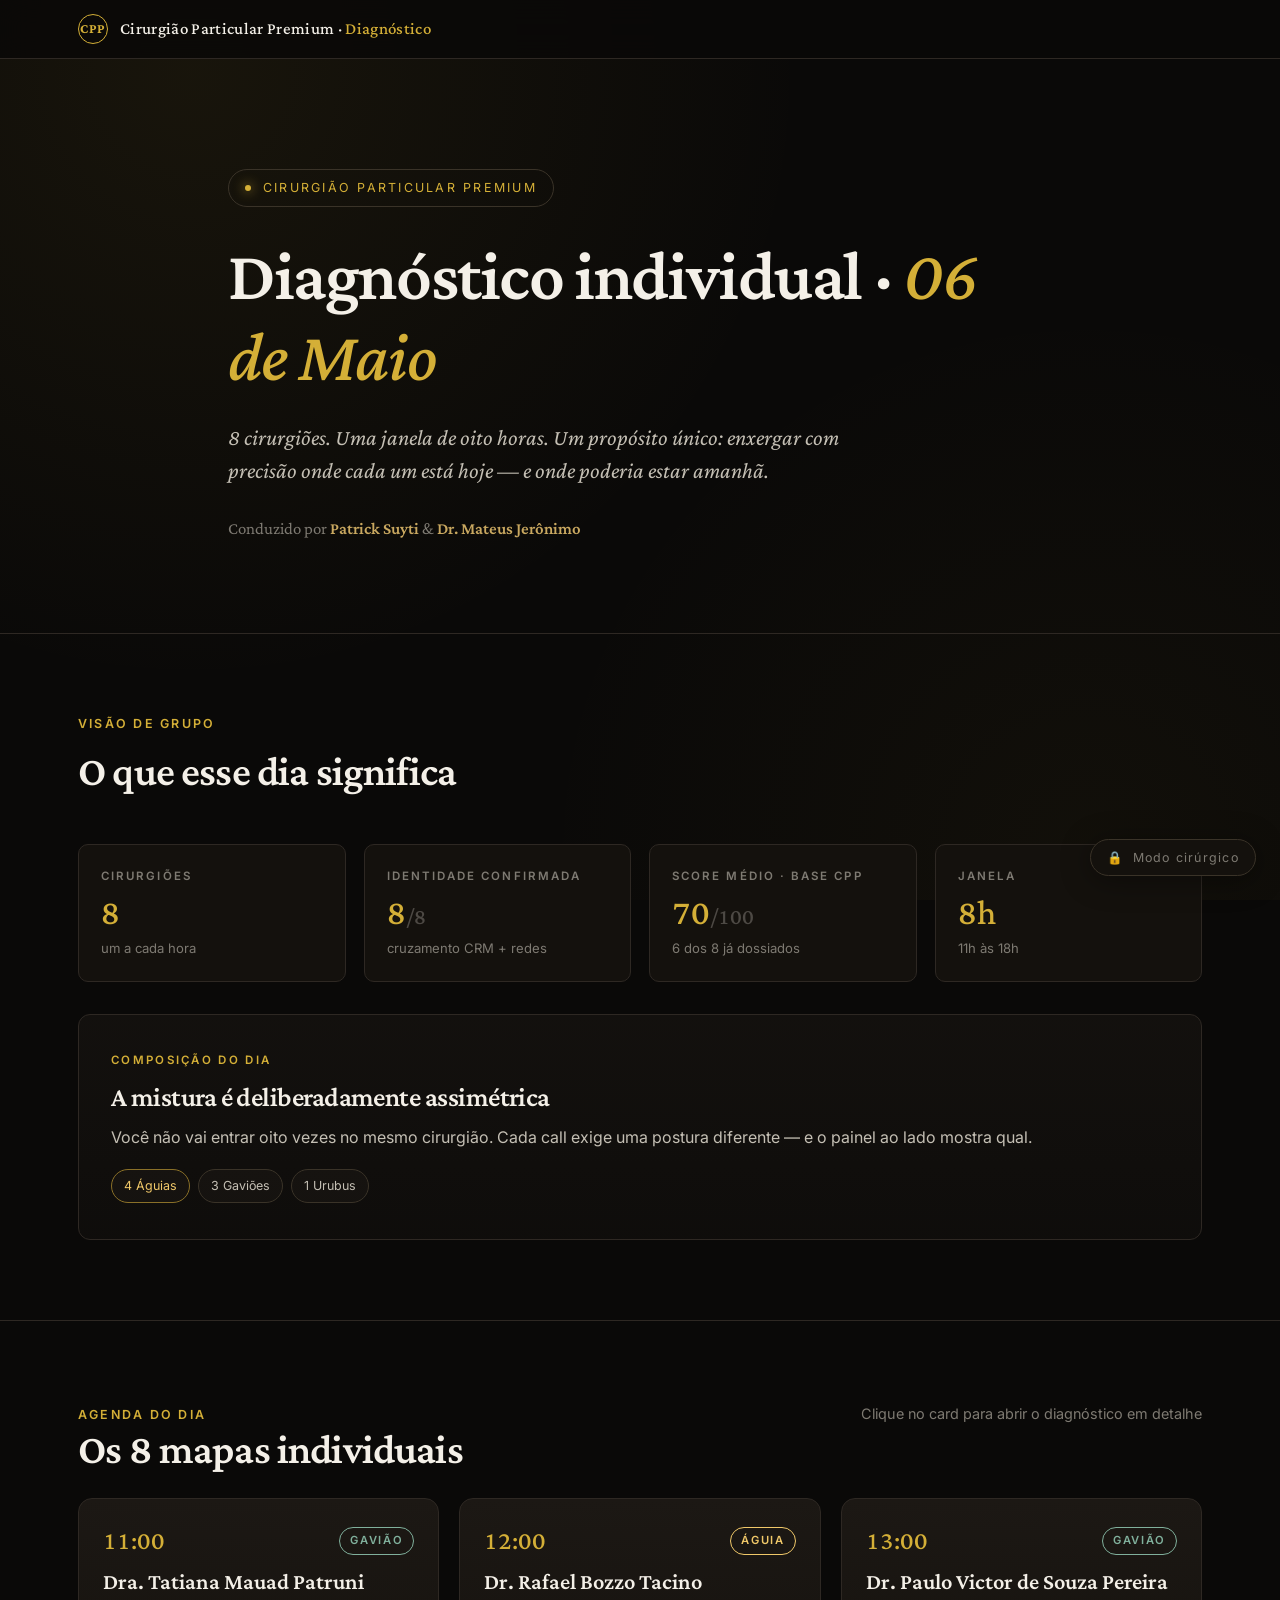
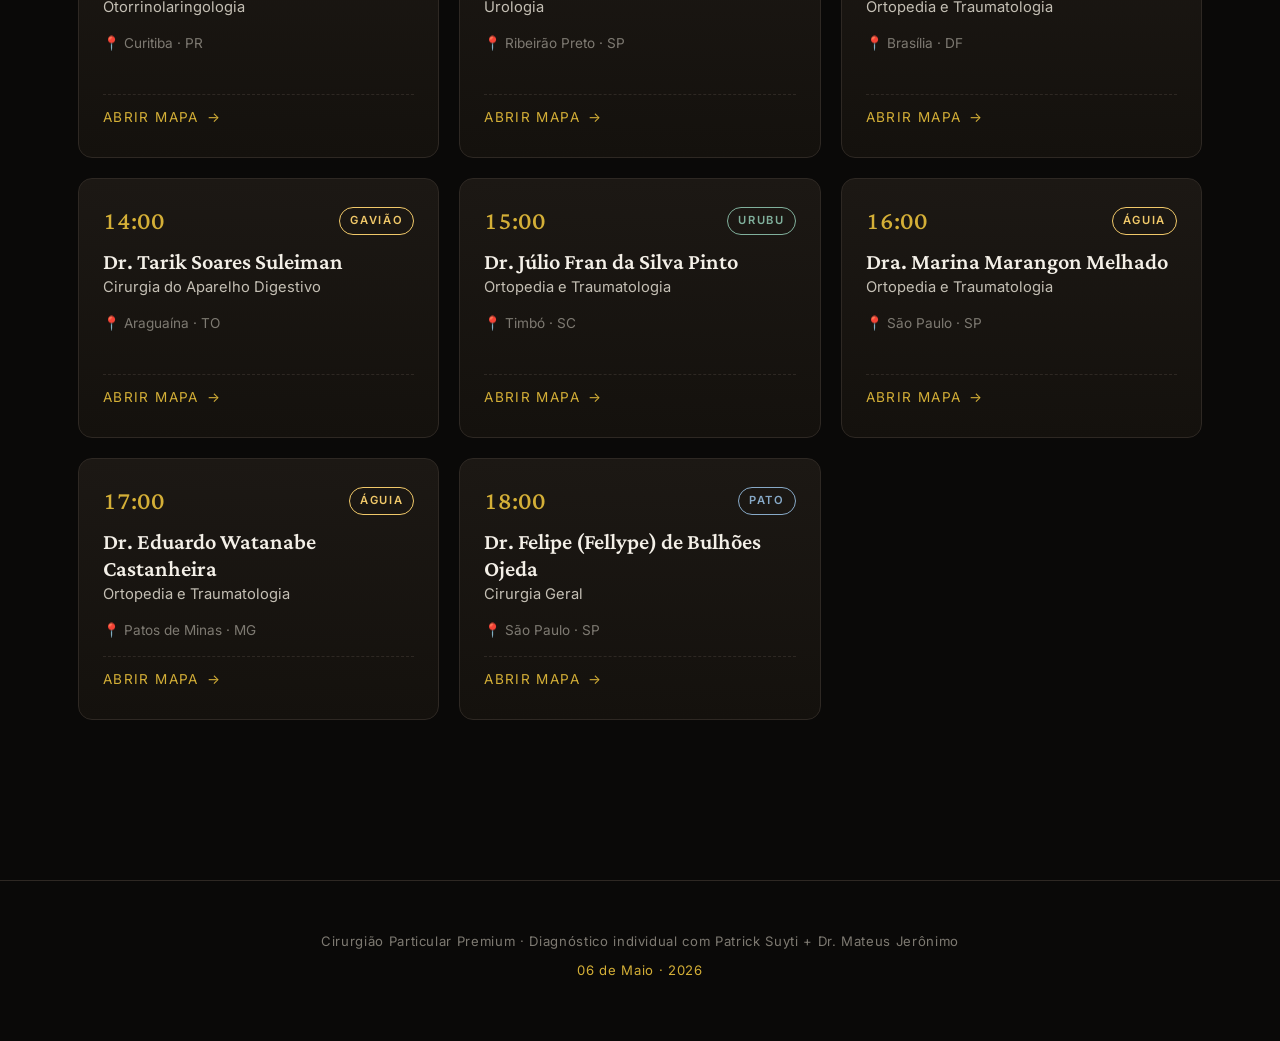
==== index.html @ 8ea41592 "Paulo Victor de Souza Pereira: identidade confirmada CRM-DF 22186 ICOD Brasilia" ====
<!doctype html>
<html lang="pt-BR">
<head>
<meta charset="utf-8">
<meta name="viewport" content="width=device-width, initial-scale=1, viewport-fit=cover">
<title>Diagnóstico CPP · 06 de Maio · 2026</title>
<meta name="description" content="Diagnóstico individual de 8 cirurgiões com Patrick Suyti e Dr. Mateus Jerônimo · Cirurgião Particular Premium">
<meta name="theme-color" content="#0a0908">
<meta property="og:title" content="Diagnóstico CPP · 06 de Maio · 2026">
<meta property="og:description" content="Diagnóstico individual de 8 cirurgiões com Patrick Suyti e Dr. Mateus Jerônimo · Cirurgião Particular Premium">
<meta property="og:type" content="website">
<link rel="preconnect" href="https://fonts.googleapis.com">
<link rel="preconnect" href="https://fonts.gstatic.com" crossorigin>
<link href="https://fonts.googleapis.com/css2?family=Crimson+Pro:ital,wght@0,400;0,500;0,600;1,400;1,500&family=Inter:wght@400;500;600;700&display=swap" rel="stylesheet">
<link rel="stylesheet" href="style.css">
</head>
<body>


<header class="topbar">
  <div class="topbar-inner">
    <a href="index.html" class="brand">
      <span class="brand-mark">CPP</span>
      <span class="brand-text">Cirurgião Particular Premium · <span class="accent">Diagnóstico</span></span>
    </a>
    
  </div>
</header>


<section class="hero">
  <div class="wrap-narrow">
    <span class="hero-eyebrow">Cirurgião Particular Premium</span>
    <h1 class="hero-title">Diagnóstico individual · <span class="gold">06 de Maio</span></h1>
    <p class="hero-sub">8 cirurgiões. Uma janela de oito horas. Um propósito único: enxergar com precisão onde cada um está hoje — e onde poderia estar amanhã.</p>
    <div style="margin-top: 28px; color: var(--text-3); font-family: var(--serif); font-size: 1.05rem;">
      Conduzido por <strong style="color: var(--gold-soft)">Patrick Suyti</strong> &amp; <strong style="color: var(--gold-soft)">Dr. Mateus Jerônimo</strong>
    </div>
  </div>
</section>

<section>
  <div class="wrap">
    <div class="section-head">
      <span class="eyebrow">Visão de grupo</span>
      <h2>O que esse dia significa</h2>
    </div>

    <div class="stats-grid">
      <div class="stat">
        <div class="stat-label">Cirurgiões</div>
        <div class="stat-value">8</div>
        <div class="stat-sub">um a cada hora</div>
      </div>
      <div class="stat">
        <div class="stat-label">Identidade confirmada</div>
        <div class="stat-value">8<span style="color: var(--text-4); font-size: 1.4rem">/8</span></div>
        <div class="stat-sub">cruzamento CRM + redes</div>
      </div>
      <div class="stat">
        <div class="stat-label">Score médio · base CPP</div>
        <div class="stat-value">70<span style="color: var(--text-4); font-size: 1.4rem">/100</span></div>
        <div class="stat-sub">6 dos 8 já dossiados</div>
      </div>
      <div class="stat">
        <div class="stat-label">Janela</div>
        <div class="stat-value">8h</div>
        <div class="stat-sub">11h às 18h</div>
      </div>
    </div>

    <div class="block" style="margin-top: 32px">
      <span class="block-eyebrow">Composição do dia</span>
      <h3>A mistura é deliberadamente assimétrica</h3>
      <p style="margin-top: 12px">Você não vai entrar oito vezes no mesmo cirurgião. Cada call exige uma postura diferente — e o painel ao lado mostra qual.</p>
      <div class="tags" style="margin-top: 18px"><span class="tag gold">4 Águias</span> <span class="tag ">3 Gaviões</span> <span class="tag ">1 Urubus</span></div>
    </div>
  </div>
</section>

<section>
  <div class="wrap">
    <div class="hub-grid-head">
      <div>
        <span class="eyebrow">Agenda do dia</span>
        <h2>Os 8 mapas individuais</h2>
      </div>
      <p class="muted" style="font-size: 0.9rem">Clique no card para abrir o diagnóstico em detalhe</p>
    </div>
    <div class="cards-grid">
    <a href="tatiana-patruni.html" class="card">
      <div class="card-row">
        <span class="card-time">11:00</span>
        <span class="card-perfil gaviao">GAVIÃO</span>
      </div>
      <div>
        <div class="card-name">Dra. Tatiana Mauad Patruni</div>
        <div class="card-spec">Otorrinolaringologia</div>
      </div>
      <div class="card-loc">📍 Curitiba · PR</div>
      <div class="card-cta">Abrir mapa</div>
    </a>
    <a href="rafael-bozzo-tacino.html" class="card">
      <div class="card-row">
        <span class="card-time">12:00</span>
        <span class="card-perfil aguia">ÁGUIA</span>
      </div>
      <div>
        <div class="card-name">Dr. Rafael Bozzo Tacino</div>
        <div class="card-spec">Urologia</div>
      </div>
      <div class="card-loc">📍 Ribeirão Preto · SP</div>
      <div class="card-cta">Abrir mapa</div>
    </a>
    <a href="paulo-victor-pereira.html" class="card">
      <div class="card-row">
        <span class="card-time">13:00</span>
        <span class="card-perfil gaviao">GAVIÃO</span>
      </div>
      <div>
        <div class="card-name">Dr. Paulo Victor de Souza Pereira</div>
        <div class="card-spec">Ortopedia e Traumatologia</div>
      </div>
      <div class="card-loc">📍 Brasília · DF</div>
      <div class="card-cta">Abrir mapa</div>
    </a>
    <a href="tarik-soares-suleiman.html" class="card">
      <div class="card-row">
        <span class="card-time">14:00</span>
        <span class="card-perfil aguia">GAVIÃO</span>
      </div>
      <div>
        <div class="card-name">Dr. Tarik Soares Suleiman</div>
        <div class="card-spec">Cirurgia do Aparelho Digestivo</div>
      </div>
      <div class="card-loc">📍 Araguaína · TO</div>
      <div class="card-cta">Abrir mapa</div>
    </a>
    <a href="julio-fran.html" class="card">
      <div class="card-row">
        <span class="card-time">15:00</span>
        <span class="card-perfil gaviao">URUBU</span>
      </div>
      <div>
        <div class="card-name">Dr. Júlio Fran da Silva Pinto</div>
        <div class="card-spec">Ortopedia e Traumatologia</div>
      </div>
      <div class="card-loc">📍 Timbó · SC</div>
      <div class="card-cta">Abrir mapa</div>
    </a>
    <a href="marina-marangon-melhado.html" class="card">
      <div class="card-row">
        <span class="card-time">16:00</span>
        <span class="card-perfil aguia">ÁGUIA</span>
      </div>
      <div>
        <div class="card-name">Dra. Marina Marangon Melhado</div>
        <div class="card-spec">Ortopedia e Traumatologia</div>
      </div>
      <div class="card-loc">📍 São Paulo · SP</div>
      <div class="card-cta">Abrir mapa</div>
    </a>
    <a href="eduardo-watanabe-castanheira.html" class="card">
      <div class="card-row">
        <span class="card-time">17:00</span>
        <span class="card-perfil aguia">ÁGUIA</span>
      </div>
      <div>
        <div class="card-name">Dr. Eduardo Watanabe Castanheira</div>
        <div class="card-spec">Ortopedia e Traumatologia</div>
      </div>
      <div class="card-loc">📍 Patos de Minas · MG</div>
      <div class="card-cta">Abrir mapa</div>
    </a>
    <a href="felipe-ojeda.html" class="card">
      <div class="card-row">
        <span class="card-time">18:00</span>
        <span class="card-perfil urubu">PATO</span>
      </div>
      <div>
        <div class="card-name">Dr. Felipe (Fellype) de Bulhões Ojeda</div>
        <div class="card-spec">Cirurgia Geral</div>
      </div>
      <div class="card-loc">📍 São Paulo · SP</div>
      <div class="card-cta">Abrir mapa</div>
    </a>
    </div>
  </div>
</section>

<section class="cirurgico-section cirurgico" style="display:none">
  <div class="wrap-narrow">
    <div class="section-head">
      <span class="eyebrow" style="color: var(--gold)">Painel cirúrgico do dia</span>
      <h2>O que olhar antes de cada call</h2>
    </div>

    <div class="block">
      <span class="block-eyebrow">Pitches premium imediatos</span>
      <h3>4 cirurgiões podem fechar hoje (perfil Águia/Gavião alto)</h3>
      <ul class="bullets">
        <li><strong>Rafael Bozzo Tacino</strong> · 12h · Águia · score 84 — peer-to-peer, NUNCA tom de "aprenda do zero"</li>
        <li><strong>Marina Marangon Melhado</strong> · 16h · Águia · score 84 — elite-para-elite, vender escala não convênio</li>
        <li><strong>Eduardo Watanabe Castanheira</strong> · 17h · Águia/Urubu · score 82 — pitch de LEGADO, sênior 30 anos</li>
        <li><strong>Tatiana Patruni</strong> · 11h · Gavião · espelho duro, ela é Gavião com casca de Pato</li>
      </ul>
    </div>

    <div class="block">
      <span class="block-eyebrow">Qualificação financeira antes do pitch</span>
      <h3>2 cirurgiões: ROI de 3-5 anos, não retorno imediato</h3>
      <ul class="bullets">
        <li><strong>Júlio Fran da Silva Pinto</strong> · 15h · Urubu · score 45 — Timbó/SC, Unimed dominante, verificar capital</li>
        <li><strong>Felipe (Fellype) de Bulhões Ojeda</strong> · 18h · Pato → Urubu · score 48 — plantonista, sem clínica, verificar capital próprio</li>
      </ul>
    </div>

    <div class="block">
      <span class="block-eyebrow">Crítico</span>
      <h3>Tarik Soares Suleiman · 14h · Gavião · score 78</h3>
      <p>Lead AAA estrutural. Tom técnico+ambicioso. Bariátrica como produto premium, não como cirurgia.</p>
    </div>

    <div class="block">
      <span class="block-eyebrow">⚠️ Confirmação de identidade obrigatória nos primeiros 5min</span>
      <h3>Paulo Victor Pereira · 13h · &lt;30% confiança</h3>
      <p>Não está na base do desafio R$97. Múltiplos candidatos no Brasil. Pedir CRM + cidade + especialidade ANTES de qualquer pitch. Stephany pode puxar cadastro.</p>
    </div>

    <div class="block">
      <span class="block-eyebrow">Correções de grafia</span>
      <ul class="bullets">
        <li>Patrick listou <strong>Patrubi</strong> · grafia oficial: <strong>Patruni</strong> (com N)</li>
        <li>Patrick listou <strong>Tarick</strong> · grafia oficial: <strong>Tarik</strong> (sem C)</li>
        <li>Patrick listou <strong>Mariana Marangon</strong> · nome correto: <strong>Marina Marangon Melhado</strong></li>
        <li>Felipe Ojeda assina <strong>Fellype</strong> com Y em publicações acadêmicas</li>
      </ul>
    </div>
  </div>
</section>


<footer class="foot">
  <div class="wrap">
    <p class="small">Cirurgião Particular Premium · Diagnóstico individual com Patrick Suyti + Dr. Mateus Jerônimo</p>
    <p class="gold" style="margin-top:8px">06 de Maio · 2026</p>
  </div>
</footer>
<button class="cirurgico-toggle" onclick="toggleModo()">Modo cirúrgico</button>
<script>
function toggleModo() {
  document.body.classList.toggle('cirurgico-on');
  const url = new URL(window.location);
  if (document.body.classList.contains('cirurgico-on')) {
    url.searchParams.set('modo','cirurgico');
  } else {
    url.searchParams.delete('modo');
  }
  history.replaceState(null,'',url);
}
const params = new URLSearchParams(window.location.search);
if (params.get('modo') === 'cirurgico') document.body.classList.add('cirurgico-on');
document.addEventListener('keydown', function(e) {
  if ((e.key === 'c' || e.key === 'C') && !e.ctrlKey && !e.metaKey && !e.altKey && document.activeElement.tagName !== 'INPUT' && document.activeElement.tagName !== 'TEXTAREA') {
    toggleModo();
  }
});
</script>
</body>
</html>
---- style.css ----
/* ========== CPP DIAGNÓSTICO 06/05/2026 — DARK + GOLD ========== */
:root {
  --bg: #0a0908;
  --bg-2: #14110d;
  --bg-3: #1c1814;
  --bg-4: #25201a;
  --border: #2e2823;
  --border-2: #3a3328;
  --gold: #d4af37;
  --gold-soft: #c9a860;
  --gold-bright: #f0c869;
  --gold-dark: #8a7028;
  --text: #f4f0e8;
  --text-2: #c4bfb4;
  --text-3: #7e7a72;
  --text-4: #4d4944;
  --danger: #e07b67;
  --success: #80b09c;
  --info: #87a9c7;

  --serif: 'Crimson Pro', 'Crimson Text', Georgia, 'Times New Roman', serif;
  --sans: 'Inter', -apple-system, BlinkMacSystemFont, 'Segoe UI', sans-serif;

  --shadow-gold: 0 0 80px -20px rgba(212, 175, 55, 0.25);
  --shadow-soft: 0 4px 30px rgba(0,0,0,0.4);
}

* { box-sizing: border-box; margin: 0; padding: 0; }

html { scroll-behavior: smooth; }

body {
  background: var(--bg);
  color: var(--text);
  font-family: var(--sans);
  font-size: 16px;
  line-height: 1.6;
  -webkit-font-smoothing: antialiased;
  -moz-osx-font-smoothing: grayscale;
  background-image:
    radial-gradient(circle at 15% 8%, rgba(212, 175, 55, 0.07), transparent 45%),
    radial-gradient(circle at 85% 95%, rgba(212, 175, 55, 0.04), transparent 40%);
  background-attachment: fixed;
  min-height: 100vh;
}

/* ========== TIPOGRAFIA ========== */
h1, h2, h3, h4 { font-family: var(--serif); font-weight: 600; letter-spacing: -0.02em; line-height: 1.15; }
h1 { font-size: clamp(2.4rem, 5.5vw, 4.4rem); }
h2 { font-size: clamp(1.8rem, 3.8vw, 2.6rem); }
h3 { font-size: clamp(1.3rem, 2.6vw, 1.7rem); }
h4 { font-size: clamp(1.05rem, 2vw, 1.25rem); font-family: var(--sans); font-weight: 600; letter-spacing: 0; }
p { color: var(--text-2); }
a { color: var(--gold-bright); text-decoration: none; transition: color .15s; }
a:hover { color: var(--gold); }
strong { color: var(--text); font-weight: 600; }
em { color: var(--gold-soft); font-style: italic; }

.eyebrow {
  font-family: var(--sans);
  font-size: 0.78rem;
  font-weight: 600;
  letter-spacing: 0.18em;
  text-transform: uppercase;
  color: var(--gold);
}

.muted { color: var(--text-3); }
.tiny { font-size: 0.78rem; letter-spacing: 0.04em; }

/* ========== LAYOUT BASE ========== */
.wrap { max-width: 1180px; margin: 0 auto; padding: 0 28px; }
.wrap-narrow { max-width: 880px; margin: 0 auto; padding: 0 28px; }

section { padding: 80px 0; border-top: 1px solid var(--border); position: relative; }
section:first-of-type { border-top: 0; }

.section-head { margin-bottom: 48px; }
.section-head .eyebrow { margin-bottom: 14px; display: block; }

/* ========== TOPBAR ========== */
.topbar {
  position: sticky; top: 0; z-index: 50;
  background: rgba(10, 9, 8, 0.85);
  backdrop-filter: blur(16px); -webkit-backdrop-filter: blur(16px);
  border-bottom: 1px solid var(--border);
}
.topbar-inner {
  display: flex; align-items: center; justify-content: space-between;
  max-width: 1180px; margin: 0 auto; padding: 14px 28px;
}
.brand { display: flex; align-items: center; gap: 12px; font-family: var(--serif); font-size: 1.05rem; }
.brand-mark {
  width: 30px; height: 30px; border: 1.5px solid var(--gold); border-radius: 50%;
  display: grid; place-items: center; color: var(--gold); font-weight: 700; font-size: 0.85rem; letter-spacing: 0.05em;
}
.brand-text { color: var(--text); font-weight: 500; letter-spacing: 0.02em; }
.brand-text .accent { color: var(--gold); }

.nav-back {
  font-size: 0.85rem; color: var(--text-3); padding: 8px 14px; border-radius: 100px; border: 1px solid var(--border);
  transition: all .2s;
}
.nav-back:hover { color: var(--gold); border-color: var(--gold-dark); }

/* ========== HERO ========== */
.hero {
  padding: 110px 0 90px; position: relative; overflow: hidden;
}
.hero-eyebrow {
  display: inline-flex; align-items: center; gap: 12px;
  padding: 8px 16px; border: 1px solid var(--border-2); border-radius: 100px;
  font-family: var(--sans); font-size: 0.78rem; letter-spacing: 0.18em;
  text-transform: uppercase; color: var(--gold); margin-bottom: 28px;
}
.hero-eyebrow::before {
  content: ''; width: 6px; height: 6px; background: var(--gold); border-radius: 50%; box-shadow: 0 0 12px var(--gold);
}
.hero-title { color: var(--text); margin-bottom: 24px; max-width: 18ch; }
.hero-title .gold { color: var(--gold); font-style: italic; font-weight: 500; }
.hero-sub {
  font-family: var(--serif); font-size: clamp(1.15rem, 2vw, 1.4rem); font-style: italic;
  color: var(--text-2); max-width: 50ch; line-height: 1.5;
}

/* HERO INDIVIDUAL */
.hero-card {
  display: grid; grid-template-columns: auto 1fr; gap: 36px; align-items: start;
  padding: 60px 0 0;
}
.hero-avatar {
  width: 132px; height: 132px; border-radius: 50%;
  background: linear-gradient(135deg, var(--bg-3), var(--bg-4));
  border: 1.5px solid var(--gold-dark);
  display: grid; place-items: center;
  font-family: var(--serif); font-size: 3rem; color: var(--gold); font-weight: 600;
  box-shadow: var(--shadow-gold);
}
.hero-meta { display: flex; flex-direction: column; gap: 12px; padding-top: 8px; }
.hero-meta-row { display: flex; flex-wrap: wrap; gap: 8px 24px; align-items: center; font-size: 0.92rem; color: var(--text-3); }
.hero-meta-row > span { display: inline-flex; align-items: center; gap: 8px; }
.hero-meta-row strong { color: var(--text-2); font-weight: 500; }
.hero-meta-row .dot { width: 4px; height: 4px; background: var(--text-4); border-radius: 50%; }

@media (max-width: 640px) {
  .hero-card { grid-template-columns: 1fr; gap: 24px; }
  .hero-avatar { width: 96px; height: 96px; font-size: 2.2rem; }
}

/* ========== BLOCK ========== */
.block {
  background: linear-gradient(180deg, rgba(28, 24, 20, 0.5), rgba(28, 24, 20, 0.25));
  border: 1px solid var(--border);
  border-radius: 12px;
  padding: 36px 32px;
  position: relative;
}
.block + .block { margin-top: 28px; }
.block h3 { margin-bottom: 6px; }
.block .block-eyebrow { color: var(--gold); font-size: 0.72rem; letter-spacing: 0.2em; text-transform: uppercase; font-weight: 600; margin-bottom: 12px; display: block; }
.block-lead { font-family: var(--serif); font-size: 1.15rem; font-style: italic; color: var(--text-2); margin-top: 16px; line-height: 1.5; }

/* ========== GRID DE CARTÕES (HUB) ========== */
.cards-grid {
  display: grid; grid-template-columns: repeat(auto-fill, minmax(280px, 1fr));
  gap: 20px; margin-top: 16px;
}
.card {
  background: linear-gradient(180deg, var(--bg-3), var(--bg-2));
  border: 1px solid var(--border);
  border-radius: 14px;
  padding: 28px 24px;
  text-decoration: none;
  display: flex; flex-direction: column; gap: 14px;
  transition: all .25s ease;
  position: relative;
  overflow: hidden;
  min-height: 260px;
}
.card::before {
  content: ''; position: absolute; top: 0; left: 0; right: 0; height: 2px;
  background: linear-gradient(90deg, transparent, var(--gold), transparent);
  opacity: 0; transition: opacity .25s;
}
.card:hover {
  border-color: var(--gold-dark);
  transform: translateY(-3px);
  box-shadow: var(--shadow-soft), 0 0 50px -20px rgba(212, 175, 55, 0.3);
}
.card:hover::before { opacity: 1; }

.card-row { display: flex; align-items: center; justify-content: space-between; gap: 12px; }
.card-time {
  font-family: var(--serif); font-size: 1.6rem; color: var(--gold); font-weight: 500;
  font-feature-settings: "tnum"; line-height: 1;
}
.card-perfil {
  font-size: 0.7rem; letter-spacing: 0.15em; text-transform: uppercase; font-weight: 600;
  padding: 4px 10px; border-radius: 100px; border: 1px solid currentColor;
}
.card-perfil.aguia { color: var(--gold-bright); }
.card-perfil.gaviao { color: var(--success); }
.card-perfil.urubu { color: var(--info); }
.card-perfil.pato { color: var(--text-3); }
.card-perfil.incerto { color: var(--danger); }

.card-name { font-family: var(--serif); font-size: 1.4rem; color: var(--text); line-height: 1.2; font-weight: 600; }
.card-spec { color: var(--text-2); font-size: 0.92rem; }
.card-loc { color: var(--text-3); font-size: 0.85rem; display: flex; align-items: center; gap: 6px; }
.card-cta {
  margin-top: auto; color: var(--gold); font-size: 0.85rem; letter-spacing: 0.1em; text-transform: uppercase;
  display: flex; align-items: center; gap: 8px; padding-top: 12px; border-top: 1px dashed var(--border);
}
.card-cta::after { content: '→'; transition: transform .2s; }
.card:hover .card-cta::after { transform: translateX(4px); }

/* ========== STAT GRID (HUB) ========== */
.stats-grid {
  display: grid; grid-template-columns: repeat(auto-fit, minmax(180px, 1fr));
  gap: 18px;
}
.stat {
  background: var(--bg-2); border: 1px solid var(--border); border-radius: 10px;
  padding: 22px 22px;
}
.stat-label { font-size: 0.72rem; letter-spacing: 0.18em; text-transform: uppercase; color: var(--text-3); margin-bottom: 10px; font-weight: 600; }
.stat-value { font-family: var(--serif); font-size: 2.2rem; color: var(--gold); font-weight: 500; line-height: 1; font-feature-settings: "tnum"; }
.stat-sub { font-size: 0.82rem; color: var(--text-3); margin-top: 8px; }

/* ========== CONTENT BLOCKS ========== */
.kv { display: grid; grid-template-columns: 160px 1fr; gap: 18px 24px; margin-top: 18px; }
.kv .k { color: var(--text-3); font-size: 0.85rem; letter-spacing: 0.05em; }
.kv .v { color: var(--text-2); }
.kv .v strong { color: var(--text); }
@media (max-width: 540px) { .kv { grid-template-columns: 1fr; gap: 6px; } .kv .k { font-size: 0.74rem; } }

.bullets { list-style: none; padding: 0; margin-top: 14px; }
.bullets li { padding: 10px 0 10px 24px; position: relative; color: var(--text-2); border-bottom: 1px solid var(--border); }
.bullets li:last-child { border-bottom: 0; }
.bullets li::before {
  content: ''; width: 5px; height: 5px; background: var(--gold); border-radius: 50%;
  position: absolute; left: 4px; top: 18px;
}

.tags { display: flex; flex-wrap: wrap; gap: 8px; margin-top: 14px; }
.tag {
  padding: 6px 12px; border: 1px solid var(--border-2); border-radius: 100px;
  font-size: 0.78rem; color: var(--text-2);
  background: rgba(28, 24, 20, 0.5);
}
.tag.gold { color: var(--gold-bright); border-color: var(--gold-dark); }

/* dor → oportunidade */
.duo {
  display: grid; grid-template-columns: 1fr 1fr; gap: 16px; margin-top: 16px;
}
@media (max-width: 720px) { .duo { grid-template-columns: 1fr; } }
.duo-card {
  background: rgba(28, 24, 20, 0.5); border: 1px solid var(--border); border-radius: 10px;
  padding: 20px 22px;
}
.duo-card h5 { font-family: var(--sans); font-size: 0.74rem; letter-spacing: 0.15em; text-transform: uppercase; color: var(--gold); margin-bottom: 10px; font-weight: 700; }
.duo-card p { color: var(--text-2); font-size: 0.95rem; }

/* tile dor */
.tile {
  background: rgba(28, 24, 20, 0.5); border: 1px solid var(--border); border-radius: 10px;
  padding: 24px 26px; margin-top: 14px;
  display: grid; grid-template-columns: 56px 1fr; gap: 18px; align-items: start;
}
.tile-num {
  font-family: var(--serif); font-size: 2rem; color: var(--gold-dark); font-weight: 600; line-height: 1;
}
.tile-body h5 { font-family: var(--serif); font-size: 1.15rem; color: var(--text); margin-bottom: 6px; font-weight: 600; }
.tile-body p { color: var(--text-2); font-size: 0.93rem; }

/* hook quote */
.hook {
  border-left: 2px solid var(--gold); padding: 14px 0 14px 22px;
  font-family: var(--serif); font-style: italic; font-size: 1.1rem; color: var(--text);
  margin-top: 16px;
}
.hook-num { color: var(--gold); font-style: normal; font-family: var(--sans); font-weight: 700; font-size: 0.78rem; letter-spacing: 0.15em; margin-right: 12px; }

/* alert */
.alert {
  border: 1px solid var(--danger); border-left-width: 4px; border-radius: 8px;
  padding: 18px 22px; background: rgba(224, 123, 103, 0.04); margin-top: 18px;
}
.alert h5 { color: var(--danger); font-size: 0.78rem; letter-spacing: 0.15em; text-transform: uppercase; margin-bottom: 10px; font-family: var(--sans); }
.alert p { color: var(--text-2); font-size: 0.92rem; }

.note {
  border: 1px solid var(--gold-dark); border-left-width: 4px; border-radius: 8px;
  padding: 14px 20px; background: rgba(212, 175, 55, 0.04); margin-top: 14px;
}
.note h5 { color: var(--gold); font-size: 0.74rem; letter-spacing: 0.15em; text-transform: uppercase; margin-bottom: 6px; font-family: var(--sans); }
.note p { color: var(--text-2); font-size: 0.88rem; }

/* footer */
footer.foot {
  border-top: 1px solid var(--border); padding: 50px 0 60px; margin-top: 80px;
  text-align: center; color: var(--text-4); font-size: 0.82rem; letter-spacing: 0.05em;
}
footer.foot .small { color: var(--text-3); }
footer.foot .gold { color: var(--gold); }

/* ========== MODO CIRÚRGICO (oculto por padrão) ========== */
.cirurgico { display: none; }
body.cirurgico-on .cirurgico { display: block; }
body.cirurgico-on .cirurgico-section {
  display: block;
  border-top: 2px dashed var(--gold-dark);
  background: linear-gradient(180deg, rgba(212, 175, 55, 0.02), transparent);
}
body.cirurgico-on .cirurgico-section::before {
  content: '🔒 MODO CIRÚRGICO · Patrick + Mateus';
  display: block;
  font-size: 0.72rem; letter-spacing: 0.2em; text-transform: uppercase;
  color: var(--gold); font-weight: 700;
  text-align: center; margin-bottom: 30px;
  padding: 8px 0; border-bottom: 1px solid var(--border);
}

.cirurgico-toggle {
  position: fixed; bottom: 24px; right: 24px; z-index: 100;
  background: var(--bg-2); border: 1px solid var(--border-2); color: var(--text-3);
  padding: 10px 16px; border-radius: 100px; cursor: pointer;
  font-family: var(--sans); font-size: 0.78rem; letter-spacing: 0.1em;
  display: flex; align-items: center; gap: 8px; transition: all .2s;
  box-shadow: var(--shadow-soft);
}
.cirurgico-toggle:hover { color: var(--gold); border-color: var(--gold-dark); }
body.cirurgico-on .cirurgico-toggle { color: var(--gold); border-color: var(--gold-dark); background: rgba(212,175,55,0.06); }
body.cirurgico-on .cirurgico-toggle::before { content: '🔓 '; }
body:not(.cirurgico-on) .cirurgico-toggle::before { content: '🔒 '; }

/* perfil badge grande */
.perfil-badge {
  display: inline-flex; align-items: center; gap: 10px;
  padding: 8px 18px; border: 1px solid currentColor; border-radius: 100px;
  font-size: 0.85rem; letter-spacing: 0.12em; text-transform: uppercase; font-weight: 600;
  margin-top: 10px;
}
.perfil-badge.aguia { color: var(--gold-bright); }
.perfil-badge.gaviao { color: var(--success); }
.perfil-badge.urubu { color: var(--info); }
.perfil-badge.pato { color: var(--text-3); }
.perfil-badge.incerto { color: var(--danger); }
.perfil-badge::before { content: '●'; line-height: 1; }

/* score */
.score-block { display: flex; align-items: baseline; gap: 12px; margin-top: 12px; }
.score-num { font-family: var(--serif); font-size: 3rem; color: var(--gold); font-weight: 600; line-height: 1; font-feature-settings: "tnum"; }
.score-max { color: var(--text-4); font-size: 1rem; }
.score-label { color: var(--text-3); font-size: 0.78rem; letter-spacing: 0.15em; text-transform: uppercase; }

/* sources */
.sources { list-style: none; padding: 0; margin-top: 14px; }
.sources li { padding: 6px 0; font-size: 0.82rem; }
.sources a { color: var(--text-3); word-break: break-all; }
.sources a:hover { color: var(--gold-soft); }

/* CTA */
.cta-block {
  text-align: center; padding: 60px 30px;
  background: linear-gradient(135deg, var(--bg-3), var(--bg-2));
  border: 1px solid var(--border); border-radius: 12px;
  margin-top: 40px;
}
.cta-block h2 { color: var(--gold); margin-bottom: 14px; }
.cta-block p { font-family: var(--serif); font-style: italic; font-size: 1.2rem; color: var(--text-2); max-width: 50ch; margin: 0 auto; }

/* utilidades */
.spacer-sm { height: 24px; }
.spacer-md { height: 48px; }
.gold-line { width: 60px; height: 2px; background: var(--gold); margin: 24px 0; }

/* hub: heading */
.hub-grid-head { display: flex; align-items: baseline; justify-content: space-between; margin-bottom: 24px; flex-wrap: wrap; gap: 16px; }
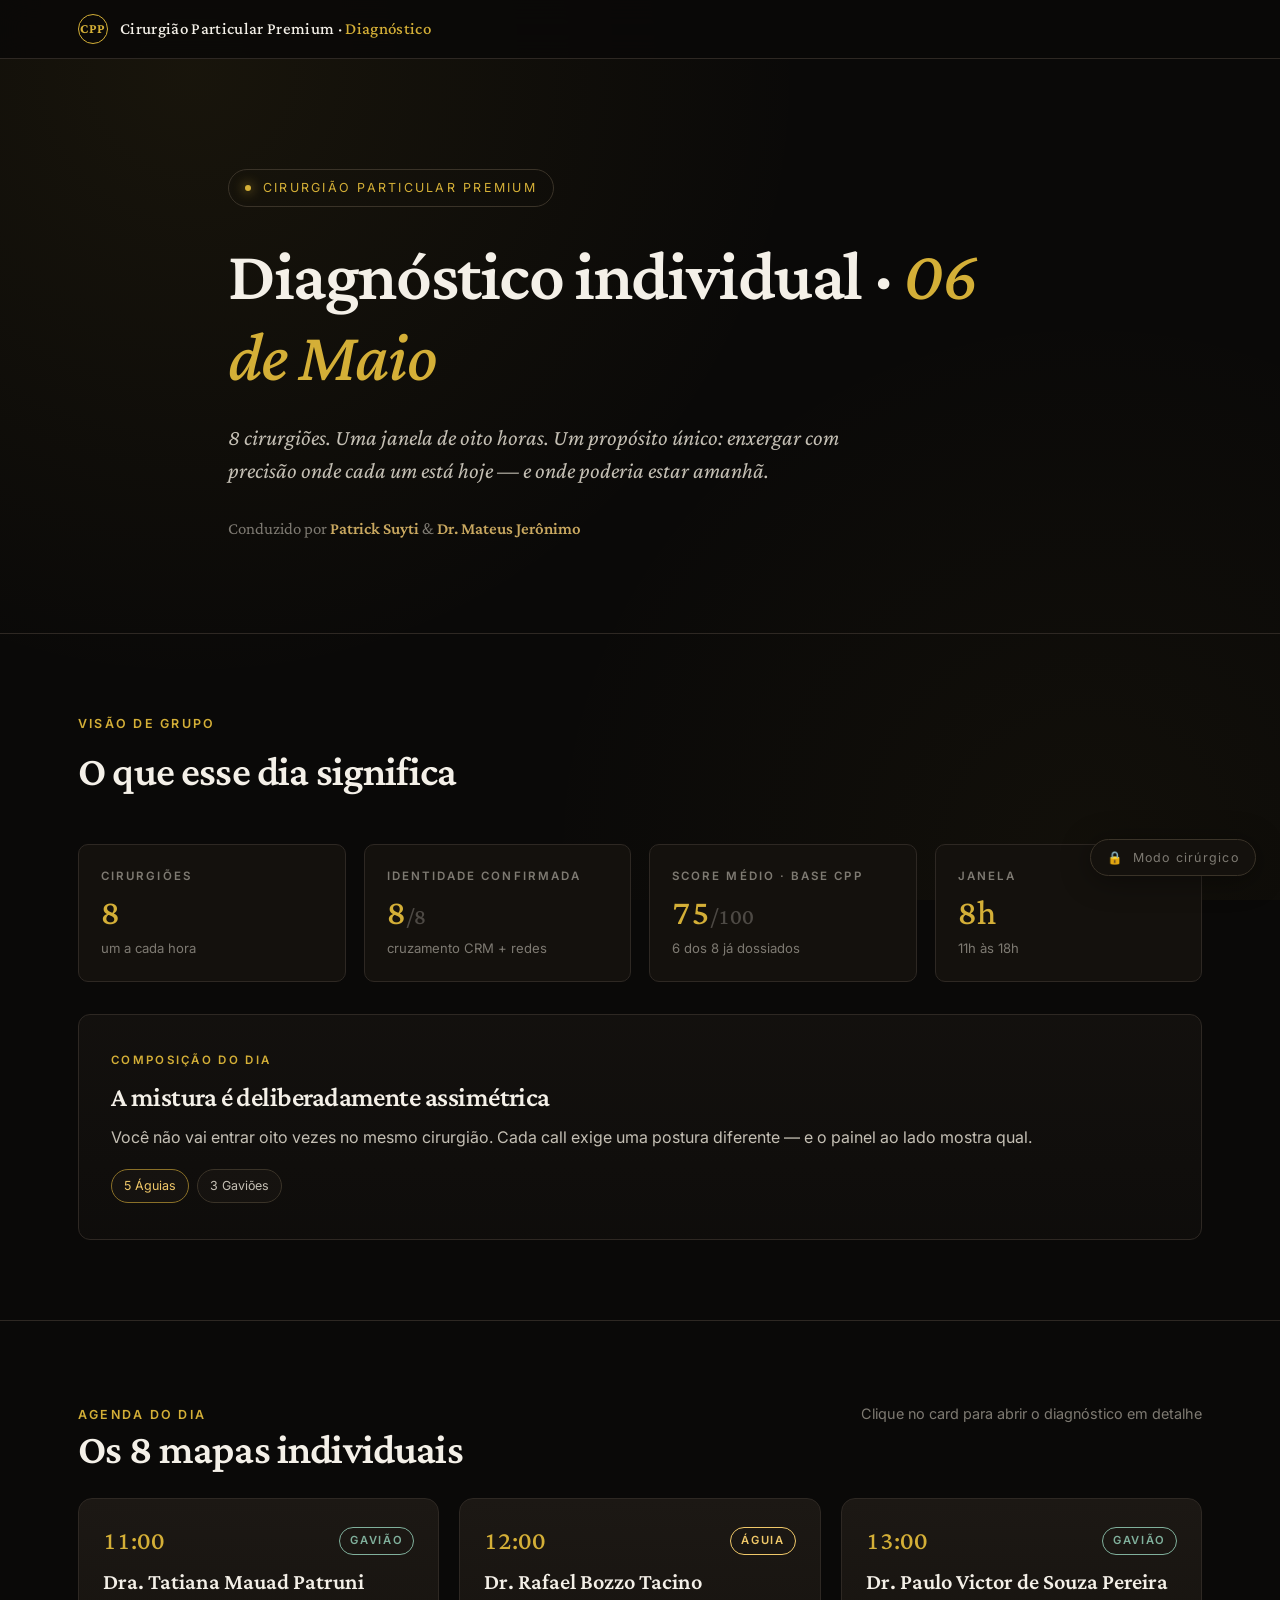
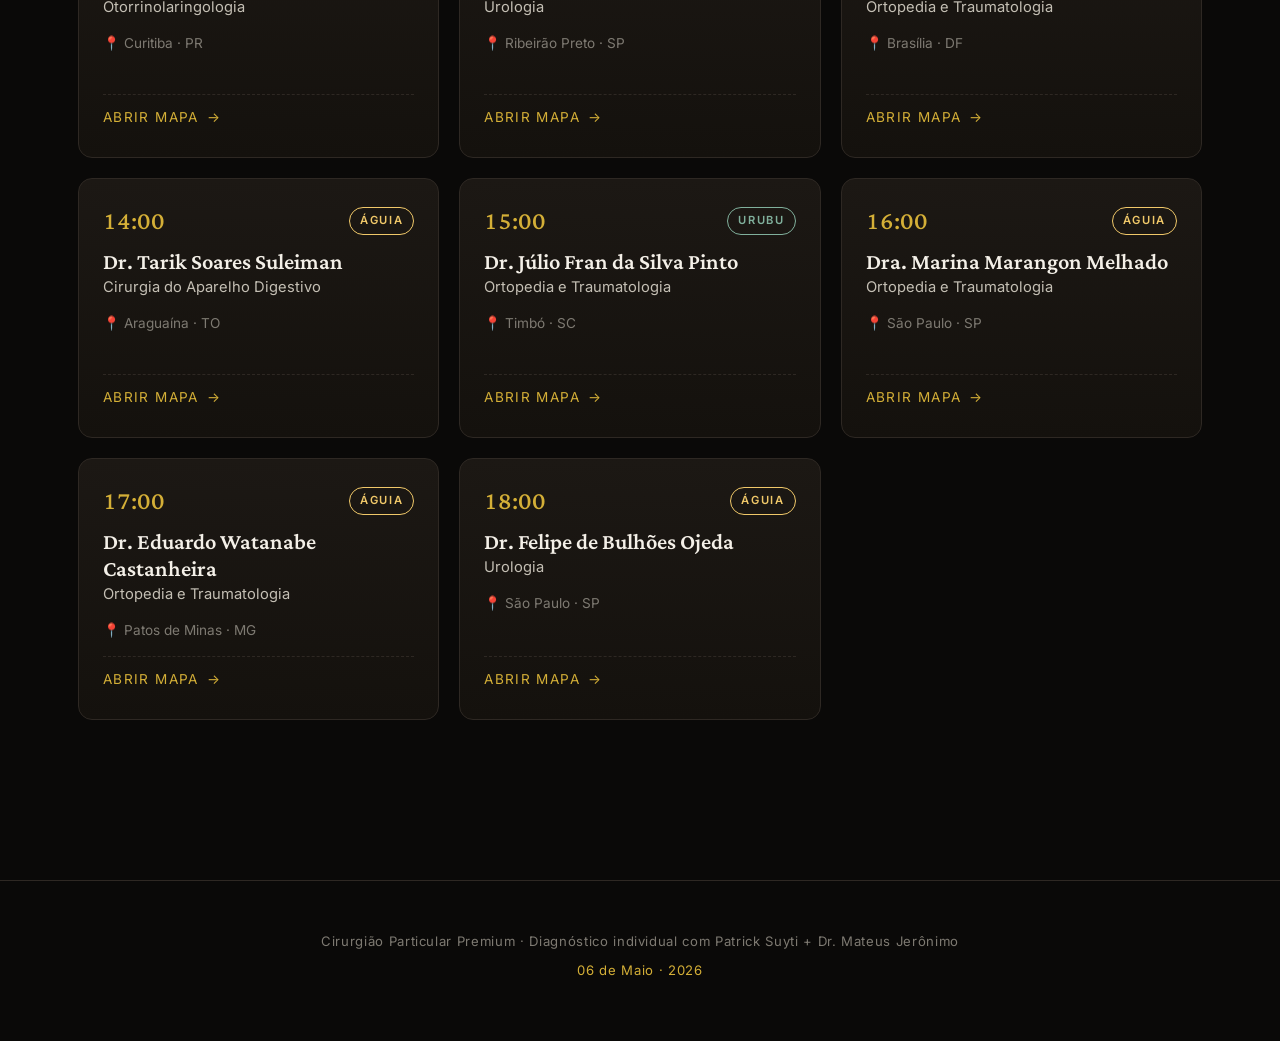
==== commit 5d75e9d3: "atualizacoes via prints reais Instagram: Felipe e UROLOGISTA fellow IDOR / Marina 100 seg / Tarik 31" ====
--- a/index.html
+++ b/index.html
@@ -59,7 +59,7 @@
       </div>
       <div class="stat">
         <div class="stat-label">Score médio · base CPP</div>
-        <div class="stat-value">70<span style="color: var(--text-4); font-size: 1.4rem">/100</span></div>
+        <div class="stat-value">75<span style="color: var(--text-4); font-size: 1.4rem">/100</span></div>
         <div class="stat-sub">6 dos 8 já dossiados</div>
       </div>
       <div class="stat">
@@ -73,7 +73,7 @@
       <span class="block-eyebrow">Composição do dia</span>
       <h3>A mistura é deliberadamente assimétrica</h3>
       <p style="margin-top: 12px">Você não vai entrar oito vezes no mesmo cirurgião. Cada call exige uma postura diferente — e o painel ao lado mostra qual.</p>
-      <div class="tags" style="margin-top: 18px"><span class="tag gold">4 Águias</span> <span class="tag ">3 Gaviões</span> <span class="tag ">1 Urubus</span></div>
+      <div class="tags" style="margin-top: 18px"><span class="tag gold">5 Águias</span> <span class="tag ">3 Gaviões</span></div>
     </div>
   </div>
 </section>
@@ -127,7 +127,7 @@
     <a href="tarik-soares-suleiman.html" class="card">
       <div class="card-row">
         <span class="card-time">14:00</span>
-        <span class="card-perfil aguia">GAVIÃO</span>
+        <span class="card-perfil aguia">ÁGUIA</span>
       </div>
       <div>
         <div class="card-name">Dr. Tarik Soares Suleiman</div>
@@ -175,11 +175,11 @@
     <a href="felipe-ojeda.html" class="card">
       <div class="card-row">
         <span class="card-time">18:00</span>
-        <span class="card-perfil urubu">PATO</span>
-      </div>
-      <div>
-        <div class="card-name">Dr. Felipe (Fellype) de Bulhões Ojeda</div>
-        <div class="card-spec">Cirurgia Geral</div>
+        <span class="card-perfil aguia">ÁGUIA</span>
+      </div>
+      <div>
+        <div class="card-name">Dr. Felipe de Bulhões Ojeda</div>
+        <div class="card-spec">Urologia</div>
       </div>
       <div class="card-loc">📍 São Paulo · SP</div>
       <div class="card-cta">Abrir mapa</div>
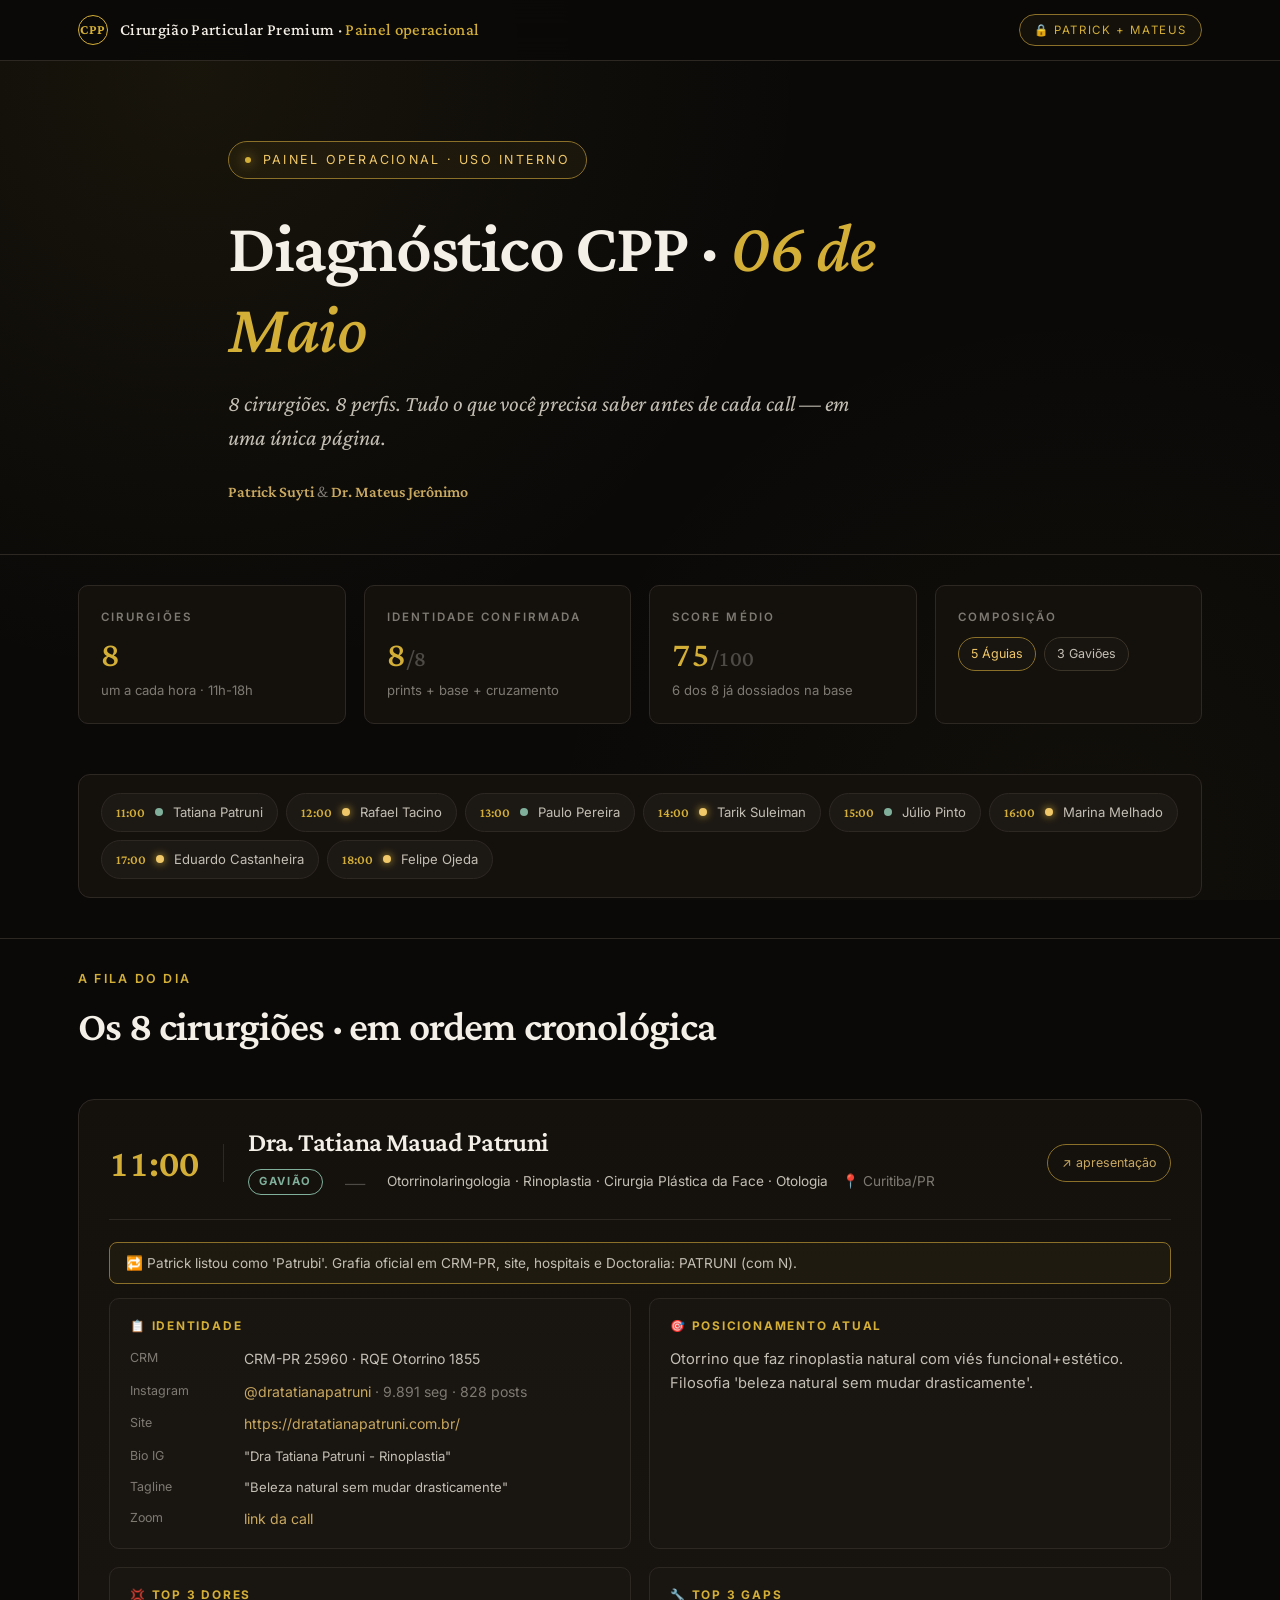
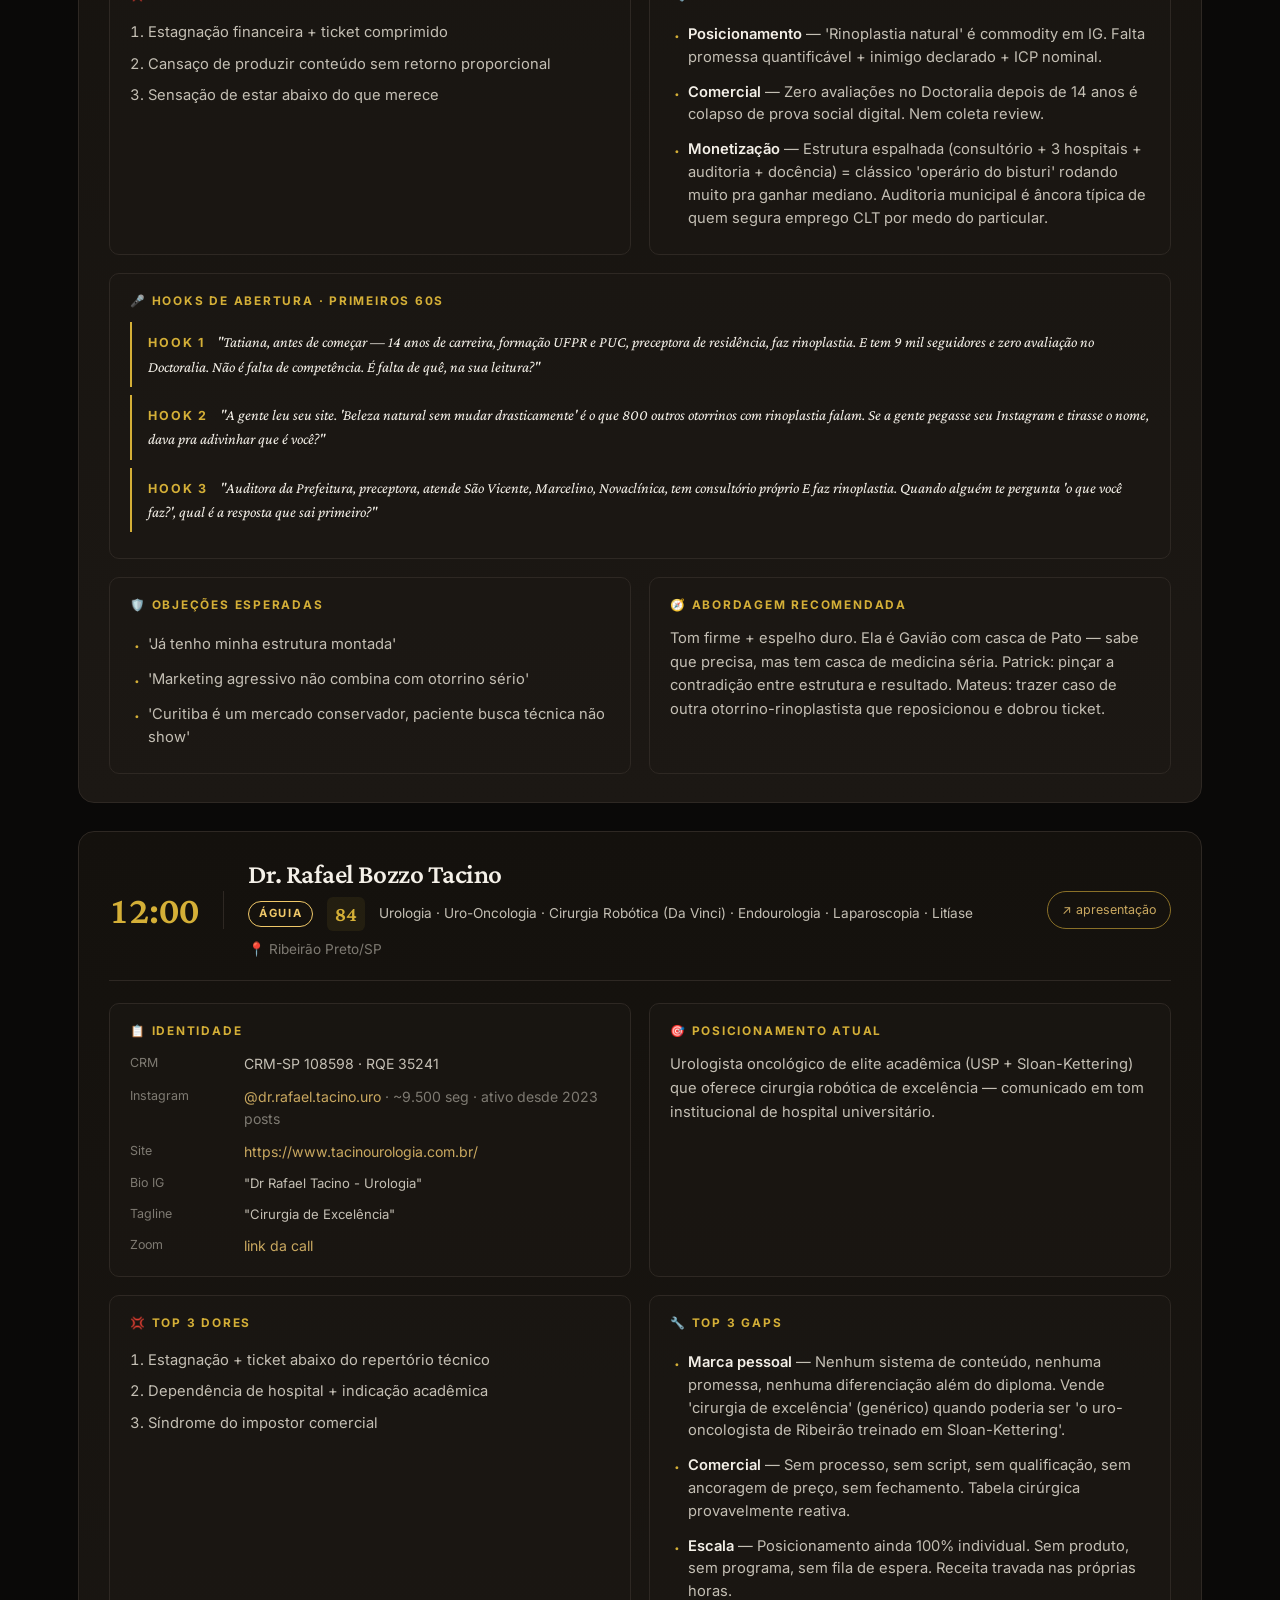
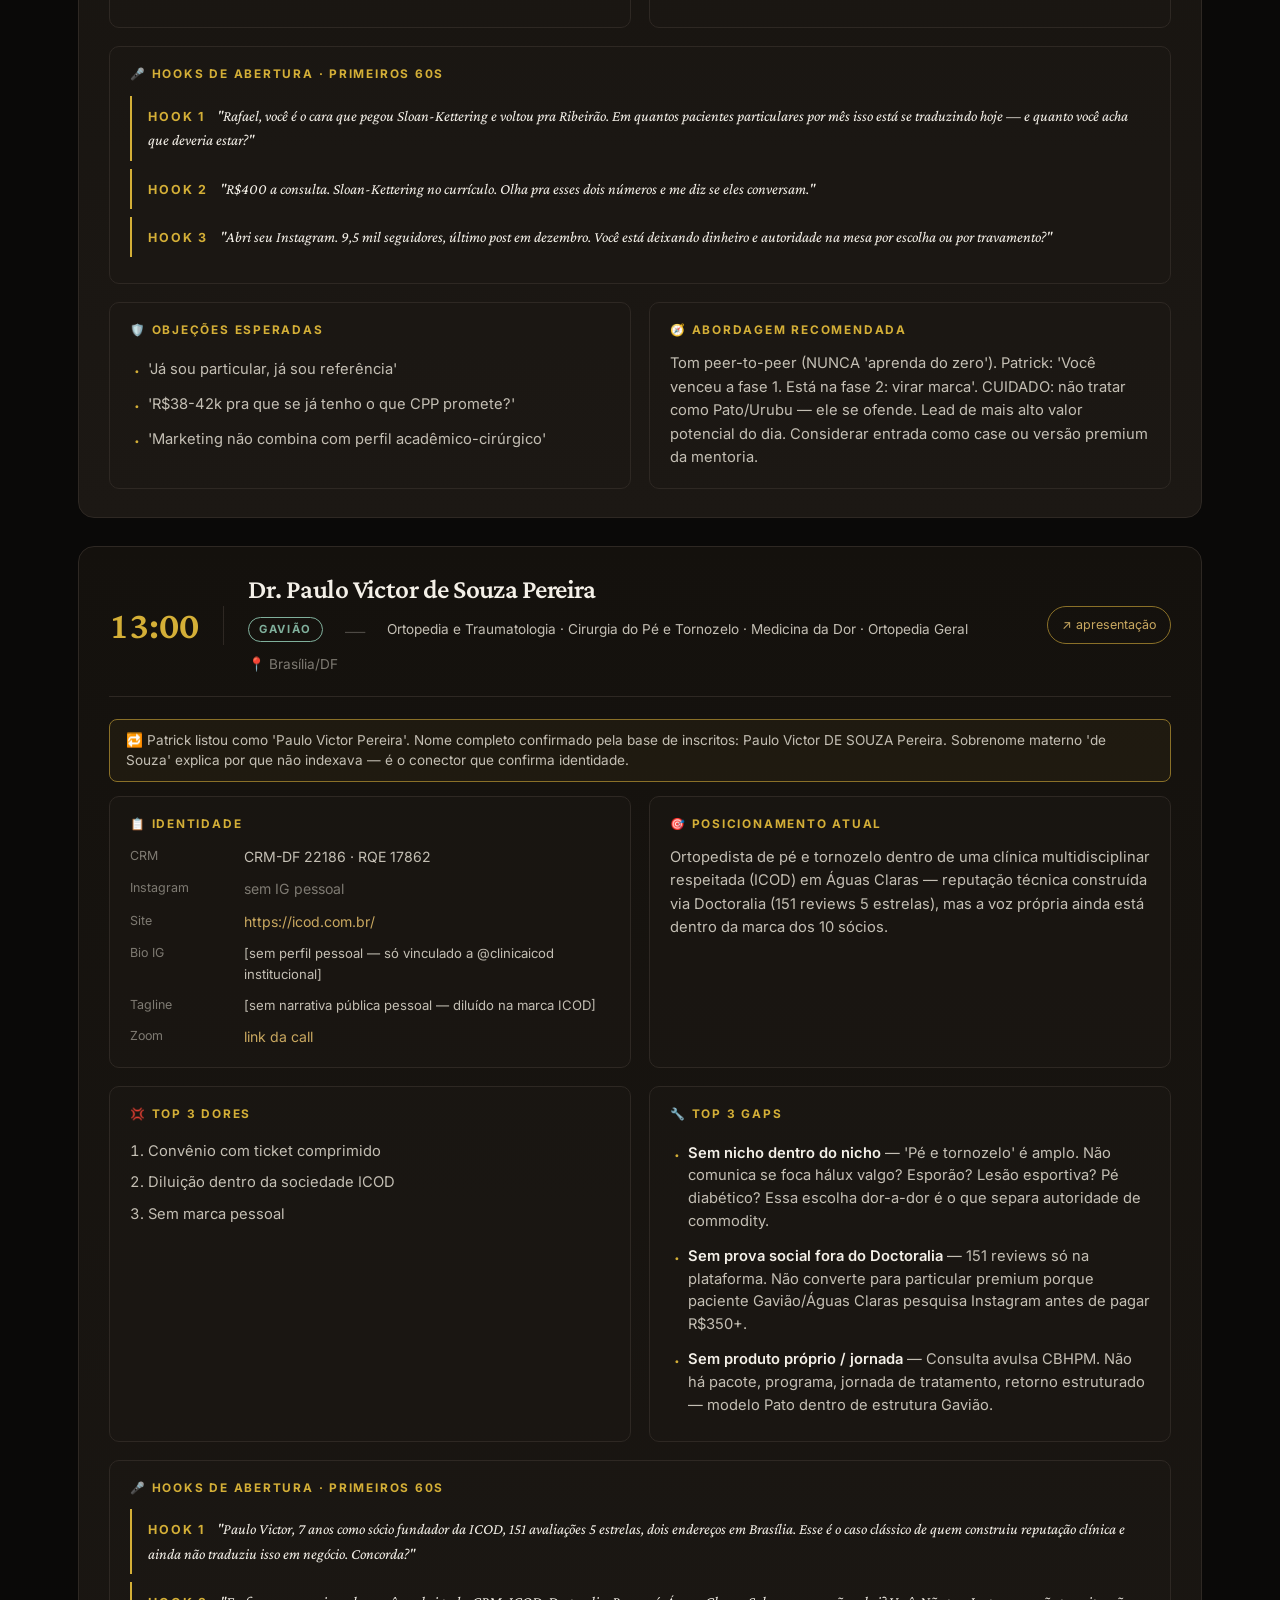
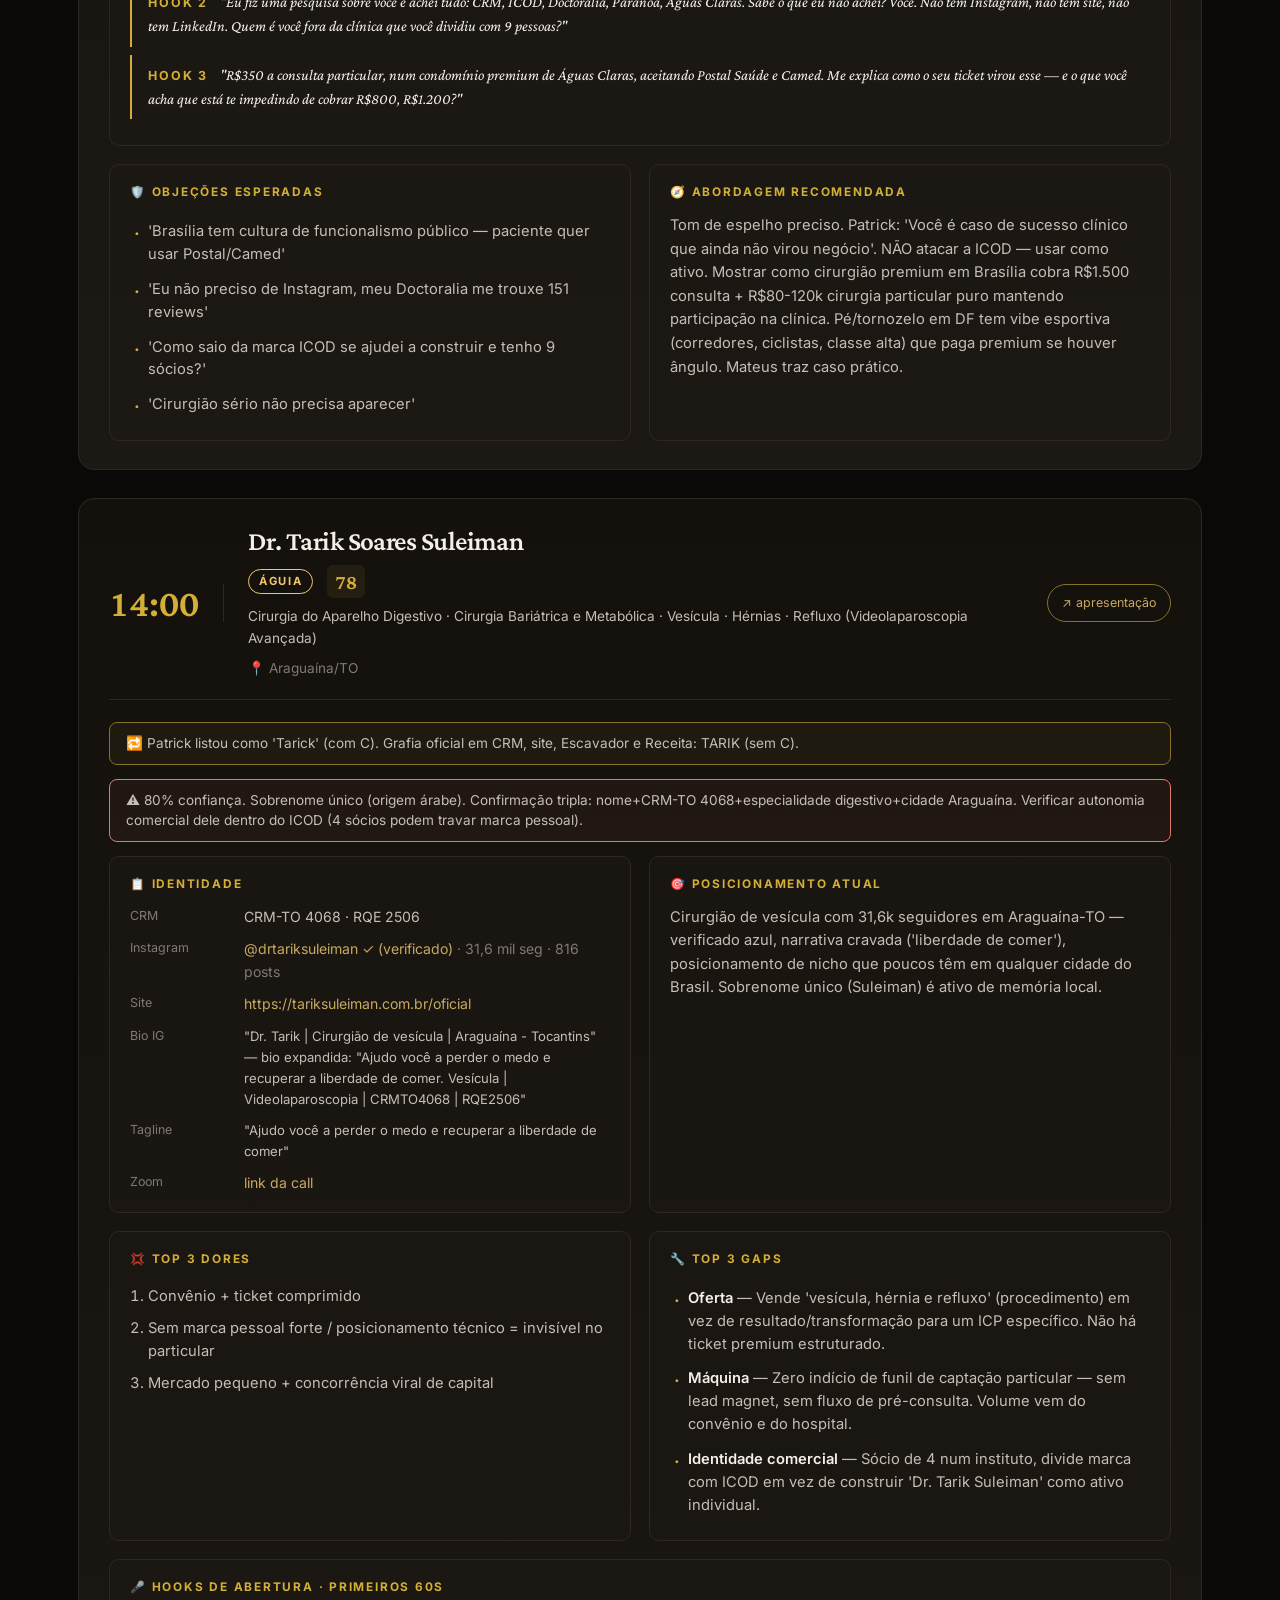
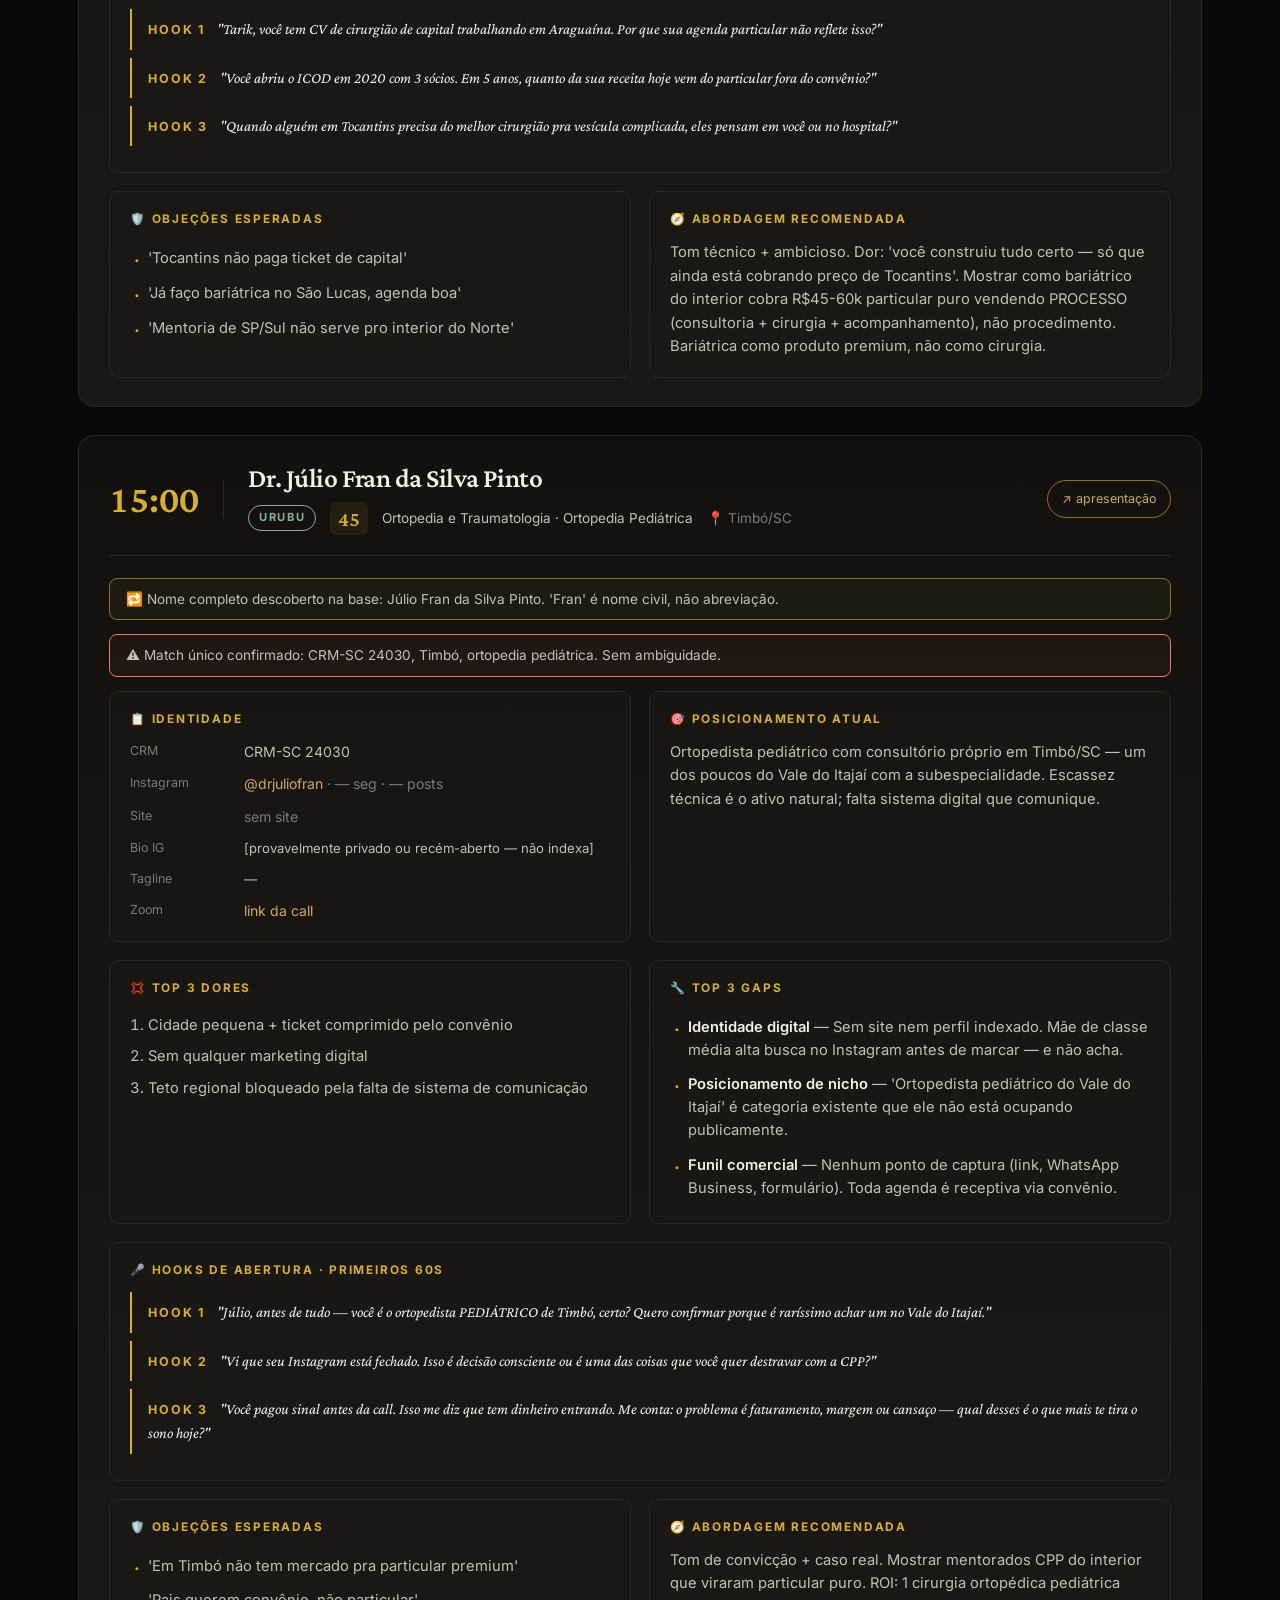
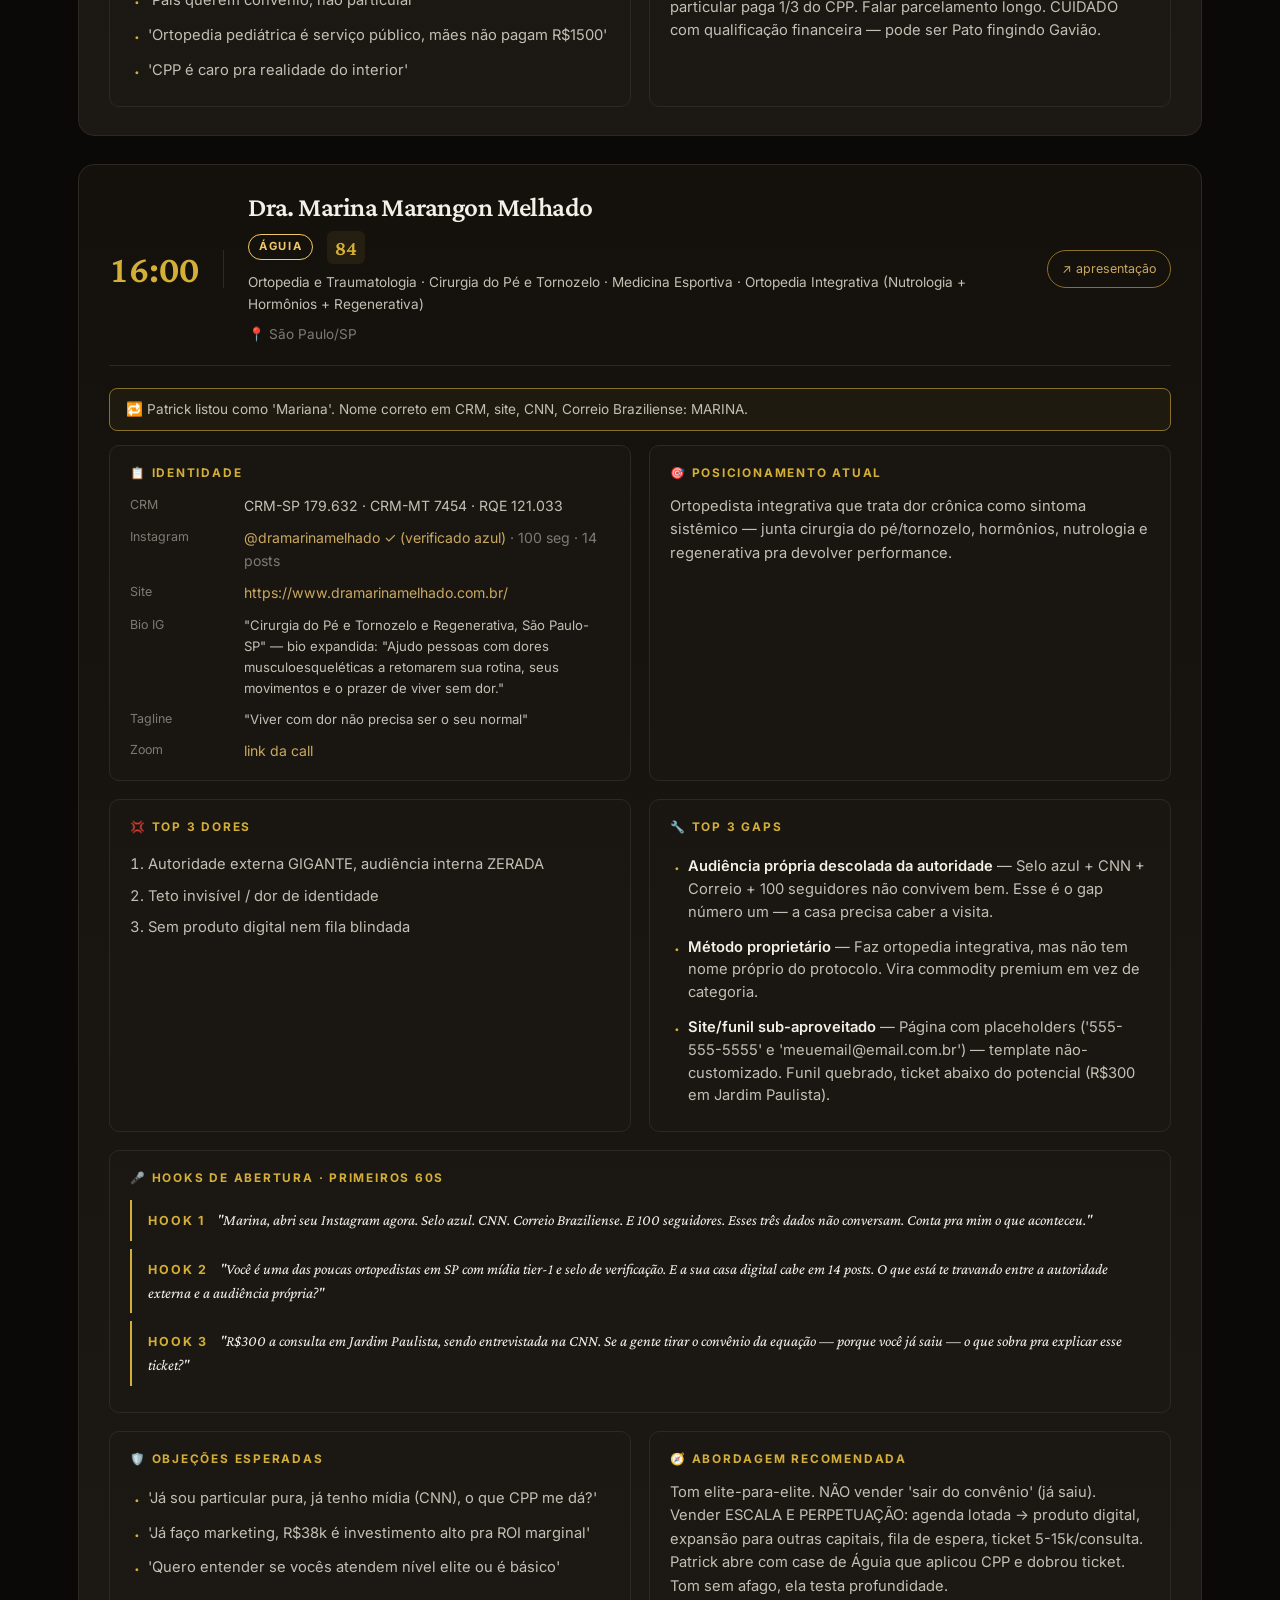
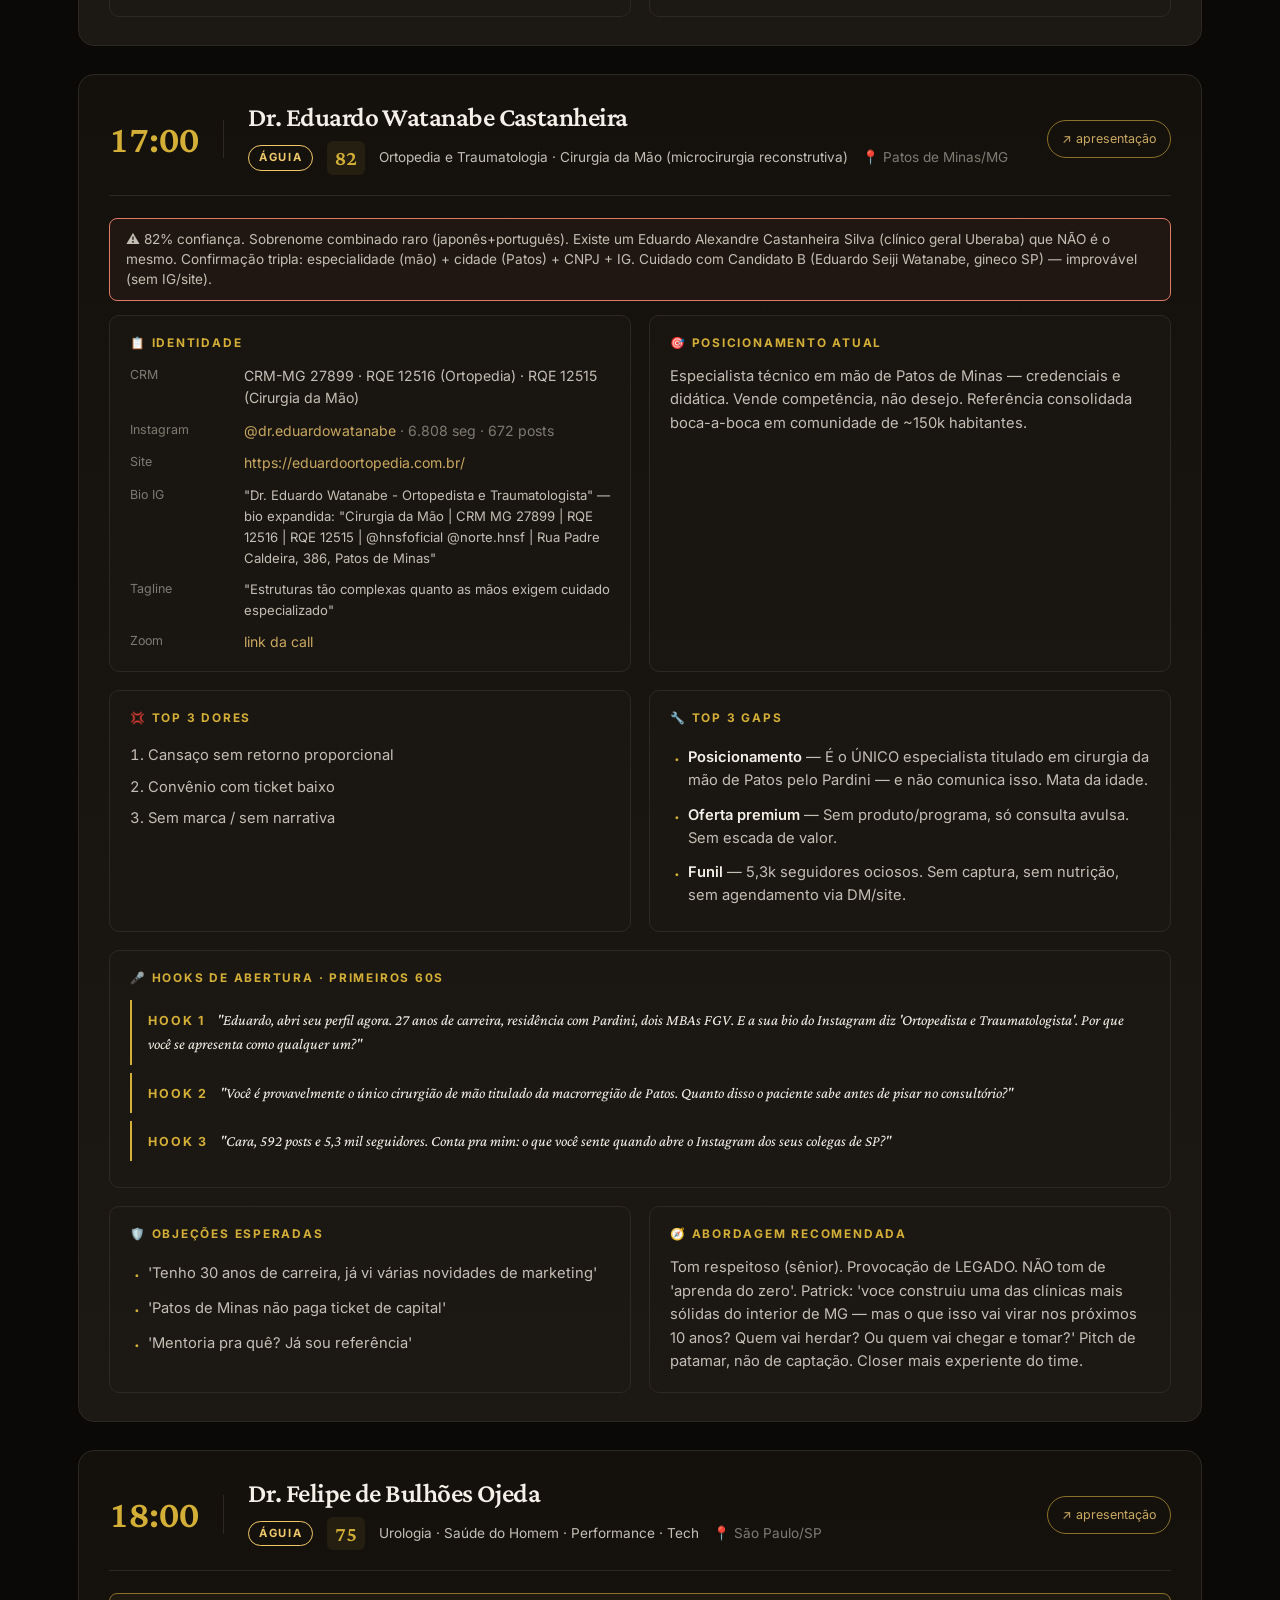
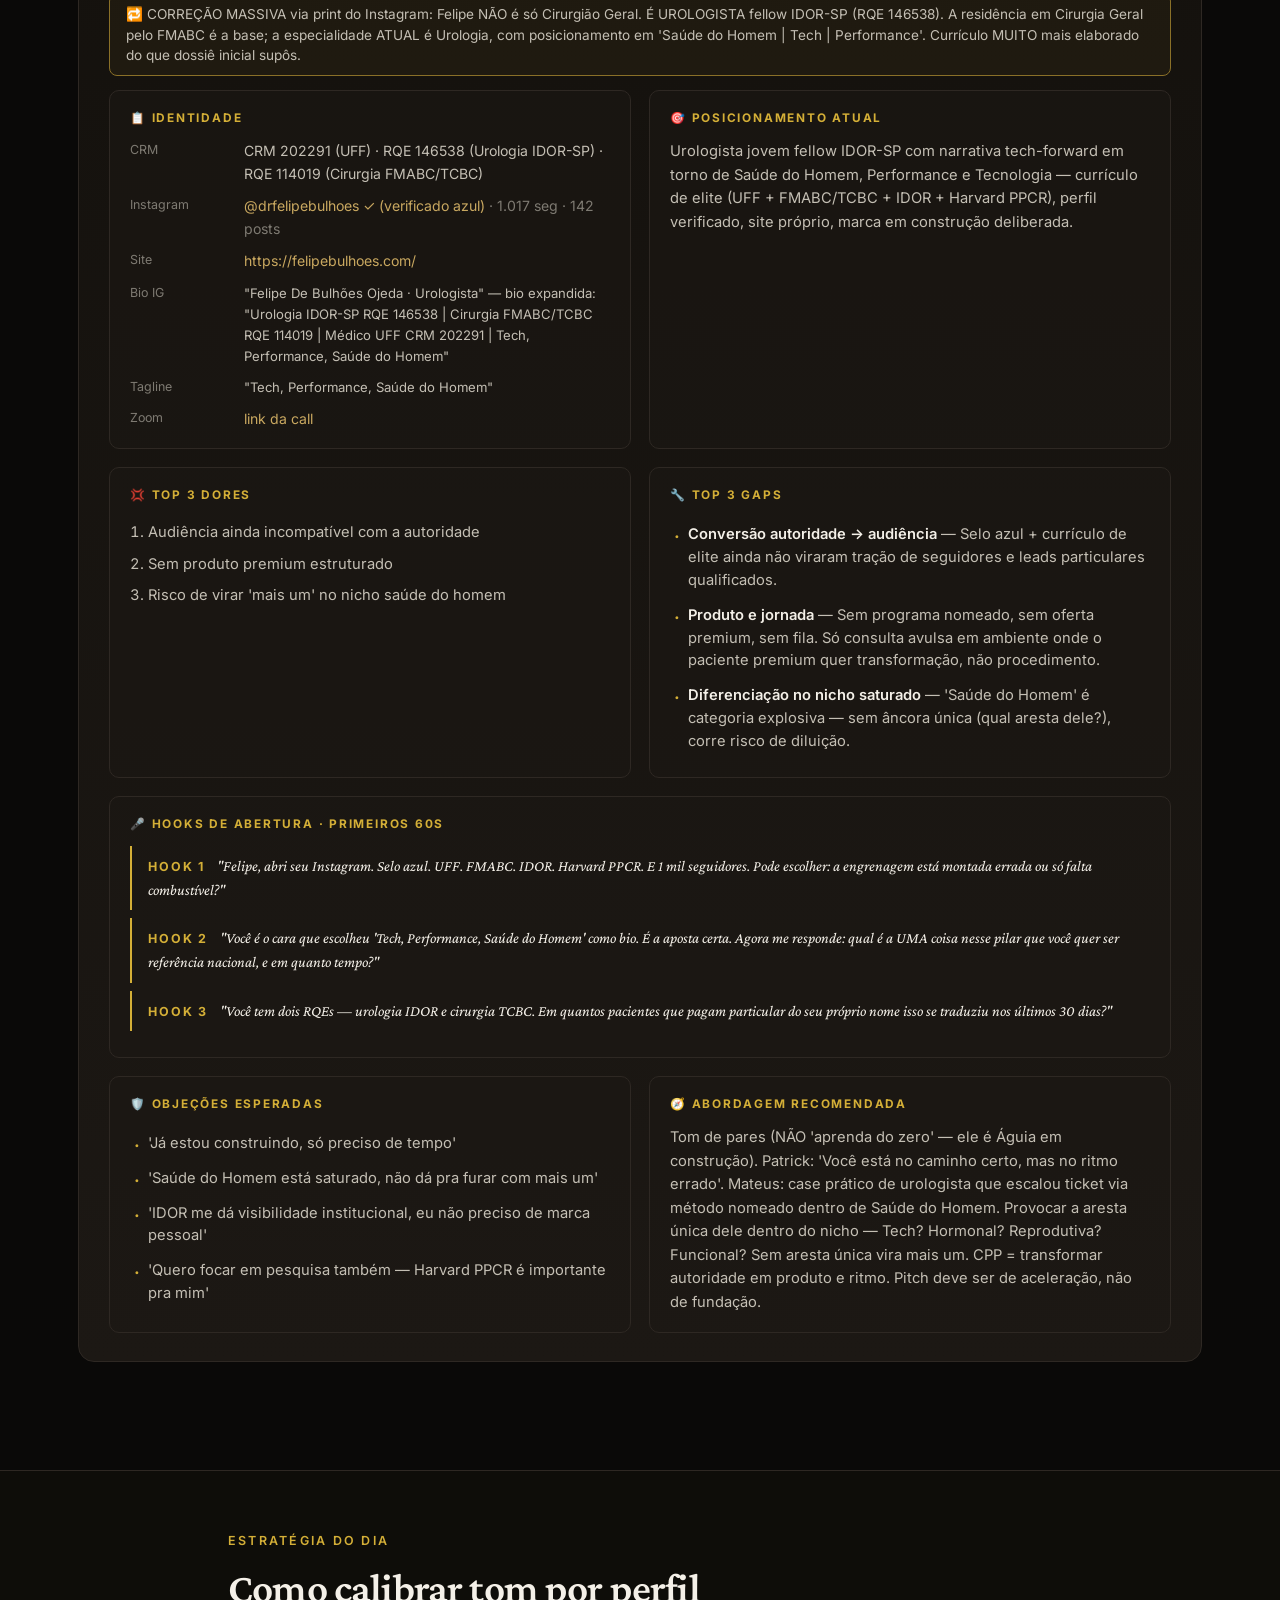
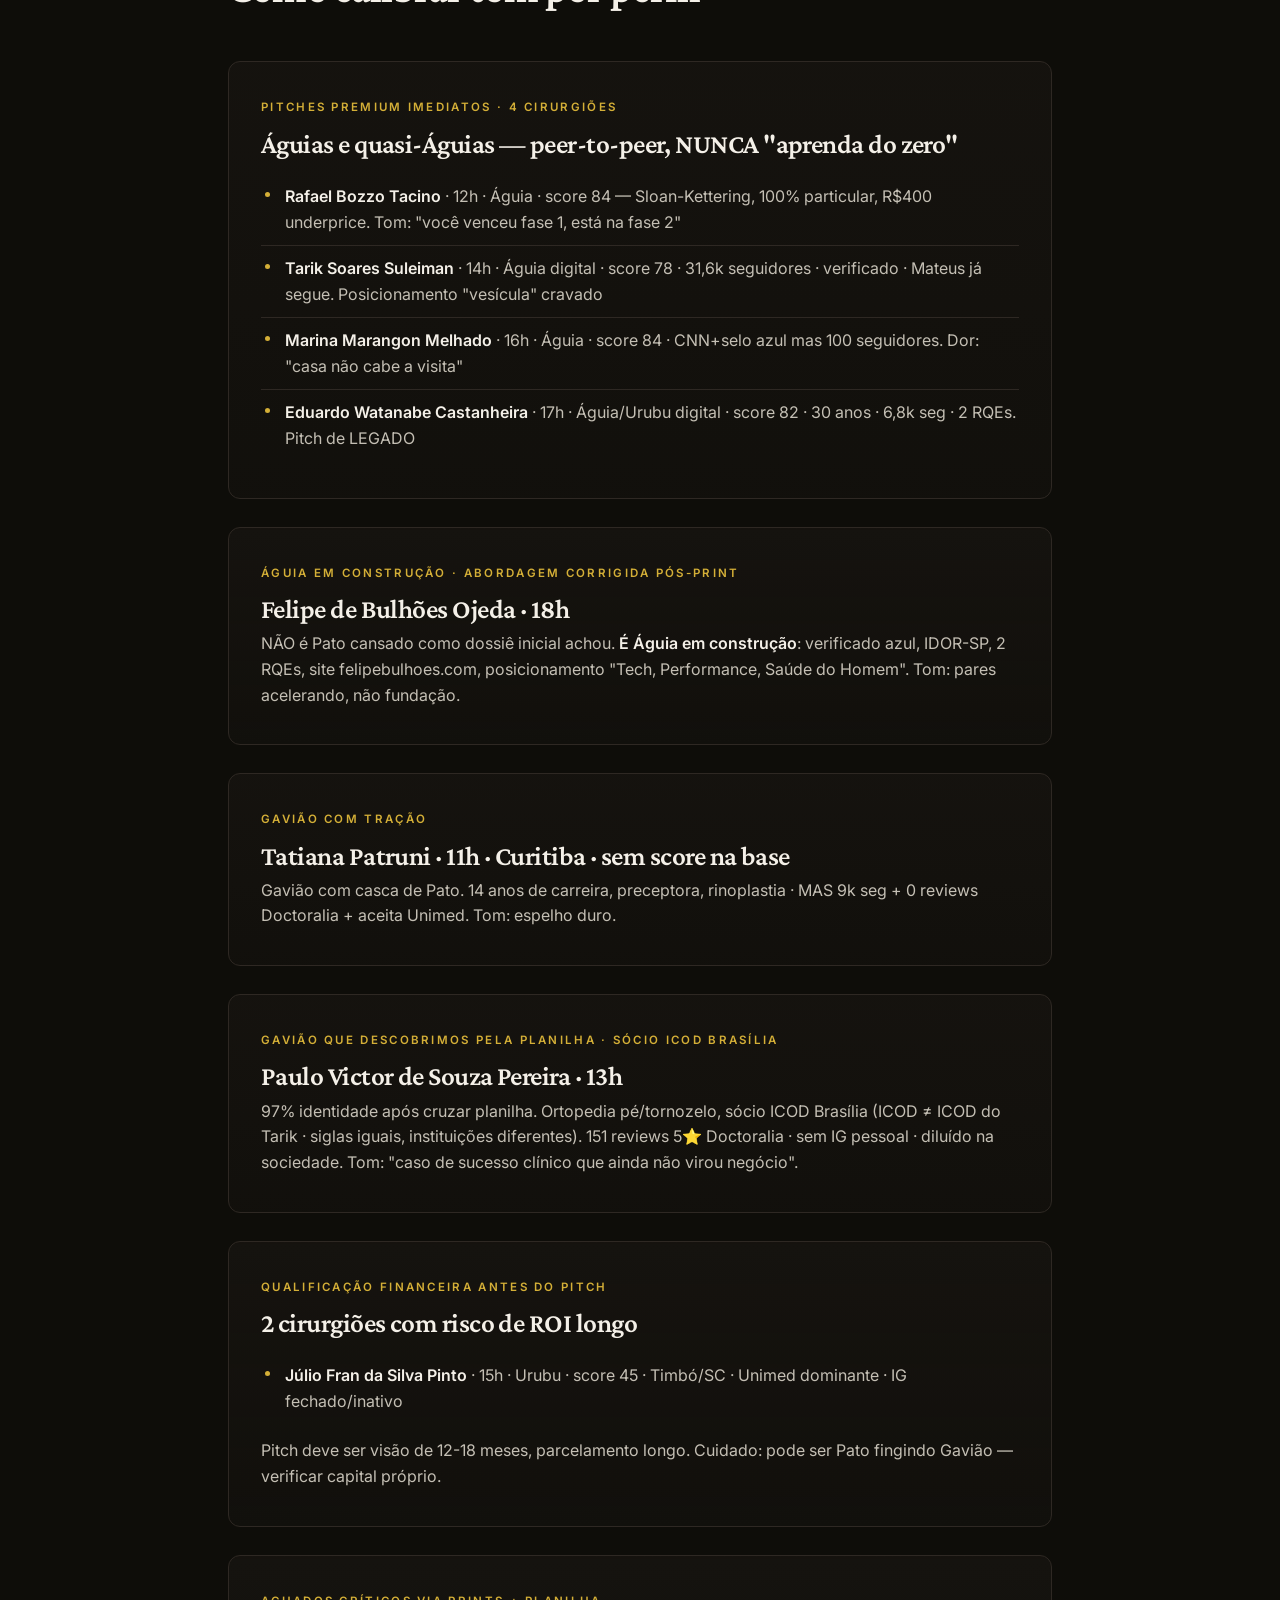
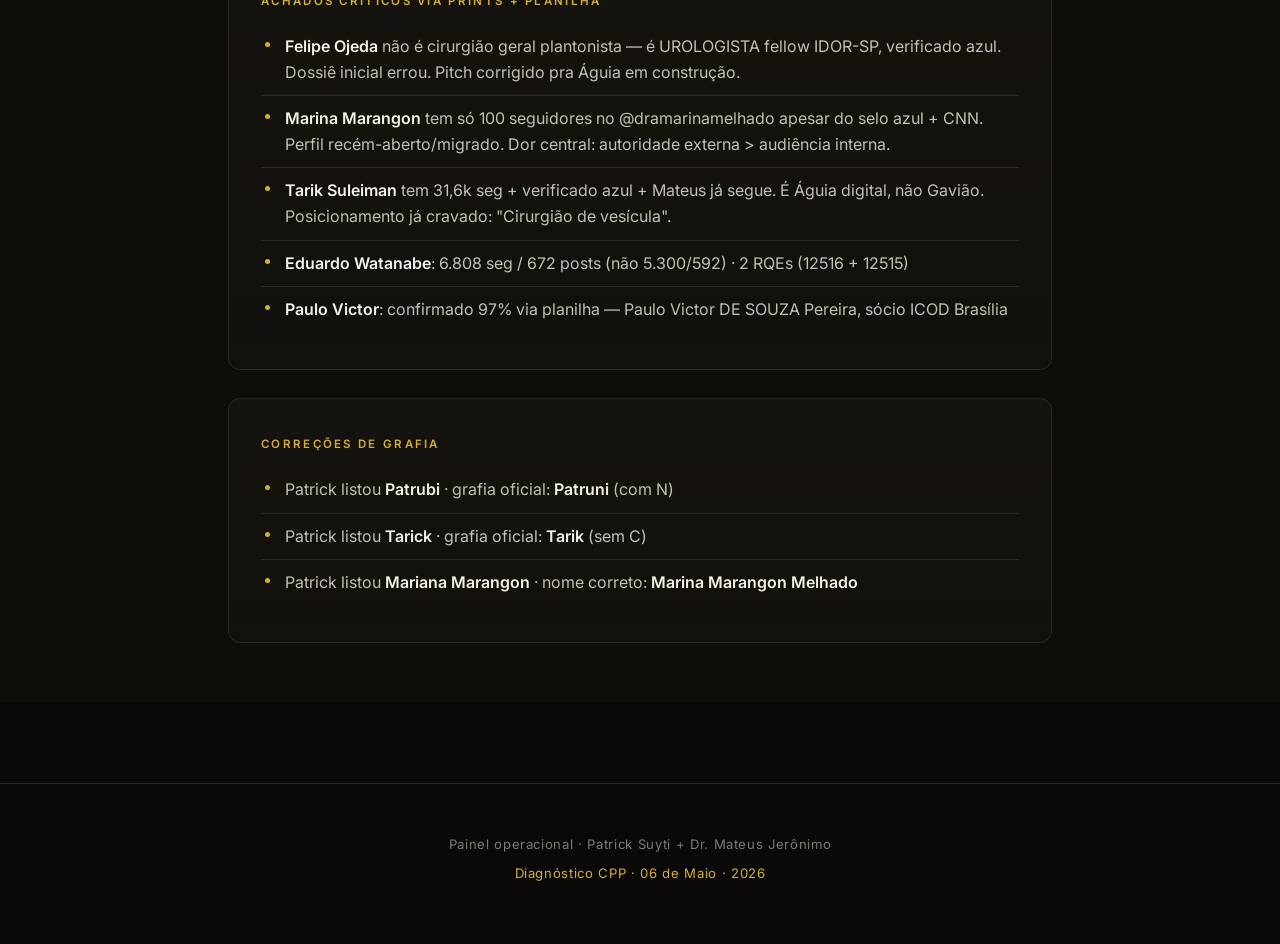
==== commit dd36b814: "Hub vira painel operacional Patrick+Mateus / 8 individuais ganham mapa visual da oferta CPP (13 elem" ====
--- a/index.html
+++ b/index.html
@@ -3,11 +3,11 @@
 <head>
 <meta charset="utf-8">
 <meta name="viewport" content="width=device-width, initial-scale=1, viewport-fit=cover">
-<title>Diagnóstico CPP · 06 de Maio · 2026</title>
-<meta name="description" content="Diagnóstico individual de 8 cirurgiões com Patrick Suyti e Dr. Mateus Jerônimo · Cirurgião Particular Premium">
+<title>Painel operacional · Diagnóstico CPP · 06 Maio 2026</title>
+<meta name="description" content="Painel detalhado dos 8 cirurgiões agendados para diagnóstico CPP em 06/05/2026 — uso interno Patrick Suyti + Dr. Mateus Jerônimo">
 <meta name="theme-color" content="#0a0908">
-<meta property="og:title" content="Diagnóstico CPP · 06 de Maio · 2026">
-<meta property="og:description" content="Diagnóstico individual de 8 cirurgiões com Patrick Suyti e Dr. Mateus Jerônimo · Cirurgião Particular Premium">
+<meta property="og:title" content="Painel operacional · Diagnóstico CPP · 06 Maio 2026">
+<meta property="og:description" content="Painel detalhado dos 8 cirurgiões agendados para diagnóstico CPP em 06/05/2026 — uso interno Patrick Suyti + Dr. Mateus Jerônimo">
 <meta property="og:type" content="website">
 <link rel="preconnect" href="https://fonts.googleapis.com">
 <link rel="preconnect" href="https://fonts.gstatic.com" crossorigin>
@@ -21,210 +21,616 @@
   <div class="topbar-inner">
     <a href="index.html" class="brand">
       <span class="brand-mark">CPP</span>
-      <span class="brand-text">Cirurgião Particular Premium · <span class="accent">Diagnóstico</span></span>
+      <span class="brand-text">Cirurgião Particular Premium · <span class="accent">Painel operacional</span></span>
     </a>
-    
+    <span class="ops-badge">🔒 Patrick + Mateus</span>
   </div>
 </header>
 
 
-<section class="hero">
+<section class="hero" style="padding: 80px 0 50px;">
   <div class="wrap-narrow">
-    <span class="hero-eyebrow">Cirurgião Particular Premium</span>
-    <h1 class="hero-title">Diagnóstico individual · <span class="gold">06 de Maio</span></h1>
-    <p class="hero-sub">8 cirurgiões. Uma janela de oito horas. Um propósito único: enxergar com precisão onde cada um está hoje — e onde poderia estar amanhã.</p>
-    <div style="margin-top: 28px; color: var(--text-3); font-family: var(--serif); font-size: 1.05rem;">
-      Conduzido por <strong style="color: var(--gold-soft)">Patrick Suyti</strong> &amp; <strong style="color: var(--gold-soft)">Dr. Mateus Jerônimo</strong>
+    <span class="hero-eyebrow" style="background: rgba(212,175,55,0.06); border-color: var(--gold-dark); color: var(--gold-bright);">Painel operacional · uso interno</span>
+    <h1 class="hero-title" style="margin-bottom: 18px;">Diagnóstico CPP · <span class="gold">06 de Maio</span></h1>
+    <p class="hero-sub">8 cirurgiões. 8 perfis. Tudo o que você precisa saber antes de cada call — em uma única página.</p>
+    <div style="margin-top: 24px; color: var(--text-3); font-family: var(--serif); font-size: 1rem;">
+      <strong style="color: var(--gold-soft)">Patrick Suyti</strong> &amp; <strong style="color: var(--gold-soft)">Dr. Mateus Jerônimo</strong>
     </div>
   </div>
 </section>
 
-<section>
+<section style="padding: 30px 0 50px;">
   <div class="wrap">
-    <div class="section-head">
-      <span class="eyebrow">Visão de grupo</span>
-      <h2>O que esse dia significa</h2>
-    </div>
-
     <div class="stats-grid">
       <div class="stat">
         <div class="stat-label">Cirurgiões</div>
         <div class="stat-value">8</div>
-        <div class="stat-sub">um a cada hora</div>
+        <div class="stat-sub">um a cada hora · 11h-18h</div>
       </div>
       <div class="stat">
         <div class="stat-label">Identidade confirmada</div>
         <div class="stat-value">8<span style="color: var(--text-4); font-size: 1.4rem">/8</span></div>
-        <div class="stat-sub">cruzamento CRM + redes</div>
+        <div class="stat-sub">prints + base + cruzamento</div>
       </div>
       <div class="stat">
-        <div class="stat-label">Score médio · base CPP</div>
+        <div class="stat-label">Score médio</div>
         <div class="stat-value">75<span style="color: var(--text-4); font-size: 1.4rem">/100</span></div>
-        <div class="stat-sub">6 dos 8 já dossiados</div>
+        <div class="stat-sub">6 dos 8 já dossiados na base</div>
       </div>
       <div class="stat">
-        <div class="stat-label">Janela</div>
-        <div class="stat-value">8h</div>
-        <div class="stat-sub">11h às 18h</div>
-      </div>
-    </div>
-
-    <div class="block" style="margin-top: 32px">
-      <span class="block-eyebrow">Composição do dia</span>
-      <h3>A mistura é deliberadamente assimétrica</h3>
-      <p style="margin-top: 12px">Você não vai entrar oito vezes no mesmo cirurgião. Cada call exige uma postura diferente — e o painel ao lado mostra qual.</p>
-      <div class="tags" style="margin-top: 18px"><span class="tag gold">5 Águias</span> <span class="tag ">3 Gaviões</span></div>
+        <div class="stat-label">Composição</div>
+        <div class="tags" style="margin-top: 6px;"><span class="tag gold">5 Águias</span> <span class="tag ">3 Gaviões</span></div>
+      </div>
     </div>
   </div>
 </section>
 
-<section>
+<section style="padding: 0 0 40px; border-top: 0;">
   <div class="wrap">
-    <div class="hub-grid-head">
-      <div>
-        <span class="eyebrow">Agenda do dia</span>
-        <h2>Os 8 mapas individuais</h2>
-      </div>
-      <p class="muted" style="font-size: 0.9rem">Clique no card para abrir o diagnóstico em detalhe</p>
-    </div>
-    <div class="cards-grid">
-    <a href="tatiana-patruni.html" class="card">
-      <div class="card-row">
-        <span class="card-time">11:00</span>
-        <span class="card-perfil gaviao">GAVIÃO</span>
-      </div>
-      <div>
-        <div class="card-name">Dra. Tatiana Mauad Patruni</div>
-        <div class="card-spec">Otorrinolaringologia</div>
-      </div>
-      <div class="card-loc">📍 Curitiba · PR</div>
-      <div class="card-cta">Abrir mapa</div>
-    </a>
-    <a href="rafael-bozzo-tacino.html" class="card">
-      <div class="card-row">
-        <span class="card-time">12:00</span>
-        <span class="card-perfil aguia">ÁGUIA</span>
-      </div>
-      <div>
-        <div class="card-name">Dr. Rafael Bozzo Tacino</div>
-        <div class="card-spec">Urologia</div>
-      </div>
-      <div class="card-loc">📍 Ribeirão Preto · SP</div>
-      <div class="card-cta">Abrir mapa</div>
-    </a>
-    <a href="paulo-victor-pereira.html" class="card">
-      <div class="card-row">
-        <span class="card-time">13:00</span>
-        <span class="card-perfil gaviao">GAVIÃO</span>
-      </div>
-      <div>
-        <div class="card-name">Dr. Paulo Victor de Souza Pereira</div>
-        <div class="card-spec">Ortopedia e Traumatologia</div>
-      </div>
-      <div class="card-loc">📍 Brasília · DF</div>
-      <div class="card-cta">Abrir mapa</div>
-    </a>
-    <a href="tarik-soares-suleiman.html" class="card">
-      <div class="card-row">
-        <span class="card-time">14:00</span>
-        <span class="card-perfil aguia">ÁGUIA</span>
-      </div>
-      <div>
-        <div class="card-name">Dr. Tarik Soares Suleiman</div>
-        <div class="card-spec">Cirurgia do Aparelho Digestivo</div>
-      </div>
-      <div class="card-loc">📍 Araguaína · TO</div>
-      <div class="card-cta">Abrir mapa</div>
-    </a>
-    <a href="julio-fran.html" class="card">
-      <div class="card-row">
-        <span class="card-time">15:00</span>
-        <span class="card-perfil gaviao">URUBU</span>
-      </div>
-      <div>
-        <div class="card-name">Dr. Júlio Fran da Silva Pinto</div>
-        <div class="card-spec">Ortopedia e Traumatologia</div>
-      </div>
-      <div class="card-loc">📍 Timbó · SC</div>
-      <div class="card-cta">Abrir mapa</div>
-    </a>
-    <a href="marina-marangon-melhado.html" class="card">
-      <div class="card-row">
-        <span class="card-time">16:00</span>
-        <span class="card-perfil aguia">ÁGUIA</span>
-      </div>
-      <div>
-        <div class="card-name">Dra. Marina Marangon Melhado</div>
-        <div class="card-spec">Ortopedia e Traumatologia</div>
-      </div>
-      <div class="card-loc">📍 São Paulo · SP</div>
-      <div class="card-cta">Abrir mapa</div>
-    </a>
-    <a href="eduardo-watanabe-castanheira.html" class="card">
-      <div class="card-row">
-        <span class="card-time">17:00</span>
-        <span class="card-perfil aguia">ÁGUIA</span>
-      </div>
-      <div>
-        <div class="card-name">Dr. Eduardo Watanabe Castanheira</div>
-        <div class="card-spec">Ortopedia e Traumatologia</div>
-      </div>
-      <div class="card-loc">📍 Patos de Minas · MG</div>
-      <div class="card-cta">Abrir mapa</div>
-    </a>
-    <a href="felipe-ojeda.html" class="card">
-      <div class="card-row">
-        <span class="card-time">18:00</span>
-        <span class="card-perfil aguia">ÁGUIA</span>
-      </div>
-      <div>
-        <div class="card-name">Dr. Felipe de Bulhões Ojeda</div>
-        <div class="card-spec">Urologia</div>
-      </div>
-      <div class="card-loc">📍 São Paulo · SP</div>
-      <div class="card-cta">Abrir mapa</div>
-    </a>
-    </div>
+    <div class="quick-nav"><a href="#op-tatiana-patruni" class="quick-nav-link"><span class="qn-time">11:00</span><span class="qn-dot gaviao"></span><span class="qn-name">Tatiana Patruni</span></a><a href="#op-rafael-bozzo-tacino" class="quick-nav-link"><span class="qn-time">12:00</span><span class="qn-dot aguia"></span><span class="qn-name">Rafael Tacino</span></a><a href="#op-paulo-victor-pereira" class="quick-nav-link"><span class="qn-time">13:00</span><span class="qn-dot gaviao"></span><span class="qn-name">Paulo Pereira</span></a><a href="#op-tarik-soares-suleiman" class="quick-nav-link"><span class="qn-time">14:00</span><span class="qn-dot aguia"></span><span class="qn-name">Tarik Suleiman</span></a><a href="#op-julio-fran" class="quick-nav-link"><span class="qn-time">15:00</span><span class="qn-dot gaviao"></span><span class="qn-name">Júlio Pinto</span></a><a href="#op-marina-marangon-melhado" class="quick-nav-link"><span class="qn-time">16:00</span><span class="qn-dot aguia"></span><span class="qn-name">Marina Melhado</span></a><a href="#op-eduardo-watanabe-castanheira" class="quick-nav-link"><span class="qn-time">17:00</span><span class="qn-dot aguia"></span><span class="qn-name">Eduardo Castanheira</span></a><a href="#op-felipe-ojeda" class="quick-nav-link"><span class="qn-time">18:00</span><span class="qn-dot aguia"></span><span class="qn-name">Felipe Ojeda</span></a></div>
   </div>
 </section>
 
-<section class="cirurgico-section cirurgico" style="display:none">
+<section style="padding: 30px 0 80px; border-top: 1px solid var(--border);">
+  <div class="wrap">
+    <div class="section-head">
+      <span class="eyebrow">A fila do dia</span>
+      <h2>Os 8 cirurgiões · em ordem cronológica</h2>
+    </div>
+    
+    <article class="op-card" id="op-tatiana-patruni">
+      <header class="op-card-head">
+        <div class="op-time">11:00</div>
+        <div class="op-id">
+          <h3>Dra. Tatiana Mauad Patruni</h3>
+          <div class="op-meta">
+            <span class="op-perfil gaviao">GAVIÃO</span>
+            <span class="op-score muted">—</span>
+            <span class="op-spec">Otorrinolaringologia · Rinoplastia · Cirurgia Plástica da Face · Otologia</span>
+            <span class="op-loc">📍 Curitiba/PR</span>
+          </div>
+        </div>
+        <a href="tatiana-patruni.html" class="op-link-mapa" target="_blank" title="abrir página de apresentação">↗ apresentação</a>
+      </header>
+
+      <div class="op-correcao">🔁 Patrick listou como &#x27;Patrubi&#x27;. Grafia oficial em CRM-PR, site, hospitais e Doctoralia: PATRUNI (com N).</div>
+      
+
+      <div class="op-grid">
+        <div class="op-block">
+          <h5>📋 Identidade</h5>
+          <div class="op-kv">
+            <div class="k">CRM</div><div class="v">CRM-PR 25960 · RQE Otorrino 1855</div>
+            <div class="k">Instagram</div><div class="v"><a href="https://www.instagram.com/dratatianapatruni/" target="_blank" rel="noopener" class="op-link">@dratatianapatruni</a> <span class="muted">· 9.891 seg · 828 posts</span></div>
+            <div class="k">Site</div><div class="v"><a href="https://dratatianapatruni.com.br/" target="_blank" rel="noopener" class="op-link">https://dratatianapatruni.com.br/</a></div>
+            <div class="k">Bio IG</div><div class="v small">&quot;Dra Tatiana Patruni - Rinoplastia&quot;</div>
+            <div class="k">Tagline</div><div class="v small">&quot;Beleza natural sem mudar drasticamente&quot;</div>
+            <div class="k">Zoom</div><div class="v"><a href="https://us06web.zoom.us/j/87051724132" target="_blank" rel="noopener" class="op-link">link da call</a></div>
+          </div>
+        </div>
+
+        <div class="op-block">
+          <h5>🎯 Posicionamento atual</h5>
+          <p class="op-p">Otorrino que faz rinoplastia natural com viés funcional+estético. Filosofia &#x27;beleza natural sem mudar drasticamente&#x27;.</p>
+        </div>
+
+        <div class="op-block">
+          <h5>💢 Top 3 dores</h5>
+          <ol class="op-num"><li>Estagnação financeira + ticket comprimido</li><li>Cansaço de produzir conteúdo sem retorno proporcional</li><li>Sensação de estar abaixo do que merece</li></ol>
+        </div>
+
+        <div class="op-block">
+          <h5>🔧 Top 3 gaps</h5>
+          <ul class="op-bul"><li><strong>Posicionamento</strong> — &#x27;Rinoplastia natural&#x27; é commodity em IG. Falta promessa quantificável + inimigo declarado + ICP nominal.</li><li><strong>Comercial</strong> — Zero avaliações no Doctoralia depois de 14 anos é colapso de prova social digital. Nem coleta review.</li><li><strong>Monetização</strong> — Estrutura espalhada (consultório + 3 hospitais + auditoria + docência) = clássico &#x27;operário do bisturi&#x27; rodando muito pra ganhar mediano. Auditoria municipal é âncora típica de quem segura emprego CLT por medo do particular.</li></ul>
+        </div>
+
+        <div class="op-block op-block-wide">
+          <h5>🎤 Hooks de abertura · primeiros 60s</h5>
+          <p class="op-hook"><span class="hook-num">HOOK 1</span>"Tatiana, antes de começar — 14 anos de carreira, formação UFPR e PUC, preceptora de residência, faz rinoplastia. E tem 9 mil seguidores e zero avaliação no Doctoralia. Não é falta de competência. É falta de quê, na sua leitura?"</p><p class="op-hook"><span class="hook-num">HOOK 2</span>"A gente leu seu site. &#x27;Beleza natural sem mudar drasticamente&#x27; é o que 800 outros otorrinos com rinoplastia falam. Se a gente pegasse seu Instagram e tirasse o nome, dava pra adivinhar que é você?"</p><p class="op-hook"><span class="hook-num">HOOK 3</span>"Auditora da Prefeitura, preceptora, atende São Vicente, Marcelino, Novaclínica, tem consultório próprio E faz rinoplastia. Quando alguém te pergunta &#x27;o que você faz?&#x27;, qual é a resposta que sai primeiro?"</p>
+        </div>
+
+        <div class="op-block">
+          <h5>🛡️ Objeções esperadas</h5>
+          <ul class="op-bul"><li>&#x27;Já tenho minha estrutura montada&#x27;</li><li>&#x27;Marketing agressivo não combina com otorrino sério&#x27;</li><li>&#x27;Curitiba é um mercado conservador, paciente busca técnica não show&#x27;</li></ul>
+        </div>
+
+        <div class="op-block">
+          <h5>🧭 Abordagem recomendada</h5>
+          <p class="op-p">Tom firme + espelho duro. Ela é Gavião com casca de Pato — sabe que precisa, mas tem casca de medicina séria. Patrick: pinçar a contradição entre estrutura e resultado. Mateus: trazer caso de outra otorrino-rinoplastista que reposicionou e dobrou ticket.</p>
+        </div>
+      </div>
+    </article>
+    <article class="op-card" id="op-rafael-bozzo-tacino">
+      <header class="op-card-head">
+        <div class="op-time">12:00</div>
+        <div class="op-id">
+          <h3>Dr. Rafael Bozzo Tacino</h3>
+          <div class="op-meta">
+            <span class="op-perfil aguia">ÁGUIA</span>
+            <span class="op-score">84</span>
+            <span class="op-spec">Urologia · Uro-Oncologia · Cirurgia Robótica (Da Vinci) · Endourologia · Laparoscopia · Litíase</span>
+            <span class="op-loc">📍 Ribeirão Preto/SP</span>
+          </div>
+        </div>
+        <a href="rafael-bozzo-tacino.html" class="op-link-mapa" target="_blank" title="abrir página de apresentação">↗ apresentação</a>
+      </header>
+
+      
+      
+
+      <div class="op-grid">
+        <div class="op-block">
+          <h5>📋 Identidade</h5>
+          <div class="op-kv">
+            <div class="k">CRM</div><div class="v">CRM-SP 108598 · RQE 35241</div>
+            <div class="k">Instagram</div><div class="v"><a href="https://www.instagram.com/dr.rafael.tacino.uro/" target="_blank" rel="noopener" class="op-link">@dr.rafael.tacino.uro</a> <span class="muted">· ~9.500 seg · ativo desde 2023 posts</span></div>
+            <div class="k">Site</div><div class="v"><a href="https://www.tacinourologia.com.br/" target="_blank" rel="noopener" class="op-link">https://www.tacinourologia.com.br/</a></div>
+            <div class="k">Bio IG</div><div class="v small">&quot;Dr Rafael Tacino - Urologia&quot;</div>
+            <div class="k">Tagline</div><div class="v small">&quot;Cirurgia de Excelência&quot;</div>
+            <div class="k">Zoom</div><div class="v"><a href="https://us06web.zoom.us/j/83011506773" target="_blank" rel="noopener" class="op-link">link da call</a></div>
+          </div>
+        </div>
+
+        <div class="op-block">
+          <h5>🎯 Posicionamento atual</h5>
+          <p class="op-p">Urologista oncológico de elite acadêmica (USP + Sloan-Kettering) que oferece cirurgia robótica de excelência — comunicado em tom institucional de hospital universitário.</p>
+        </div>
+
+        <div class="op-block">
+          <h5>💢 Top 3 dores</h5>
+          <ol class="op-num"><li>Estagnação + ticket abaixo do repertório técnico</li><li>Dependência de hospital + indicação acadêmica</li><li>Síndrome do impostor comercial</li></ol>
+        </div>
+
+        <div class="op-block">
+          <h5>🔧 Top 3 gaps</h5>
+          <ul class="op-bul"><li><strong>Marca pessoal</strong> — Nenhum sistema de conteúdo, nenhuma promessa, nenhuma diferenciação além do diploma. Vende &#x27;cirurgia de excelência&#x27; (genérico) quando poderia ser &#x27;o uro-oncologista de Ribeirão treinado em Sloan-Kettering&#x27;.</li><li><strong>Comercial</strong> — Sem processo, sem script, sem qualificação, sem ancoragem de preço, sem fechamento. Tabela cirúrgica provavelmente reativa.</li><li><strong>Escala</strong> — Posicionamento ainda 100% individual. Sem produto, sem programa, sem fila de espera. Receita travada nas próprias horas.</li></ul>
+        </div>
+
+        <div class="op-block op-block-wide">
+          <h5>🎤 Hooks de abertura · primeiros 60s</h5>
+          <p class="op-hook"><span class="hook-num">HOOK 1</span>"Rafael, você é o cara que pegou Sloan-Kettering e voltou pra Ribeirão. Em quantos pacientes particulares por mês isso está se traduzindo hoje — e quanto você acha que deveria estar?"</p><p class="op-hook"><span class="hook-num">HOOK 2</span>"R$400 a consulta. Sloan-Kettering no currículo. Olha pra esses dois números e me diz se eles conversam."</p><p class="op-hook"><span class="hook-num">HOOK 3</span>"Abri seu Instagram. 9,5 mil seguidores, último post em dezembro. Você está deixando dinheiro e autoridade na mesa por escolha ou por travamento?"</p>
+        </div>
+
+        <div class="op-block">
+          <h5>🛡️ Objeções esperadas</h5>
+          <ul class="op-bul"><li>&#x27;Já sou particular, já sou referência&#x27;</li><li>&#x27;R$38-42k pra que se já tenho o que CPP promete?&#x27;</li><li>&#x27;Marketing não combina com perfil acadêmico-cirúrgico&#x27;</li></ul>
+        </div>
+
+        <div class="op-block">
+          <h5>🧭 Abordagem recomendada</h5>
+          <p class="op-p">Tom peer-to-peer (NUNCA &#x27;aprenda do zero&#x27;). Patrick: &#x27;Você venceu a fase 1. Está na fase 2: virar marca&#x27;. CUIDADO: não tratar como Pato/Urubu — ele se ofende. Lead de mais alto valor potencial do dia. Considerar entrada como case ou versão premium da mentoria.</p>
+        </div>
+      </div>
+    </article>
+    <article class="op-card" id="op-paulo-victor-pereira">
+      <header class="op-card-head">
+        <div class="op-time">13:00</div>
+        <div class="op-id">
+          <h3>Dr. Paulo Victor de Souza Pereira</h3>
+          <div class="op-meta">
+            <span class="op-perfil gaviao">GAVIÃO</span>
+            <span class="op-score muted">—</span>
+            <span class="op-spec">Ortopedia e Traumatologia · Cirurgia do Pé e Tornozelo · Medicina da Dor · Ortopedia Geral</span>
+            <span class="op-loc">📍 Brasília/DF</span>
+          </div>
+        </div>
+        <a href="paulo-victor-pereira.html" class="op-link-mapa" target="_blank" title="abrir página de apresentação">↗ apresentação</a>
+      </header>
+
+      <div class="op-correcao">🔁 Patrick listou como &#x27;Paulo Victor Pereira&#x27;. Nome completo confirmado pela base de inscritos: Paulo Victor DE SOUZA Pereira. Sobrenome materno &#x27;de Souza&#x27; explica por que não indexava — é o conector que confirma identidade.</div>
+      
+
+      <div class="op-grid">
+        <div class="op-block">
+          <h5>📋 Identidade</h5>
+          <div class="op-kv">
+            <div class="k">CRM</div><div class="v">CRM-DF 22186 · RQE 17862</div>
+            <div class="k">Instagram</div><div class="v"><span class="muted">sem IG pessoal</span></div>
+            <div class="k">Site</div><div class="v"><a href="https://icod.com.br/" target="_blank" rel="noopener" class="op-link">https://icod.com.br/</a></div>
+            <div class="k">Bio IG</div><div class="v small">[sem perfil pessoal — só vinculado a @clinicaicod institucional]</div>
+            <div class="k">Tagline</div><div class="v small">[sem narrativa pública pessoal — diluído na marca ICOD]</div>
+            <div class="k">Zoom</div><div class="v"><a href="https://us06web.zoom.us/j/88042216514" target="_blank" rel="noopener" class="op-link">link da call</a></div>
+          </div>
+        </div>
+
+        <div class="op-block">
+          <h5>🎯 Posicionamento atual</h5>
+          <p class="op-p">Ortopedista de pé e tornozelo dentro de uma clínica multidisciplinar respeitada (ICOD) em Águas Claras — reputação técnica construída via Doctoralia (151 reviews 5 estrelas), mas a voz própria ainda está dentro da marca dos 10 sócios.</p>
+        </div>
+
+        <div class="op-block">
+          <h5>💢 Top 3 dores</h5>
+          <ol class="op-num"><li>Convênio com ticket comprimido</li><li>Diluição dentro da sociedade ICOD</li><li>Sem marca pessoal</li></ol>
+        </div>
+
+        <div class="op-block">
+          <h5>🔧 Top 3 gaps</h5>
+          <ul class="op-bul"><li><strong>Sem nicho dentro do nicho</strong> — &#x27;Pé e tornozelo&#x27; é amplo. Não comunica se foca hálux valgo? Esporão? Lesão esportiva? Pé diabético? Essa escolha dor-a-dor é o que separa autoridade de commodity.</li><li><strong>Sem prova social fora do Doctoralia</strong> — 151 reviews só na plataforma. Não converte para particular premium porque paciente Gavião/Águas Claras pesquisa Instagram antes de pagar R$350+.</li><li><strong>Sem produto próprio / jornada</strong> — Consulta avulsa CBHPM. Não há pacote, programa, jornada de tratamento, retorno estruturado — modelo Pato dentro de estrutura Gavião.</li></ul>
+        </div>
+
+        <div class="op-block op-block-wide">
+          <h5>🎤 Hooks de abertura · primeiros 60s</h5>
+          <p class="op-hook"><span class="hook-num">HOOK 1</span>"Paulo Victor, 7 anos como sócio fundador da ICOD, 151 avaliações 5 estrelas, dois endereços em Brasília. Esse é o caso clássico de quem construiu reputação clínica e ainda não traduziu isso em negócio. Concorda?"</p><p class="op-hook"><span class="hook-num">HOOK 2</span>"Eu fiz uma pesquisa sobre você e achei tudo: CRM, ICOD, Doctoralia, Paranoá, Águas Claras. Sabe o que eu não achei? Você. Não tem Instagram, não tem site, não tem LinkedIn. Quem é você fora da clínica que você dividiu com 9 pessoas?"</p><p class="op-hook"><span class="hook-num">HOOK 3</span>"R$350 a consulta particular, num condomínio premium de Águas Claras, aceitando Postal Saúde e Camed. Me explica como o seu ticket virou esse — e o que você acha que está te impedindo de cobrar R$800, R$1.200?"</p>
+        </div>
+
+        <div class="op-block">
+          <h5>🛡️ Objeções esperadas</h5>
+          <ul class="op-bul"><li>&#x27;Brasília tem cultura de funcionalismo público — paciente quer usar Postal/Camed&#x27;</li><li>&#x27;Eu não preciso de Instagram, meu Doctoralia me trouxe 151 reviews&#x27;</li><li>&#x27;Como saio da marca ICOD se ajudei a construir e tenho 9 sócios?&#x27;</li><li>&#x27;Cirurgião sério não precisa aparecer&#x27;</li></ul>
+        </div>
+
+        <div class="op-block">
+          <h5>🧭 Abordagem recomendada</h5>
+          <p class="op-p">Tom de espelho preciso. Patrick: &#x27;Você é caso de sucesso clínico que ainda não virou negócio&#x27;. NÃO atacar a ICOD — usar como ativo. Mostrar como cirurgião premium em Brasília cobra R$1.500 consulta + R$80-120k cirurgia particular puro mantendo participação na clínica. Pé/tornozelo em DF tem vibe esportiva (corredores, ciclistas, classe alta) que paga premium se houver ângulo. Mateus traz caso prático.</p>
+        </div>
+      </div>
+    </article>
+    <article class="op-card" id="op-tarik-soares-suleiman">
+      <header class="op-card-head">
+        <div class="op-time">14:00</div>
+        <div class="op-id">
+          <h3>Dr. Tarik Soares Suleiman</h3>
+          <div class="op-meta">
+            <span class="op-perfil aguia">ÁGUIA</span>
+            <span class="op-score">78</span>
+            <span class="op-spec">Cirurgia do Aparelho Digestivo · Cirurgia Bariátrica e Metabólica · Vesícula · Hérnias · Refluxo (Videolaparoscopia Avançada)</span>
+            <span class="op-loc">📍 Araguaína/TO</span>
+          </div>
+        </div>
+        <a href="tarik-soares-suleiman.html" class="op-link-mapa" target="_blank" title="abrir página de apresentação">↗ apresentação</a>
+      </header>
+
+      <div class="op-correcao">🔁 Patrick listou como &#x27;Tarick&#x27; (com C). Grafia oficial em CRM, site, Escavador e Receita: TARIK (sem C).</div>
+      <div class="op-alerta">⚠️ 80% confiança. Sobrenome único (origem árabe). Confirmação tripla: nome+CRM-TO 4068+especialidade digestivo+cidade Araguaína. Verificar autonomia comercial dele dentro do ICOD (4 sócios podem travar marca pessoal).</div>
+
+      <div class="op-grid">
+        <div class="op-block">
+          <h5>📋 Identidade</h5>
+          <div class="op-kv">
+            <div class="k">CRM</div><div class="v">CRM-TO 4068 · RQE 2506</div>
+            <div class="k">Instagram</div><div class="v"><a href="https://www.instagram.com/drtariksuleiman/" target="_blank" rel="noopener" class="op-link">@drtariksuleiman ✓ (verificado)</a> <span class="muted">· 31,6 mil seg · 816 posts</span></div>
+            <div class="k">Site</div><div class="v"><a href="https://tariksuleiman.com.br/oficial" target="_blank" rel="noopener" class="op-link">https://tariksuleiman.com.br/oficial</a></div>
+            <div class="k">Bio IG</div><div class="v small">&quot;Dr. Tarik | Cirurgião de vesícula | Araguaína - Tocantins&quot; — bio expandida: &quot;Ajudo você a perder o medo e recuperar a liberdade de comer. Vesícula | Videolaparoscopia | CRMTO4068 | RQE2506&quot;</div>
+            <div class="k">Tagline</div><div class="v small">&quot;Ajudo você a perder o medo e recuperar a liberdade de comer&quot;</div>
+            <div class="k">Zoom</div><div class="v"><a href="https://us06web.zoom.us/j/89649935942" target="_blank" rel="noopener" class="op-link">link da call</a></div>
+          </div>
+        </div>
+
+        <div class="op-block">
+          <h5>🎯 Posicionamento atual</h5>
+          <p class="op-p">Cirurgião de vesícula com 31,6k seguidores em Araguaína-TO — verificado azul, narrativa cravada (&#x27;liberdade de comer&#x27;), posicionamento de nicho que poucos têm em qualquer cidade do Brasil. Sobrenome único (Suleiman) é ativo de memória local.</p>
+        </div>
+
+        <div class="op-block">
+          <h5>💢 Top 3 dores</h5>
+          <ol class="op-num"><li>Convênio + ticket comprimido</li><li>Sem marca pessoal forte / posicionamento técnico = invisível no particular</li><li>Mercado pequeno + concorrência viral de capital</li></ol>
+        </div>
+
+        <div class="op-block">
+          <h5>🔧 Top 3 gaps</h5>
+          <ul class="op-bul"><li><strong>Oferta</strong> — Vende &#x27;vesícula, hérnia e refluxo&#x27; (procedimento) em vez de resultado/transformação para um ICP específico. Não há ticket premium estruturado.</li><li><strong>Máquina</strong> — Zero indício de funil de captação particular — sem lead magnet, sem fluxo de pré-consulta. Volume vem do convênio e do hospital.</li><li><strong>Identidade comercial</strong> — Sócio de 4 num instituto, divide marca com ICOD em vez de construir &#x27;Dr. Tarik Suleiman&#x27; como ativo individual.</li></ul>
+        </div>
+
+        <div class="op-block op-block-wide">
+          <h5>🎤 Hooks de abertura · primeiros 60s</h5>
+          <p class="op-hook"><span class="hook-num">HOOK 1</span>"Tarik, você tem CV de cirurgião de capital trabalhando em Araguaína. Por que sua agenda particular não reflete isso?"</p><p class="op-hook"><span class="hook-num">HOOK 2</span>"Você abriu o ICOD em 2020 com 3 sócios. Em 5 anos, quanto da sua receita hoje vem do particular fora do convênio?"</p><p class="op-hook"><span class="hook-num">HOOK 3</span>"Quando alguém em Tocantins precisa do melhor cirurgião pra vesícula complicada, eles pensam em você ou no hospital?"</p>
+        </div>
+
+        <div class="op-block">
+          <h5>🛡️ Objeções esperadas</h5>
+          <ul class="op-bul"><li>&#x27;Tocantins não paga ticket de capital&#x27;</li><li>&#x27;Já faço bariátrica no São Lucas, agenda boa&#x27;</li><li>&#x27;Mentoria de SP/Sul não serve pro interior do Norte&#x27;</li></ul>
+        </div>
+
+        <div class="op-block">
+          <h5>🧭 Abordagem recomendada</h5>
+          <p class="op-p">Tom técnico + ambicioso. Dor: &#x27;você construiu tudo certo — só que ainda está cobrando preço de Tocantins&#x27;. Mostrar como bariátrico do interior cobra R$45-60k particular puro vendendo PROCESSO (consultoria + cirurgia + acompanhamento), não procedimento. Bariátrica como produto premium, não como cirurgia.</p>
+        </div>
+      </div>
+    </article>
+    <article class="op-card" id="op-julio-fran">
+      <header class="op-card-head">
+        <div class="op-time">15:00</div>
+        <div class="op-id">
+          <h3>Dr. Júlio Fran da Silva Pinto</h3>
+          <div class="op-meta">
+            <span class="op-perfil gaviao">URUBU</span>
+            <span class="op-score">45</span>
+            <span class="op-spec">Ortopedia e Traumatologia · Ortopedia Pediátrica</span>
+            <span class="op-loc">📍 Timbó/SC</span>
+          </div>
+        </div>
+        <a href="julio-fran.html" class="op-link-mapa" target="_blank" title="abrir página de apresentação">↗ apresentação</a>
+      </header>
+
+      <div class="op-correcao">🔁 Nome completo descoberto na base: Júlio Fran da Silva Pinto. &#x27;Fran&#x27; é nome civil, não abreviação.</div>
+      <div class="op-alerta">⚠️ Match único confirmado: CRM-SC 24030, Timbó, ortopedia pediátrica. Sem ambiguidade.</div>
+
+      <div class="op-grid">
+        <div class="op-block">
+          <h5>📋 Identidade</h5>
+          <div class="op-kv">
+            <div class="k">CRM</div><div class="v">CRM-SC 24030</div>
+            <div class="k">Instagram</div><div class="v"><a href="https://www.instagram.com/drjuliofran/" target="_blank" rel="noopener" class="op-link">@drjuliofran</a> <span class="muted">· — seg · — posts</span></div>
+            <div class="k">Site</div><div class="v"><span class="muted">sem site</span></div>
+            <div class="k">Bio IG</div><div class="v small">[provavelmente privado ou recém-aberto — não indexa]</div>
+            <div class="k">Tagline</div><div class="v small">—</div>
+            <div class="k">Zoom</div><div class="v"><a href="https://us06web.zoom.us/j/84726454172" target="_blank" rel="noopener" class="op-link">link da call</a></div>
+          </div>
+        </div>
+
+        <div class="op-block">
+          <h5>🎯 Posicionamento atual</h5>
+          <p class="op-p">Ortopedista pediátrico com consultório próprio em Timbó/SC — um dos poucos do Vale do Itajaí com a subespecialidade. Escassez técnica é o ativo natural; falta sistema digital que comunique.</p>
+        </div>
+
+        <div class="op-block">
+          <h5>💢 Top 3 dores</h5>
+          <ol class="op-num"><li>Cidade pequena + ticket comprimido pelo convênio</li><li>Sem qualquer marketing digital</li><li>Teto regional bloqueado pela falta de sistema de comunicação</li></ol>
+        </div>
+
+        <div class="op-block">
+          <h5>🔧 Top 3 gaps</h5>
+          <ul class="op-bul"><li><strong>Identidade digital</strong> — Sem site nem perfil indexado. Mãe de classe média alta busca no Instagram antes de marcar — e não acha.</li><li><strong>Posicionamento de nicho</strong> — &#x27;Ortopedista pediátrico do Vale do Itajaí&#x27; é categoria existente que ele não está ocupando publicamente.</li><li><strong>Funil comercial</strong> — Nenhum ponto de captura (link, WhatsApp Business, formulário). Toda agenda é receptiva via convênio.</li></ul>
+        </div>
+
+        <div class="op-block op-block-wide">
+          <h5>🎤 Hooks de abertura · primeiros 60s</h5>
+          <p class="op-hook"><span class="hook-num">HOOK 1</span>"Júlio, antes de tudo — você é o ortopedista PEDIÁTRICO de Timbó, certo? Quero confirmar porque é raríssimo achar um no Vale do Itajaí."</p><p class="op-hook"><span class="hook-num">HOOK 2</span>"Vi que seu Instagram está fechado. Isso é decisão consciente ou é uma das coisas que você quer destravar com a CPP?"</p><p class="op-hook"><span class="hook-num">HOOK 3</span>"Você pagou sinal antes da call. Isso me diz que tem dinheiro entrando. Me conta: o problema é faturamento, margem ou cansaço — qual desses é o que mais te tira o sono hoje?"</p>
+        </div>
+
+        <div class="op-block">
+          <h5>🛡️ Objeções esperadas</h5>
+          <ul class="op-bul"><li>&#x27;Em Timbó não tem mercado pra particular premium&#x27;</li><li>&#x27;Pais querem convênio, não particular&#x27;</li><li>&#x27;Ortopedia pediátrica é serviço público, mães não pagam R$1500&#x27;</li><li>&#x27;CPP é caro pra realidade do interior&#x27;</li></ul>
+        </div>
+
+        <div class="op-block">
+          <h5>🧭 Abordagem recomendada</h5>
+          <p class="op-p">Tom de convicção + caso real. Mostrar mentorados CPP do interior que viraram particular puro. ROI: 1 cirurgia ortopédica pediátrica particular paga 1/3 do CPP. Falar parcelamento longo. CUIDADO com qualificação financeira — pode ser Pato fingindo Gavião.</p>
+        </div>
+      </div>
+    </article>
+    <article class="op-card" id="op-marina-marangon-melhado">
+      <header class="op-card-head">
+        <div class="op-time">16:00</div>
+        <div class="op-id">
+          <h3>Dra. Marina Marangon Melhado</h3>
+          <div class="op-meta">
+            <span class="op-perfil aguia">ÁGUIA</span>
+            <span class="op-score">84</span>
+            <span class="op-spec">Ortopedia e Traumatologia · Cirurgia do Pé e Tornozelo · Medicina Esportiva · Ortopedia Integrativa (Nutrologia + Hormônios + Regenerativa)</span>
+            <span class="op-loc">📍 São Paulo/SP</span>
+          </div>
+        </div>
+        <a href="marina-marangon-melhado.html" class="op-link-mapa" target="_blank" title="abrir página de apresentação">↗ apresentação</a>
+      </header>
+
+      <div class="op-correcao">🔁 Patrick listou como &#x27;Mariana&#x27;. Nome correto em CRM, site, CNN, Correio Braziliense: MARINA.</div>
+      
+
+      <div class="op-grid">
+        <div class="op-block">
+          <h5>📋 Identidade</h5>
+          <div class="op-kv">
+            <div class="k">CRM</div><div class="v">CRM-SP 179.632 · CRM-MT 7454 · RQE 121.033</div>
+            <div class="k">Instagram</div><div class="v"><a href="https://www.instagram.com/dramarinamelhado/" target="_blank" rel="noopener" class="op-link">@dramarinamelhado ✓ (verificado azul)</a> <span class="muted">· 100 seg · 14 posts</span></div>
+            <div class="k">Site</div><div class="v"><a href="https://www.dramarinamelhado.com.br/" target="_blank" rel="noopener" class="op-link">https://www.dramarinamelhado.com.br/</a></div>
+            <div class="k">Bio IG</div><div class="v small">&quot;Cirurgia do Pé e Tornozelo e Regenerativa, São Paulo-SP&quot; — bio expandida: &quot;Ajudo pessoas com dores musculoesqueléticas a retomarem sua rotina, seus movimentos e o prazer de viver sem dor.&quot;</div>
+            <div class="k">Tagline</div><div class="v small">&quot;Viver com dor não precisa ser o seu normal&quot;</div>
+            <div class="k">Zoom</div><div class="v"><a href="https://us06web.zoom.us/j/82606867642" target="_blank" rel="noopener" class="op-link">link da call</a></div>
+          </div>
+        </div>
+
+        <div class="op-block">
+          <h5>🎯 Posicionamento atual</h5>
+          <p class="op-p">Ortopedista integrativa que trata dor crônica como sintoma sistêmico — junta cirurgia do pé/tornozelo, hormônios, nutrologia e regenerativa pra devolver performance.</p>
+        </div>
+
+        <div class="op-block">
+          <h5>💢 Top 3 dores</h5>
+          <ol class="op-num"><li>Autoridade externa GIGANTE, audiência interna ZERADA</li><li>Teto invisível / dor de identidade</li><li>Sem produto digital nem fila blindada</li></ol>
+        </div>
+
+        <div class="op-block">
+          <h5>🔧 Top 3 gaps</h5>
+          <ul class="op-bul"><li><strong>Audiência própria descolada da autoridade</strong> — Selo azul + CNN + Correio + 100 seguidores não convivem bem. Esse é o gap número um — a casa precisa caber a visita.</li><li><strong>Método proprietário</strong> — Faz ortopedia integrativa, mas não tem nome próprio do protocolo. Vira commodity premium em vez de categoria.</li><li><strong>Site/funil sub-aproveitado</strong> — Página com placeholders (&#x27;555-555-5555&#x27; e &#x27;meuemail@email.com.br&#x27;) — template não-customizado. Funil quebrado, ticket abaixo do potencial (R$300 em Jardim Paulista).</li></ul>
+        </div>
+
+        <div class="op-block op-block-wide">
+          <h5>🎤 Hooks de abertura · primeiros 60s</h5>
+          <p class="op-hook"><span class="hook-num">HOOK 1</span>"Marina, abri seu Instagram agora. Selo azul. CNN. Correio Braziliense. E 100 seguidores. Esses três dados não conversam. Conta pra mim o que aconteceu."</p><p class="op-hook"><span class="hook-num">HOOK 2</span>"Você é uma das poucas ortopedistas em SP com mídia tier-1 e selo de verificação. E a sua casa digital cabe em 14 posts. O que está te travando entre a autoridade externa e a audiência própria?"</p><p class="op-hook"><span class="hook-num">HOOK 3</span>"R$300 a consulta em Jardim Paulista, sendo entrevistada na CNN. Se a gente tirar o convênio da equação — porque você já saiu — o que sobra pra explicar esse ticket?"</p>
+        </div>
+
+        <div class="op-block">
+          <h5>🛡️ Objeções esperadas</h5>
+          <ul class="op-bul"><li>&#x27;Já sou particular pura, já tenho mídia (CNN), o que CPP me dá?&#x27;</li><li>&#x27;Já faço marketing, R$38k é investimento alto pra ROI marginal&#x27;</li><li>&#x27;Quero entender se vocês atendem nível elite ou é básico&#x27;</li></ul>
+        </div>
+
+        <div class="op-block">
+          <h5>🧭 Abordagem recomendada</h5>
+          <p class="op-p">Tom elite-para-elite. NÃO vender &#x27;sair do convênio&#x27; (já saiu). Vender ESCALA E PERPETUAÇÃO: agenda lotada → produto digital, expansão para outras capitais, fila de espera, ticket 5-15k/consulta. Patrick abre com case de Águia que aplicou CPP e dobrou ticket. Tom sem afago, ela testa profundidade.</p>
+        </div>
+      </div>
+    </article>
+    <article class="op-card" id="op-eduardo-watanabe-castanheira">
+      <header class="op-card-head">
+        <div class="op-time">17:00</div>
+        <div class="op-id">
+          <h3>Dr. Eduardo Watanabe Castanheira</h3>
+          <div class="op-meta">
+            <span class="op-perfil aguia">ÁGUIA</span>
+            <span class="op-score">82</span>
+            <span class="op-spec">Ortopedia e Traumatologia · Cirurgia da Mão (microcirurgia reconstrutiva)</span>
+            <span class="op-loc">📍 Patos de Minas/MG</span>
+          </div>
+        </div>
+        <a href="eduardo-watanabe-castanheira.html" class="op-link-mapa" target="_blank" title="abrir página de apresentação">↗ apresentação</a>
+      </header>
+
+      
+      <div class="op-alerta">⚠️ 82% confiança. Sobrenome combinado raro (japonês+português). Existe um Eduardo Alexandre Castanheira Silva (clínico geral Uberaba) que NÃO é o mesmo. Confirmação tripla: especialidade (mão) + cidade (Patos) + CNPJ + IG. Cuidado com Candidato B (Eduardo Seiji Watanabe, gineco SP) — improvável (sem IG/site).</div>
+
+      <div class="op-grid">
+        <div class="op-block">
+          <h5>📋 Identidade</h5>
+          <div class="op-kv">
+            <div class="k">CRM</div><div class="v">CRM-MG 27899 · RQE 12516 (Ortopedia) · RQE 12515 (Cirurgia da Mão)</div>
+            <div class="k">Instagram</div><div class="v"><a href="https://www.instagram.com/dr.eduardowatanabe/" target="_blank" rel="noopener" class="op-link">@dr.eduardowatanabe</a> <span class="muted">· 6.808 seg · 672 posts</span></div>
+            <div class="k">Site</div><div class="v"><a href="https://eduardoortopedia.com.br/" target="_blank" rel="noopener" class="op-link">https://eduardoortopedia.com.br/</a></div>
+            <div class="k">Bio IG</div><div class="v small">&quot;Dr. Eduardo Watanabe - Ortopedista e Traumatologista&quot; — bio expandida: &quot;Cirurgia da Mão | CRM MG 27899 | RQE 12516 | RQE 12515 | @hnsfoficial @norte.hnsf | Rua Padre Caldeira, 386, Patos de Minas&quot;</div>
+            <div class="k">Tagline</div><div class="v small">&quot;Estruturas tão complexas quanto as mãos exigem cuidado especializado&quot;</div>
+            <div class="k">Zoom</div><div class="v"><a href="https://us06web.zoom.us/j/82920171401" target="_blank" rel="noopener" class="op-link">link da call</a></div>
+          </div>
+        </div>
+
+        <div class="op-block">
+          <h5>🎯 Posicionamento atual</h5>
+          <p class="op-p">Especialista técnico em mão de Patos de Minas — credenciais e didática. Vende competência, não desejo. Referência consolidada boca-a-boca em comunidade de ~150k habitantes.</p>
+        </div>
+
+        <div class="op-block">
+          <h5>💢 Top 3 dores</h5>
+          <ol class="op-num"><li>Cansaço sem retorno proporcional</li><li>Convênio com ticket baixo</li><li>Sem marca / sem narrativa</li></ol>
+        </div>
+
+        <div class="op-block">
+          <h5>🔧 Top 3 gaps</h5>
+          <ul class="op-bul"><li><strong>Posicionamento</strong> — É o ÚNICO especialista titulado em cirurgia da mão de Patos pelo Pardini — e não comunica isso. Mata da idade.</li><li><strong>Oferta premium</strong> — Sem produto/programa, só consulta avulsa. Sem escada de valor.</li><li><strong>Funil</strong> — 5,3k seguidores ociosos. Sem captura, sem nutrição, sem agendamento via DM/site.</li></ul>
+        </div>
+
+        <div class="op-block op-block-wide">
+          <h5>🎤 Hooks de abertura · primeiros 60s</h5>
+          <p class="op-hook"><span class="hook-num">HOOK 1</span>"Eduardo, abri seu perfil agora. 27 anos de carreira, residência com Pardini, dois MBAs FGV. E a sua bio do Instagram diz &#x27;Ortopedista e Traumatologista&#x27;. Por que você se apresenta como qualquer um?"</p><p class="op-hook"><span class="hook-num">HOOK 2</span>"Você é provavelmente o único cirurgião de mão titulado da macrorregião de Patos. Quanto disso o paciente sabe antes de pisar no consultório?"</p><p class="op-hook"><span class="hook-num">HOOK 3</span>"Cara, 592 posts e 5,3 mil seguidores. Conta pra mim: o que você sente quando abre o Instagram dos seus colegas de SP?"</p>
+        </div>
+
+        <div class="op-block">
+          <h5>🛡️ Objeções esperadas</h5>
+          <ul class="op-bul"><li>&#x27;Tenho 30 anos de carreira, já vi várias novidades de marketing&#x27;</li><li>&#x27;Patos de Minas não paga ticket de capital&#x27;</li><li>&#x27;Mentoria pra quê? Já sou referência&#x27;</li></ul>
+        </div>
+
+        <div class="op-block">
+          <h5>🧭 Abordagem recomendada</h5>
+          <p class="op-p">Tom respeitoso (sênior). Provocação de LEGADO. NÃO tom de &#x27;aprenda do zero&#x27;. Patrick: &#x27;voce construiu uma das clínicas mais sólidas do interior de MG — mas o que isso vai virar nos próximos 10 anos? Quem vai herdar? Ou quem vai chegar e tomar?&#x27; Pitch de patamar, não de captação. Closer mais experiente do time.</p>
+        </div>
+      </div>
+    </article>
+    <article class="op-card" id="op-felipe-ojeda">
+      <header class="op-card-head">
+        <div class="op-time">18:00</div>
+        <div class="op-id">
+          <h3>Dr. Felipe de Bulhões Ojeda</h3>
+          <div class="op-meta">
+            <span class="op-perfil aguia">ÁGUIA</span>
+            <span class="op-score">75</span>
+            <span class="op-spec">Urologia · Saúde do Homem · Performance · Tech</span>
+            <span class="op-loc">📍 São Paulo/SP</span>
+          </div>
+        </div>
+        <a href="felipe-ojeda.html" class="op-link-mapa" target="_blank" title="abrir página de apresentação">↗ apresentação</a>
+      </header>
+
+      <div class="op-correcao">🔁 CORREÇÃO MASSIVA via print do Instagram: Felipe NÃO é só Cirurgião Geral. É UROLOGISTA fellow IDOR-SP (RQE 146538). A residência em Cirurgia Geral pelo FMABC é a base; a especialidade ATUAL é Urologia, com posicionamento em &#x27;Saúde do Homem | Tech | Performance&#x27;. Currículo MUITO mais elaborado do que dossiê inicial supôs.</div>
+      
+
+      <div class="op-grid">
+        <div class="op-block">
+          <h5>📋 Identidade</h5>
+          <div class="op-kv">
+            <div class="k">CRM</div><div class="v">CRM 202291 (UFF) · RQE 146538 (Urologia IDOR-SP) · RQE 114019 (Cirurgia FMABC/TCBC)</div>
+            <div class="k">Instagram</div><div class="v"><a href="https://www.instagram.com/drfelipebulhoes/" target="_blank" rel="noopener" class="op-link">@drfelipebulhoes ✓ (verificado azul)</a> <span class="muted">· 1.017 seg · 142 posts</span></div>
+            <div class="k">Site</div><div class="v"><a href="https://felipebulhoes.com/" target="_blank" rel="noopener" class="op-link">https://felipebulhoes.com/</a></div>
+            <div class="k">Bio IG</div><div class="v small">&quot;Felipe De Bulhões Ojeda · Urologista&quot; — bio expandida: &quot;Urologia IDOR-SP RQE 146538 | Cirurgia FMABC/TCBC RQE 114019 | Médico UFF CRM 202291 | Tech, Performance, Saúde do Homem&quot;</div>
+            <div class="k">Tagline</div><div class="v small">&quot;Tech, Performance, Saúde do Homem&quot;</div>
+            <div class="k">Zoom</div><div class="v"><a href="https://us06web.zoom.us/j/82907761728" target="_blank" rel="noopener" class="op-link">link da call</a></div>
+          </div>
+        </div>
+
+        <div class="op-block">
+          <h5>🎯 Posicionamento atual</h5>
+          <p class="op-p">Urologista jovem fellow IDOR-SP com narrativa tech-forward em torno de Saúde do Homem, Performance e Tecnologia — currículo de elite (UFF + FMABC/TCBC + IDOR + Harvard PPCR), perfil verificado, site próprio, marca em construção deliberada.</p>
+        </div>
+
+        <div class="op-block">
+          <h5>💢 Top 3 dores</h5>
+          <ol class="op-num"><li>Audiência ainda incompatível com a autoridade</li><li>Sem produto premium estruturado</li><li>Risco de virar &#x27;mais um&#x27; no nicho saúde do homem</li></ol>
+        </div>
+
+        <div class="op-block">
+          <h5>🔧 Top 3 gaps</h5>
+          <ul class="op-bul"><li><strong>Conversão autoridade → audiência</strong> — Selo azul + currículo de elite ainda não viraram tração de seguidores e leads particulares qualificados.</li><li><strong>Produto e jornada</strong> — Sem programa nomeado, sem oferta premium, sem fila. Só consulta avulsa em ambiente onde o paciente premium quer transformação, não procedimento.</li><li><strong>Diferenciação no nicho saturado</strong> — &#x27;Saúde do Homem&#x27; é categoria explosiva — sem âncora única (qual aresta dele?), corre risco de diluição.</li></ul>
+        </div>
+
+        <div class="op-block op-block-wide">
+          <h5>🎤 Hooks de abertura · primeiros 60s</h5>
+          <p class="op-hook"><span class="hook-num">HOOK 1</span>"Felipe, abri seu Instagram. Selo azul. UFF. FMABC. IDOR. Harvard PPCR. E 1 mil seguidores. Pode escolher: a engrenagem está montada errada ou só falta combustível?"</p><p class="op-hook"><span class="hook-num">HOOK 2</span>"Você é o cara que escolheu &#x27;Tech, Performance, Saúde do Homem&#x27; como bio. É a aposta certa. Agora me responde: qual é a UMA coisa nesse pilar que você quer ser referência nacional, e em quanto tempo?"</p><p class="op-hook"><span class="hook-num">HOOK 3</span>"Você tem dois RQEs — urologia IDOR e cirurgia TCBC. Em quantos pacientes que pagam particular do seu próprio nome isso se traduziu nos últimos 30 dias?"</p>
+        </div>
+
+        <div class="op-block">
+          <h5>🛡️ Objeções esperadas</h5>
+          <ul class="op-bul"><li>&#x27;Já estou construindo, só preciso de tempo&#x27;</li><li>&#x27;Saúde do Homem está saturado, não dá pra furar com mais um&#x27;</li><li>&#x27;IDOR me dá visibilidade institucional, eu não preciso de marca pessoal&#x27;</li><li>&#x27;Quero focar em pesquisa também — Harvard PPCR é importante pra mim&#x27;</li></ul>
+        </div>
+
+        <div class="op-block">
+          <h5>🧭 Abordagem recomendada</h5>
+          <p class="op-p">Tom de pares (NÃO &#x27;aprenda do zero&#x27; — ele é Águia em construção). Patrick: &#x27;Você está no caminho certo, mas no ritmo errado&#x27;. Mateus: case prático de urologista que escalou ticket via método nomeado dentro de Saúde do Homem. Provocar a aresta única dele dentro do nicho — Tech? Hormonal? Reprodutiva? Funcional? Sem aresta única vira mais um. CPP = transformar autoridade em produto e ritmo. Pitch deve ser de aceleração, não de fundação.</p>
+        </div>
+      </div>
+    </article>
+  </div>
+</section>
+
+<section style="padding: 60px 0; border-top: 1px solid var(--border); background: rgba(212,175,55,0.02);">
   <div class="wrap-narrow">
     <div class="section-head">
-      <span class="eyebrow" style="color: var(--gold)">Painel cirúrgico do dia</span>
-      <h2>O que olhar antes de cada call</h2>
+      <span class="eyebrow">Estratégia do dia</span>
+      <h2>Como calibrar tom por perfil</h2>
     </div>
 
     <div class="block">
-      <span class="block-eyebrow">Pitches premium imediatos</span>
-      <h3>4 cirurgiões podem fechar hoje (perfil Águia/Gavião alto)</h3>
+      <span class="block-eyebrow">Pitches premium imediatos · 4 cirurgiões</span>
+      <h3>Águias e quasi-Águias — peer-to-peer, NUNCA "aprenda do zero"</h3>
       <ul class="bullets">
-        <li><strong>Rafael Bozzo Tacino</strong> · 12h · Águia · score 84 — peer-to-peer, NUNCA tom de "aprenda do zero"</li>
-        <li><strong>Marina Marangon Melhado</strong> · 16h · Águia · score 84 — elite-para-elite, vender escala não convênio</li>
-        <li><strong>Eduardo Watanabe Castanheira</strong> · 17h · Águia/Urubu · score 82 — pitch de LEGADO, sênior 30 anos</li>
-        <li><strong>Tatiana Patruni</strong> · 11h · Gavião · espelho duro, ela é Gavião com casca de Pato</li>
+        <li><strong>Rafael Bozzo Tacino</strong> · 12h · Águia · score 84 — Sloan-Kettering, 100% particular, R$400 underprice. Tom: "você venceu fase 1, está na fase 2"</li>
+        <li><strong>Tarik Soares Suleiman</strong> · 14h · Águia digital · score 78 · 31,6k seguidores · verificado · Mateus já segue. Posicionamento "vesícula" cravado</li>
+        <li><strong>Marina Marangon Melhado</strong> · 16h · Águia · score 84 · CNN+selo azul mas 100 seguidores. Dor: "casa não cabe a visita"</li>
+        <li><strong>Eduardo Watanabe Castanheira</strong> · 17h · Águia/Urubu digital · score 82 · 30 anos · 6,8k seg · 2 RQEs. Pitch de LEGADO</li>
       </ul>
     </div>
 
     <div class="block">
-      <span class="block-eyebrow">Qualificação financeira antes do pitch</span>
-      <h3>2 cirurgiões: ROI de 3-5 anos, não retorno imediato</h3>
+      <span class="block-eyebrow">Águia em construção · ABORDAGEM CORRIGIDA pós-print</span>
+      <h3>Felipe de Bulhões Ojeda · 18h</h3>
+      <p>NÃO é Pato cansado como dossiê inicial achou. <strong>É Águia em construção</strong>: verificado azul, IDOR-SP, 2 RQEs, site felipebulhoes.com, posicionamento "Tech, Performance, Saúde do Homem". Tom: pares acelerando, não fundação.</p>
+    </div>
+
+    <div class="block">
+      <span class="block-eyebrow">Gavião com tração</span>
+      <h3>Tatiana Patruni · 11h · Curitiba · sem score na base</h3>
+      <p>Gavião com casca de Pato. 14 anos de carreira, preceptora, rinoplastia · MAS 9k seg + 0 reviews Doctoralia + aceita Unimed. Tom: espelho duro.</p>
+    </div>
+
+    <div class="block">
+      <span class="block-eyebrow">Gavião que descobrimos pela planilha · sócio ICOD Brasília</span>
+      <h3>Paulo Victor de Souza Pereira · 13h</h3>
+      <p>97% identidade após cruzar planilha. Ortopedia pé/tornozelo, sócio ICOD Brasília (ICOD ≠ ICOD do Tarik · siglas iguais, instituições diferentes). 151 reviews 5⭐ Doctoralia · sem IG pessoal · diluído na sociedade. Tom: "caso de sucesso clínico que ainda não virou negócio".</p>
+    </div>
+
+    <div class="block">
+      <span class="block-eyebrow">Qualificação financeira ANTES do pitch</span>
+      <h3>2 cirurgiões com risco de ROI longo</h3>
       <ul class="bullets">
-        <li><strong>Júlio Fran da Silva Pinto</strong> · 15h · Urubu · score 45 — Timbó/SC, Unimed dominante, verificar capital</li>
-        <li><strong>Felipe (Fellype) de Bulhões Ojeda</strong> · 18h · Pato → Urubu · score 48 — plantonista, sem clínica, verificar capital próprio</li>
+        <li><strong>Júlio Fran da Silva Pinto</strong> · 15h · Urubu · score 45 · Timbó/SC · Unimed dominante · IG fechado/inativo</li>
       </ul>
+      <p style="margin-top:14px">Pitch deve ser visão de 12-18 meses, parcelamento longo. Cuidado: pode ser Pato fingindo Gavião — verificar capital próprio.</p>
     </div>
 
     <div class="block">
-      <span class="block-eyebrow">Crítico</span>
-      <h3>Tarik Soares Suleiman · 14h · Gavião · score 78</h3>
-      <p>Lead AAA estrutural. Tom técnico+ambicioso. Bariátrica como produto premium, não como cirurgia.</p>
-    </div>
-
-    <div class="block">
-      <span class="block-eyebrow">⚠️ Confirmação de identidade obrigatória nos primeiros 5min</span>
-      <h3>Paulo Victor Pereira · 13h · &lt;30% confiança</h3>
-      <p>Não está na base do desafio R$97. Múltiplos candidatos no Brasil. Pedir CRM + cidade + especialidade ANTES de qualquer pitch. Stephany pode puxar cadastro.</p>
+      <span class="block-eyebrow">Achados críticos via prints + planilha</span>
+      <ul class="bullets">
+        <li><strong>Felipe Ojeda</strong> não é cirurgião geral plantonista — é UROLOGISTA fellow IDOR-SP, verificado azul. Dossiê inicial errou. Pitch corrigido pra Águia em construção.</li>
+        <li><strong>Marina Marangon</strong> tem só 100 seguidores no @dramarinamelhado apesar do selo azul + CNN. Perfil recém-aberto/migrado. Dor central: autoridade externa &gt; audiência interna.</li>
+        <li><strong>Tarik Suleiman</strong> tem 31,6k seg + verificado azul + Mateus já segue. É Águia digital, não Gavião. Posicionamento já cravado: "Cirurgião de vesícula".</li>
+        <li><strong>Eduardo Watanabe</strong>: 6.808 seg / 672 posts (não 5.300/592) · 2 RQEs (12516 + 12515)</li>
+        <li><strong>Paulo Victor</strong>: confirmado 97% via planilha — Paulo Victor DE SOUZA Pereira, sócio ICOD Brasília</li>
+      </ul>
     </div>
 
     <div class="block">
@@ -233,7 +639,6 @@
         <li>Patrick listou <strong>Patrubi</strong> · grafia oficial: <strong>Patruni</strong> (com N)</li>
         <li>Patrick listou <strong>Tarick</strong> · grafia oficial: <strong>Tarik</strong> (sem C)</li>
         <li>Patrick listou <strong>Mariana Marangon</strong> · nome correto: <strong>Marina Marangon Melhado</strong></li>
-        <li>Felipe Ojeda assina <strong>Fellype</strong> com Y em publicações acadêmicas</li>
       </ul>
     </div>
   </div>
@@ -242,30 +647,10 @@
 
 <footer class="foot">
   <div class="wrap">
-    <p class="small">Cirurgião Particular Premium · Diagnóstico individual com Patrick Suyti + Dr. Mateus Jerônimo</p>
-    <p class="gold" style="margin-top:8px">06 de Maio · 2026</p>
+    <p class="small">Painel operacional · Patrick Suyti + Dr. Mateus Jerônimo</p>
+    <p class="gold" style="margin-top:8px">Diagnóstico CPP · 06 de Maio · 2026</p>
   </div>
 </footer>
-<button class="cirurgico-toggle" onclick="toggleModo()">Modo cirúrgico</button>
-<script>
-function toggleModo() {
-  document.body.classList.toggle('cirurgico-on');
-  const url = new URL(window.location);
-  if (document.body.classList.contains('cirurgico-on')) {
-    url.searchParams.set('modo','cirurgico');
-  } else {
-    url.searchParams.delete('modo');
-  }
-  history.replaceState(null,'',url);
-}
-const params = new URLSearchParams(window.location.search);
-if (params.get('modo') === 'cirurgico') document.body.classList.add('cirurgico-on');
-document.addEventListener('keydown', function(e) {
-  if ((e.key === 'c' || e.key === 'C') && !e.ctrlKey && !e.metaKey && !e.altKey && document.activeElement.tagName !== 'INPUT' && document.activeElement.tagName !== 'TEXTAREA') {
-    toggleModo();
-  }
-});
-</script>
 </body>
 </html>
 
--- a/style.css
+++ b/style.css
@@ -378,3 +378,198 @@
 
 /* hub: heading */
 .hub-grid-head { display: flex; align-items: baseline; justify-content: space-between; margin-bottom: 24px; flex-wrap: wrap; gap: 16px; }
+
+/* ============== PAINEL OPERACIONAL (hub interno) ============== */
+.ops-badge {
+  font-family: var(--sans); font-size: 0.72rem; letter-spacing: 0.14em; text-transform: uppercase;
+  color: var(--gold); padding: 6px 14px; border: 1px solid var(--gold-dark); border-radius: 100px;
+  background: rgba(212,175,55,0.05);
+}
+
+.quick-nav {
+  display: flex; flex-wrap: wrap; gap: 8px; padding: 18px 22px;
+  background: var(--bg-2); border: 1px solid var(--border); border-radius: 12px;
+}
+.quick-nav-link {
+  display: flex; align-items: center; gap: 10px;
+  padding: 8px 14px; background: var(--bg-3); border: 1px solid var(--border); border-radius: 100px;
+  font-size: 0.82rem; color: var(--text-2); text-decoration: none; transition: all .2s;
+}
+.quick-nav-link:hover { border-color: var(--gold-dark); color: var(--gold); }
+.qn-time { font-family: var(--serif); font-weight: 600; color: var(--gold); }
+.qn-dot { width: 8px; height: 8px; border-radius: 50%; }
+.qn-dot.aguia { background: var(--gold-bright); box-shadow: 0 0 8px var(--gold); }
+.qn-dot.gaviao { background: var(--success); }
+.qn-dot.urubu { background: var(--info); }
+.qn-dot.pato { background: var(--text-3); }
+.qn-dot.incerto { background: var(--danger); }
+
+.op-card {
+  background: linear-gradient(180deg, var(--bg-2), var(--bg-3));
+  border: 1px solid var(--border);
+  border-radius: 16px;
+  padding: 28px 30px;
+  margin-bottom: 28px;
+  scroll-margin-top: 100px;
+}
+.op-card-head {
+  display: grid; grid-template-columns: auto 1fr auto; gap: 24px; align-items: center;
+  padding-bottom: 20px; border-bottom: 1px solid var(--border); margin-bottom: 22px;
+}
+.op-time {
+  font-family: var(--serif); font-size: 2.4rem; color: var(--gold); font-weight: 600; line-height: 1;
+  font-feature-settings: "tnum"; padding-right: 24px; border-right: 1px solid var(--border);
+}
+.op-id h3 { margin-bottom: 8px; line-height: 1.1; }
+.op-meta { display: flex; flex-wrap: wrap; gap: 8px 14px; align-items: center; font-size: 0.85rem; }
+.op-perfil {
+  font-size: 0.7rem; letter-spacing: 0.15em; text-transform: uppercase; font-weight: 700;
+  padding: 3px 10px; border-radius: 100px; border: 1px solid currentColor;
+}
+.op-perfil.aguia { color: var(--gold-bright); }
+.op-perfil.gaviao { color: var(--success); }
+.op-perfil.urubu { color: var(--info); }
+.op-perfil.pato { color: var(--text-3); }
+.op-perfil.incerto { color: var(--danger); }
+.op-score {
+  font-family: var(--serif); font-size: 1.3rem; color: var(--gold); font-weight: 600;
+  padding: 0 8px; border-radius: 6px; background: rgba(212,175,55,0.08);
+  font-feature-settings: "tnum";
+}
+.op-score.muted { color: var(--text-4); background: transparent; }
+.op-spec { color: var(--text-2); }
+.op-loc { color: var(--text-3); }
+.op-link-mapa {
+  font-family: var(--sans); font-size: 0.78rem; color: var(--gold-soft);
+  padding: 8px 14px; border: 1px solid var(--gold-dark); border-radius: 100px;
+  text-decoration: none; transition: all .2s; white-space: nowrap;
+}
+.op-link-mapa:hover { background: rgba(212,175,55,0.08); color: var(--gold-bright); }
+
+.op-correcao, .op-alerta {
+  margin-bottom: 14px; padding: 10px 16px; border-radius: 8px;
+  font-size: 0.85rem; line-height: 1.5;
+}
+.op-correcao { background: rgba(212,175,55,0.05); border: 1px solid var(--gold-dark); color: var(--text-2); }
+.op-alerta { background: rgba(224, 123, 103, 0.05); border: 1px solid var(--danger); color: var(--text-2); }
+
+.op-grid {
+  display: grid; grid-template-columns: 1fr 1fr; gap: 18px;
+}
+.op-block-wide { grid-column: 1 / -1; }
+@media (max-width: 720px) {
+  .op-grid { grid-template-columns: 1fr; }
+  .op-card-head { grid-template-columns: auto 1fr; }
+  .op-link-mapa { grid-column: 1/-1; text-align: center; margin-top: 8px; }
+  .op-time { font-size: 1.8rem; padding-right: 16px; }
+}
+
+.op-block {
+  background: rgba(28, 24, 20, 0.5);
+  border: 1px solid var(--border); border-radius: 10px;
+  padding: 18px 20px;
+}
+.op-block h5 {
+  font-family: var(--sans); font-size: 0.74rem; letter-spacing: 0.15em; text-transform: uppercase;
+  color: var(--gold); font-weight: 700; margin-bottom: 12px;
+}
+.op-p { color: var(--text-2); font-size: 0.92rem; line-height: 1.6; }
+.op-num { padding-left: 18px; }
+.op-num li { color: var(--text-2); font-size: 0.92rem; padding: 4px 0; }
+.op-bul { list-style: none; padding: 0; }
+.op-bul li {
+  position: relative; padding: 6px 0 6px 18px; color: var(--text-2); font-size: 0.92rem; line-height: 1.55;
+}
+.op-bul li::before {
+  content: '·'; color: var(--gold); position: absolute; left: 4px; top: 2px; font-size: 1.4rem;
+}
+.op-bul li strong { color: var(--text); }
+.op-kv { display: grid; grid-template-columns: 100px 1fr; gap: 10px 14px; font-size: 0.88rem; }
+.op-kv .k { color: var(--text-3); font-size: 0.78rem; }
+.op-kv .v { color: var(--text-2); }
+.op-kv .v.small { font-size: 0.82rem; }
+.op-link { color: var(--gold-soft); }
+.op-link:hover { color: var(--gold-bright); }
+
+.op-hook {
+  border-left: 2px solid var(--gold); padding: 8px 0 8px 16px;
+  font-family: var(--serif); font-style: italic; font-size: 0.95rem; color: var(--text);
+  margin: 8px 0;
+}
+
+/* ============== MAPA DA OFERTA (CTA pitch nas individuais) ============== */
+.oferta-section {
+  padding: 100px 0 100px;
+  background: linear-gradient(180deg, transparent, rgba(212,175,55,0.03) 30%, rgba(212,175,55,0.05) 60%, transparent);
+  border-top: 1px solid var(--border);
+  position: relative;
+}
+.oferta-section::before {
+  content: ''; position: absolute; top: 0; left: 50%; transform: translateX(-50%);
+  width: 80px; height: 2px; background: var(--gold);
+}
+
+.oferta-grid {
+  display: grid; grid-template-columns: repeat(auto-fill, minmax(260px, 1fr));
+  gap: 16px; margin-top: 16px;
+}
+.oferta-card {
+  background: linear-gradient(180deg, var(--bg-3), var(--bg-2));
+  border: 1px solid var(--border); border-radius: 12px;
+  padding: 22px 22px;
+  display: flex; flex-direction: column; gap: 8px;
+  position: relative; transition: all .2s;
+  min-height: 180px;
+}
+.oferta-card.tangible { border-left: 3px solid var(--gold-dark); }
+.oferta-card.imensuravel {
+  border-left: 3px solid var(--gold-bright);
+  background: linear-gradient(180deg, rgba(212,175,55,0.04), rgba(212,175,55,0.02));
+}
+.oferta-card.highlight {
+  background: linear-gradient(180deg, rgba(212,175,55,0.08), rgba(212,175,55,0.03));
+  border-color: var(--gold);
+  box-shadow: 0 0 30px -10px rgba(212,175,55,0.2);
+}
+.oferta-card:hover { transform: translateY(-2px); border-color: var(--gold-dark); }
+.oferta-icon { font-size: 1.8rem; line-height: 1; }
+.oferta-cat {
+  font-family: var(--sans); font-size: 0.66rem; letter-spacing: 0.18em; text-transform: uppercase;
+  color: var(--gold); font-weight: 700;
+}
+.oferta-nome {
+  font-family: var(--serif); font-size: 1.05rem; color: var(--text); line-height: 1.35; font-weight: 500;
+  flex-grow: 1;
+}
+.oferta-valor {
+  font-family: var(--serif); font-size: 1.2rem; color: var(--gold-bright); font-weight: 600;
+  font-feature-settings: "tnum"; margin-top: auto; padding-top: 8px; border-top: 1px dashed var(--border);
+}
+.oferta-card.imensuravel .oferta-valor { font-style: italic; color: var(--gold); }
+
+.oferta-totals {
+  display: grid; grid-template-columns: 1fr 1fr; gap: 18px; margin-top: 36px;
+}
+@media (max-width: 720px) { .oferta-totals { grid-template-columns: 1fr; } }
+.oferta-total {
+  text-align: center;
+  background: var(--bg-2); border: 1px solid var(--border-2); border-radius: 12px;
+  padding: 30px 24px;
+}
+.oferta-total.intangible {
+  background: linear-gradient(180deg, rgba(212,175,55,0.06), rgba(212,175,55,0.02));
+  border-color: var(--gold-dark);
+}
+.oferta-total-label {
+  font-size: 0.72rem; letter-spacing: 0.18em; text-transform: uppercase; color: var(--text-3); font-weight: 600;
+  margin-bottom: 12px;
+}
+.oferta-total-value {
+  font-family: var(--serif); font-size: 2.6rem; color: var(--gold); font-weight: 600;
+  line-height: 1; font-feature-settings: "tnum";
+}
+.oferta-total-value.gold { color: var(--gold-bright); font-style: italic; }
+.oferta-total-sub { font-size: 0.85rem; color: var(--text-3); margin-top: 10px; }
+
+/* ajustar topbar interna pra link operacional */
+.brand-text .accent { color: var(--gold); }
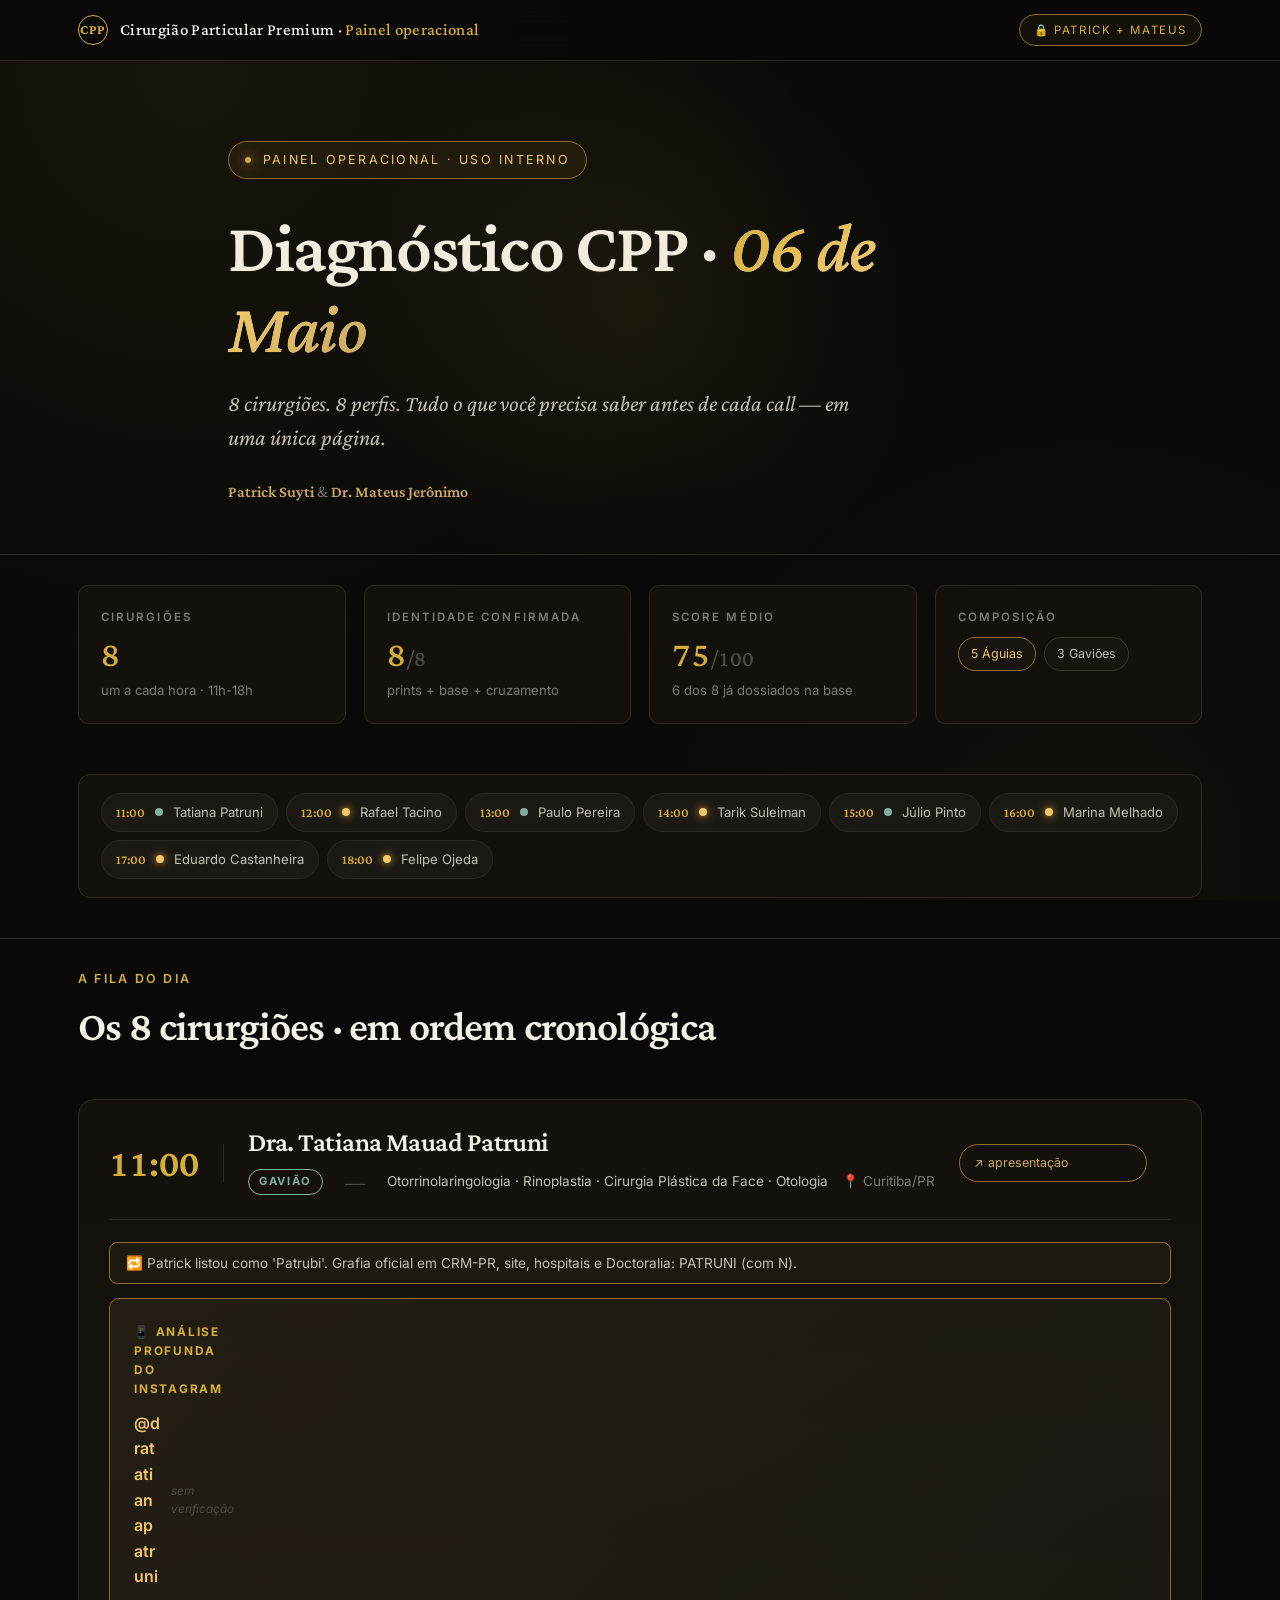
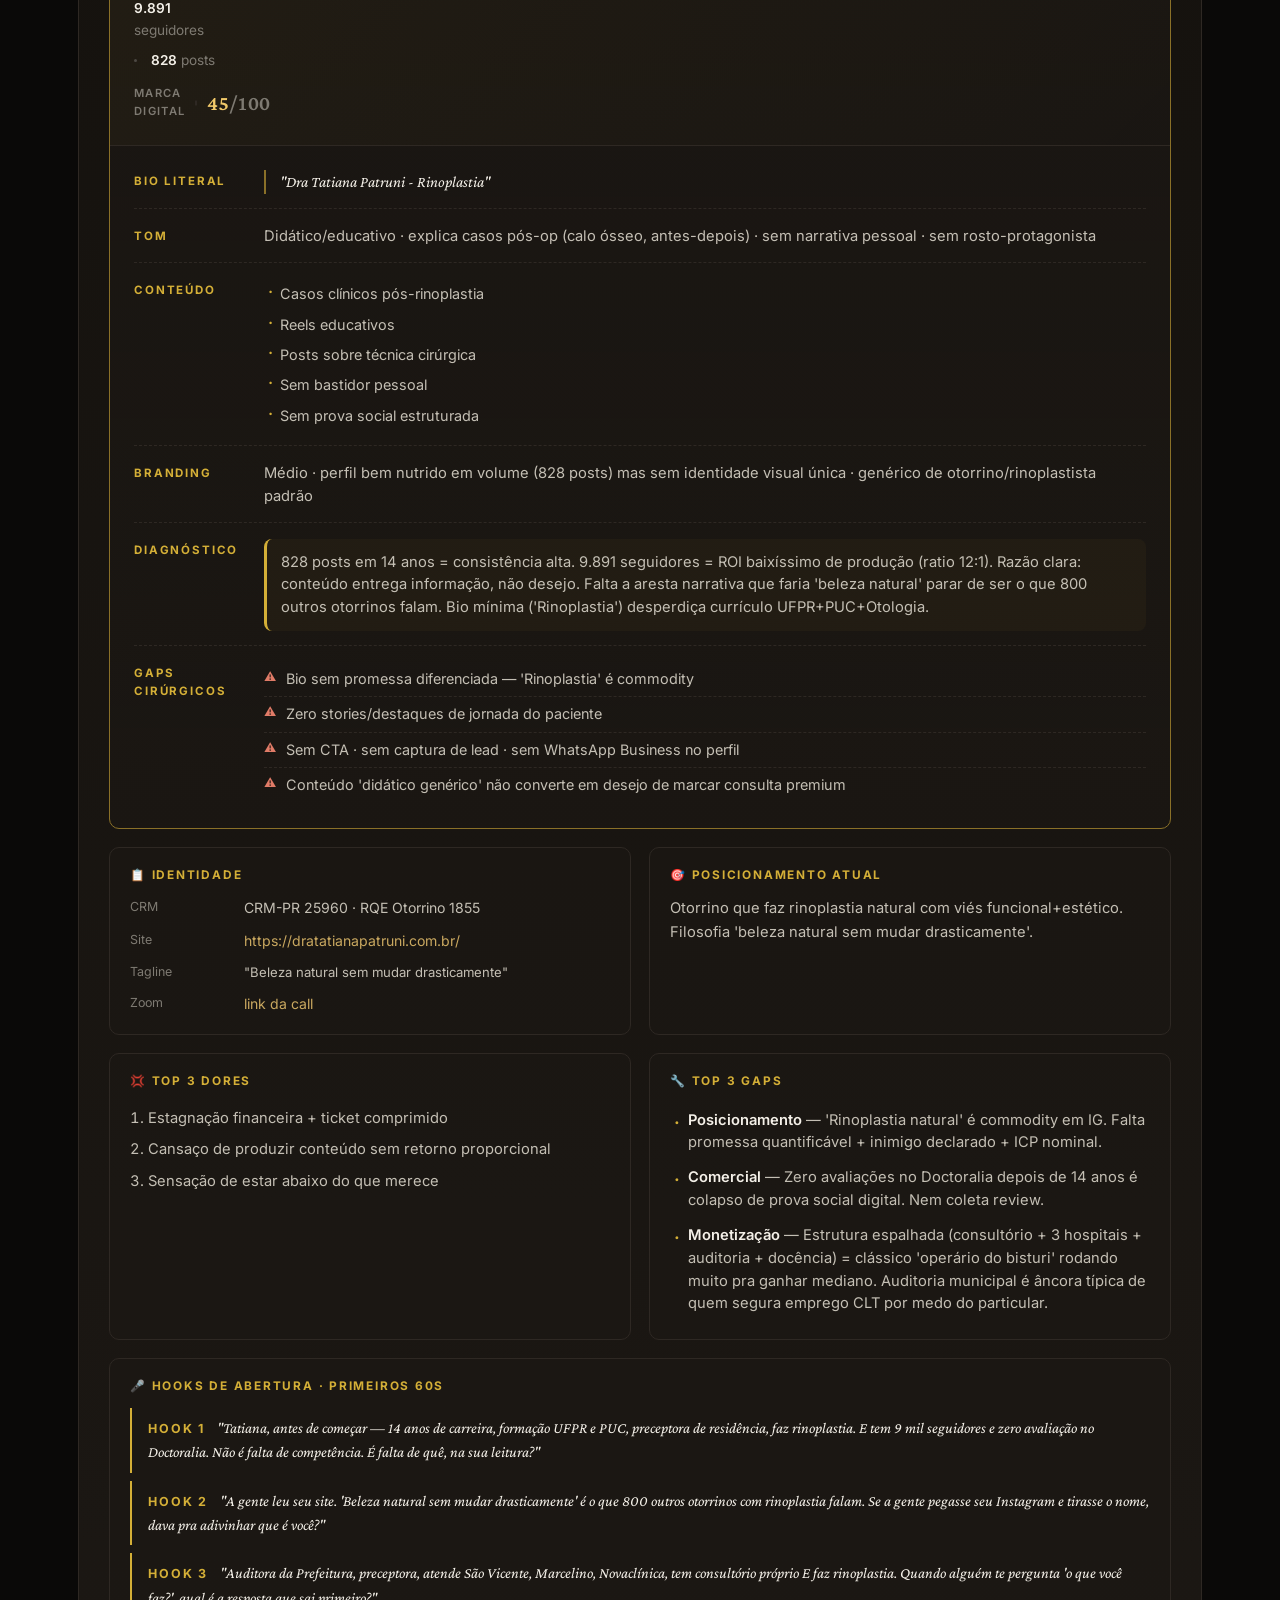
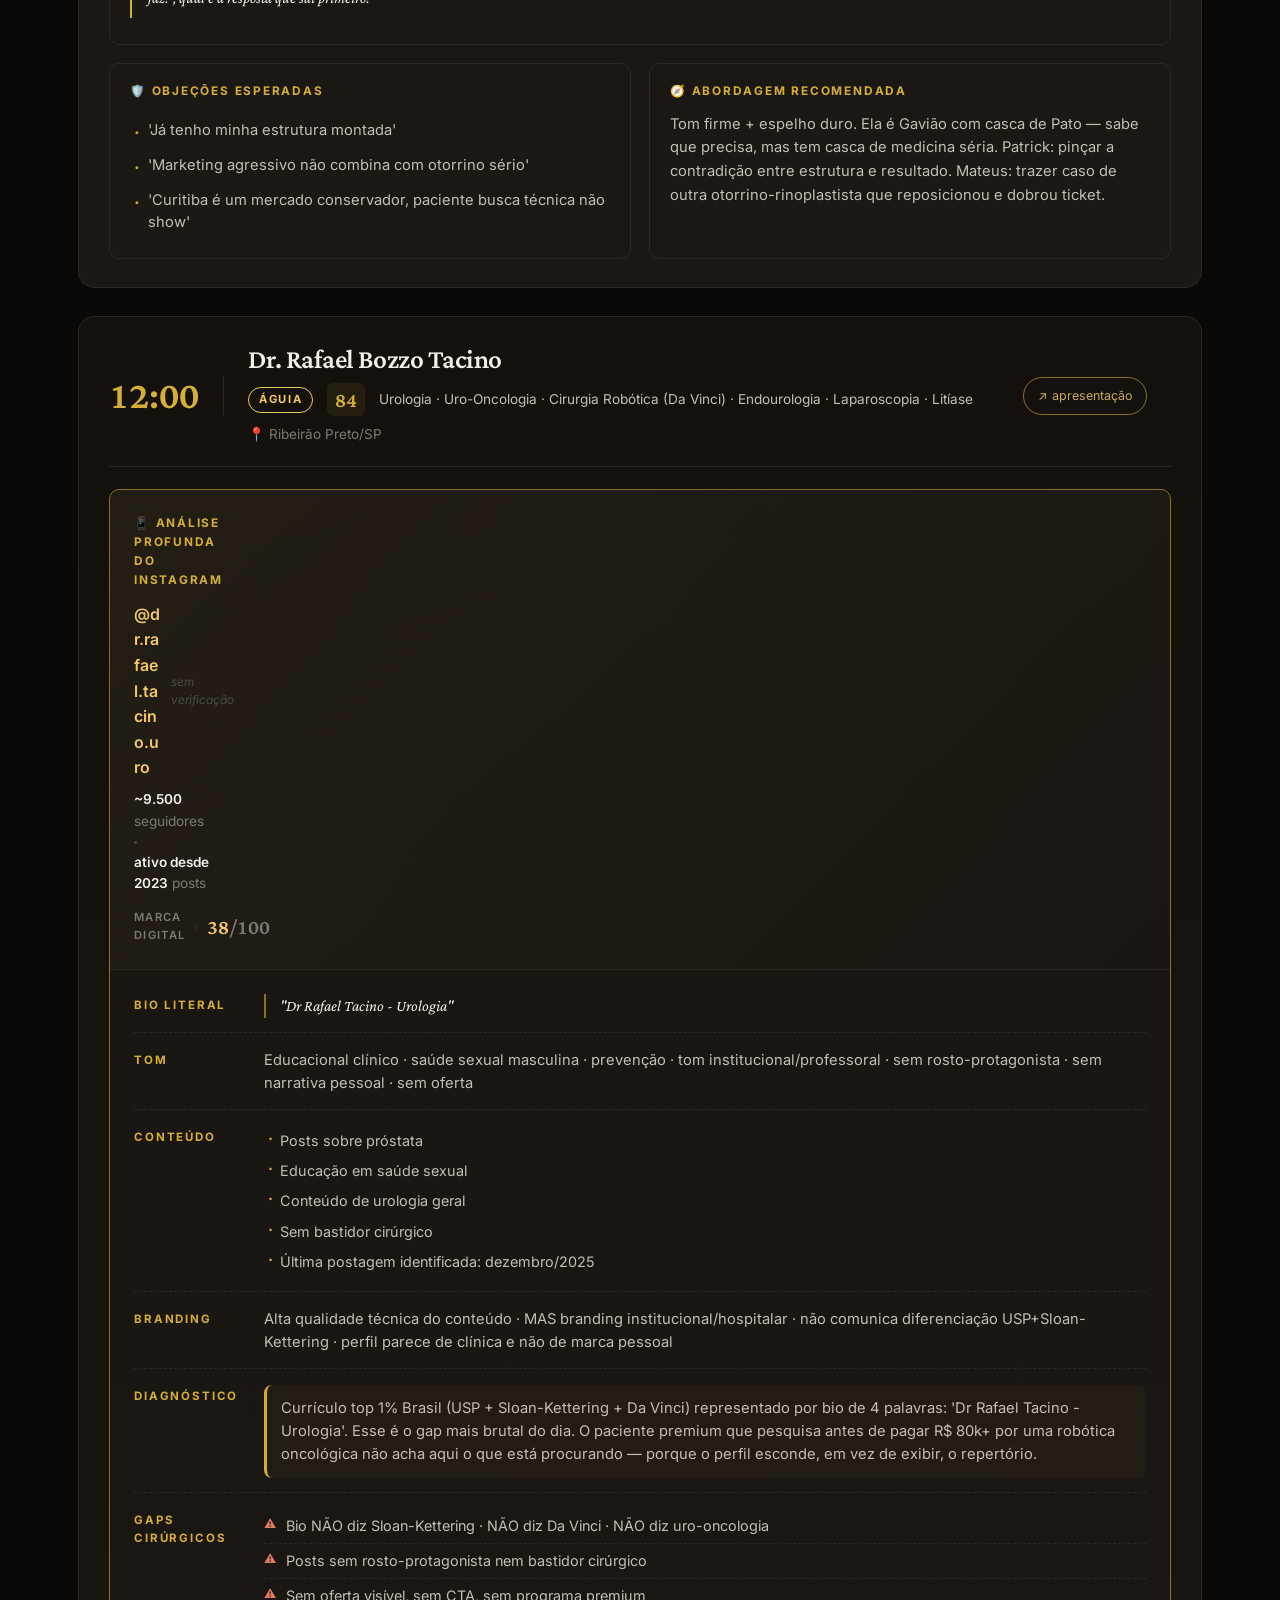
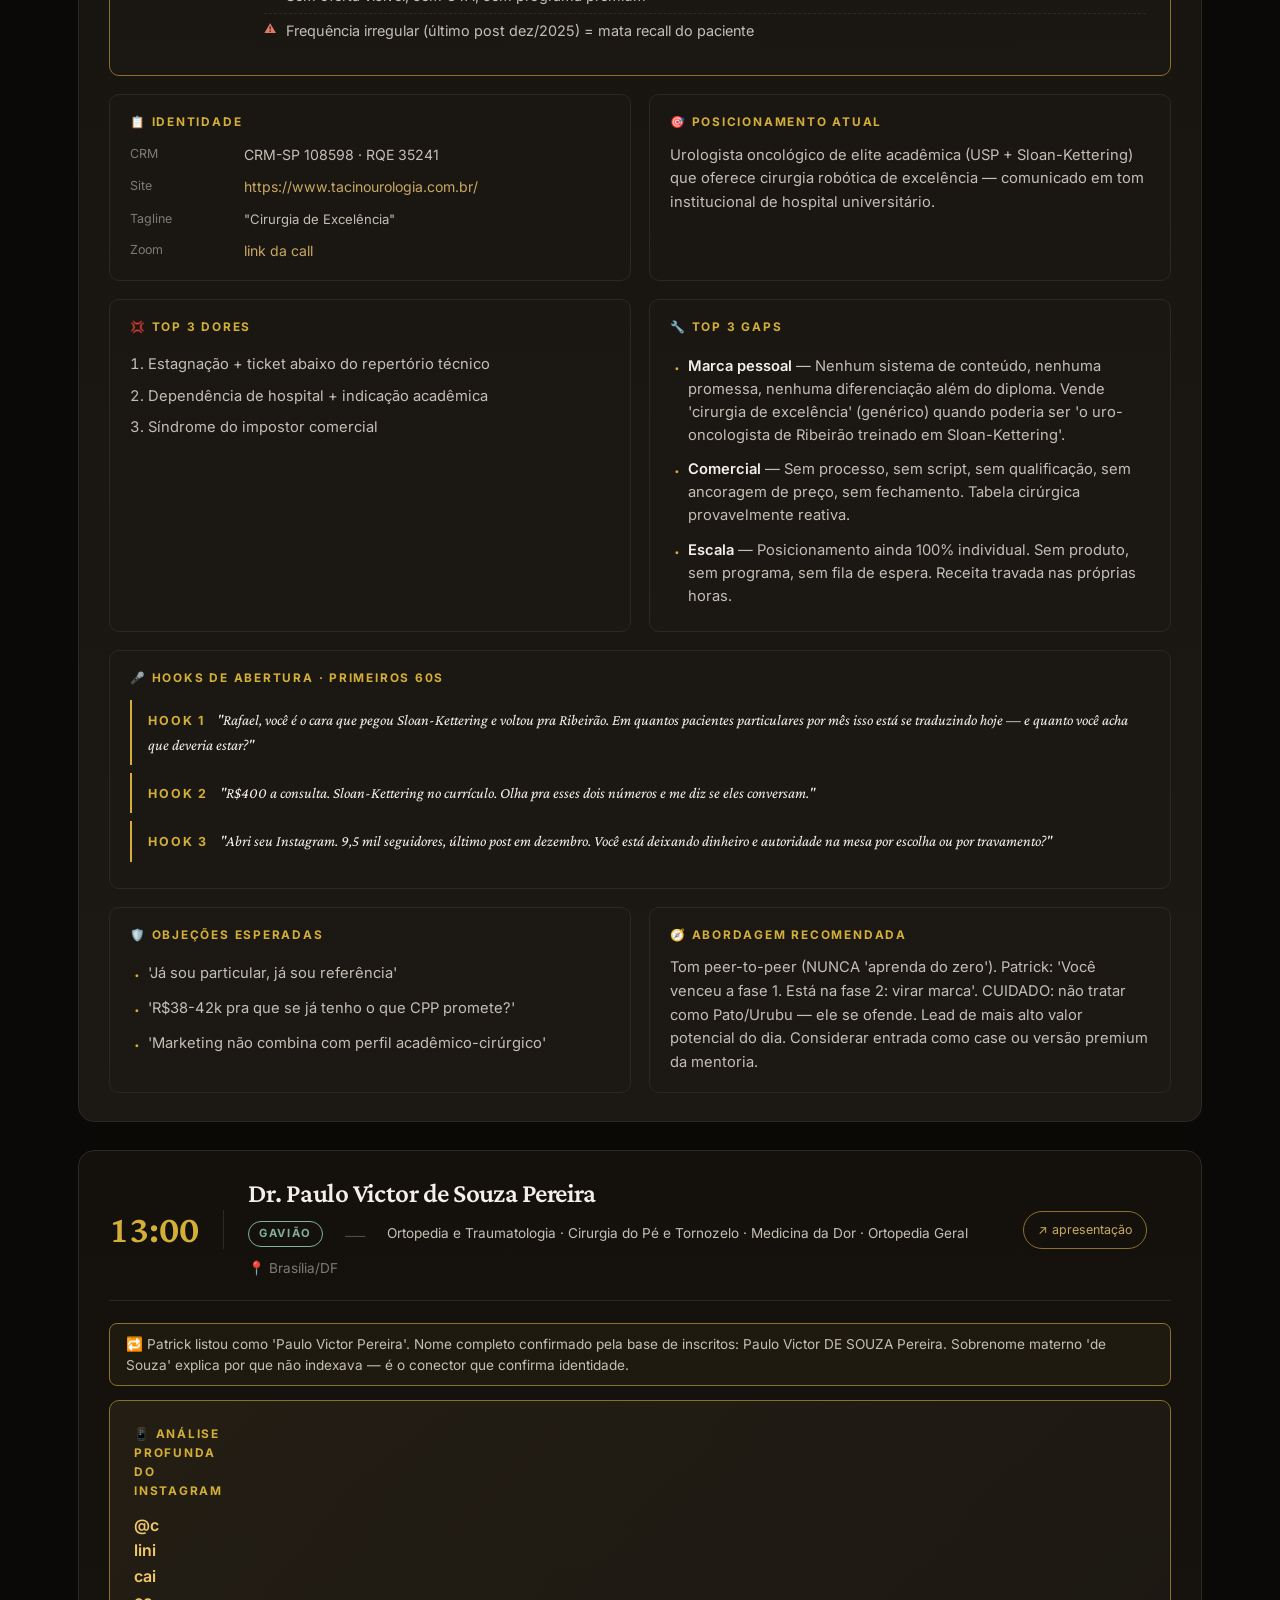
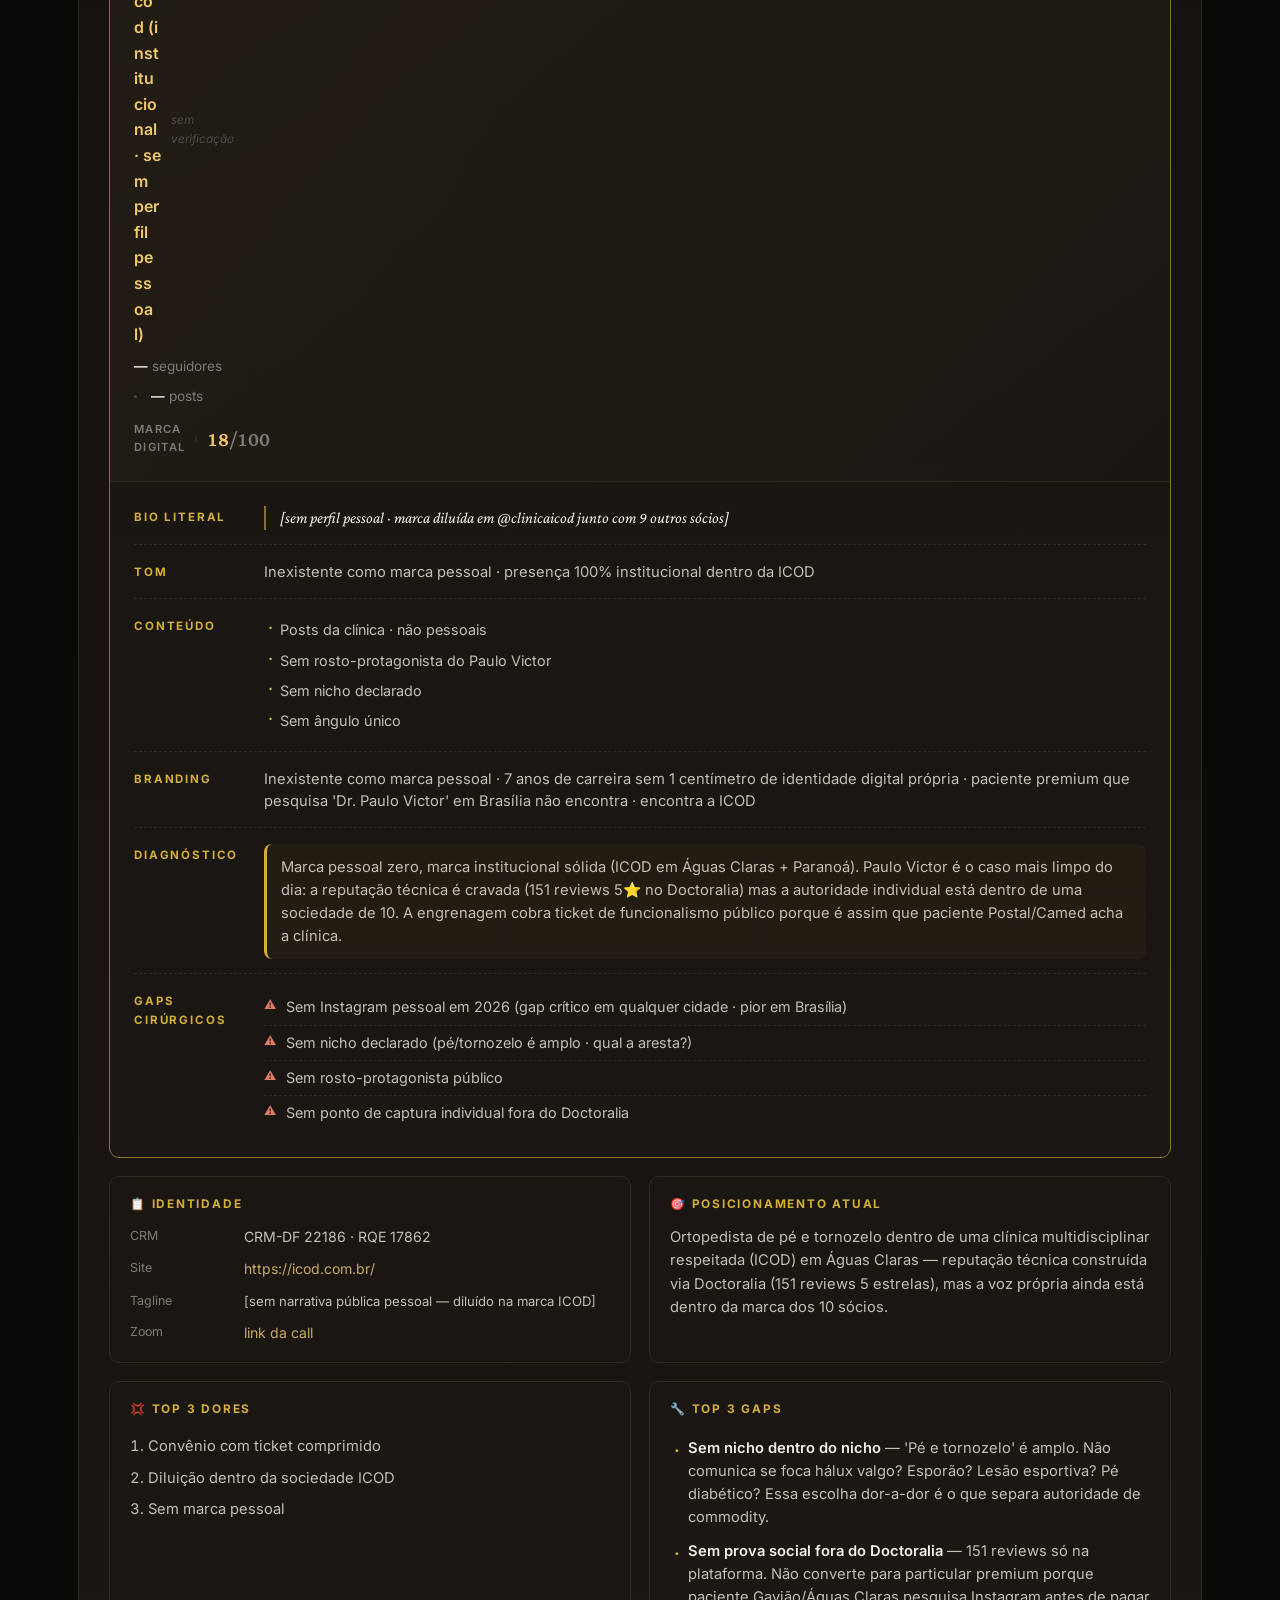
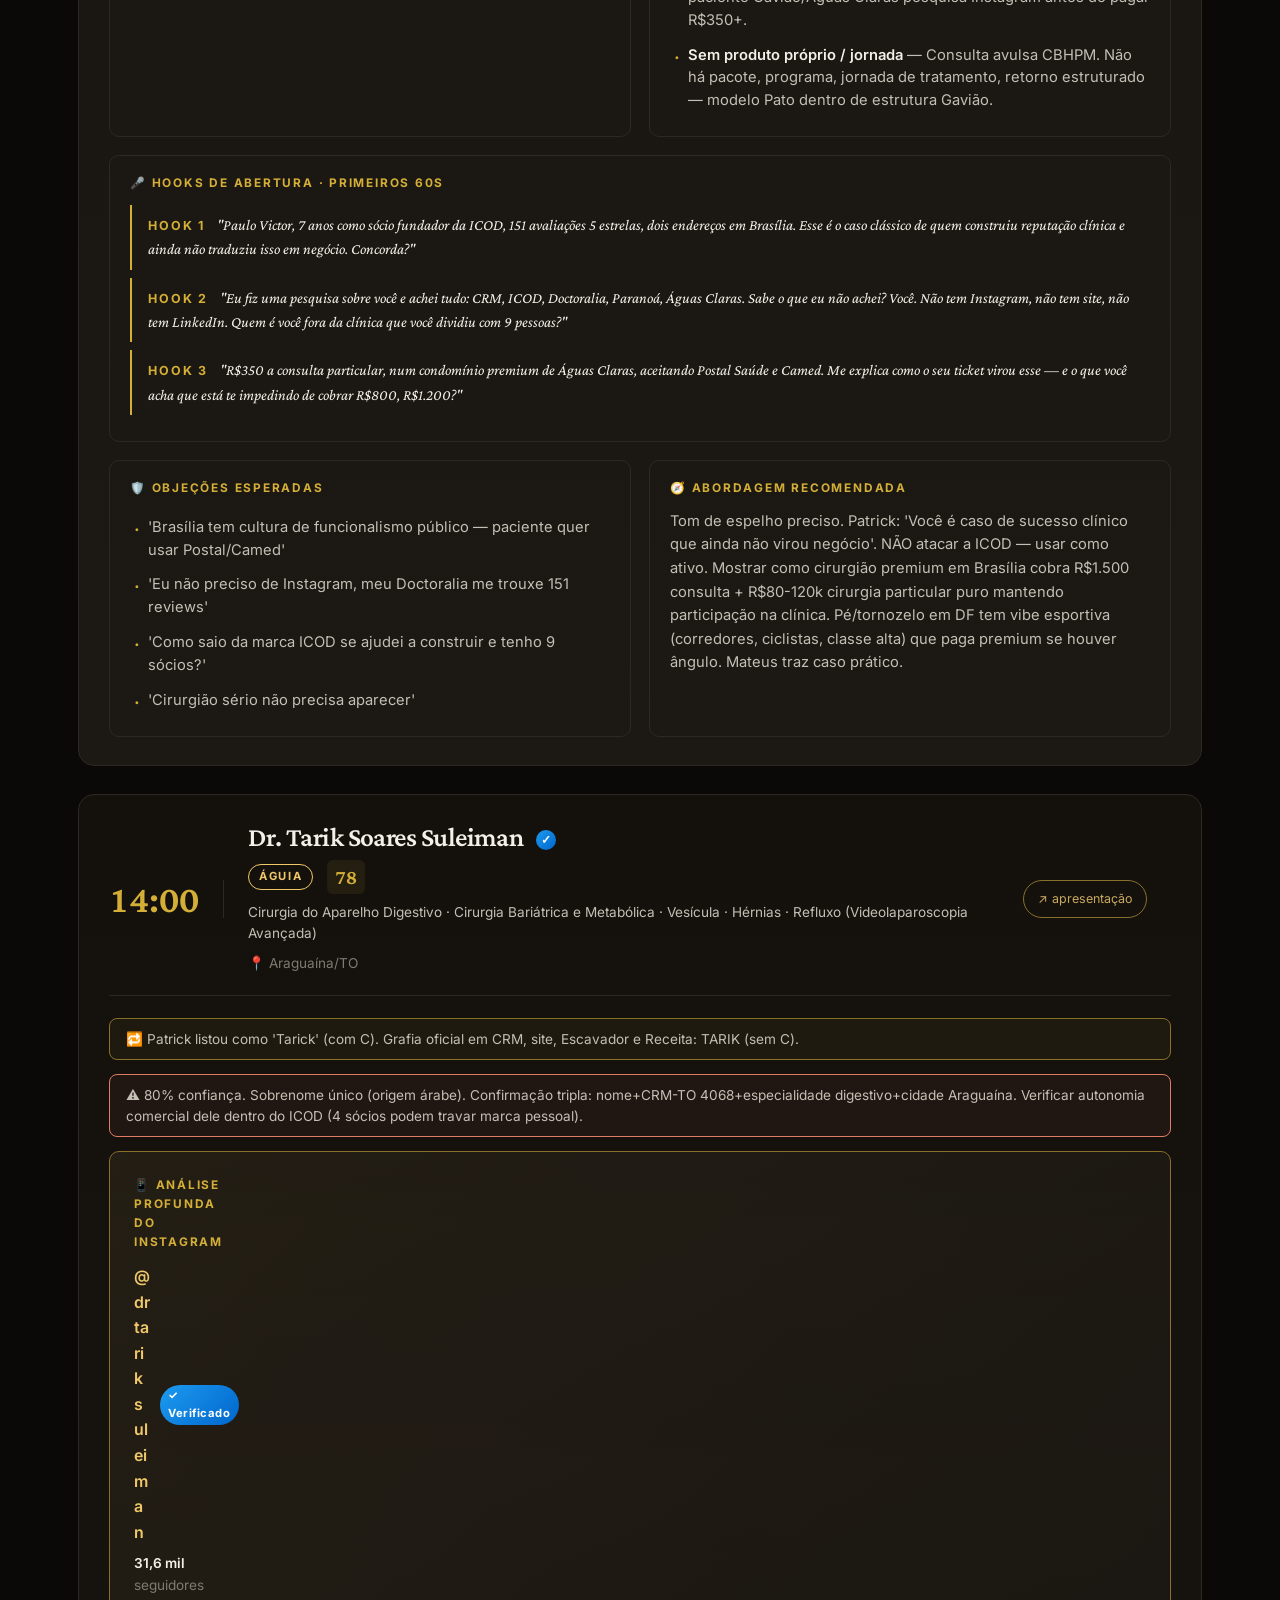
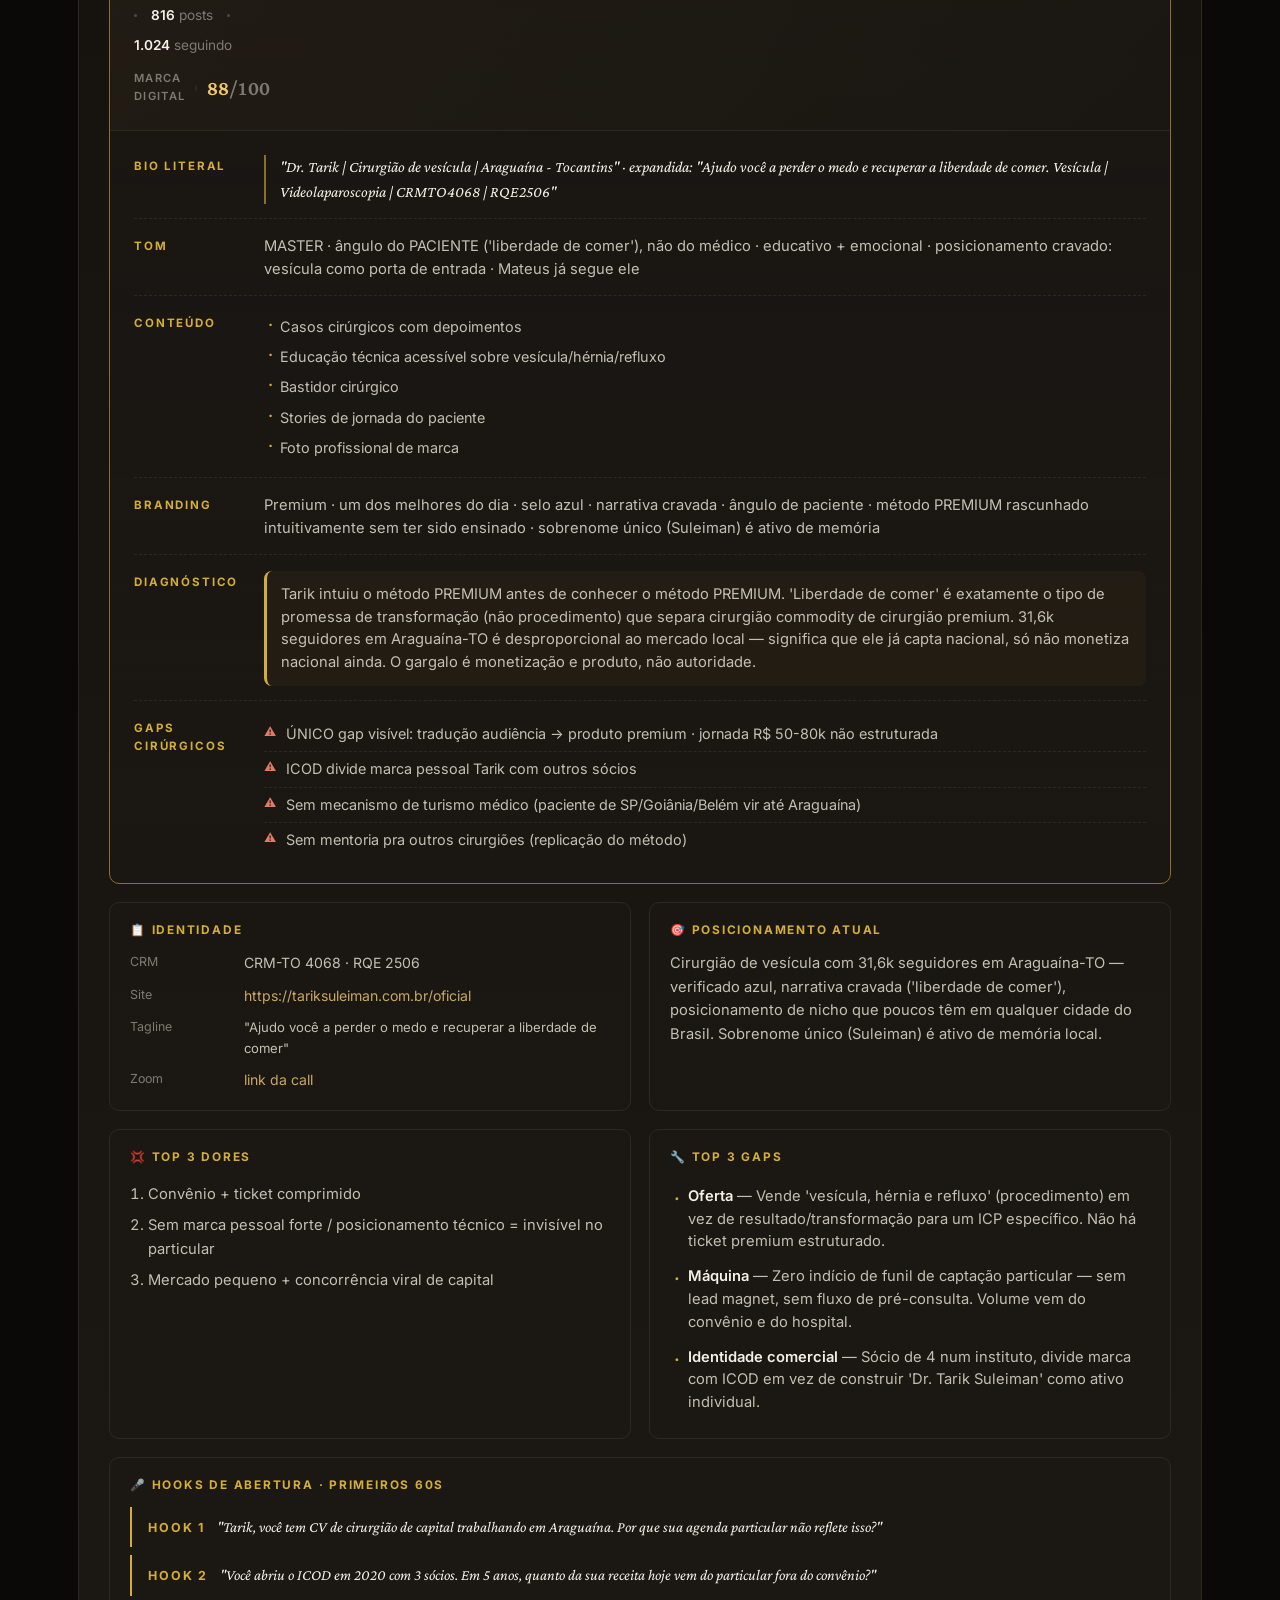
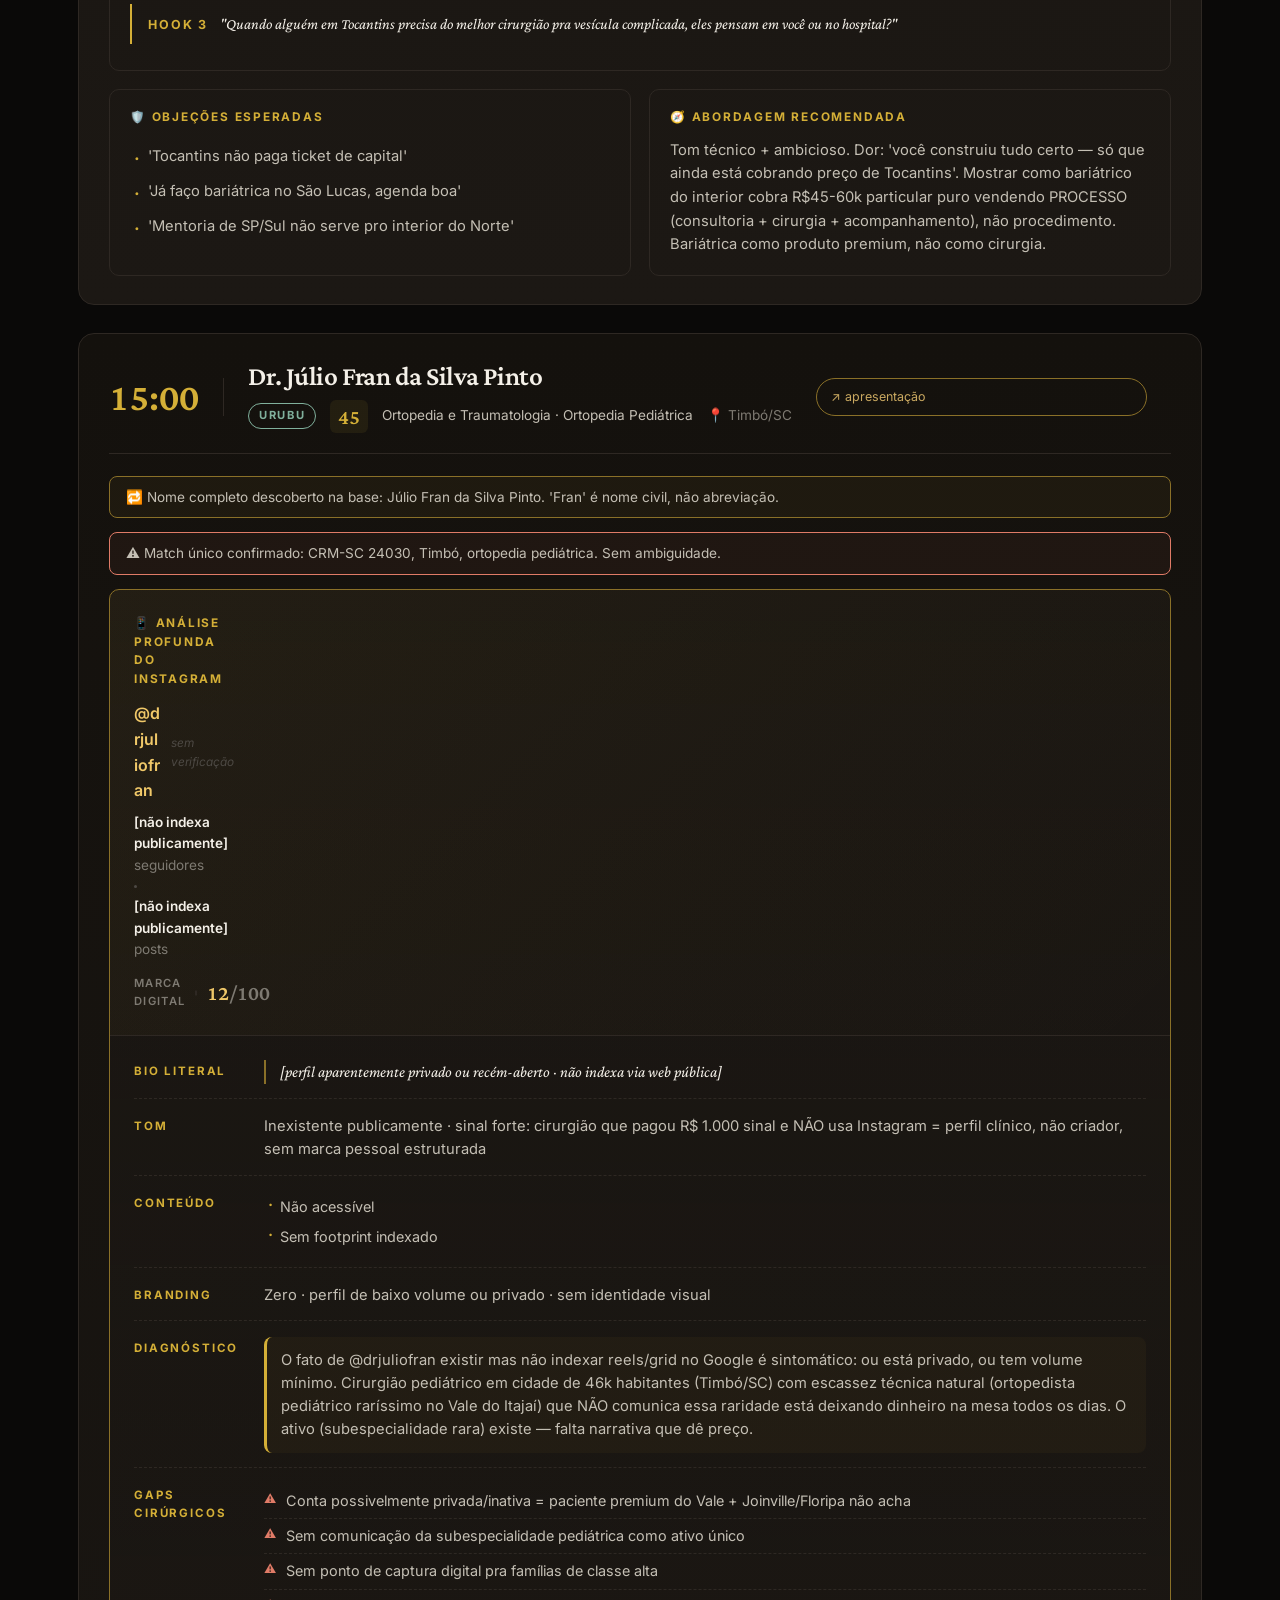
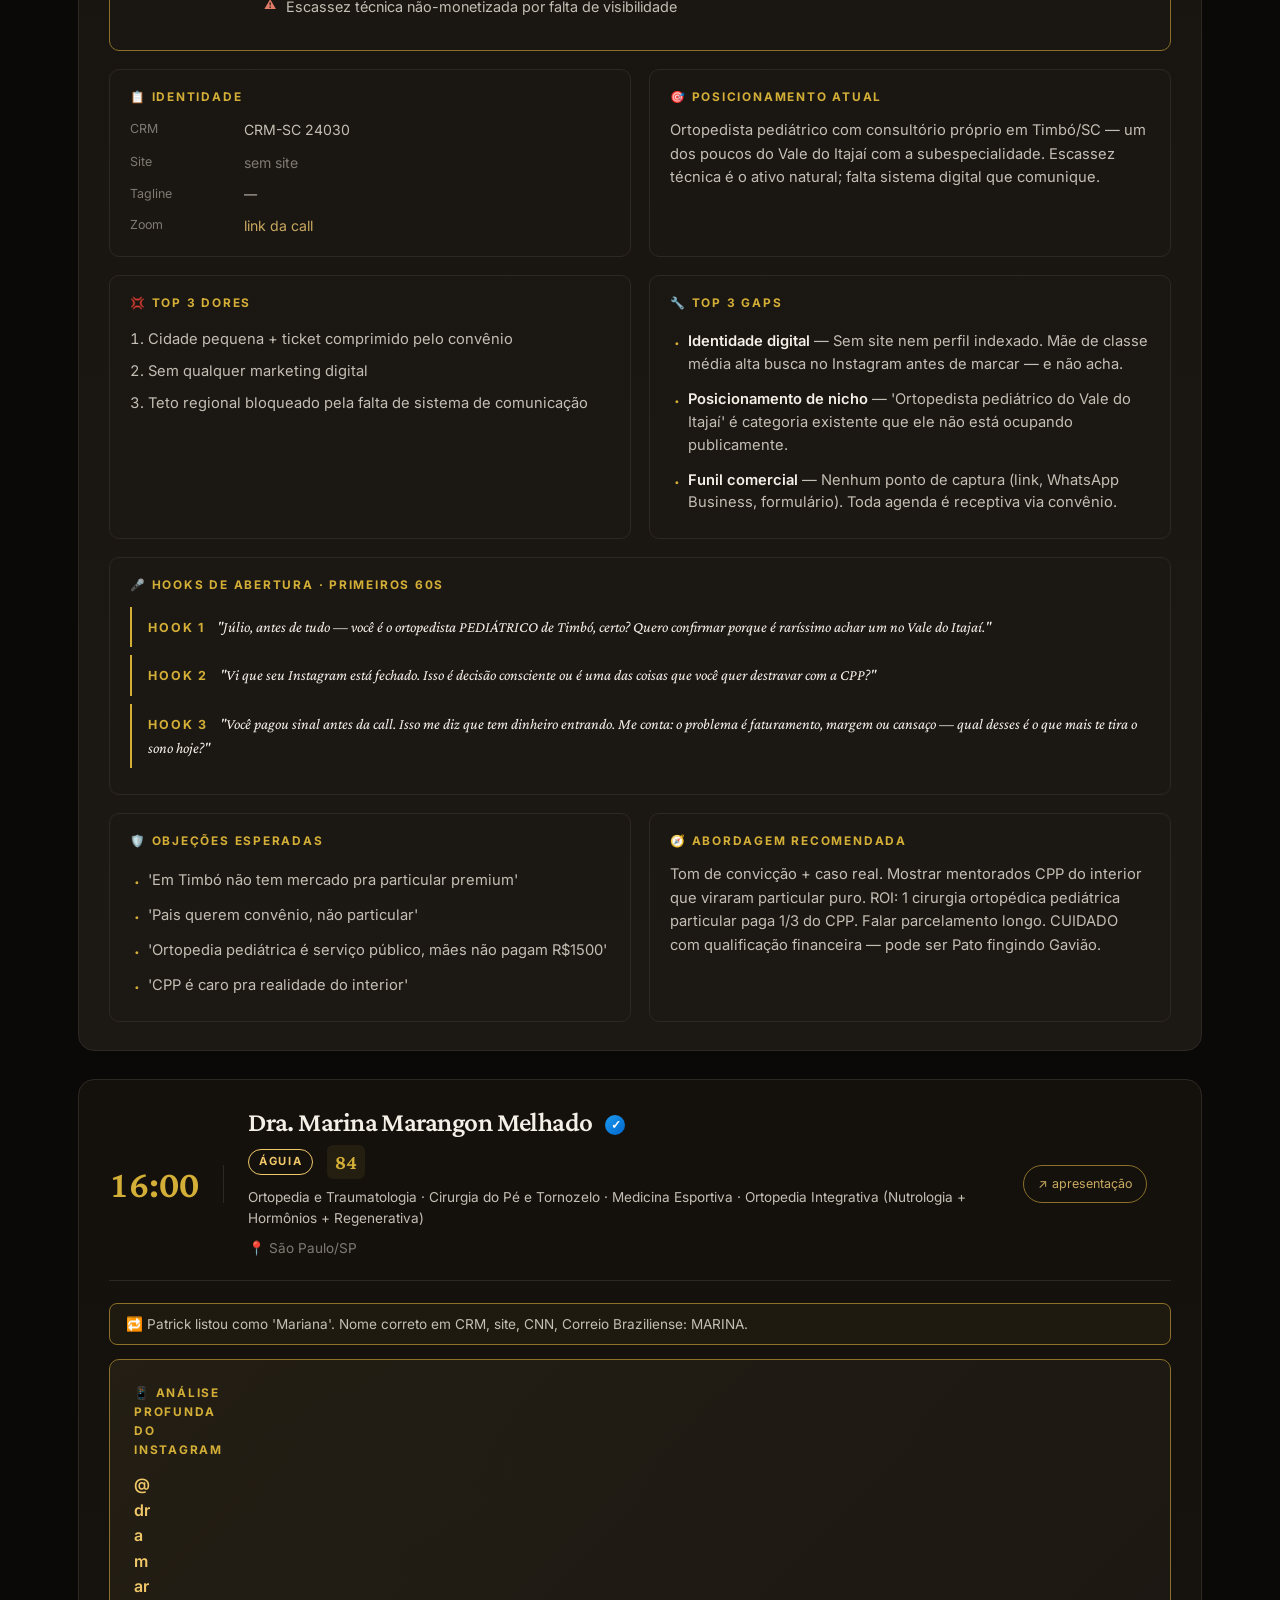
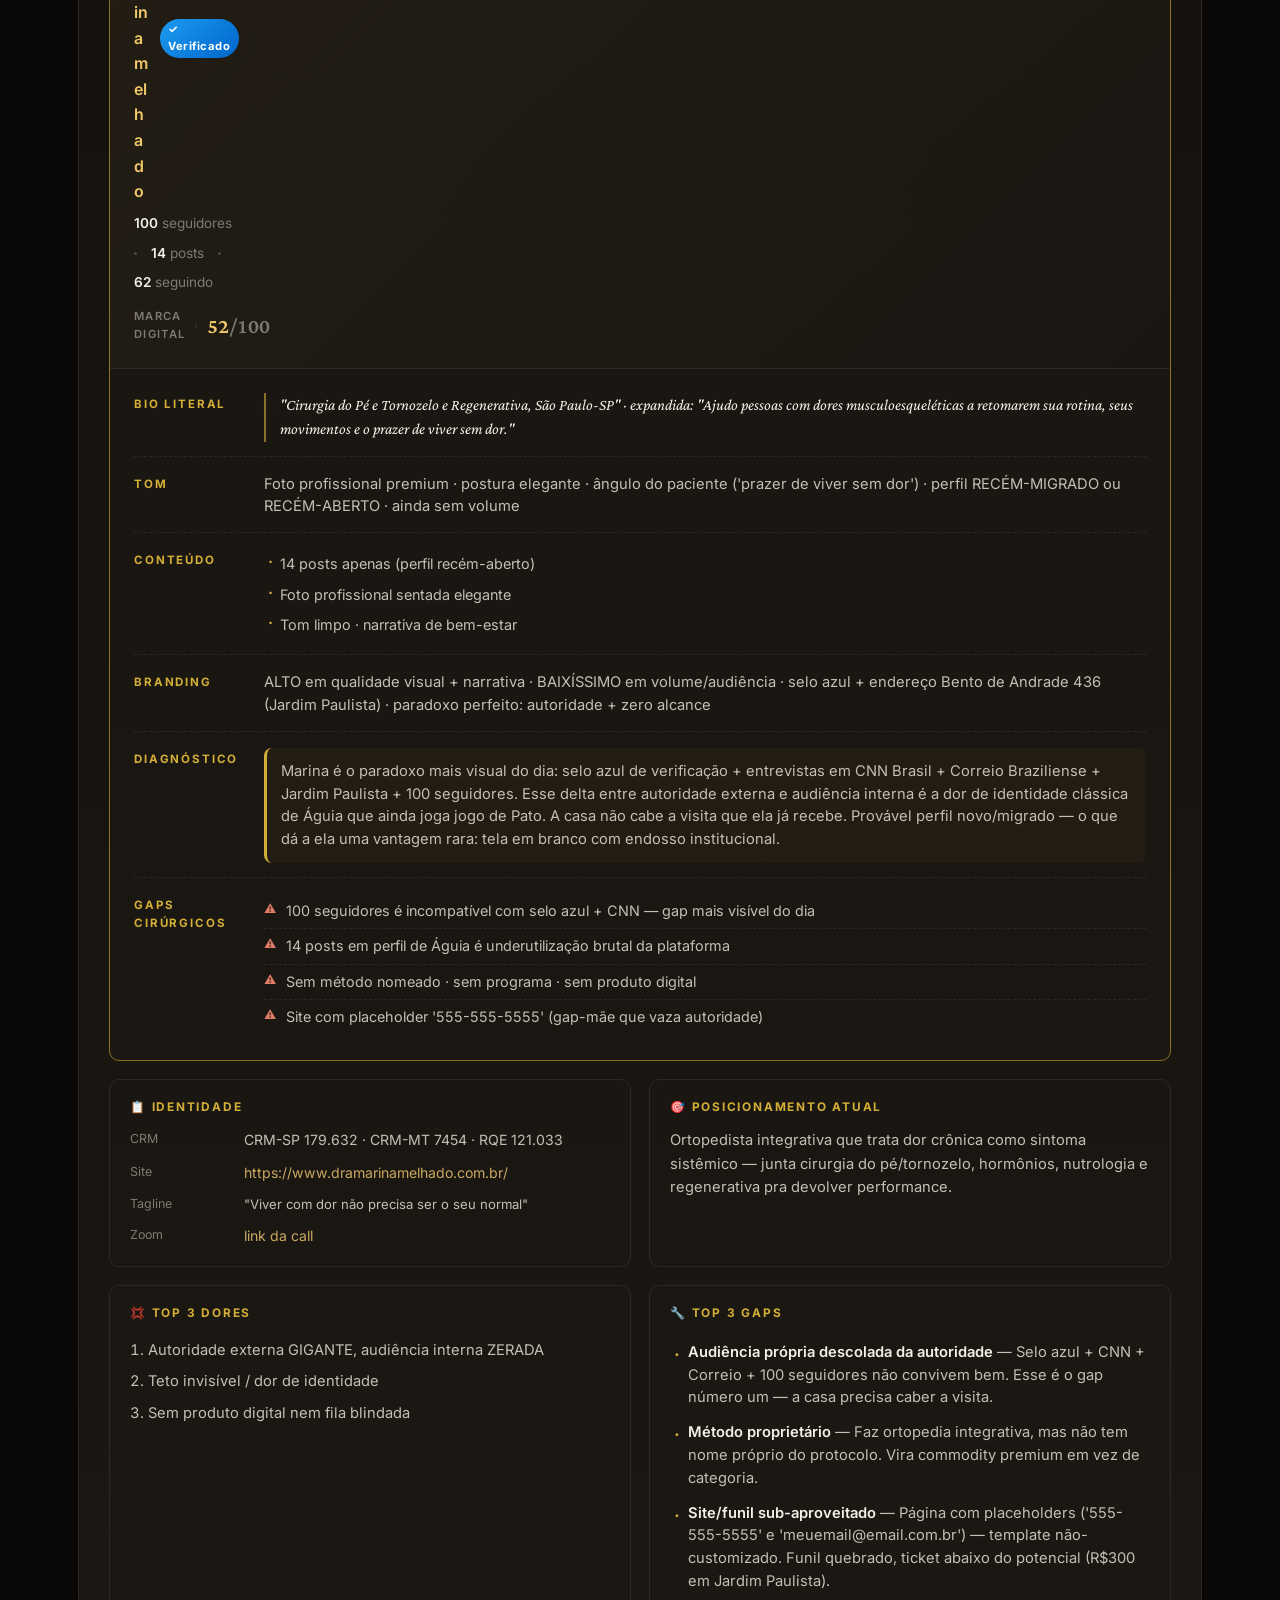
==== commit 6d3363dd: "painel operacional: avatar IG + analise profunda do Instagram (10 dimensoes) por cirurgiao + selo ve" ====
--- a/index.html
+++ b/index.html
@@ -81,8 +81,9 @@
     <article class="op-card" id="op-tatiana-patruni">
       <header class="op-card-head">
         <div class="op-time">11:00</div>
+        <img src="https://unavatar.io/instagram/dratatianapatruni" alt="" class="op-head-avatar" loading="lazy" onerror="this.style.display='none'">
         <div class="op-id">
-          <h3>Dra. Tatiana Mauad Patruni</h3>
+          <h3>Dra. Tatiana Mauad Patruni </h3>
           <div class="op-meta">
             <span class="op-perfil gaviao">GAVIÃO</span>
             <span class="op-score muted">—</span>
@@ -96,14 +97,71 @@
       <div class="op-correcao">🔁 Patrick listou como &#x27;Patrubi&#x27;. Grafia oficial em CRM-PR, site, hospitais e Doctoralia: PATRUNI (com N).</div>
       
 
+      
+      <div class="op-block op-block-wide ig-deep">
+        <div class="ig-deep-head">
+          <img src="https://unavatar.io/instagram/dratatianapatruni" alt="@dratatianapatruni" class="ig-avatar" loading="lazy" onerror="this.style.display='none'">
+          <div class="ig-deep-meta">
+            <h5 style="margin-bottom: 4px;">📱 Análise profunda do Instagram</h5>
+            <div class="ig-handle-row">
+              <a href="https://www.instagram.com/dratatianapatruni/" target="_blank" rel="noopener" class="ig-handle-link">@dratatianapatruni</a>
+              <span class="ig-not-verified">sem verificação</span>
+            </div>
+            <div class="ig-stats">
+              <span><strong>9.891</strong> seguidores</span>
+              <span class="dot"></span>
+              <span><strong>828</strong> posts</span>
+              
+            </div>
+            <div class="ig-score-bar">
+              <div class="ig-score-label">Marca digital</div>
+              <div class="ig-score-track"><div class="ig-score-fill mid" style="width: 45%"></div></div>
+              <div class="ig-score-num">45<span class="muted">/100</span></div>
+            </div>
+          </div>
+        </div>
+
+        <div class="ig-deep-body">
+          <div class="ig-deep-row">
+            <div class="ig-k">Bio literal</div>
+            <div class="ig-v ig-quote">&quot;Dra Tatiana Patruni - Rinoplastia&quot;</div>
+          </div>
+          <div class="ig-deep-row">
+            <div class="ig-k">Tom</div>
+            <div class="ig-v">Didático/educativo · explica casos pós-op (calo ósseo, antes-depois) · sem narrativa pessoal · sem rosto-protagonista</div>
+          </div>
+          <div class="ig-deep-row">
+            <div class="ig-k">Conteúdo</div>
+            <div class="ig-v"><ul class="ig-list"><li>Casos clínicos pós-rinoplastia</li>
+<li>Reels educativos</li>
+<li>Posts sobre técnica cirúrgica</li>
+<li>Sem bastidor pessoal</li>
+<li>Sem prova social estruturada</li></ul></div>
+          </div>
+          <div class="ig-deep-row">
+            <div class="ig-k">Branding</div>
+            <div class="ig-v">Médio · perfil bem nutrido em volume (828 posts) mas sem identidade visual única · genérico de otorrino/rinoplastista padrão</div>
+          </div>
+          <div class="ig-deep-row">
+            <div class="ig-k">Diagnóstico</div>
+            <div class="ig-v ig-diag">828 posts em 14 anos = consistência alta. 9.891 seguidores = ROI baixíssimo de produção (ratio 12:1). Razão clara: conteúdo entrega informação, não desejo. Falta a aresta narrativa que faria &#x27;beleza natural&#x27; parar de ser o que 800 outros otorrinos falam. Bio mínima (&#x27;Rinoplastia&#x27;) desperdiça currículo UFPR+PUC+Otologia.</div>
+          </div>
+          <div class="ig-deep-row">
+            <div class="ig-k">Gaps cirúrgicos</div>
+            <div class="ig-v"><ul class="ig-gaps"><li>Bio sem promessa diferenciada — &#x27;Rinoplastia&#x27; é commodity</li>
+<li>Zero stories/destaques de jornada do paciente</li>
+<li>Sem CTA · sem captura de lead · sem WhatsApp Business no perfil</li>
+<li>Conteúdo &#x27;didático genérico&#x27; não converte em desejo de marcar consulta premium</li></ul></div>
+          </div>
+        </div>
+      </div>
+
       <div class="op-grid">
         <div class="op-block">
           <h5>📋 Identidade</h5>
           <div class="op-kv">
             <div class="k">CRM</div><div class="v">CRM-PR 25960 · RQE Otorrino 1855</div>
-            <div class="k">Instagram</div><div class="v"><a href="https://www.instagram.com/dratatianapatruni/" target="_blank" rel="noopener" class="op-link">@dratatianapatruni</a> <span class="muted">· 9.891 seg · 828 posts</span></div>
             <div class="k">Site</div><div class="v"><a href="https://dratatianapatruni.com.br/" target="_blank" rel="noopener" class="op-link">https://dratatianapatruni.com.br/</a></div>
-            <div class="k">Bio IG</div><div class="v small">&quot;Dra Tatiana Patruni - Rinoplastia&quot;</div>
             <div class="k">Tagline</div><div class="v small">&quot;Beleza natural sem mudar drasticamente&quot;</div>
             <div class="k">Zoom</div><div class="v"><a href="https://us06web.zoom.us/j/87051724132" target="_blank" rel="noopener" class="op-link">link da call</a></div>
           </div>
@@ -143,8 +201,9 @@
     <article class="op-card" id="op-rafael-bozzo-tacino">
       <header class="op-card-head">
         <div class="op-time">12:00</div>
+        <img src="https://unavatar.io/instagram/dr.rafael.tacino.uro" alt="" class="op-head-avatar" loading="lazy" onerror="this.style.display='none'">
         <div class="op-id">
-          <h3>Dr. Rafael Bozzo Tacino</h3>
+          <h3>Dr. Rafael Bozzo Tacino </h3>
           <div class="op-meta">
             <span class="op-perfil aguia">ÁGUIA</span>
             <span class="op-score">84</span>
@@ -158,14 +217,71 @@
       
       
 
+      
+      <div class="op-block op-block-wide ig-deep">
+        <div class="ig-deep-head">
+          <img src="https://unavatar.io/instagram/dr.rafael.tacino.uro" alt="@dr.rafael.tacino.uro" class="ig-avatar" loading="lazy" onerror="this.style.display='none'">
+          <div class="ig-deep-meta">
+            <h5 style="margin-bottom: 4px;">📱 Análise profunda do Instagram</h5>
+            <div class="ig-handle-row">
+              <a href="https://www.instagram.com/dr.rafael.tacino.uro/" target="_blank" rel="noopener" class="ig-handle-link">@dr.rafael.tacino.uro</a>
+              <span class="ig-not-verified">sem verificação</span>
+            </div>
+            <div class="ig-stats">
+              <span><strong>~9.500</strong> seguidores</span>
+              <span class="dot"></span>
+              <span><strong>ativo desde 2023</strong> posts</span>
+              
+            </div>
+            <div class="ig-score-bar">
+              <div class="ig-score-label">Marca digital</div>
+              <div class="ig-score-track"><div class="ig-score-fill low" style="width: 38%"></div></div>
+              <div class="ig-score-num">38<span class="muted">/100</span></div>
+            </div>
+          </div>
+        </div>
+
+        <div class="ig-deep-body">
+          <div class="ig-deep-row">
+            <div class="ig-k">Bio literal</div>
+            <div class="ig-v ig-quote">&quot;Dr Rafael Tacino - Urologia&quot;</div>
+          </div>
+          <div class="ig-deep-row">
+            <div class="ig-k">Tom</div>
+            <div class="ig-v">Educacional clínico · saúde sexual masculina · prevenção · tom institucional/professoral · sem rosto-protagonista · sem narrativa pessoal · sem oferta</div>
+          </div>
+          <div class="ig-deep-row">
+            <div class="ig-k">Conteúdo</div>
+            <div class="ig-v"><ul class="ig-list"><li>Posts sobre próstata</li>
+<li>Educação em saúde sexual</li>
+<li>Conteúdo de urologia geral</li>
+<li>Sem bastidor cirúrgico</li>
+<li>Última postagem identificada: dezembro/2025</li></ul></div>
+          </div>
+          <div class="ig-deep-row">
+            <div class="ig-k">Branding</div>
+            <div class="ig-v">Alta qualidade técnica do conteúdo · MAS branding institucional/hospitalar · não comunica diferenciação USP+Sloan-Kettering · perfil parece de clínica e não de marca pessoal</div>
+          </div>
+          <div class="ig-deep-row">
+            <div class="ig-k">Diagnóstico</div>
+            <div class="ig-v ig-diag">Currículo top 1% Brasil (USP + Sloan-Kettering + Da Vinci) representado por bio de 4 palavras: &#x27;Dr Rafael Tacino - Urologia&#x27;. Esse é o gap mais brutal do dia. O paciente premium que pesquisa antes de pagar R$ 80k+ por uma robótica oncológica não acha aqui o que está procurando — porque o perfil esconde, em vez de exibir, o repertório.</div>
+          </div>
+          <div class="ig-deep-row">
+            <div class="ig-k">Gaps cirúrgicos</div>
+            <div class="ig-v"><ul class="ig-gaps"><li>Bio NÃO diz Sloan-Kettering · NÃO diz Da Vinci · NÃO diz uro-oncologia</li>
+<li>Posts sem rosto-protagonista nem bastidor cirúrgico</li>
+<li>Sem oferta visível, sem CTA, sem programa premium</li>
+<li>Frequência irregular (último post dez/2025) = mata recall do paciente</li></ul></div>
+          </div>
+        </div>
+      </div>
+
       <div class="op-grid">
         <div class="op-block">
           <h5>📋 Identidade</h5>
           <div class="op-kv">
             <div class="k">CRM</div><div class="v">CRM-SP 108598 · RQE 35241</div>
-            <div class="k">Instagram</div><div class="v"><a href="https://www.instagram.com/dr.rafael.tacino.uro/" target="_blank" rel="noopener" class="op-link">@dr.rafael.tacino.uro</a> <span class="muted">· ~9.500 seg · ativo desde 2023 posts</span></div>
             <div class="k">Site</div><div class="v"><a href="https://www.tacinourologia.com.br/" target="_blank" rel="noopener" class="op-link">https://www.tacinourologia.com.br/</a></div>
-            <div class="k">Bio IG</div><div class="v small">&quot;Dr Rafael Tacino - Urologia&quot;</div>
             <div class="k">Tagline</div><div class="v small">&quot;Cirurgia de Excelência&quot;</div>
             <div class="k">Zoom</div><div class="v"><a href="https://us06web.zoom.us/j/83011506773" target="_blank" rel="noopener" class="op-link">link da call</a></div>
           </div>
@@ -205,8 +321,9 @@
     <article class="op-card" id="op-paulo-victor-pereira">
       <header class="op-card-head">
         <div class="op-time">13:00</div>
+        <img src="https://unavatar.io/instagram/clinicaicod" alt="" class="op-head-avatar" loading="lazy" onerror="this.style.display='none'">
         <div class="op-id">
-          <h3>Dr. Paulo Victor de Souza Pereira</h3>
+          <h3>Dr. Paulo Victor de Souza Pereira </h3>
           <div class="op-meta">
             <span class="op-perfil gaviao">GAVIÃO</span>
             <span class="op-score muted">—</span>
@@ -220,14 +337,70 @@
       <div class="op-correcao">🔁 Patrick listou como &#x27;Paulo Victor Pereira&#x27;. Nome completo confirmado pela base de inscritos: Paulo Victor DE SOUZA Pereira. Sobrenome materno &#x27;de Souza&#x27; explica por que não indexava — é o conector que confirma identidade.</div>
       
 
+      
+      <div class="op-block op-block-wide ig-deep">
+        <div class="ig-deep-head">
+          <img src="https://unavatar.io/instagram/clinicaicod" alt="@clinicaicod (institucional · sem perfil pessoal)" class="ig-avatar" loading="lazy" onerror="this.style.display='none'">
+          <div class="ig-deep-meta">
+            <h5 style="margin-bottom: 4px;">📱 Análise profunda do Instagram</h5>
+            <div class="ig-handle-row">
+              <a href="https://www.instagram.com/clinicaicod/" target="_blank" rel="noopener" class="ig-handle-link">@clinicaicod (institucional · sem perfil pessoal)</a>
+              <span class="ig-not-verified">sem verificação</span>
+            </div>
+            <div class="ig-stats">
+              <span><strong>—</strong> seguidores</span>
+              <span class="dot"></span>
+              <span><strong>—</strong> posts</span>
+              
+            </div>
+            <div class="ig-score-bar">
+              <div class="ig-score-label">Marca digital</div>
+              <div class="ig-score-track"><div class="ig-score-fill low" style="width: 18%"></div></div>
+              <div class="ig-score-num">18<span class="muted">/100</span></div>
+            </div>
+          </div>
+        </div>
+
+        <div class="ig-deep-body">
+          <div class="ig-deep-row">
+            <div class="ig-k">Bio literal</div>
+            <div class="ig-v ig-quote">[sem perfil pessoal · marca diluída em @clinicaicod junto com 9 outros sócios]</div>
+          </div>
+          <div class="ig-deep-row">
+            <div class="ig-k">Tom</div>
+            <div class="ig-v">Inexistente como marca pessoal · presença 100% institucional dentro da ICOD</div>
+          </div>
+          <div class="ig-deep-row">
+            <div class="ig-k">Conteúdo</div>
+            <div class="ig-v"><ul class="ig-list"><li>Posts da clínica · não pessoais</li>
+<li>Sem rosto-protagonista do Paulo Victor</li>
+<li>Sem nicho declarado</li>
+<li>Sem ângulo único</li></ul></div>
+          </div>
+          <div class="ig-deep-row">
+            <div class="ig-k">Branding</div>
+            <div class="ig-v">Inexistente como marca pessoal · 7 anos de carreira sem 1 centímetro de identidade digital própria · paciente premium que pesquisa &#x27;Dr. Paulo Victor&#x27; em Brasília não encontra · encontra a ICOD</div>
+          </div>
+          <div class="ig-deep-row">
+            <div class="ig-k">Diagnóstico</div>
+            <div class="ig-v ig-diag">Marca pessoal zero, marca institucional sólida (ICOD em Águas Claras + Paranoá). Paulo Victor é o caso mais limpo do dia: a reputação técnica é cravada (151 reviews 5⭐ no Doctoralia) mas a autoridade individual está dentro de uma sociedade de 10. A engrenagem cobra ticket de funcionalismo público porque é assim que paciente Postal/Camed acha a clínica.</div>
+          </div>
+          <div class="ig-deep-row">
+            <div class="ig-k">Gaps cirúrgicos</div>
+            <div class="ig-v"><ul class="ig-gaps"><li>Sem Instagram pessoal em 2026 (gap crítico em qualquer cidade · pior em Brasília)</li>
+<li>Sem nicho declarado (pé/tornozelo é amplo · qual a aresta?)</li>
+<li>Sem rosto-protagonista público</li>
+<li>Sem ponto de captura individual fora do Doctoralia</li></ul></div>
+          </div>
+        </div>
+      </div>
+
       <div class="op-grid">
         <div class="op-block">
           <h5>📋 Identidade</h5>
           <div class="op-kv">
             <div class="k">CRM</div><div class="v">CRM-DF 22186 · RQE 17862</div>
-            <div class="k">Instagram</div><div class="v"><span class="muted">sem IG pessoal</span></div>
             <div class="k">Site</div><div class="v"><a href="https://icod.com.br/" target="_blank" rel="noopener" class="op-link">https://icod.com.br/</a></div>
-            <div class="k">Bio IG</div><div class="v small">[sem perfil pessoal — só vinculado a @clinicaicod institucional]</div>
             <div class="k">Tagline</div><div class="v small">[sem narrativa pública pessoal — diluído na marca ICOD]</div>
             <div class="k">Zoom</div><div class="v"><a href="https://us06web.zoom.us/j/88042216514" target="_blank" rel="noopener" class="op-link">link da call</a></div>
           </div>
@@ -267,8 +440,9 @@
     <article class="op-card" id="op-tarik-soares-suleiman">
       <header class="op-card-head">
         <div class="op-time">14:00</div>
+        <img src="https://unavatar.io/instagram/drtariksuleiman" alt="" class="op-head-avatar" loading="lazy" onerror="this.style.display='none'">
         <div class="op-id">
-          <h3>Dr. Tarik Soares Suleiman</h3>
+          <h3>Dr. Tarik Soares Suleiman <span class="op-verified" title="Selo azul de verificação">✓</span></h3>
           <div class="op-meta">
             <span class="op-perfil aguia">ÁGUIA</span>
             <span class="op-score">78</span>
@@ -282,14 +456,71 @@
       <div class="op-correcao">🔁 Patrick listou como &#x27;Tarick&#x27; (com C). Grafia oficial em CRM, site, Escavador e Receita: TARIK (sem C).</div>
       <div class="op-alerta">⚠️ 80% confiança. Sobrenome único (origem árabe). Confirmação tripla: nome+CRM-TO 4068+especialidade digestivo+cidade Araguaína. Verificar autonomia comercial dele dentro do ICOD (4 sócios podem travar marca pessoal).</div>
 
+      
+      <div class="op-block op-block-wide ig-deep">
+        <div class="ig-deep-head">
+          <img src="https://unavatar.io/instagram/drtariksuleiman" alt="@drtariksuleiman" class="ig-avatar" loading="lazy" onerror="this.style.display='none'">
+          <div class="ig-deep-meta">
+            <h5 style="margin-bottom: 4px;">📱 Análise profunda do Instagram</h5>
+            <div class="ig-handle-row">
+              <a href="https://www.instagram.com/drtariksuleiman/" target="_blank" rel="noopener" class="ig-handle-link">@drtariksuleiman</a>
+              <span class="ig-verified">✓ Verificado</span>
+            </div>
+            <div class="ig-stats">
+              <span><strong>31,6 mil</strong> seguidores</span>
+              <span class="dot"></span>
+              <span><strong>816</strong> posts</span>
+              <span class="dot"></span><span><strong>1.024</strong> seguindo</span>
+            </div>
+            <div class="ig-score-bar">
+              <div class="ig-score-label">Marca digital</div>
+              <div class="ig-score-track"><div class="ig-score-fill high" style="width: 88%"></div></div>
+              <div class="ig-score-num">88<span class="muted">/100</span></div>
+            </div>
+          </div>
+        </div>
+
+        <div class="ig-deep-body">
+          <div class="ig-deep-row">
+            <div class="ig-k">Bio literal</div>
+            <div class="ig-v ig-quote">&quot;Dr. Tarik | Cirurgião de vesícula | Araguaína - Tocantins&quot; · expandida: &quot;Ajudo você a perder o medo e recuperar a liberdade de comer. Vesícula | Videolaparoscopia | CRMTO4068 | RQE2506&quot;</div>
+          </div>
+          <div class="ig-deep-row">
+            <div class="ig-k">Tom</div>
+            <div class="ig-v">MASTER · ângulo do PACIENTE (&#x27;liberdade de comer&#x27;), não do médico · educativo + emocional · posicionamento cravado: vesícula como porta de entrada · Mateus já segue ele</div>
+          </div>
+          <div class="ig-deep-row">
+            <div class="ig-k">Conteúdo</div>
+            <div class="ig-v"><ul class="ig-list"><li>Casos cirúrgicos com depoimentos</li>
+<li>Educação técnica acessível sobre vesícula/hérnia/refluxo</li>
+<li>Bastidor cirúrgico</li>
+<li>Stories de jornada do paciente</li>
+<li>Foto profissional de marca</li></ul></div>
+          </div>
+          <div class="ig-deep-row">
+            <div class="ig-k">Branding</div>
+            <div class="ig-v">Premium · um dos melhores do dia · selo azul · narrativa cravada · ângulo de paciente · método PREMIUM rascunhado intuitivamente sem ter sido ensinado · sobrenome único (Suleiman) é ativo de memória</div>
+          </div>
+          <div class="ig-deep-row">
+            <div class="ig-k">Diagnóstico</div>
+            <div class="ig-v ig-diag">Tarik intuiu o método PREMIUM antes de conhecer o método PREMIUM. &#x27;Liberdade de comer&#x27; é exatamente o tipo de promessa de transformação (não procedimento) que separa cirurgião commodity de cirurgião premium. 31,6k seguidores em Araguaína-TO é desproporcional ao mercado local — significa que ele já capta nacional, só não monetiza nacional ainda. O gargalo é monetização e produto, não autoridade.</div>
+          </div>
+          <div class="ig-deep-row">
+            <div class="ig-k">Gaps cirúrgicos</div>
+            <div class="ig-v"><ul class="ig-gaps"><li>ÚNICO gap visível: tradução audiência → produto premium · jornada R$ 50-80k não estruturada</li>
+<li>ICOD divide marca pessoal Tarik com outros sócios</li>
+<li>Sem mecanismo de turismo médico (paciente de SP/Goiânia/Belém vir até Araguaína)</li>
+<li>Sem mentoria pra outros cirurgiões (replicação do método)</li></ul></div>
+          </div>
+        </div>
+      </div>
+
       <div class="op-grid">
         <div class="op-block">
           <h5>📋 Identidade</h5>
           <div class="op-kv">
             <div class="k">CRM</div><div class="v">CRM-TO 4068 · RQE 2506</div>
-            <div class="k">Instagram</div><div class="v"><a href="https://www.instagram.com/drtariksuleiman/" target="_blank" rel="noopener" class="op-link">@drtariksuleiman ✓ (verificado)</a> <span class="muted">· 31,6 mil seg · 816 posts</span></div>
             <div class="k">Site</div><div class="v"><a href="https://tariksuleiman.com.br/oficial" target="_blank" rel="noopener" class="op-link">https://tariksuleiman.com.br/oficial</a></div>
-            <div class="k">Bio IG</div><div class="v small">&quot;Dr. Tarik | Cirurgião de vesícula | Araguaína - Tocantins&quot; — bio expandida: &quot;Ajudo você a perder o medo e recuperar a liberdade de comer. Vesícula | Videolaparoscopia | CRMTO4068 | RQE2506&quot;</div>
             <div class="k">Tagline</div><div class="v small">&quot;Ajudo você a perder o medo e recuperar a liberdade de comer&quot;</div>
             <div class="k">Zoom</div><div class="v"><a href="https://us06web.zoom.us/j/89649935942" target="_blank" rel="noopener" class="op-link">link da call</a></div>
           </div>
@@ -329,8 +560,9 @@
     <article class="op-card" id="op-julio-fran">
       <header class="op-card-head">
         <div class="op-time">15:00</div>
+        <img src="https://unavatar.io/instagram/drjuliofran" alt="" class="op-head-avatar" loading="lazy" onerror="this.style.display='none'">
         <div class="op-id">
-          <h3>Dr. Júlio Fran da Silva Pinto</h3>
+          <h3>Dr. Júlio Fran da Silva Pinto </h3>
           <div class="op-meta">
             <span class="op-perfil gaviao">URUBU</span>
             <span class="op-score">45</span>
@@ -344,14 +576,68 @@
       <div class="op-correcao">🔁 Nome completo descoberto na base: Júlio Fran da Silva Pinto. &#x27;Fran&#x27; é nome civil, não abreviação.</div>
       <div class="op-alerta">⚠️ Match único confirmado: CRM-SC 24030, Timbó, ortopedia pediátrica. Sem ambiguidade.</div>
 
+      
+      <div class="op-block op-block-wide ig-deep">
+        <div class="ig-deep-head">
+          <img src="https://unavatar.io/instagram/drjuliofran" alt="@drjuliofran" class="ig-avatar" loading="lazy" onerror="this.style.display='none'">
+          <div class="ig-deep-meta">
+            <h5 style="margin-bottom: 4px;">📱 Análise profunda do Instagram</h5>
+            <div class="ig-handle-row">
+              <a href="https://www.instagram.com/drjuliofran/" target="_blank" rel="noopener" class="ig-handle-link">@drjuliofran</a>
+              <span class="ig-not-verified">sem verificação</span>
+            </div>
+            <div class="ig-stats">
+              <span><strong>[não indexa publicamente]</strong> seguidores</span>
+              <span class="dot"></span>
+              <span><strong>[não indexa publicamente]</strong> posts</span>
+              
+            </div>
+            <div class="ig-score-bar">
+              <div class="ig-score-label">Marca digital</div>
+              <div class="ig-score-track"><div class="ig-score-fill low" style="width: 12%"></div></div>
+              <div class="ig-score-num">12<span class="muted">/100</span></div>
+            </div>
+          </div>
+        </div>
+
+        <div class="ig-deep-body">
+          <div class="ig-deep-row">
+            <div class="ig-k">Bio literal</div>
+            <div class="ig-v ig-quote">[perfil aparentemente privado ou recém-aberto · não indexa via web pública]</div>
+          </div>
+          <div class="ig-deep-row">
+            <div class="ig-k">Tom</div>
+            <div class="ig-v">Inexistente publicamente · sinal forte: cirurgião que pagou R$ 1.000 sinal e NÃO usa Instagram = perfil clínico, não criador, sem marca pessoal estruturada</div>
+          </div>
+          <div class="ig-deep-row">
+            <div class="ig-k">Conteúdo</div>
+            <div class="ig-v"><ul class="ig-list"><li>Não acessível</li>
+<li>Sem footprint indexado</li></ul></div>
+          </div>
+          <div class="ig-deep-row">
+            <div class="ig-k">Branding</div>
+            <div class="ig-v">Zero · perfil de baixo volume ou privado · sem identidade visual</div>
+          </div>
+          <div class="ig-deep-row">
+            <div class="ig-k">Diagnóstico</div>
+            <div class="ig-v ig-diag">O fato de @drjuliofran existir mas não indexar reels/grid no Google é sintomático: ou está privado, ou tem volume mínimo. Cirurgião pediátrico em cidade de 46k habitantes (Timbó/SC) com escassez técnica natural (ortopedista pediátrico raríssimo no Vale do Itajaí) que NÃO comunica essa raridade está deixando dinheiro na mesa todos os dias. O ativo (subespecialidade rara) existe — falta narrativa que dê preço.</div>
+          </div>
+          <div class="ig-deep-row">
+            <div class="ig-k">Gaps cirúrgicos</div>
+            <div class="ig-v"><ul class="ig-gaps"><li>Conta possivelmente privada/inativa = paciente premium do Vale + Joinville/Floripa não acha</li>
+<li>Sem comunicação da subespecialidade pediátrica como ativo único</li>
+<li>Sem ponto de captura digital pra famílias de classe alta</li>
+<li>Escassez técnica não-monetizada por falta de visibilidade</li></ul></div>
+          </div>
+        </div>
+      </div>
+
       <div class="op-grid">
         <div class="op-block">
           <h5>📋 Identidade</h5>
           <div class="op-kv">
             <div class="k">CRM</div><div class="v">CRM-SC 24030</div>
-            <div class="k">Instagram</div><div class="v"><a href="https://www.instagram.com/drjuliofran/" target="_blank" rel="noopener" class="op-link">@drjuliofran</a> <span class="muted">· — seg · — posts</span></div>
             <div class="k">Site</div><div class="v"><span class="muted">sem site</span></div>
-            <div class="k">Bio IG</div><div class="v small">[provavelmente privado ou recém-aberto — não indexa]</div>
             <div class="k">Tagline</div><div class="v small">—</div>
             <div class="k">Zoom</div><div class="v"><a href="https://us06web.zoom.us/j/84726454172" target="_blank" rel="noopener" class="op-link">link da call</a></div>
           </div>
@@ -391,8 +677,9 @@
     <article class="op-card" id="op-marina-marangon-melhado">
       <header class="op-card-head">
         <div class="op-time">16:00</div>
+        <img src="https://unavatar.io/instagram/dramarinamelhado" alt="" class="op-head-avatar" loading="lazy" onerror="this.style.display='none'">
         <div class="op-id">
-          <h3>Dra. Marina Marangon Melhado</h3>
+          <h3>Dra. Marina Marangon Melhado <span class="op-verified" title="Selo azul de verificação">✓</span></h3>
           <div class="op-meta">
             <span class="op-perfil aguia">ÁGUIA</span>
             <span class="op-score">84</span>
@@ -406,14 +693,69 @@
       <div class="op-correcao">🔁 Patrick listou como &#x27;Mariana&#x27;. Nome correto em CRM, site, CNN, Correio Braziliense: MARINA.</div>
       
 
+      
+      <div class="op-block op-block-wide ig-deep">
+        <div class="ig-deep-head">
+          <img src="https://unavatar.io/instagram/dramarinamelhado" alt="@dramarinamelhado" class="ig-avatar" loading="lazy" onerror="this.style.display='none'">
+          <div class="ig-deep-meta">
+            <h5 style="margin-bottom: 4px;">📱 Análise profunda do Instagram</h5>
+            <div class="ig-handle-row">
+              <a href="https://www.instagram.com/dramarinamelhado/" target="_blank" rel="noopener" class="ig-handle-link">@dramarinamelhado</a>
+              <span class="ig-verified">✓ Verificado</span>
+            </div>
+            <div class="ig-stats">
+              <span><strong>100</strong> seguidores</span>
+              <span class="dot"></span>
+              <span><strong>14</strong> posts</span>
+              <span class="dot"></span><span><strong>62</strong> seguindo</span>
+            </div>
+            <div class="ig-score-bar">
+              <div class="ig-score-label">Marca digital</div>
+              <div class="ig-score-track"><div class="ig-score-fill mid" style="width: 52%"></div></div>
+              <div class="ig-score-num">52<span class="muted">/100</span></div>
+            </div>
+          </div>
+        </div>
+
+        <div class="ig-deep-body">
+          <div class="ig-deep-row">
+            <div class="ig-k">Bio literal</div>
+            <div class="ig-v ig-quote">&quot;Cirurgia do Pé e Tornozelo e Regenerativa, São Paulo-SP&quot; · expandida: &quot;Ajudo pessoas com dores musculoesqueléticas a retomarem sua rotina, seus movimentos e o prazer de viver sem dor.&quot;</div>
+          </div>
+          <div class="ig-deep-row">
+            <div class="ig-k">Tom</div>
+            <div class="ig-v">Foto profissional premium · postura elegante · ângulo do paciente (&#x27;prazer de viver sem dor&#x27;) · perfil RECÉM-MIGRADO ou RECÉM-ABERTO · ainda sem volume</div>
+          </div>
+          <div class="ig-deep-row">
+            <div class="ig-k">Conteúdo</div>
+            <div class="ig-v"><ul class="ig-list"><li>14 posts apenas (perfil recém-aberto)</li>
+<li>Foto profissional sentada elegante</li>
+<li>Tom limpo · narrativa de bem-estar</li></ul></div>
+          </div>
+          <div class="ig-deep-row">
+            <div class="ig-k">Branding</div>
+            <div class="ig-v">ALTO em qualidade visual + narrativa · BAIXÍSSIMO em volume/audiência · selo azul + endereço Bento de Andrade 436 (Jardim Paulista) · paradoxo perfeito: autoridade + zero alcance</div>
+          </div>
+          <div class="ig-deep-row">
+            <div class="ig-k">Diagnóstico</div>
+            <div class="ig-v ig-diag">Marina é o paradoxo mais visual do dia: selo azul de verificação + entrevistas em CNN Brasil + Correio Braziliense + Jardim Paulista + 100 seguidores. Esse delta entre autoridade externa e audiência interna é a dor de identidade clássica de Águia que ainda joga jogo de Pato. A casa não cabe a visita que ela já recebe. Provável perfil novo/migrado — o que dá a ela uma vantagem rara: tela em branco com endosso institucional.</div>
+          </div>
+          <div class="ig-deep-row">
+            <div class="ig-k">Gaps cirúrgicos</div>
+            <div class="ig-v"><ul class="ig-gaps"><li>100 seguidores é incompatível com selo azul + CNN — gap mais visível do dia</li>
+<li>14 posts em perfil de Águia é underutilização brutal da plataforma</li>
+<li>Sem método nomeado · sem programa · sem produto digital</li>
+<li>Site com placeholder &#x27;555-555-5555&#x27; (gap-mãe que vaza autoridade)</li></ul></div>
+          </div>
+        </div>
+      </div>
+
       <div class="op-grid">
         <div class="op-block">
           <h5>📋 Identidade</h5>
           <div class="op-kv">
             <div class="k">CRM</div><div class="v">CRM-SP 179.632 · CRM-MT 7454 · RQE 121.033</div>
-            <div class="k">Instagram</div><div class="v"><a href="https://www.instagram.com/dramarinamelhado/" target="_blank" rel="noopener" class="op-link">@dramarinamelhado ✓ (verificado azul)</a> <span class="muted">· 100 seg · 14 posts</span></div>
             <div class="k">Site</div><div class="v"><a href="https://www.dramarinamelhado.com.br/" target="_blank" rel="noopener" class="op-link">https://www.dramarinamelhado.com.br/</a></div>
-            <div class="k">Bio IG</div><div class="v small">&quot;Cirurgia do Pé e Tornozelo e Regenerativa, São Paulo-SP&quot; — bio expandida: &quot;Ajudo pessoas com dores musculoesqueléticas a retomarem sua rotina, seus movimentos e o prazer de viver sem dor.&quot;</div>
             <div class="k">Tagline</div><div class="v small">&quot;Viver com dor não precisa ser o seu normal&quot;</div>
             <div class="k">Zoom</div><div class="v"><a href="https://us06web.zoom.us/j/82606867642" target="_blank" rel="noopener" class="op-link">link da call</a></div>
           </div>
@@ -453,8 +795,9 @@
     <article class="op-card" id="op-eduardo-watanabe-castanheira">
       <header class="op-card-head">
         <div class="op-time">17:00</div>
+        <img src="https://unavatar.io/instagram/dr.eduardowatanabe" alt="" class="op-head-avatar" loading="lazy" onerror="this.style.display='none'">
         <div class="op-id">
-          <h3>Dr. Eduardo Watanabe Castanheira</h3>
+          <h3>Dr. Eduardo Watanabe Castanheira </h3>
           <div class="op-meta">
             <span class="op-perfil aguia">ÁGUIA</span>
             <span class="op-score">82</span>
@@ -468,14 +811,70 @@
       
       <div class="op-alerta">⚠️ 82% confiança. Sobrenome combinado raro (japonês+português). Existe um Eduardo Alexandre Castanheira Silva (clínico geral Uberaba) que NÃO é o mesmo. Confirmação tripla: especialidade (mão) + cidade (Patos) + CNPJ + IG. Cuidado com Candidato B (Eduardo Seiji Watanabe, gineco SP) — improvável (sem IG/site).</div>
 
+      
+      <div class="op-block op-block-wide ig-deep">
+        <div class="ig-deep-head">
+          <img src="https://unavatar.io/instagram/dr.eduardowatanabe" alt="@dr.eduardowatanabe" class="ig-avatar" loading="lazy" onerror="this.style.display='none'">
+          <div class="ig-deep-meta">
+            <h5 style="margin-bottom: 4px;">📱 Análise profunda do Instagram</h5>
+            <div class="ig-handle-row">
+              <a href="https://www.instagram.com/dr.eduardowatanabe/" target="_blank" rel="noopener" class="ig-handle-link">@dr.eduardowatanabe</a>
+              <span class="ig-not-verified">sem verificação</span>
+            </div>
+            <div class="ig-stats">
+              <span><strong>6.808</strong> seguidores</span>
+              <span class="dot"></span>
+              <span><strong>672</strong> posts</span>
+              <span class="dot"></span><span><strong>1.730</strong> seguindo</span>
+            </div>
+            <div class="ig-score-bar">
+              <div class="ig-score-label">Marca digital</div>
+              <div class="ig-score-track"><div class="ig-score-fill mid" style="width: 55%"></div></div>
+              <div class="ig-score-num">55<span class="muted">/100</span></div>
+            </div>
+          </div>
+        </div>
+
+        <div class="ig-deep-body">
+          <div class="ig-deep-row">
+            <div class="ig-k">Bio literal</div>
+            <div class="ig-v ig-quote">&quot;Dr. Eduardo Watanabe - Ortopedista e Traumatologista&quot; · expandida: &quot;• Cirurgia da Mão | • CRM MG 27899 | RQE 12516 | RQE 12515 | • @hnsfoficial @norte.hnsf | Rua Padre Caldeira, 386, Patos de Minas | linktr.ee/dr.eduardowatanabe | dr.eduardowatanabe (Threads)&quot;</div>
+          </div>
+          <div class="ig-deep-row">
+            <div class="ig-k">Tom</div>
+            <div class="ig-v">Institucional/professoral · educativo · linktr.ee bem cuidado · Threads ativa · tom maduro e respeitável · sem rosto-protagonista no acervo histórico</div>
+          </div>
+          <div class="ig-deep-row">
+            <div class="ig-k">Conteúdo</div>
+            <div class="ig-v"><ul class="ig-list"><li>672 posts educativos em ortopedia da mão</li>
+<li>Túnel do carpo · dedo em gatilho · Dupuytren</li>
+<li>Casos cirúrgicos sem narrativa pessoal</li>
+<li>Sem bastidor humano · sem 30-anos-de-história contada</li></ul></div>
+          </div>
+          <div class="ig-deep-row">
+            <div class="ig-k">Branding</div>
+            <div class="ig-v">Maduro mas anônimo · &#x27;old money do interior&#x27; · tem tudo (site, link tree, threads, multi-vínculos) MAS bio diz só &#x27;Ortopedista e Traumatologista&#x27; = qualquer um · 30 anos de carreira invisíveis na primeira linha</div>
+          </div>
+          <div class="ig-deep-row">
+            <div class="ig-k">Diagnóstico</div>
+            <div class="ig-v ig-diag">Eduardo tem o gap mais filosófico do dia: 30 anos de carreira, único formado pelo Pardini do Triângulo Mineiro, 2 RQEs, 2 MBAs FGV — e a bio dele é igual a do residente recém-formado. 672 posts e 6.808 seguidores = 10 seguidores/post. Volume sem ângulo. Patos de Minas tem ~150k habitantes; ele já é instituição local — falta transformar instituição local em legado nacional via curso/mentoria/sucessão.</div>
+          </div>
+          <div class="ig-deep-row">
+            <div class="ig-k">Gaps cirúrgicos</div>
+            <div class="ig-v"><ul class="ig-gaps"><li>Bio sem mencionar &#x27;Pardini&#x27; (quem entende o que isso significa, paga o triplo)</li>
+<li>Sem narrativa de 30 anos · sem cases marcantes contados · sem evolução histórica</li>
+<li>Posts educativos genéricos diluem o que poderia ser memória institucional</li>
+<li>10 seguidores por post = ROI péssimo · indica conteúdo sem aresta</li></ul></div>
+          </div>
+        </div>
+      </div>
+
       <div class="op-grid">
         <div class="op-block">
           <h5>📋 Identidade</h5>
           <div class="op-kv">
             <div class="k">CRM</div><div class="v">CRM-MG 27899 · RQE 12516 (Ortopedia) · RQE 12515 (Cirurgia da Mão)</div>
-            <div class="k">Instagram</div><div class="v"><a href="https://www.instagram.com/dr.eduardowatanabe/" target="_blank" rel="noopener" class="op-link">@dr.eduardowatanabe</a> <span class="muted">· 6.808 seg · 672 posts</span></div>
             <div class="k">Site</div><div class="v"><a href="https://eduardoortopedia.com.br/" target="_blank" rel="noopener" class="op-link">https://eduardoortopedia.com.br/</a></div>
-            <div class="k">Bio IG</div><div class="v small">&quot;Dr. Eduardo Watanabe - Ortopedista e Traumatologista&quot; — bio expandida: &quot;Cirurgia da Mão | CRM MG 27899 | RQE 12516 | RQE 12515 | @hnsfoficial @norte.hnsf | Rua Padre Caldeira, 386, Patos de Minas&quot;</div>
             <div class="k">Tagline</div><div class="v small">&quot;Estruturas tão complexas quanto as mãos exigem cuidado especializado&quot;</div>
             <div class="k">Zoom</div><div class="v"><a href="https://us06web.zoom.us/j/82920171401" target="_blank" rel="noopener" class="op-link">link da call</a></div>
           </div>
@@ -515,8 +914,9 @@
     <article class="op-card" id="op-felipe-ojeda">
       <header class="op-card-head">
         <div class="op-time">18:00</div>
+        <img src="https://unavatar.io/instagram/drfelipebulhoes" alt="" class="op-head-avatar" loading="lazy" onerror="this.style.display='none'">
         <div class="op-id">
-          <h3>Dr. Felipe de Bulhões Ojeda</h3>
+          <h3>Dr. Felipe de Bulhões Ojeda <span class="op-verified" title="Selo azul de verificação">✓</span></h3>
           <div class="op-meta">
             <span class="op-perfil aguia">ÁGUIA</span>
             <span class="op-score">75</span>
@@ -530,14 +930,70 @@
       <div class="op-correcao">🔁 CORREÇÃO MASSIVA via print do Instagram: Felipe NÃO é só Cirurgião Geral. É UROLOGISTA fellow IDOR-SP (RQE 146538). A residência em Cirurgia Geral pelo FMABC é a base; a especialidade ATUAL é Urologia, com posicionamento em &#x27;Saúde do Homem | Tech | Performance&#x27;. Currículo MUITO mais elaborado do que dossiê inicial supôs.</div>
       
 
+      
+      <div class="op-block op-block-wide ig-deep">
+        <div class="ig-deep-head">
+          <img src="https://unavatar.io/instagram/drfelipebulhoes" alt="@drfelipebulhoes" class="ig-avatar" loading="lazy" onerror="this.style.display='none'">
+          <div class="ig-deep-meta">
+            <h5 style="margin-bottom: 4px;">📱 Análise profunda do Instagram</h5>
+            <div class="ig-handle-row">
+              <a href="https://www.instagram.com/drfelipebulhoes/" target="_blank" rel="noopener" class="ig-handle-link">@drfelipebulhoes</a>
+              <span class="ig-verified">✓ Verificado</span>
+            </div>
+            <div class="ig-stats">
+              <span><strong>1.017</strong> seguidores</span>
+              <span class="dot"></span>
+              <span><strong>142</strong> posts</span>
+              <span class="dot"></span><span><strong>993</strong> seguindo</span>
+            </div>
+            <div class="ig-score-bar">
+              <div class="ig-score-label">Marca digital</div>
+              <div class="ig-score-track"><div class="ig-score-fill high" style="width: 72%"></div></div>
+              <div class="ig-score-num">72<span class="muted">/100</span></div>
+            </div>
+          </div>
+        </div>
+
+        <div class="ig-deep-body">
+          <div class="ig-deep-row">
+            <div class="ig-k">Bio literal</div>
+            <div class="ig-v ig-quote">&quot;Felipe De Bulhões Ojeda · Urologista&quot; · expandida: &quot;Urologia IDOR-SP RQE 146538 | Cirurgia FMABC/TCBC RQE 114019 | Médico UFF CRM 202291 | Tech, Performance, Saúde do Homem | felipebulhoes.com (e mais 3) | drfelipebulhoes (Threads)&quot;</div>
+          </div>
+          <div class="ig-deep-row">
+            <div class="ig-k">Tom</div>
+            <div class="ig-v">Tech-forward · premium-jovem · foto profissional terno · semblante sério · posicionamento deliberado em &#x27;Saúde do Homem&#x27;</div>
+          </div>
+          <div class="ig-deep-row">
+            <div class="ig-k">Conteúdo</div>
+            <div class="ig-v"><ul class="ig-list"><li>Conteúdo recente 142 posts · alta qualidade visual</li>
+<li>Linha editorial &#x27;Tech · Performance · Saúde do Homem&#x27;</li>
+<li>Foto pessoal premium</li>
+<li>Site felipebulhoes.com + 3 links externos</li></ul></div>
+          </div>
+          <div class="ig-deep-row">
+            <div class="ig-k">Branding</div>
+            <div class="ig-v">ALTO · uma das melhores arquiteturas digitais do dia · selo azul · 2 RQEs declarados · site próprio · Threads · ângulo nicho explícito · MAS audiência ainda não acompanha a engrenagem</div>
+          </div>
+          <div class="ig-deep-row">
+            <div class="ig-k">Diagnóstico</div>
+            <div class="ig-v ig-diag">Felipe é o que parecia Pato/Urubu pelo dossiê inicial mas é Águia em construção pelo print. A engrenagem está montada certa: selo azul + IDOR + 2 RQEs + Harvard PPCR + posicionamento &#x27;Tech, Performance, Saúde do Homem&#x27; + site próprio + 3 links externos. 1.017 seguidores apesar disso é descompasso entre maquina e combustível. Falta cravar UMA aresta única dentro de Saúde do Homem (tech? hormonal? sexualidade? performance?) e colocar volume diário de conteúdo.</div>
+          </div>
+          <div class="ig-deep-row">
+            <div class="ig-k">Gaps cirúrgicos</div>
+            <div class="ig-v"><ul class="ig-gaps"><li>Aresta única dentro de &#x27;Saúde do Homem&#x27; não está explícita — pode virar &#x27;mais um&#x27;</li>
+<li>1.017 seguidores subaproveita o selo azul e os 2 RQEs</li>
+<li>Frequência baixa pra perfil verificado (142 posts ~ 10 meses se 1/dia)</li>
+<li>Falta programa premium nomeado vinculado ao posicionamento</li></ul></div>
+          </div>
+        </div>
+      </div>
+
       <div class="op-grid">
         <div class="op-block">
           <h5>📋 Identidade</h5>
           <div class="op-kv">
             <div class="k">CRM</div><div class="v">CRM 202291 (UFF) · RQE 146538 (Urologia IDOR-SP) · RQE 114019 (Cirurgia FMABC/TCBC)</div>
-            <div class="k">Instagram</div><div class="v"><a href="https://www.instagram.com/drfelipebulhoes/" target="_blank" rel="noopener" class="op-link">@drfelipebulhoes ✓ (verificado azul)</a> <span class="muted">· 1.017 seg · 142 posts</span></div>
             <div class="k">Site</div><div class="v"><a href="https://felipebulhoes.com/" target="_blank" rel="noopener" class="op-link">https://felipebulhoes.com/</a></div>
-            <div class="k">Bio IG</div><div class="v small">&quot;Felipe De Bulhões Ojeda · Urologista&quot; — bio expandida: &quot;Urologia IDOR-SP RQE 146538 | Cirurgia FMABC/TCBC RQE 114019 | Médico UFF CRM 202291 | Tech, Performance, Saúde do Homem&quot;</div>
             <div class="k">Tagline</div><div class="v small">&quot;Tech, Performance, Saúde do Homem&quot;</div>
             <div class="k">Zoom</div><div class="v"><a href="https://us06web.zoom.us/j/82907761728" target="_blank" rel="noopener" class="op-link">link da call</a></div>
           </div>
--- a/style.css
+++ b/style.css
@@ -413,8 +413,27 @@
   scroll-margin-top: 100px;
 }
 .op-card-head {
-  display: grid; grid-template-columns: auto 1fr auto; gap: 24px; align-items: center;
+  display: grid; grid-template-columns: auto auto 1fr auto; gap: 24px; align-items: center;
   padding-bottom: 20px; border-bottom: 1px solid var(--border); margin-bottom: 22px;
+}
+.op-head-avatar {
+  width: 64px; height: 64px; border-radius: 50%;
+  border: 2px solid var(--gold-dark);
+  object-fit: cover;
+  background: var(--bg-3);
+}
+.op-verified {
+  display: inline-block;
+  width: 20px; height: 20px;
+  background: linear-gradient(135deg, #1d9bf0, #0066cc);
+  color: white;
+  border-radius: 50%;
+  font-size: 12px;
+  font-weight: 700;
+  text-align: center;
+  line-height: 20px;
+  margin-left: 8px;
+  vertical-align: middle;
 }
 .op-time {
   font-family: var(--serif); font-size: 2.4rem; color: var(--gold); font-weight: 600; line-height: 1;
@@ -497,6 +516,134 @@
   margin: 8px 0;
 }
 
+/* ============== ANÁLISE PROFUNDA DO INSTAGRAM (PAINEL OPERACIONAL) ============== */
+.ig-deep {
+  background: linear-gradient(180deg, rgba(28,24,20,0.7), rgba(28,24,20,0.5));
+  border-color: var(--gold-dark);
+  margin-bottom: 18px;
+  padding: 0;
+  overflow: hidden;
+}
+
+.ig-deep-head {
+  display: grid; grid-template-columns: 100px 1fr; gap: 22px;
+  padding: 24px 24px;
+  background: linear-gradient(135deg, rgba(212,175,55,0.05), transparent);
+  border-bottom: 1px solid var(--border);
+}
+.ig-avatar {
+  width: 100px; height: 100px;
+  border-radius: 50%;
+  border: 2px solid var(--gold);
+  object-fit: cover;
+  background: var(--bg-3);
+  box-shadow: 0 0 20px -5px rgba(212,175,55,0.4);
+}
+.ig-deep-meta { display: flex; flex-direction: column; gap: 8px; min-width: 0; }
+.ig-handle-row { display: flex; align-items: center; gap: 10px; }
+.ig-handle-link {
+  font-family: var(--sans); font-size: 1rem; color: var(--gold-bright);
+  font-weight: 600; word-break: break-all;
+}
+.ig-verified {
+  display: inline-flex; align-items: center;
+  background: linear-gradient(135deg, #1d9bf0, #0066cc);
+  color: white;
+  font-size: 0.7rem; font-weight: 700;
+  padding: 2px 8px; border-radius: 100px;
+  letter-spacing: 0.05em;
+}
+.ig-not-verified {
+  font-size: 0.74rem; color: var(--text-4);
+  font-style: italic;
+}
+.ig-stats {
+  display: flex; flex-wrap: wrap; gap: 8px 14px;
+  font-size: 0.85rem; color: var(--text-3);
+}
+.ig-stats strong { color: var(--text); font-weight: 600; }
+.ig-stats .dot { width: 3px; height: 3px; background: var(--text-4); border-radius: 50%; align-self: center; }
+
+.ig-score-bar {
+  display: grid; grid-template-columns: auto 1fr auto; gap: 10px; align-items: center;
+  margin-top: 6px;
+}
+.ig-score-label {
+  font-size: 0.7rem; letter-spacing: 0.12em; text-transform: uppercase;
+  color: var(--text-3); font-weight: 600;
+}
+.ig-score-track {
+  height: 6px; background: var(--bg-3); border-radius: 100px; overflow: hidden;
+  border: 1px solid var(--border);
+}
+.ig-score-fill {
+  height: 100%; border-radius: 100px;
+  transition: width 1s ease;
+}
+.ig-score-fill.high { background: linear-gradient(90deg, var(--gold-soft), var(--gold-bright)); box-shadow: 0 0 12px var(--gold); }
+.ig-score-fill.mid { background: linear-gradient(90deg, var(--gold-dark), var(--gold-soft)); }
+.ig-score-fill.low { background: linear-gradient(90deg, var(--danger), var(--gold-dark)); }
+.ig-score-num {
+  font-family: var(--serif); font-size: 1.3rem; color: var(--gold-bright); font-weight: 600;
+  line-height: 1; font-feature-settings: "tnum";
+}
+
+.ig-deep-body {
+  padding: 24px 24px 26px;
+  display: flex; flex-direction: column; gap: 16px;
+}
+.ig-deep-row {
+  display: grid; grid-template-columns: 110px 1fr; gap: 20px;
+  padding-bottom: 14px; border-bottom: 1px dashed var(--border);
+}
+.ig-deep-row:last-child { border-bottom: 0; padding-bottom: 0; }
+@media (max-width: 600px) {
+  .ig-deep-row { grid-template-columns: 1fr; gap: 4px; }
+  .ig-deep-head { grid-template-columns: 70px 1fr; gap: 14px; padding: 18px 16px; }
+  .ig-avatar { width: 70px; height: 70px; }
+}
+.ig-k {
+  font-size: 0.72rem; letter-spacing: 0.16em; text-transform: uppercase;
+  color: var(--gold); font-weight: 700;
+  padding-top: 2px;
+}
+.ig-v { color: var(--text-2); font-size: 0.92rem; line-height: 1.55; }
+.ig-quote {
+  font-family: var(--serif); font-style: italic; color: var(--text);
+  font-size: 0.98rem;
+  border-left: 2px solid var(--gold-dark); padding-left: 14px;
+}
+.ig-diag {
+  background: rgba(212,175,55,0.04);
+  padding: 12px 14px;
+  border-radius: 8px;
+  border-left: 3px solid var(--gold);
+}
+.ig-list {
+  list-style: none; padding: 0; margin: 0;
+}
+.ig-list li {
+  padding: 4px 0 4px 16px; position: relative;
+  color: var(--text-2); font-size: 0.9rem;
+}
+.ig-list li::before {
+  content: '·'; color: var(--gold); position: absolute;
+  left: 4px; top: -1px; font-size: 1.2rem;
+}
+.ig-gaps {
+  list-style: none; padding: 0; margin: 0;
+}
+.ig-gaps li {
+  padding: 6px 0 6px 22px; position: relative;
+  color: var(--text-2); font-size: 0.9rem;
+  border-bottom: 1px dashed var(--border);
+}
+.ig-gaps li:last-child { border-bottom: 0; }
+.ig-gaps li::before {
+  content: '⚠'; color: var(--danger); position: absolute;
+  left: 0; top: 6px; font-size: 0.75rem;
+}
+
 /* ============== MAPA DA OFERTA (CTA pitch nas individuais) ============== */
 .oferta-section {
   padding: 100px 0 100px;
@@ -573,3 +720,519 @@
 
 /* ajustar topbar interna pra link operacional */
 .brand-text .accent { color: var(--gold); }
+
+/* ============== POLIMENTO PREMIUM PRO MODO APRESENTAÇÃO ============== */
+
+/* gold accent reusable */
+.gold-accent {
+  color: var(--gold-bright);
+  font-style: italic;
+  font-weight: 500;
+  background: linear-gradient(135deg, var(--gold) 0%, var(--gold-bright) 50%, var(--gold-soft) 100%);
+  -webkit-background-clip: text;
+  background-clip: text;
+  -webkit-text-fill-color: transparent;
+}
+
+.eyebrow.gold {
+  color: var(--gold-bright);
+  background: linear-gradient(90deg, var(--gold-dark), var(--gold-bright), var(--gold-dark));
+  -webkit-background-clip: text;
+  background-clip: text;
+  -webkit-text-fill-color: transparent;
+}
+
+/* hero refinado */
+.hero {
+  position: relative;
+}
+.hero::before {
+  content: '';
+  position: absolute; top: 50%; left: 50%; transform: translate(-50%, -50%);
+  width: 600px; height: 600px;
+  background: radial-gradient(circle, rgba(212,175,55,0.08), transparent 70%);
+  pointer-events: none;
+  z-index: -1;
+}
+
+.hero-avatar {
+  position: relative;
+  animation: avatar-glow 3s ease-in-out infinite;
+}
+@keyframes avatar-glow {
+  0%, 100% { box-shadow: 0 0 80px -20px rgba(212, 175, 55, 0.25); }
+  50% { box-shadow: 0 0 100px -10px rgba(212, 175, 55, 0.45); }
+}
+
+/* block lead refinado */
+.block-lead {
+  position: relative;
+  padding-left: 24px;
+}
+.block-lead::before {
+  content: '"';
+  position: absolute;
+  left: -8px; top: -20px;
+  font-family: var(--serif);
+  font-size: 5rem;
+  color: var(--gold-dark);
+  line-height: 1;
+  opacity: 0.4;
+}
+
+/* tile com hover sutil */
+.tile {
+  transition: all .25s ease;
+}
+.tile:hover {
+  border-color: var(--gold-dark);
+  transform: translateX(4px);
+  background: rgba(28, 24, 20, 0.7);
+}
+
+/* duo cards melhores */
+.duo-card {
+  transition: all .25s ease;
+  position: relative;
+  overflow: hidden;
+}
+.duo-card::before {
+  content: '';
+  position: absolute; top: 0; left: 0;
+  width: 3px; height: 100%;
+  background: linear-gradient(180deg, transparent, var(--gold-dark), transparent);
+  opacity: 0.6;
+}
+.duo-card:hover {
+  border-color: var(--gold-dark);
+  background: rgba(28, 24, 20, 0.7);
+}
+
+/* oferta cards refinadas */
+.oferta-card {
+  transition: all .3s cubic-bezier(0.25, 0.46, 0.45, 0.94);
+}
+.oferta-card.highlight {
+  position: relative;
+}
+.oferta-card.highlight::after {
+  content: '⭐';
+  position: absolute; top: 14px; right: 14px;
+  font-size: 1rem;
+  filter: drop-shadow(0 0 6px var(--gold));
+}
+.oferta-card:hover {
+  transform: translateY(-4px);
+  box-shadow: 0 10px 40px -15px rgba(212,175,55,0.25);
+}
+
+.oferta-section {
+  position: relative;
+}
+.oferta-section::before {
+  content: '';
+  position: absolute; top: 0; left: 50%; transform: translateX(-50%);
+  width: 80px; height: 2px;
+  background: linear-gradient(90deg, transparent, var(--gold), transparent);
+}
+
+/* ============== FECHAMENTO · STACK DE PREÇOS ============== */
+.fechamento-section {
+  padding: 100px 0 120px;
+  background:
+    radial-gradient(ellipse at 50% 0%, rgba(212,175,55,0.08), transparent 60%),
+    linear-gradient(180deg, transparent, rgba(212,175,55,0.03));
+  border-top: 1px solid var(--gold-dark);
+  position: relative;
+  overflow: hidden;
+}
+.fechamento-section::before {
+  content: '';
+  position: absolute; top: 0; left: 50%; transform: translateX(-50%);
+  width: 200px; height: 3px;
+  background: linear-gradient(90deg, transparent, var(--gold-bright), transparent);
+  filter: blur(0.5px);
+}
+
+.precos-stack {
+  display: flex; flex-direction: column; align-items: center; gap: 16px;
+  margin-top: 20px;
+}
+
+.preco-step {
+  width: 100%; max-width: 540px;
+  text-align: center;
+  padding: 32px 30px;
+  border-radius: 14px;
+  position: relative;
+  transition: all .3s ease;
+}
+
+.preco-step-label {
+  font-family: var(--sans);
+  font-size: 0.75rem; letter-spacing: 0.18em; text-transform: uppercase;
+  color: var(--text-3); font-weight: 600;
+  margin-bottom: 14px;
+}
+
+.preco-step-value {
+  font-family: var(--serif);
+  font-size: clamp(2.2rem, 4.5vw, 3.4rem);
+  font-weight: 600;
+  line-height: 1;
+  font-feature-settings: "tnum";
+  color: var(--text);
+  letter-spacing: -0.01em;
+}
+
+.preco-step-value.strike {
+  color: var(--text-3);
+  position: relative;
+  display: inline-block;
+}
+.preco-step-value.strike::after {
+  content: '';
+  position: absolute; top: 52%; left: -8%;
+  width: 116%; height: 2px;
+  background: linear-gradient(90deg, transparent, var(--danger), transparent);
+  transform: rotate(-3deg);
+}
+
+.preco-step-value.gold {
+  color: var(--gold-bright);
+  background: linear-gradient(135deg, var(--gold-soft) 0%, var(--gold-bright) 50%, var(--gold) 100%);
+  -webkit-background-clip: text;
+  background-clip: text;
+  -webkit-text-fill-color: transparent;
+  text-shadow: 0 0 60px rgba(212,175,55,0.3);
+}
+
+.preco-step-sub {
+  font-family: var(--serif);
+  font-size: 0.95rem;
+  font-style: italic;
+  color: var(--text-3);
+  margin-top: 12px;
+}
+
+.preco-anchor {
+  background: var(--bg-2);
+  border: 1px solid var(--border);
+  opacity: 0.85;
+}
+
+.preco-standard {
+  background: linear-gradient(180deg, var(--bg-3), var(--bg-2));
+  border: 1px solid var(--border-2);
+}
+
+.preco-final {
+  background:
+    radial-gradient(ellipse at center, rgba(212,175,55,0.12), rgba(212,175,55,0.04)),
+    linear-gradient(180deg, var(--bg-3), var(--bg-2));
+  border: 1.5px solid var(--gold);
+  box-shadow:
+    0 0 80px -20px rgba(212,175,55,0.5),
+    0 0 0 1px rgba(212,175,55,0.15) inset;
+  padding: 50px 30px 42px;
+  transform: scale(1.04);
+}
+.preco-final::before {
+  content: '';
+  position: absolute; inset: -1px;
+  border-radius: 14px;
+  padding: 1px;
+  background: linear-gradient(135deg, var(--gold-bright), transparent 30%, transparent 70%, var(--gold-bright));
+  -webkit-mask: linear-gradient(#000 0 0) content-box, linear-gradient(#000 0 0);
+  mask: linear-gradient(#000 0 0) content-box, linear-gradient(#000 0 0);
+  -webkit-mask-composite: xor;
+  mask-composite: exclude;
+  pointer-events: none;
+}
+
+.preco-final-badge {
+  position: absolute; top: -14px; left: 50%; transform: translateX(-50%);
+  background: linear-gradient(135deg, var(--gold), var(--gold-bright));
+  color: #1a1408;
+  font-family: var(--sans);
+  font-size: 0.74rem; letter-spacing: 0.18em; font-weight: 700;
+  padding: 8px 18px; border-radius: 100px;
+  white-space: nowrap;
+  box-shadow: 0 4px 16px -4px rgba(212,175,55,0.5);
+}
+
+.preco-arrow {
+  font-family: var(--serif);
+  font-size: 1.6rem;
+  color: var(--text-4);
+  line-height: 1;
+}
+.preco-arrow.gold {
+  color: var(--gold);
+  font-size: 2rem;
+  filter: drop-shadow(0 0 8px var(--gold));
+}
+
+/* CTA final */
+.cta-final {
+  margin-top: 80px;
+  text-align: center;
+  padding: 60px 30px;
+  position: relative;
+}
+.cta-final::before, .cta-final::after {
+  content: '';
+  position: absolute; left: 50%; transform: translateX(-50%);
+  width: 60px; height: 1px;
+  background: var(--gold-dark);
+}
+.cta-final::before { top: 0; }
+.cta-final::after { bottom: 0; }
+
+.cta-final-eyebrow {
+  font-family: var(--sans);
+  font-size: 0.78rem; letter-spacing: 0.2em; text-transform: uppercase;
+  color: var(--gold); font-weight: 600;
+  margin-bottom: 20px;
+}
+.cta-final-h {
+  font-family: var(--serif);
+  font-size: clamp(2rem, 4.5vw, 3.2rem);
+  color: var(--text);
+  line-height: 1.15;
+  max-width: 22ch;
+  margin: 0 auto;
+  font-weight: 500;
+}
+.cta-final-sub {
+  margin-top: 28px;
+  font-family: var(--serif);
+  font-style: italic;
+  font-size: 1.1rem;
+  color: var(--text-2);
+  letter-spacing: 0.02em;
+}
+
+/* responsive precos */
+@media (max-width: 600px) {
+  .preco-final { transform: none; padding: 40px 20px 32px; }
+  .preco-final-badge { font-size: 0.66rem; padding: 6px 14px; }
+}
+
+/* hide topbar nav-back when modo apresentação ?present=1 */
+body.present .topbar { display: none; }
+body.present .foot { display: none; }
+
+/* polir headings */
+h1.hero-title {
+  background: linear-gradient(180deg, var(--text) 60%, var(--text-2));
+  -webkit-background-clip: text;
+  background-clip: text;
+  -webkit-text-fill-color: transparent;
+  text-shadow: 0 1px 0 rgba(212,175,55,0.05);
+}
+h1.hero-title .gold {
+  background: linear-gradient(135deg, var(--gold) 0%, var(--gold-bright) 50%, var(--gold-soft) 100%);
+  -webkit-background-clip: text;
+  background-clip: text;
+  -webkit-text-fill-color: transparent;
+}
+
+/* ============== PRÉ-DIAGNÓSTICO ============== */
+.pre-diag-section {
+  padding: 100px 0 90px;
+  background: linear-gradient(180deg, transparent, rgba(212,175,55,0.025));
+}
+
+.pre-diag-frase {
+  position: relative;
+  margin: 30px 0 60px;
+  padding: 50px 50px 50px 60px;
+  background: linear-gradient(135deg, var(--bg-3), var(--bg-2));
+  border: 1px solid var(--gold-dark);
+  border-radius: 14px;
+  border-left: 3px solid var(--gold);
+}
+.pre-diag-frase::before {
+  content: '"';
+  position: absolute;
+  left: 18px; top: -20px;
+  font-family: var(--serif);
+  font-size: 7rem;
+  color: var(--gold);
+  line-height: 1;
+  opacity: 0.5;
+}
+.pre-diag-frase p {
+  font-family: var(--serif);
+  font-size: clamp(1.4rem, 2.6vw, 2rem);
+  color: var(--text);
+  line-height: 1.4;
+  font-style: italic;
+  font-weight: 500;
+}
+
+.pre-diag-pontos {
+  margin: 50px 0;
+}
+.pre-diag-titulo {
+  font-family: var(--sans);
+  font-size: 0.78rem; letter-spacing: 0.18em; text-transform: uppercase;
+  color: var(--gold); font-weight: 700;
+  margin-bottom: 22px;
+}
+.pre-diag-pontos ol {
+  list-style: none; padding: 0; counter-reset: pre-diag;
+}
+.pre-diag-pontos li {
+  position: relative;
+  counter-increment: pre-diag;
+  padding: 22px 0 22px 60px;
+  border-bottom: 1px solid var(--border);
+  color: var(--text-2);
+  font-size: 1.05rem;
+  line-height: 1.6;
+  font-family: var(--serif);
+}
+.pre-diag-pontos li::before {
+  content: counter(pre-diag, decimal-leading-zero);
+  position: absolute;
+  left: 0; top: 22px;
+  font-family: var(--serif);
+  font-size: 1.6rem;
+  color: var(--gold);
+  font-weight: 600;
+  font-feature-settings: "tnum";
+}
+.pre-diag-pontos li:last-child { border-bottom: 0; }
+
+.pre-diag-no {
+  position: relative;
+  margin-top: 50px;
+  padding: 40px 40px 36px;
+  background:
+    radial-gradient(ellipse at top, rgba(212,175,55,0.08), transparent 70%),
+    var(--bg-2);
+  border: 1.5px solid var(--gold);
+  border-radius: 14px;
+}
+.pre-diag-no-label {
+  position: absolute;
+  top: -12px; left: 30px;
+  background: linear-gradient(135deg, var(--gold), var(--gold-bright));
+  color: #1a1408;
+  font-family: var(--sans);
+  font-size: 0.72rem; letter-spacing: 0.18em; text-transform: uppercase;
+  font-weight: 700;
+  padding: 6px 14px; border-radius: 100px;
+}
+.pre-diag-no p {
+  font-family: var(--serif);
+  font-size: 1.25rem;
+  color: var(--text);
+  line-height: 1.55;
+  font-style: italic;
+  font-weight: 500;
+}
+
+/* ============== PLANO DE AÇÃO 30/60/90 ============== */
+.plano-section {
+  padding: 100px 0 100px;
+  border-top: 1px solid var(--border);
+}
+
+.fases-grid {
+  display: flex; flex-direction: column; gap: 24px;
+  margin-top: 24px;
+}
+
+.fase-card {
+  display: grid;
+  grid-template-columns: 100px 1fr;
+  gap: 30px;
+  padding: 36px 36px 36px 36px;
+  background: linear-gradient(135deg, var(--bg-3), var(--bg-2));
+  border: 1px solid var(--border);
+  border-radius: 14px;
+  position: relative;
+  transition: all .25s ease;
+}
+.fase-card:hover {
+  border-color: var(--gold-dark);
+  transform: translateX(4px);
+}
+.fase-card::before {
+  content: '';
+  position: absolute; top: 0; left: 0;
+  width: 4px; height: 100%;
+  background: linear-gradient(180deg, var(--gold-bright), var(--gold-dark));
+  border-radius: 14px 0 0 14px;
+}
+
+@media (max-width: 600px) {
+  .fase-card { grid-template-columns: 1fr; gap: 16px; padding: 28px 24px; }
+}
+
+.fase-num {
+  font-family: var(--serif);
+  font-size: 4.5rem;
+  color: var(--gold);
+  font-weight: 600;
+  line-height: 1;
+  font-feature-settings: "tnum";
+  background: linear-gradient(135deg, var(--gold), var(--gold-bright), var(--gold-soft));
+  -webkit-background-clip: text;
+  background-clip: text;
+  -webkit-text-fill-color: transparent;
+}
+@media (max-width: 600px) { .fase-num { font-size: 3.2rem; } }
+
+.fase-prazo {
+  font-family: var(--sans);
+  font-size: 0.78rem; letter-spacing: 0.18em; text-transform: uppercase;
+  color: var(--gold); font-weight: 700;
+  margin-bottom: 8px;
+}
+.fase-titulo {
+  font-family: var(--serif);
+  font-size: clamp(1.5rem, 2.6vw, 1.8rem);
+  color: var(--text);
+  font-weight: 600;
+  margin-bottom: 18px;
+}
+.fase-acoes {
+  list-style: none; padding: 0;
+}
+.fase-acoes li {
+  position: relative;
+  padding: 12px 0 12px 28px;
+  color: var(--text-2);
+  font-size: 0.98rem;
+  line-height: 1.55;
+  border-bottom: 1px dashed var(--border);
+}
+.fase-acoes li:last-child { border-bottom: 0; }
+.fase-acoes li::before {
+  content: '→';
+  position: absolute;
+  left: 0; top: 12px;
+  color: var(--gold);
+  font-weight: 600;
+  font-size: 1rem;
+}
+
+/* fade-in on scroll */
+@media (prefers-reduced-motion: no-preference) {
+  section { animation: fade-in-up 0.7s ease-out backwards; }
+  section:nth-of-type(1) { animation-delay: 0s; }
+  section:nth-of-type(2) { animation-delay: 0.08s; }
+  section:nth-of-type(3) { animation-delay: 0.16s; }
+  section:nth-of-type(4) { animation-delay: 0.24s; }
+  section:nth-of-type(5) { animation-delay: 0.32s; }
+  section:nth-of-type(6) { animation-delay: 0.4s; }
+  section:nth-of-type(7) { animation-delay: 0.48s; }
+}
+@keyframes fade-in-up {
+  from { opacity: 0; transform: translateY(12px); }
+  to { opacity: 1; transform: translateY(0); }
+}
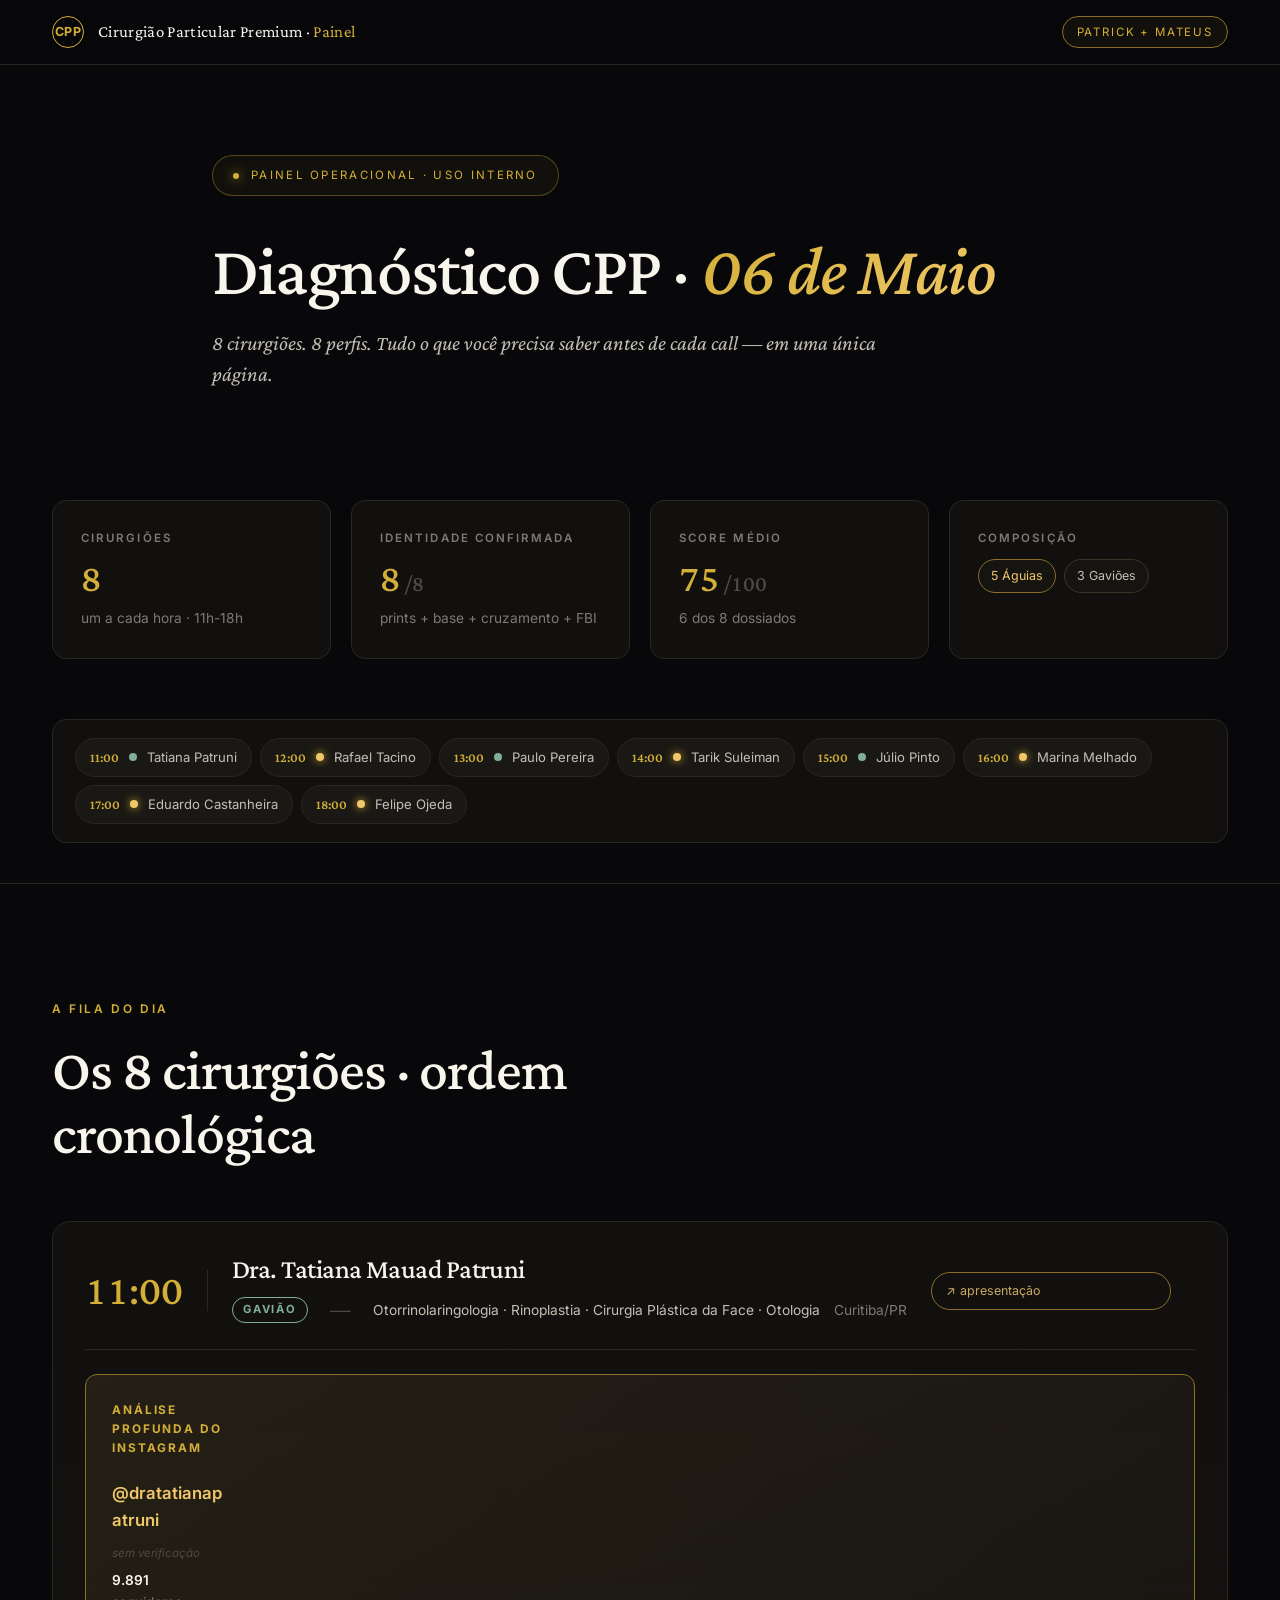
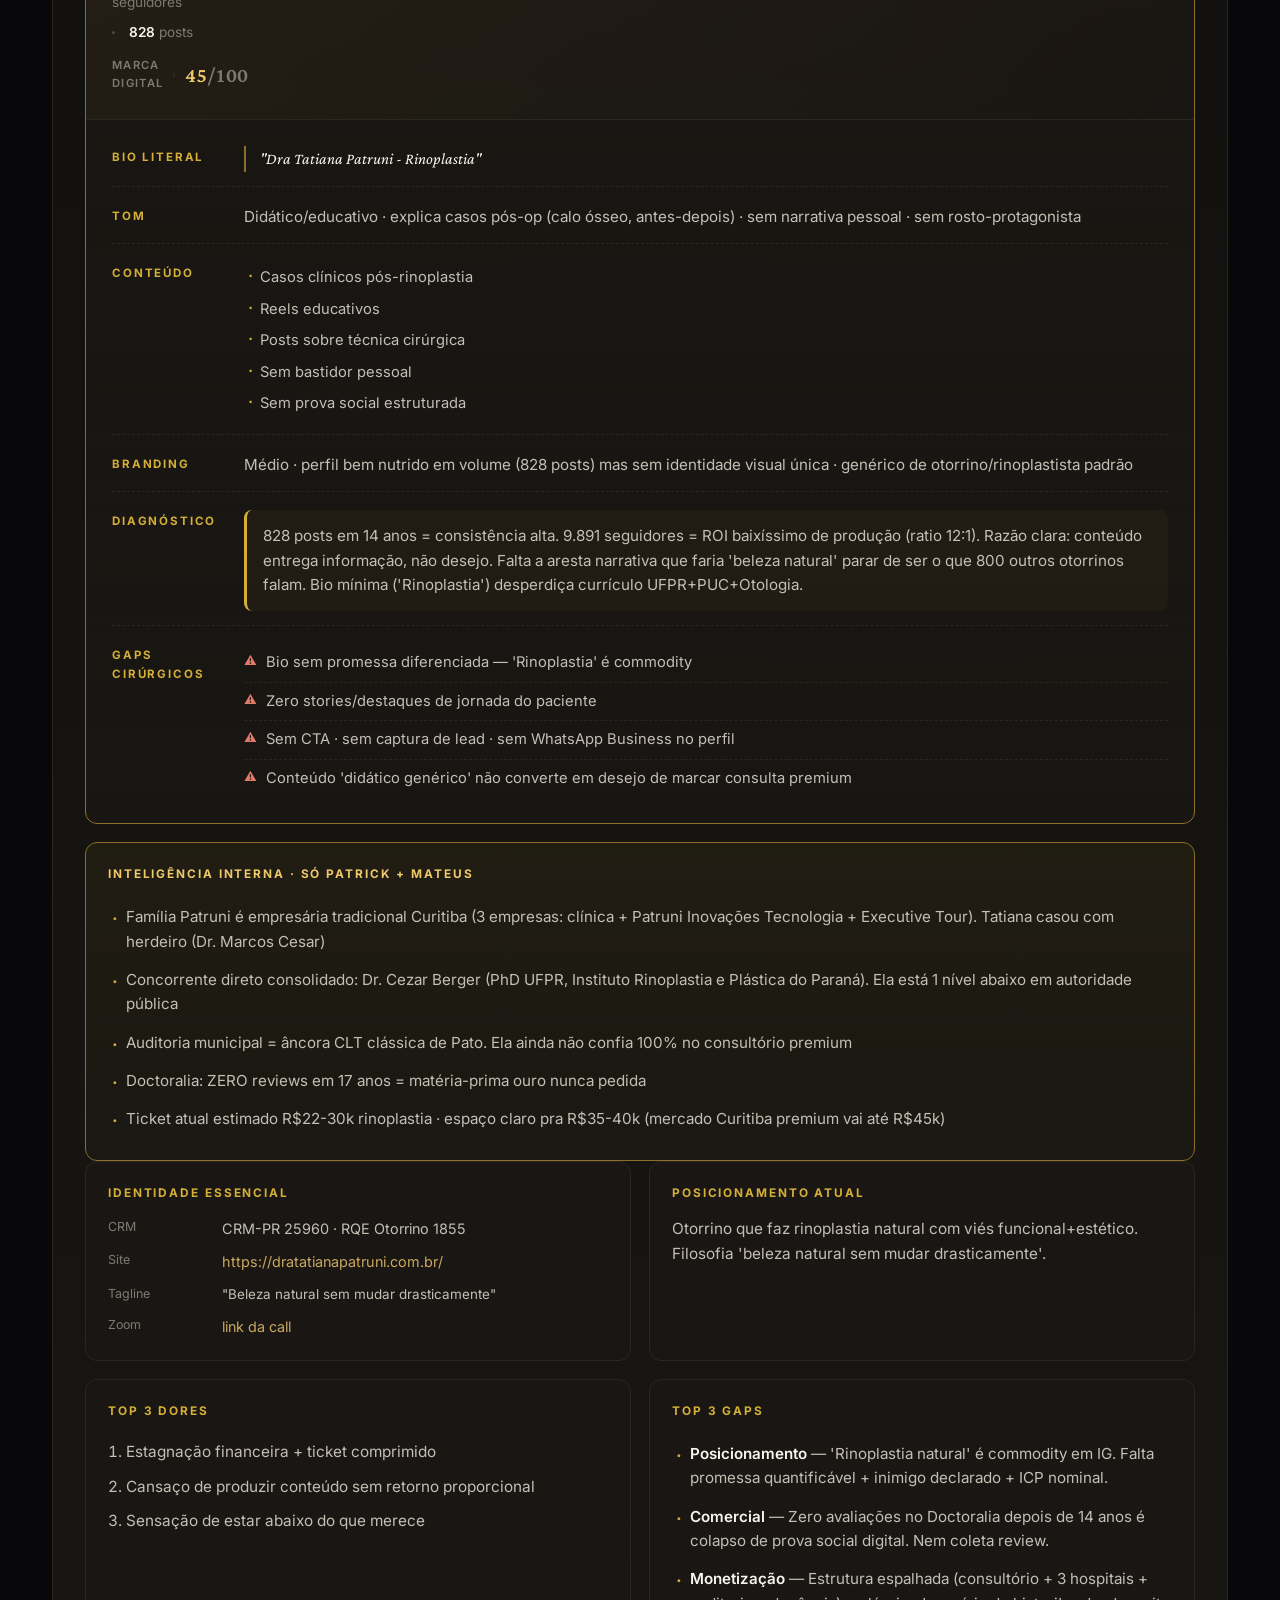
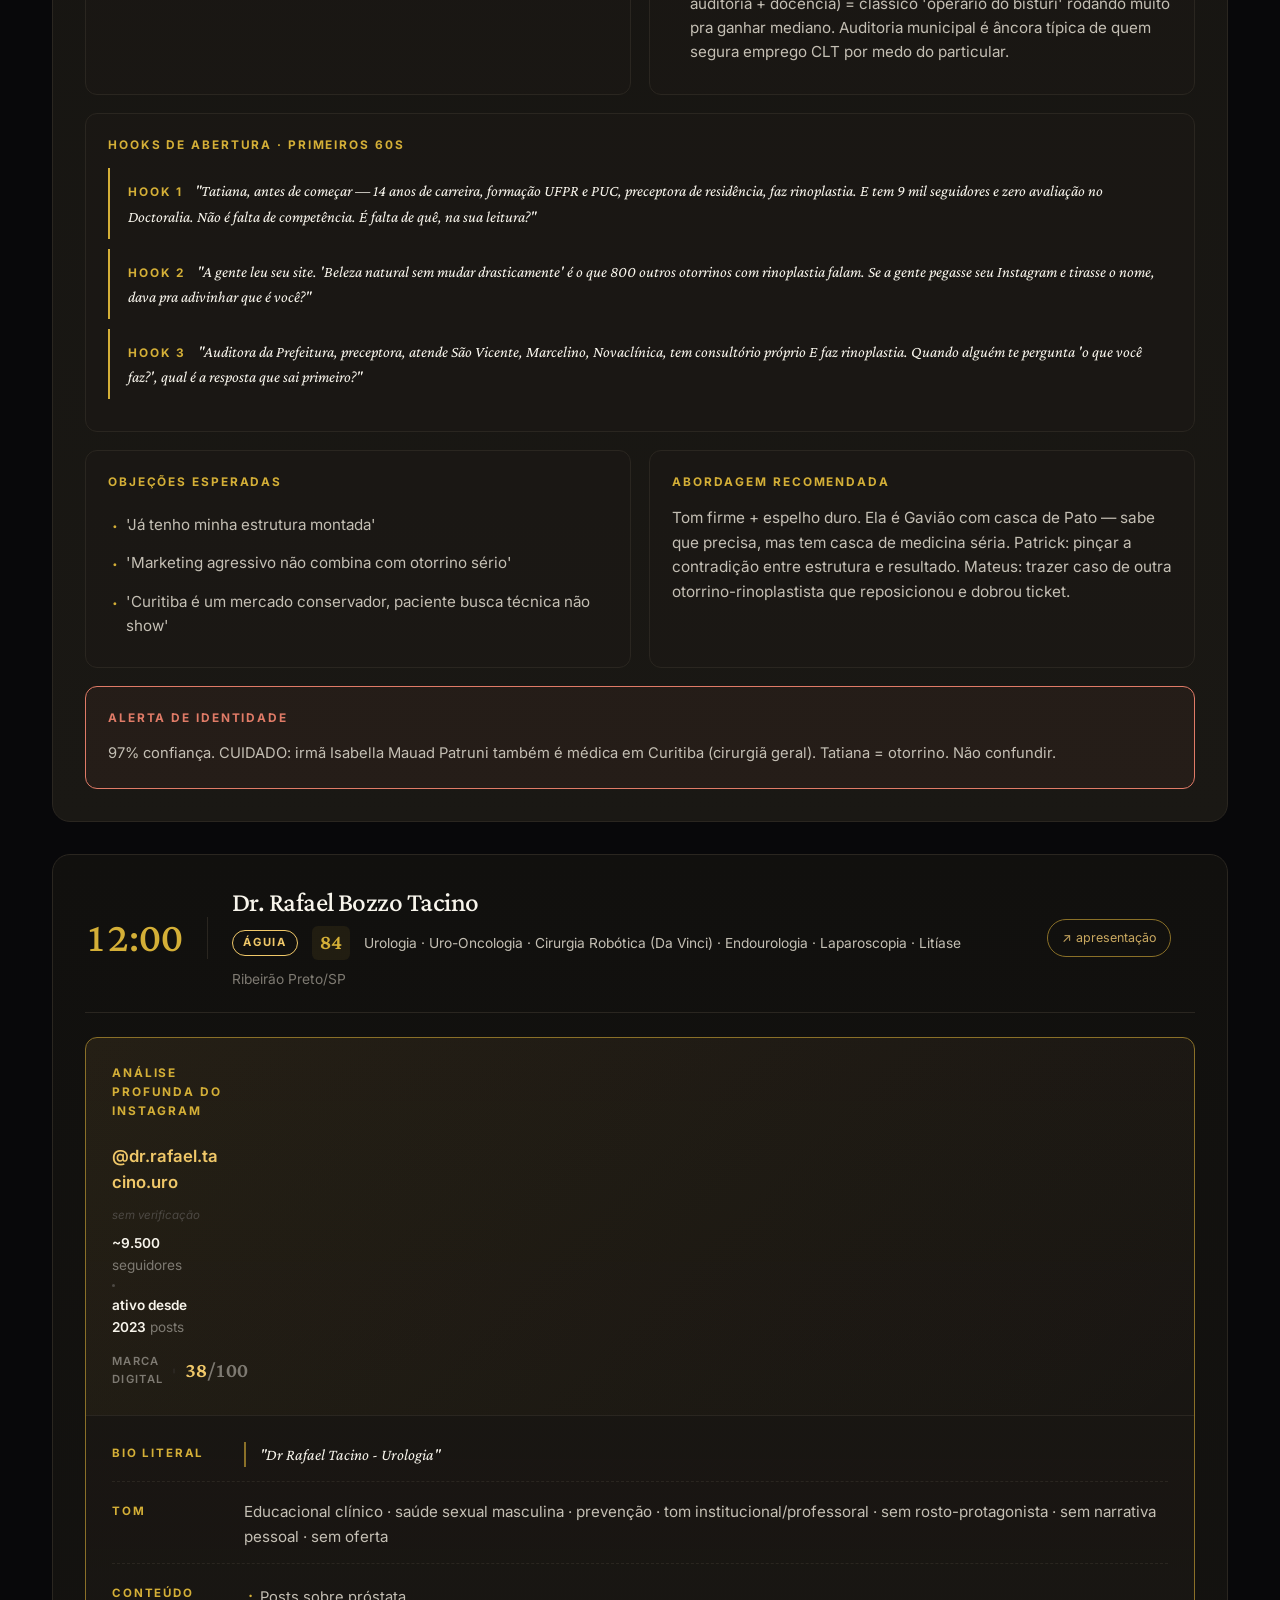
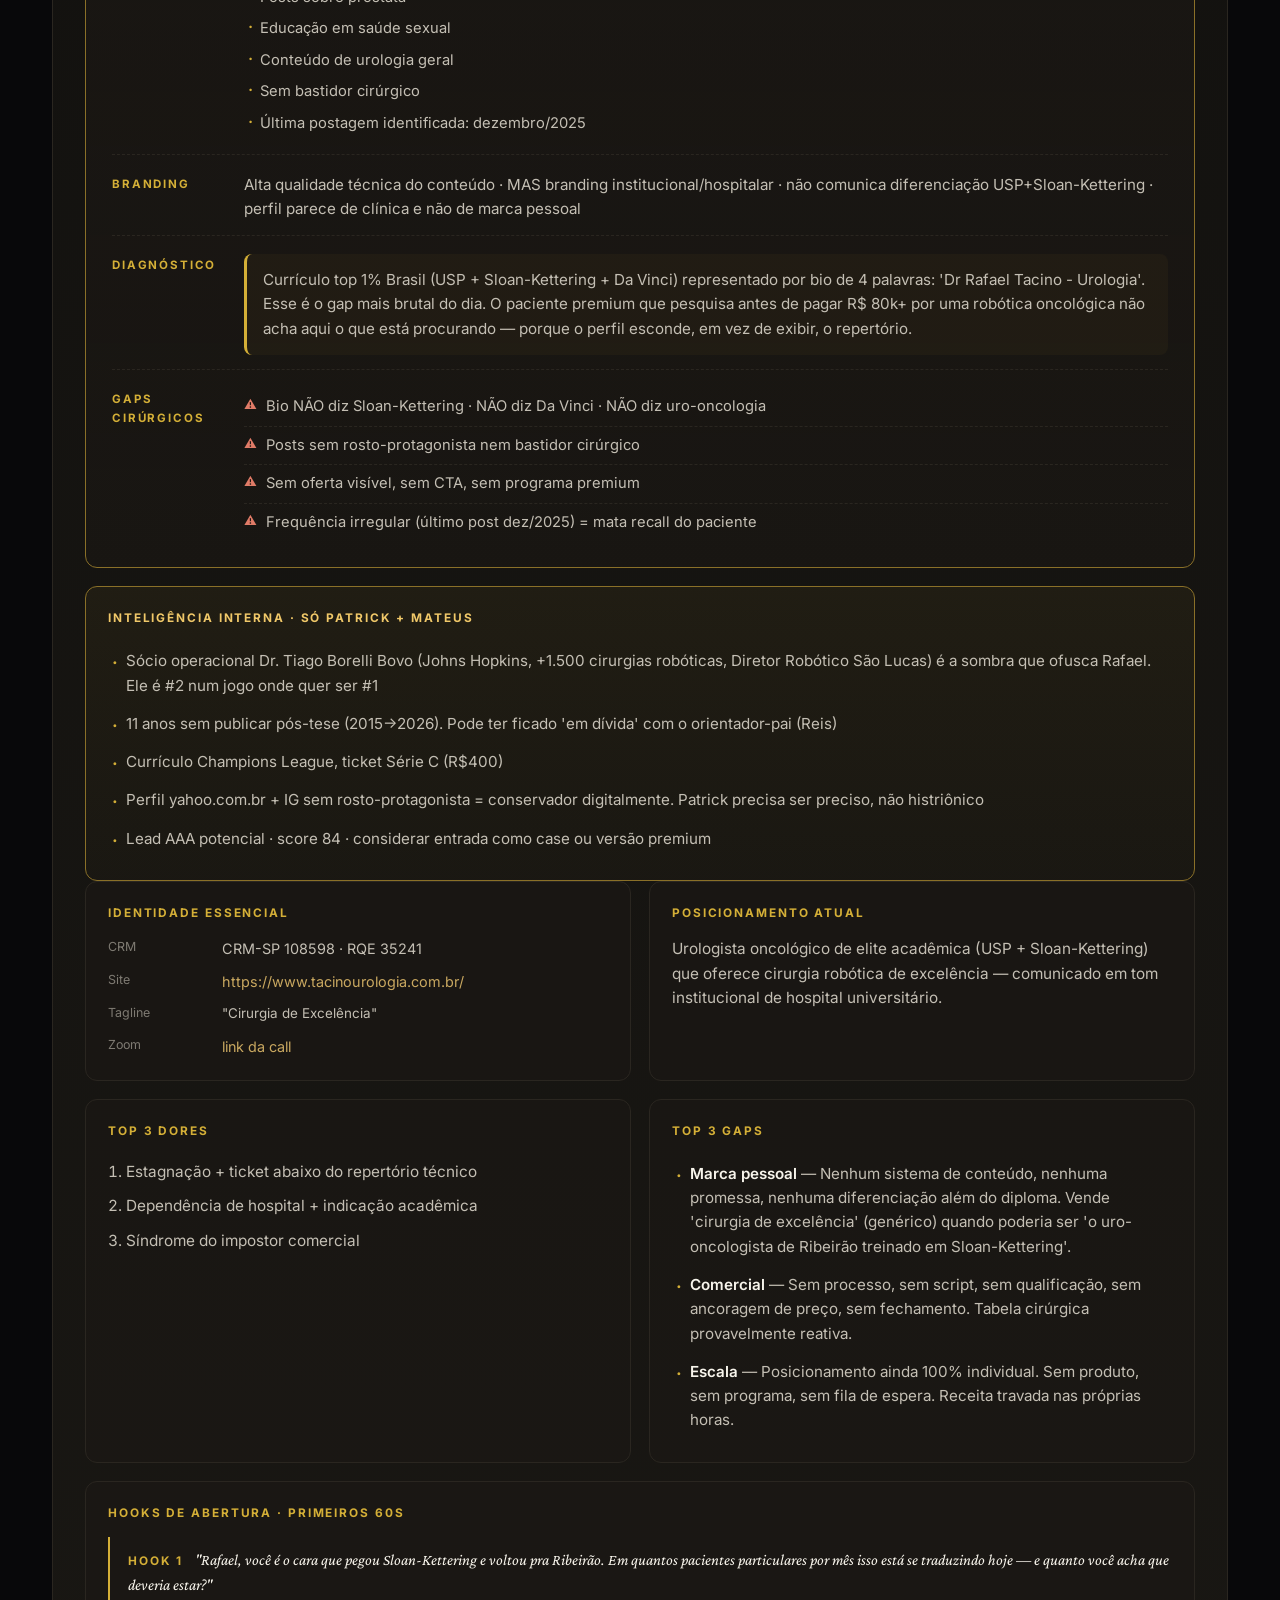
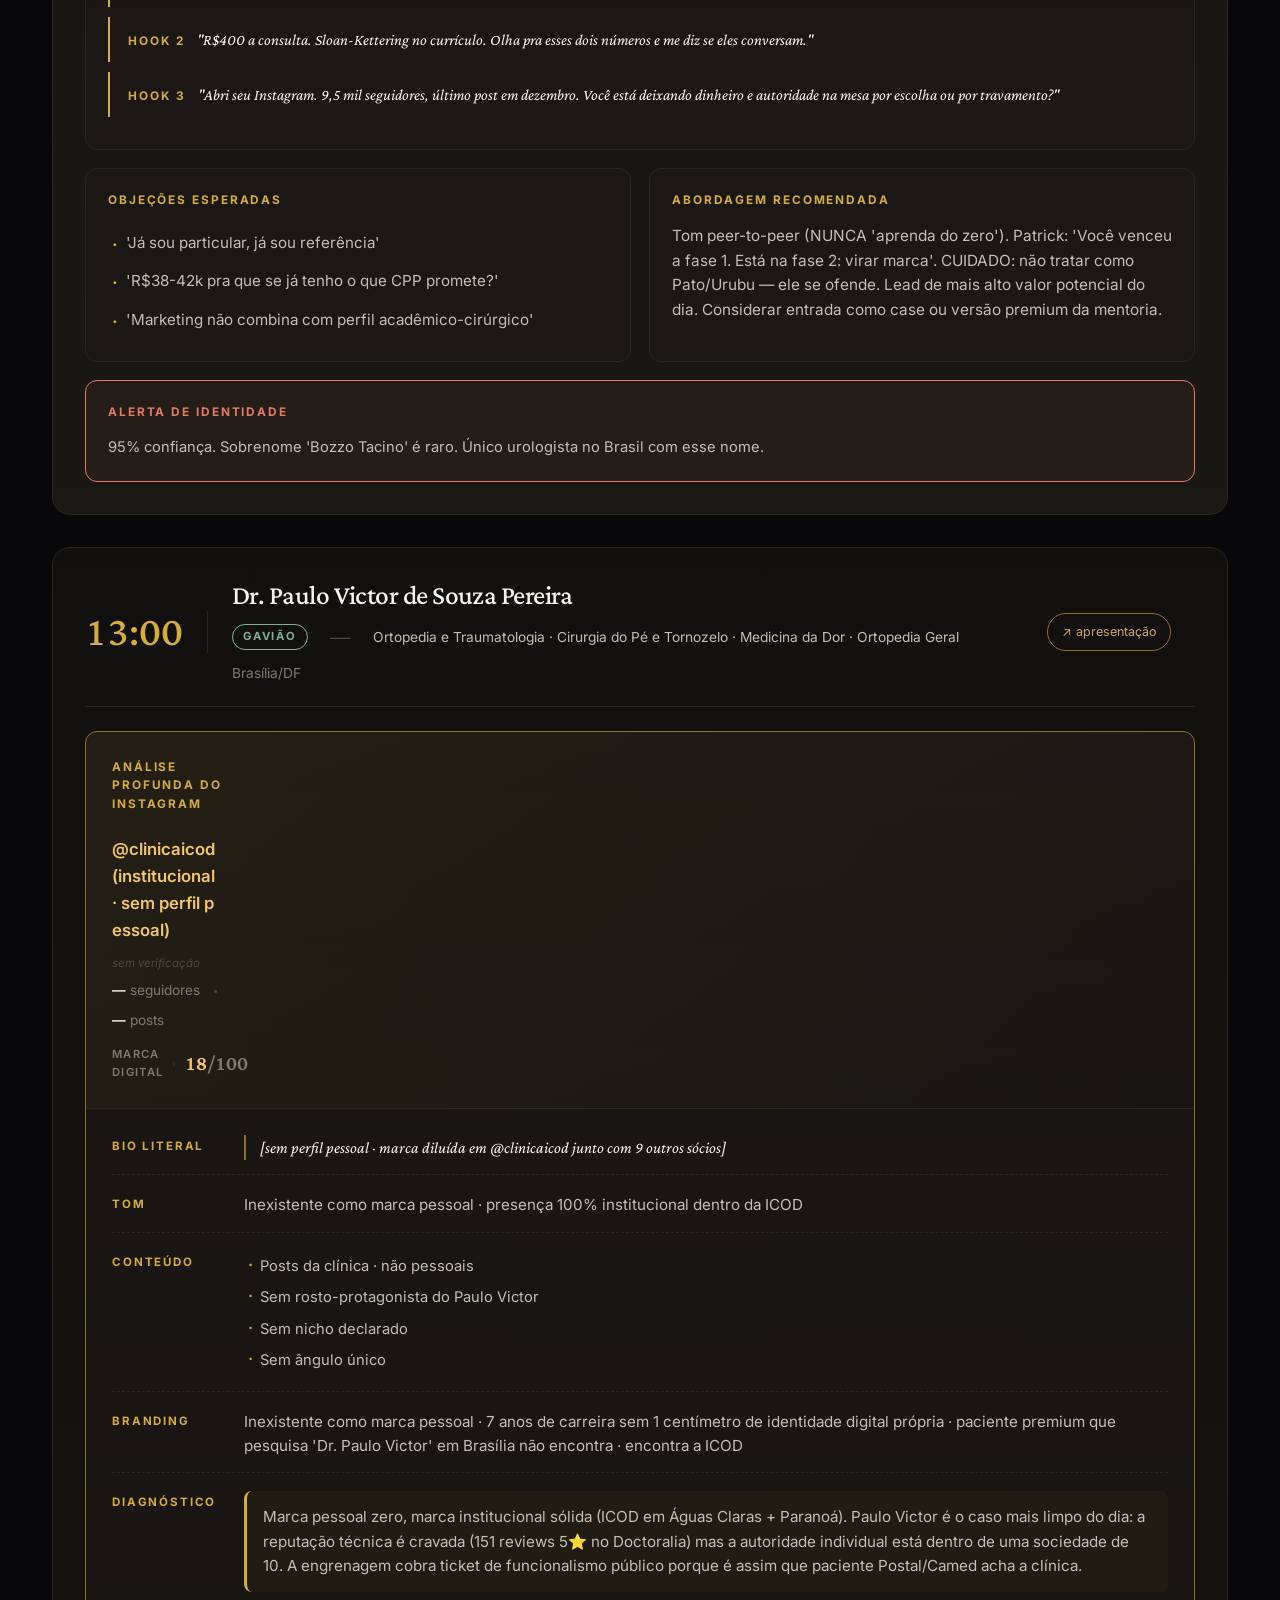
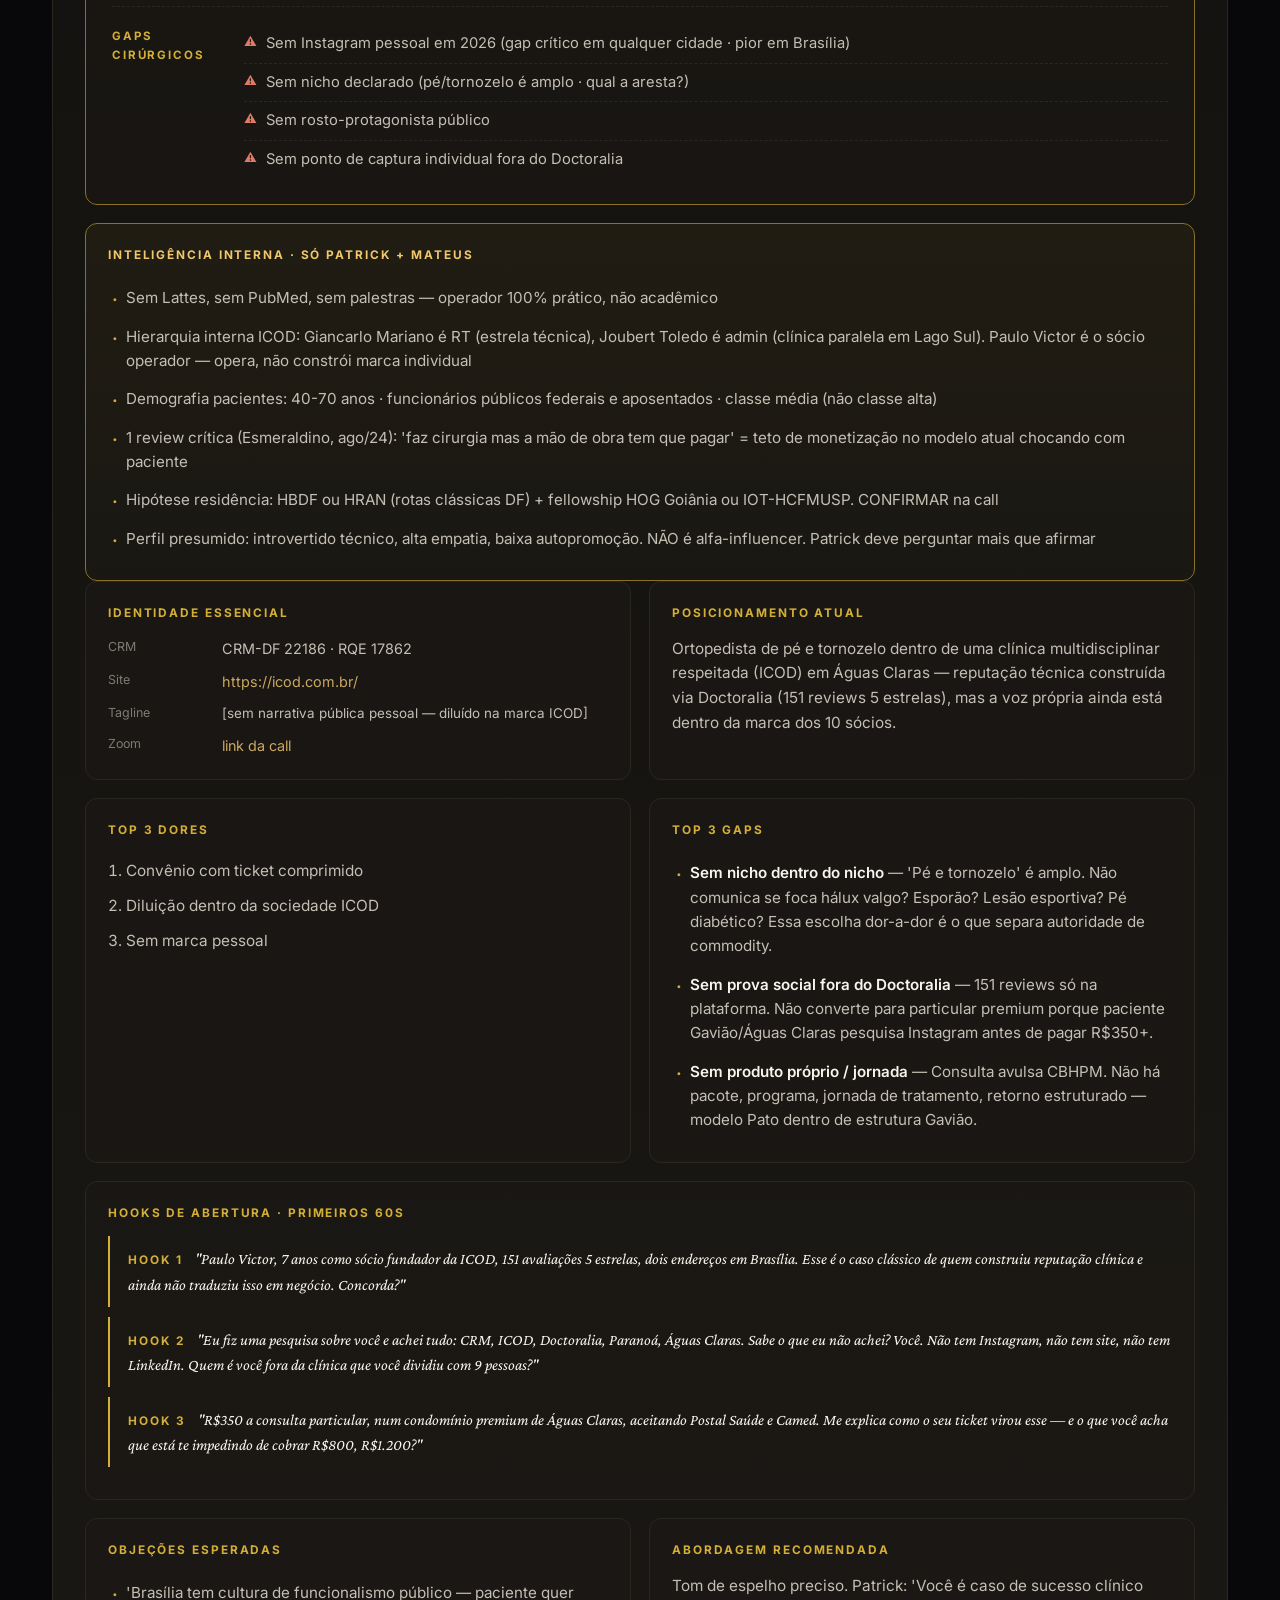
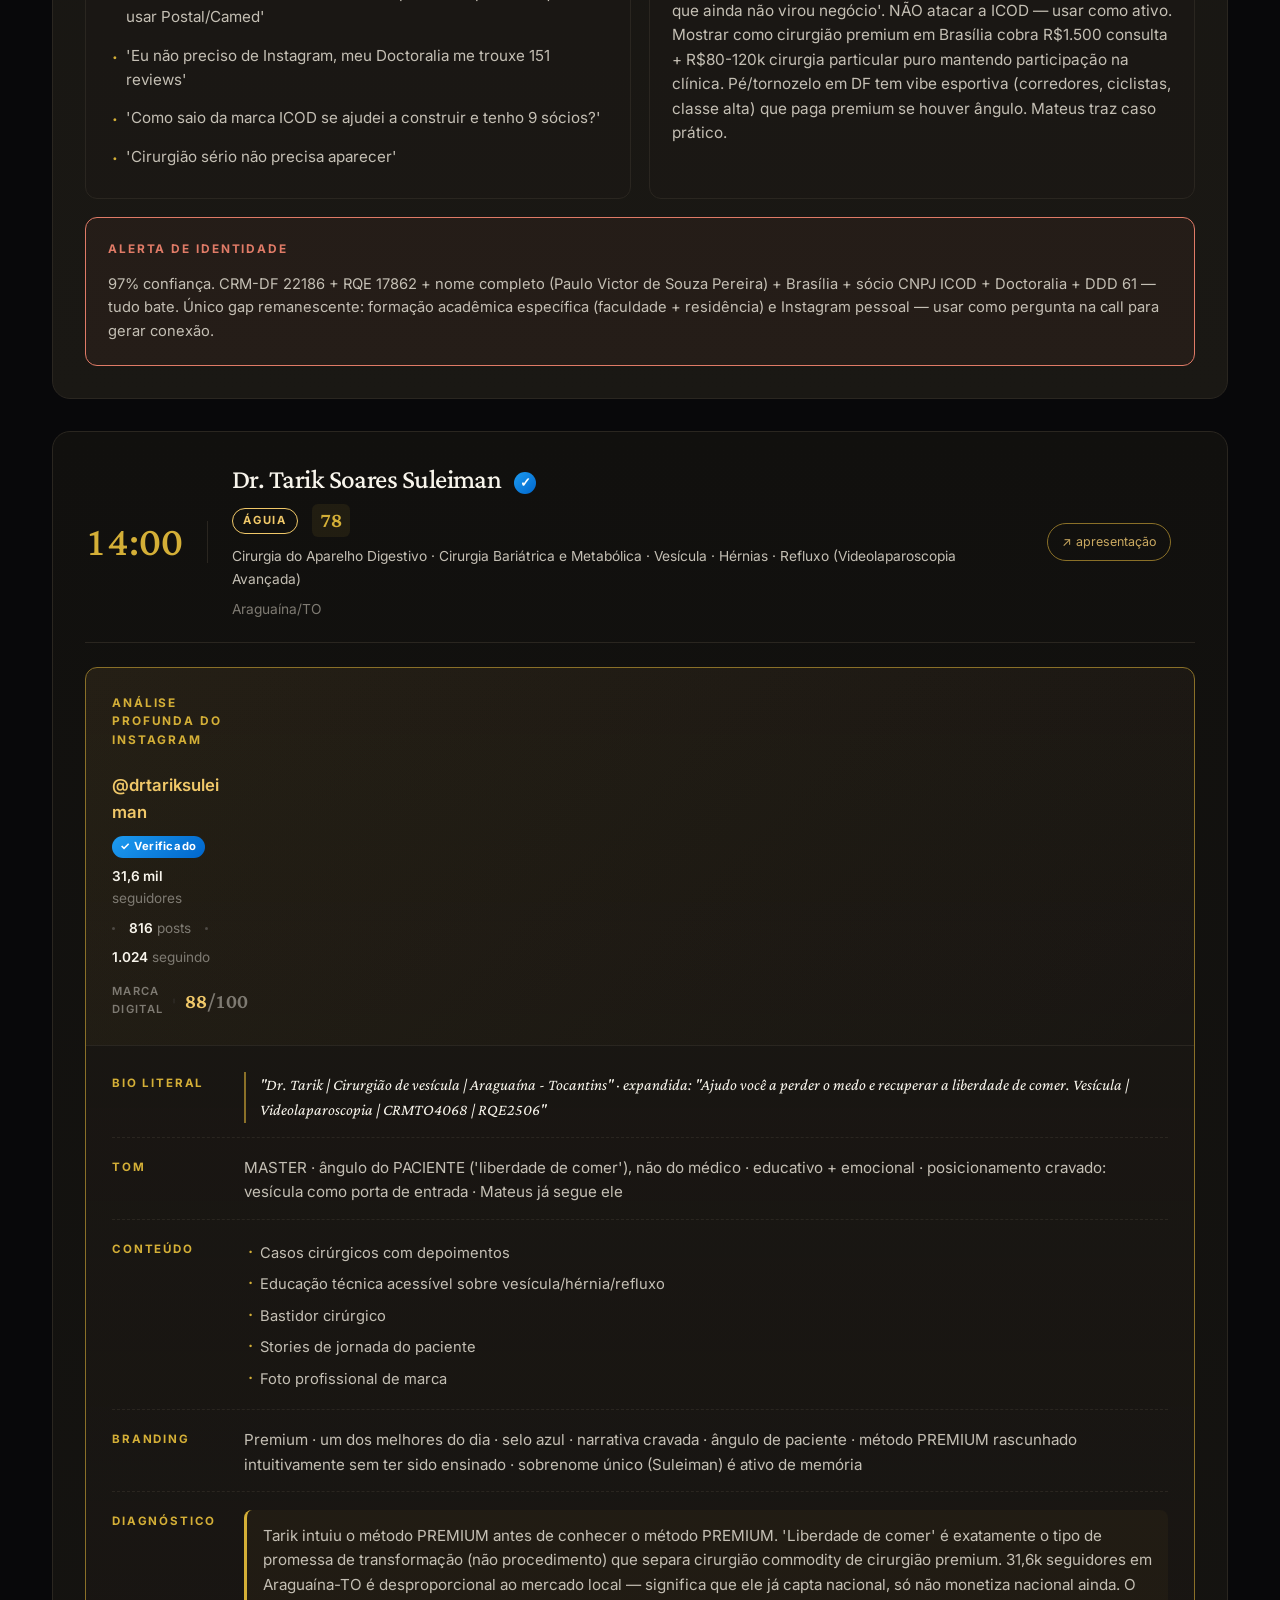
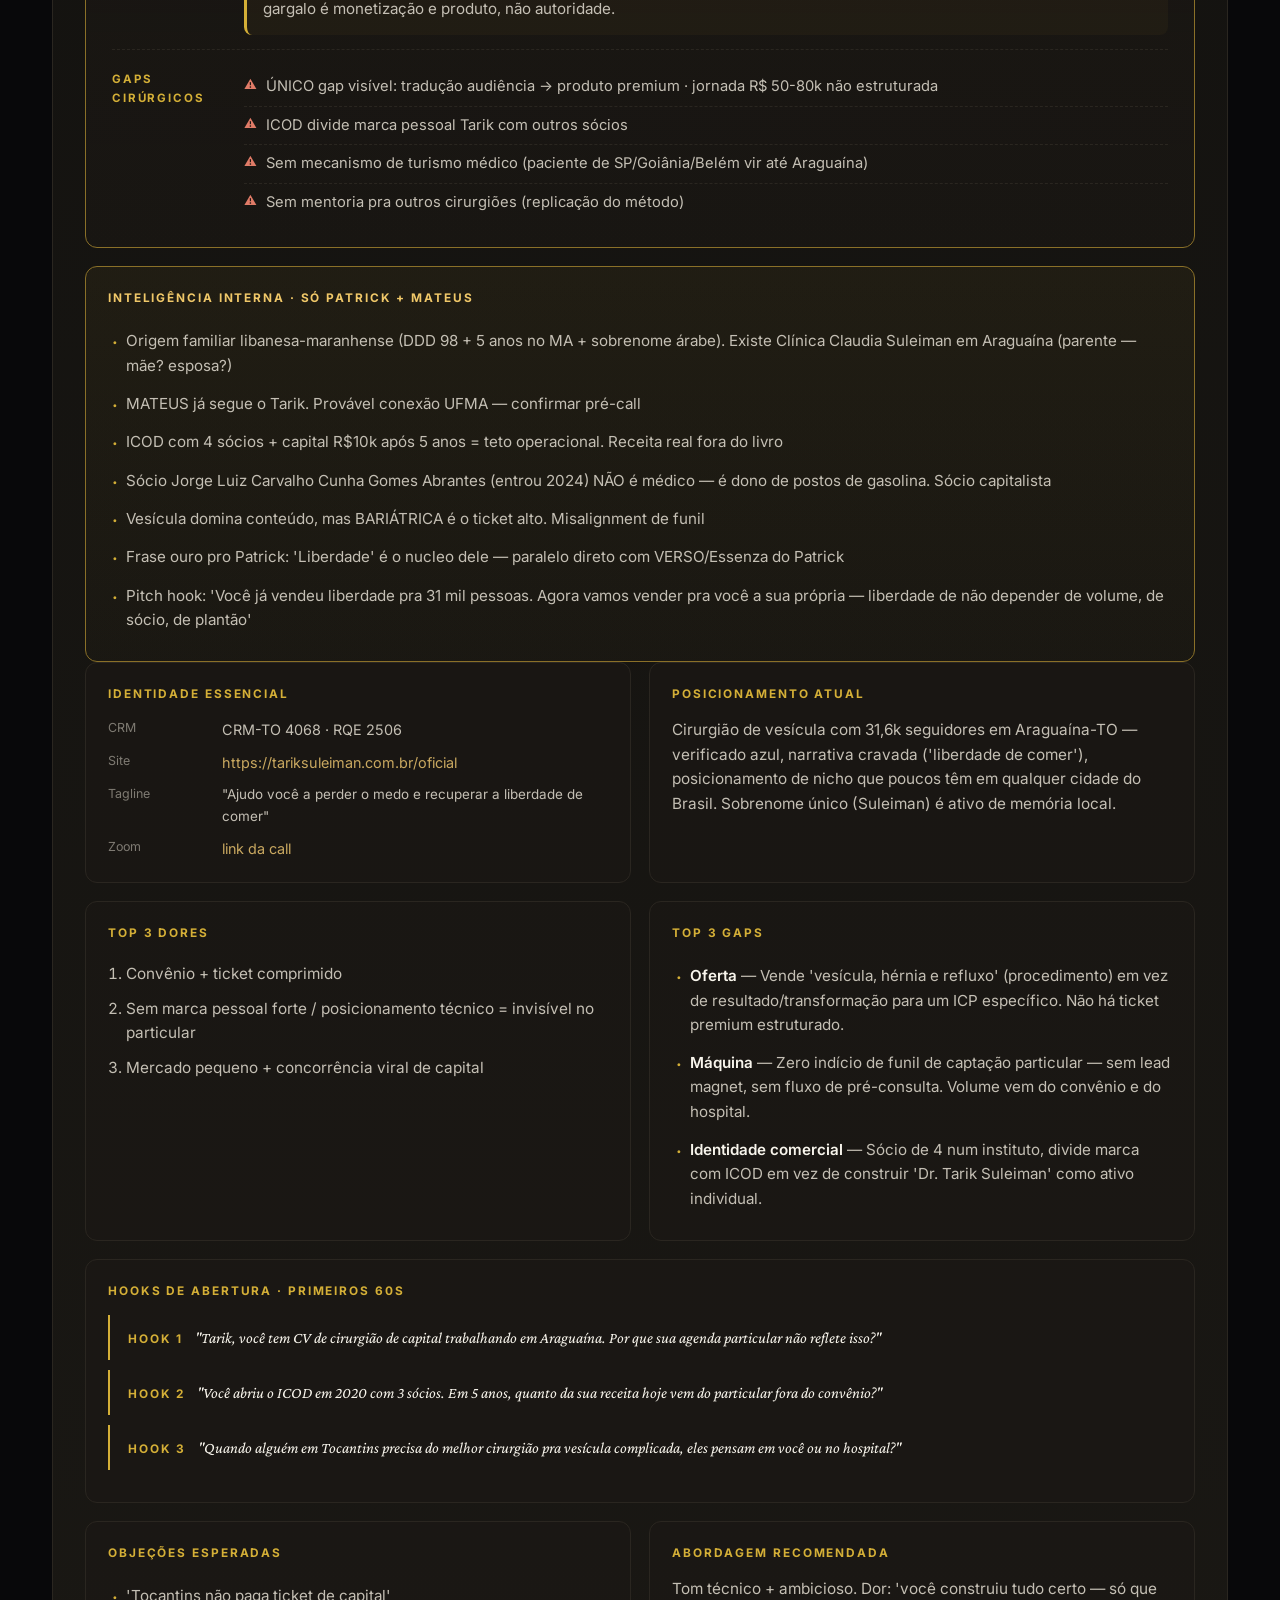
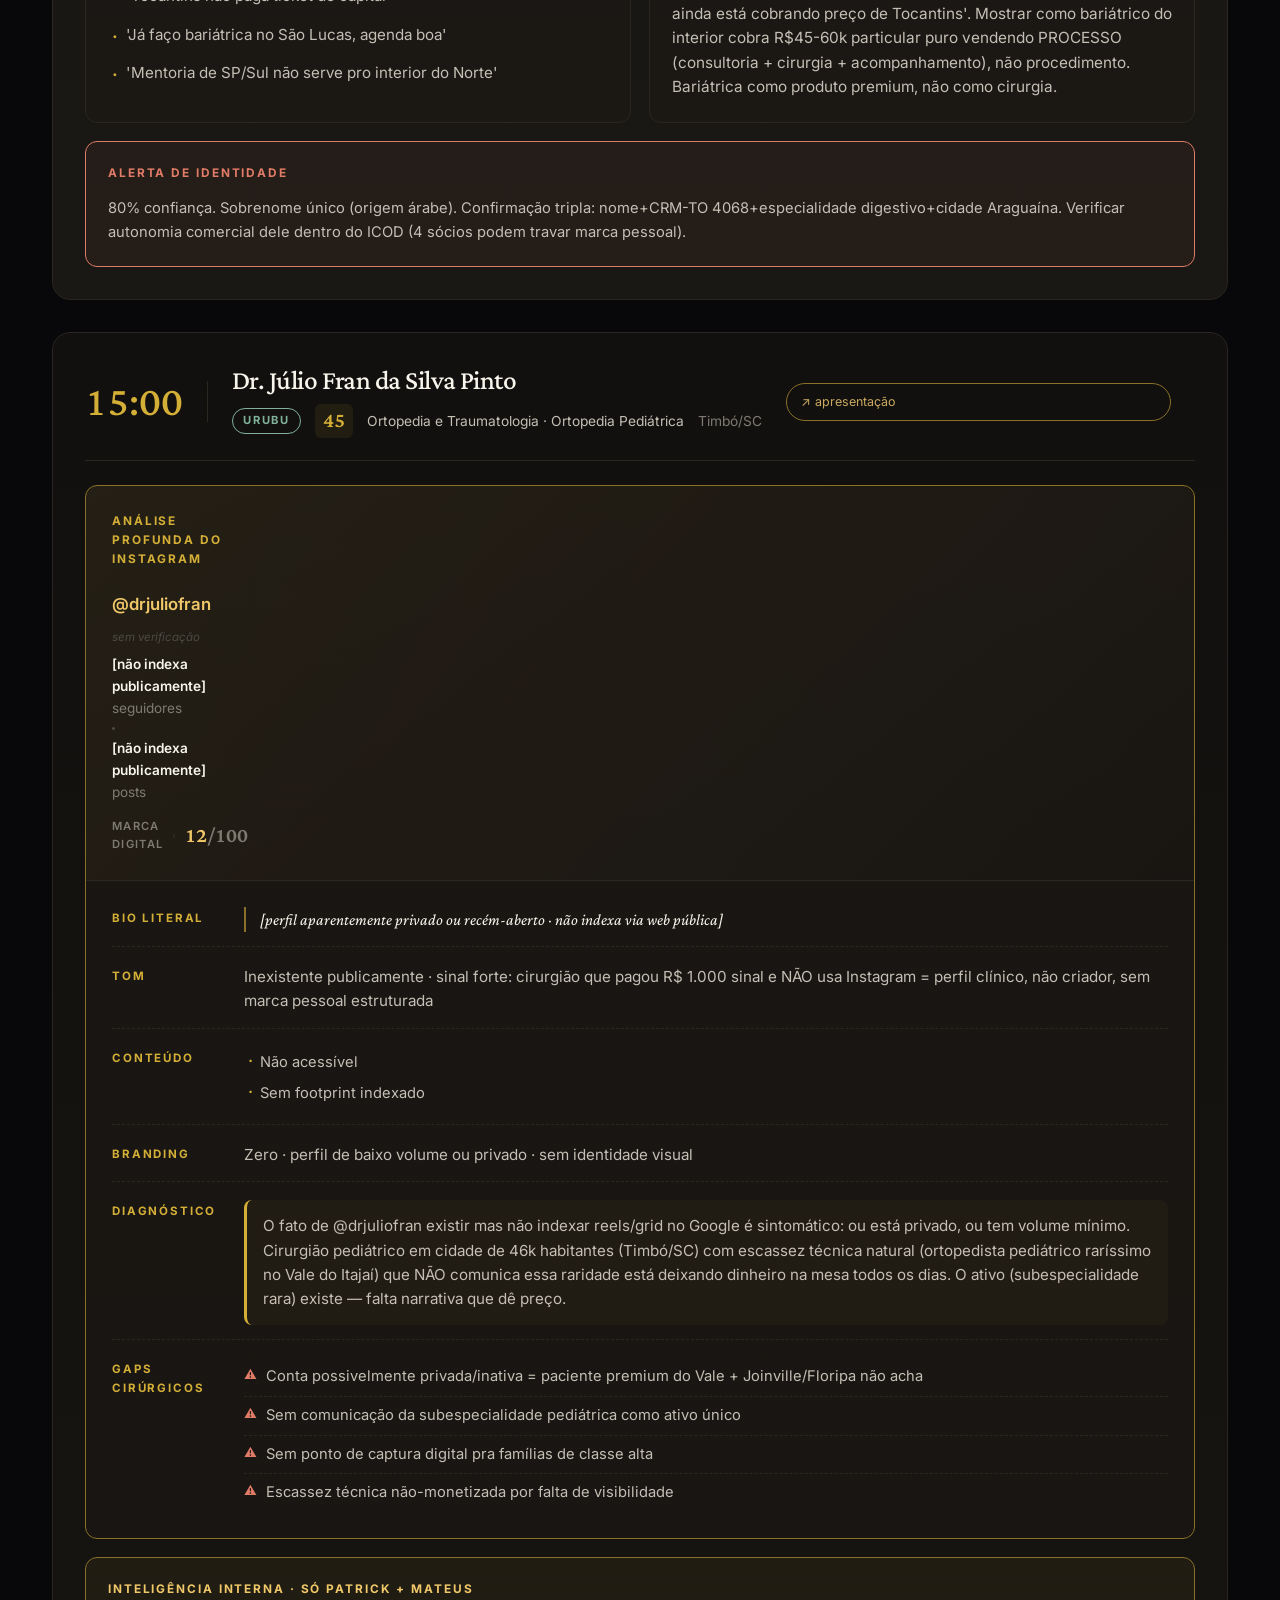
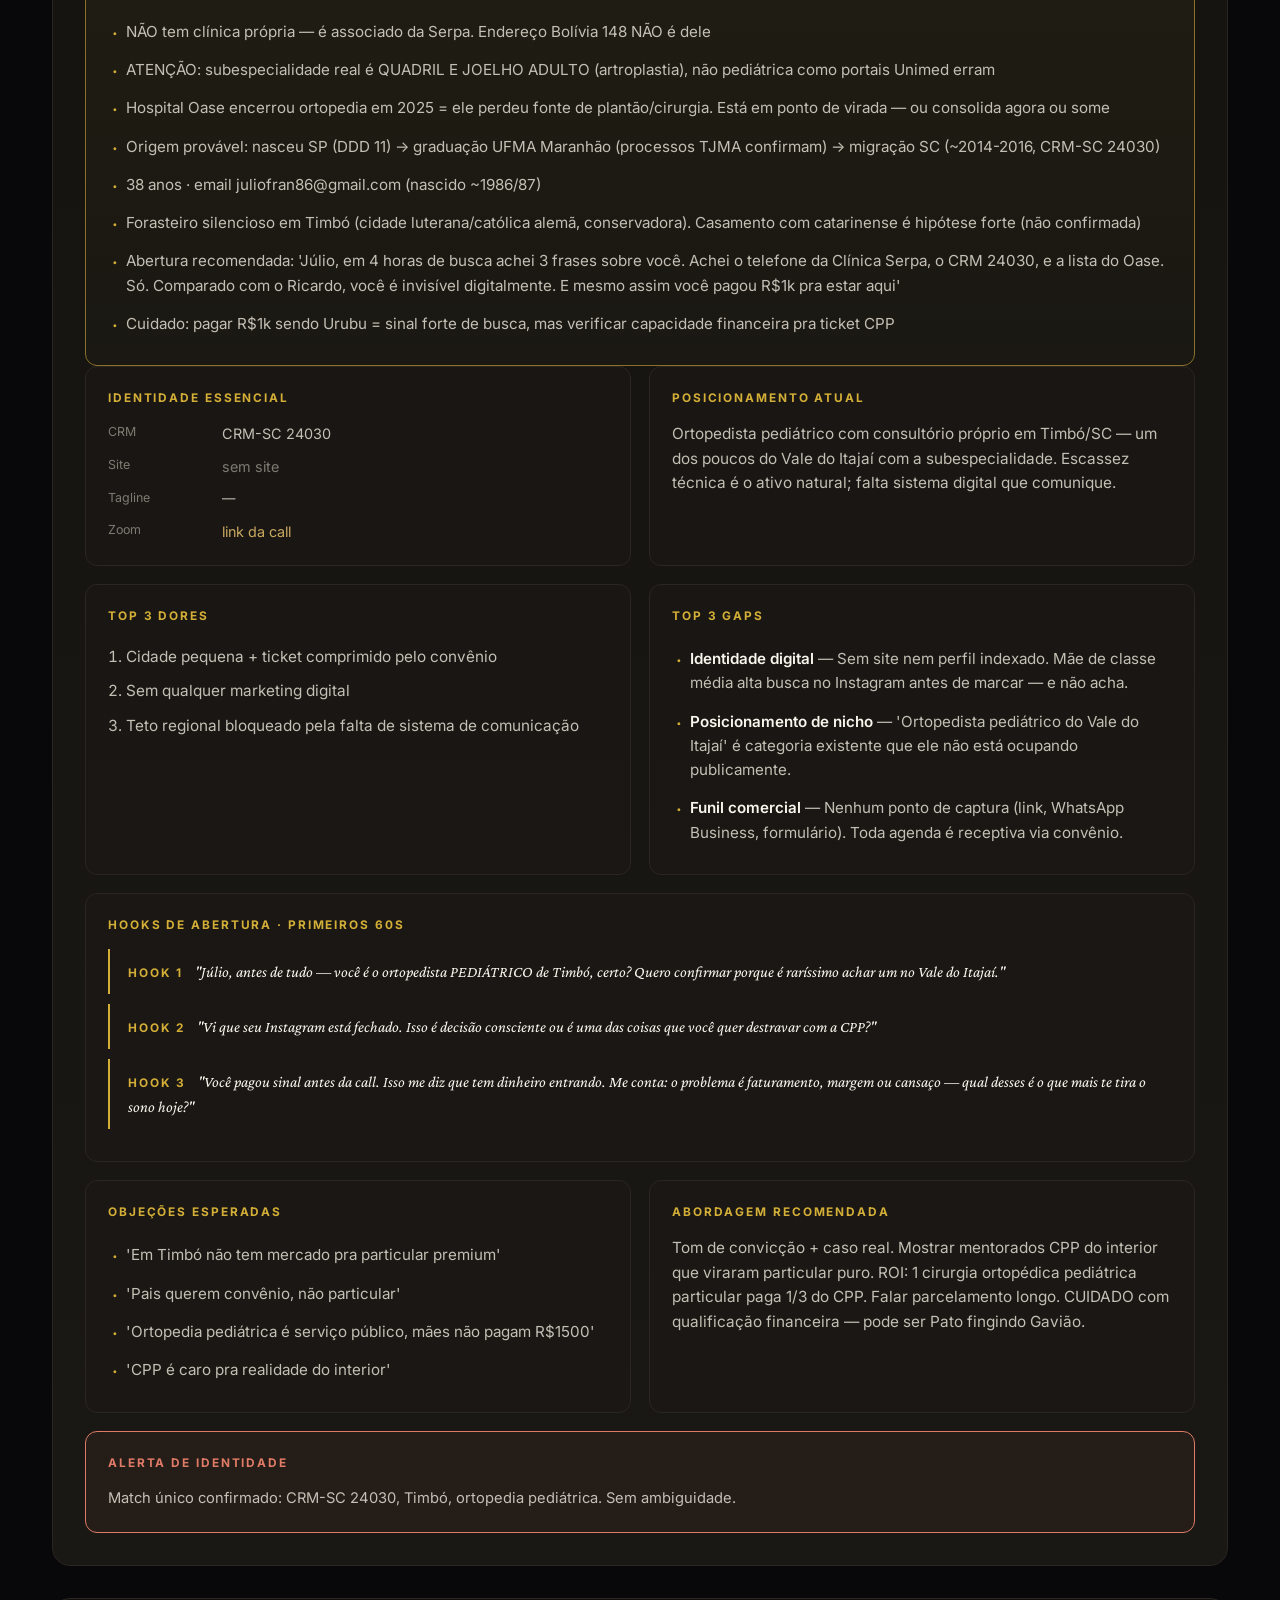
==== commit dd1ac417: "redesign Apple Clean x CPP: imagens 4K cinematicas + FBI deep dive integrado + sem nota interna + em" ====
--- a/index.html
+++ b/index.html
@@ -4,42 +4,37 @@
 <meta charset="utf-8">
 <meta name="viewport" content="width=device-width, initial-scale=1, viewport-fit=cover">
 <title>Painel operacional · Diagnóstico CPP · 06 Maio 2026</title>
-<meta name="description" content="Painel detalhado dos 8 cirurgiões agendados para diagnóstico CPP em 06/05/2026 — uso interno Patrick Suyti + Dr. Mateus Jerônimo">
+<meta name="description" content="Painel operacional dos 8 cirurgiões agendados — uso interno">
 <meta name="theme-color" content="#0a0908">
 <meta property="og:title" content="Painel operacional · Diagnóstico CPP · 06 Maio 2026">
-<meta property="og:description" content="Painel detalhado dos 8 cirurgiões agendados para diagnóstico CPP em 06/05/2026 — uso interno Patrick Suyti + Dr. Mateus Jerônimo">
+<meta property="og:description" content="Painel operacional dos 8 cirurgiões agendados — uso interno">
 <meta property="og:type" content="website">
 <link rel="preconnect" href="https://fonts.googleapis.com">
 <link rel="preconnect" href="https://fonts.gstatic.com" crossorigin>
-<link href="https://fonts.googleapis.com/css2?family=Crimson+Pro:ital,wght@0,400;0,500;0,600;1,400;1,500&family=Inter:wght@400;500;600;700&display=swap" rel="stylesheet">
+<link href="https://fonts.googleapis.com/css2?family=Crimson+Pro:ital,wght@0,400;0,500;0,600;0,700;1,400;1,500&family=Inter:wght@300;400;500;600;700&display=swap" rel="stylesheet">
 <link rel="stylesheet" href="style.css">
 </head>
 <body>
-
 
 <header class="topbar">
   <div class="topbar-inner">
     <a href="index.html" class="brand">
       <span class="brand-mark">CPP</span>
-      <span class="brand-text">Cirurgião Particular Premium · <span class="accent">Painel operacional</span></span>
+      <span class="brand-text">Cirurgião Particular Premium · <span class="accent">Painel</span></span>
     </a>
-    <span class="ops-badge">🔒 Patrick + Mateus</span>
+    <span class="ops-badge">Patrick + Mateus</span>
   </div>
 </header>
 
-
-<section class="hero" style="padding: 80px 0 50px;">
+<section class="hero hero-ops">
   <div class="wrap-narrow">
-    <span class="hero-eyebrow" style="background: rgba(212,175,55,0.06); border-color: var(--gold-dark); color: var(--gold-bright);">Painel operacional · uso interno</span>
-    <h1 class="hero-title" style="margin-bottom: 18px;">Diagnóstico CPP · <span class="gold">06 de Maio</span></h1>
+    <span class="hero-eyebrow gold-eyebrow">Painel operacional · uso interno</span>
+    <h1 class="hero-title">Diagnóstico CPP · <span class="gold">06 de Maio</span></h1>
     <p class="hero-sub">8 cirurgiões. 8 perfis. Tudo o que você precisa saber antes de cada call — em uma única página.</p>
-    <div style="margin-top: 24px; color: var(--text-3); font-family: var(--serif); font-size: 1rem;">
-      <strong style="color: var(--gold-soft)">Patrick Suyti</strong> &amp; <strong style="color: var(--gold-soft)">Dr. Mateus Jerônimo</strong>
-    </div>
   </div>
 </section>
 
-<section style="padding: 30px 0 50px;">
+<section class="sec sec-stats">
   <div class="wrap">
     <div class="stats-grid">
       <div class="stat">
@@ -49,13 +44,13 @@
       </div>
       <div class="stat">
         <div class="stat-label">Identidade confirmada</div>
-        <div class="stat-value">8<span style="color: var(--text-4); font-size: 1.4rem">/8</span></div>
-        <div class="stat-sub">prints + base + cruzamento</div>
+        <div class="stat-value">8<span class="stat-frac">/8</span></div>
+        <div class="stat-sub">prints + base + cruzamento + FBI</div>
       </div>
       <div class="stat">
         <div class="stat-label">Score médio</div>
-        <div class="stat-value">75<span style="color: var(--text-4); font-size: 1.4rem">/100</span></div>
-        <div class="stat-sub">6 dos 8 já dossiados na base</div>
+        <div class="stat-value">75<span class="stat-frac">/100</span></div>
+        <div class="stat-sub">6 dos 8 dossiados</div>
       </div>
       <div class="stat">
         <div class="stat-label">Composição</div>
@@ -65,17 +60,17 @@
   </div>
 </section>
 
-<section style="padding: 0 0 40px; border-top: 0;">
+<section class="sec sec-quicknav">
   <div class="wrap">
     <div class="quick-nav"><a href="#op-tatiana-patruni" class="quick-nav-link"><span class="qn-time">11:00</span><span class="qn-dot gaviao"></span><span class="qn-name">Tatiana Patruni</span></a><a href="#op-rafael-bozzo-tacino" class="quick-nav-link"><span class="qn-time">12:00</span><span class="qn-dot aguia"></span><span class="qn-name">Rafael Tacino</span></a><a href="#op-paulo-victor-pereira" class="quick-nav-link"><span class="qn-time">13:00</span><span class="qn-dot gaviao"></span><span class="qn-name">Paulo Pereira</span></a><a href="#op-tarik-soares-suleiman" class="quick-nav-link"><span class="qn-time">14:00</span><span class="qn-dot aguia"></span><span class="qn-name">Tarik Suleiman</span></a><a href="#op-julio-fran" class="quick-nav-link"><span class="qn-time">15:00</span><span class="qn-dot gaviao"></span><span class="qn-name">Júlio Pinto</span></a><a href="#op-marina-marangon-melhado" class="quick-nav-link"><span class="qn-time">16:00</span><span class="qn-dot aguia"></span><span class="qn-name">Marina Melhado</span></a><a href="#op-eduardo-watanabe-castanheira" class="quick-nav-link"><span class="qn-time">17:00</span><span class="qn-dot aguia"></span><span class="qn-name">Eduardo Castanheira</span></a><a href="#op-felipe-ojeda" class="quick-nav-link"><span class="qn-time">18:00</span><span class="qn-dot aguia"></span><span class="qn-name">Felipe Ojeda</span></a></div>
   </div>
 </section>
 
-<section style="padding: 30px 0 80px; border-top: 1px solid var(--border);">
+<section class="sec">
   <div class="wrap">
-    <div class="section-head">
+    <div class="sec-head">
       <span class="eyebrow">A fila do dia</span>
-      <h2>Os 8 cirurgiões · em ordem cronológica</h2>
+      <h2 class="sec-h2">Os 8 cirurgiões · ordem cronológica</h2>
     </div>
     
     <article class="op-card" id="op-tatiana-patruni">
@@ -88,21 +83,18 @@
             <span class="op-perfil gaviao">GAVIÃO</span>
             <span class="op-score muted">—</span>
             <span class="op-spec">Otorrinolaringologia · Rinoplastia · Cirurgia Plástica da Face · Otologia</span>
-            <span class="op-loc">📍 Curitiba/PR</span>
-          </div>
-        </div>
-        <a href="tatiana-patruni.html" class="op-link-mapa" target="_blank" title="abrir página de apresentação">↗ apresentação</a>
+            <span class="op-loc">Curitiba/PR</span>
+          </div>
+        </div>
+        <a href="tatiana-patruni.html" class="op-link-mapa" target="_blank">↗ apresentação</a>
       </header>
-
-      <div class="op-correcao">🔁 Patrick listou como &#x27;Patrubi&#x27;. Grafia oficial em CRM-PR, site, hospitais e Doctoralia: PATRUNI (com N).</div>
-      
 
       
       <div class="op-block op-block-wide ig-deep">
         <div class="ig-deep-head">
-          <img src="https://unavatar.io/instagram/dratatianapatruni" alt="@dratatianapatruni" class="ig-avatar" loading="lazy" onerror="this.style.display='none'">
+          <img src="https://unavatar.io/instagram/dratatianapatruni" alt="" class="ig-avatar" loading="lazy" onerror="this.style.display='none'">
           <div class="ig-deep-meta">
-            <h5 style="margin-bottom: 4px;">📱 Análise profunda do Instagram</h5>
+            <h5>Análise profunda do Instagram</h5>
             <div class="ig-handle-row">
               <a href="https://www.instagram.com/dratatianapatruni/" target="_blank" rel="noopener" class="ig-handle-link">@dratatianapatruni</a>
               <span class="ig-not-verified">sem verificação</span>
@@ -120,45 +112,36 @@
             </div>
           </div>
         </div>
-
         <div class="ig-deep-body">
-          <div class="ig-deep-row">
-            <div class="ig-k">Bio literal</div>
-            <div class="ig-v ig-quote">&quot;Dra Tatiana Patruni - Rinoplastia&quot;</div>
-          </div>
-          <div class="ig-deep-row">
-            <div class="ig-k">Tom</div>
-            <div class="ig-v">Didático/educativo · explica casos pós-op (calo ósseo, antes-depois) · sem narrativa pessoal · sem rosto-protagonista</div>
-          </div>
-          <div class="ig-deep-row">
-            <div class="ig-k">Conteúdo</div>
-            <div class="ig-v"><ul class="ig-list"><li>Casos clínicos pós-rinoplastia</li>
+          <div class="ig-deep-row"><div class="ig-k">Bio literal</div><div class="ig-v ig-quote">&quot;Dra Tatiana Patruni - Rinoplastia&quot;</div></div>
+          <div class="ig-deep-row"><div class="ig-k">Tom</div><div class="ig-v">Didático/educativo · explica casos pós-op (calo ósseo, antes-depois) · sem narrativa pessoal · sem rosto-protagonista</div></div>
+          <div class="ig-deep-row"><div class="ig-k">Conteúdo</div><div class="ig-v"><ul class="ig-list"><li>Casos clínicos pós-rinoplastia</li>
 <li>Reels educativos</li>
 <li>Posts sobre técnica cirúrgica</li>
 <li>Sem bastidor pessoal</li>
-<li>Sem prova social estruturada</li></ul></div>
-          </div>
-          <div class="ig-deep-row">
-            <div class="ig-k">Branding</div>
-            <div class="ig-v">Médio · perfil bem nutrido em volume (828 posts) mas sem identidade visual única · genérico de otorrino/rinoplastista padrão</div>
-          </div>
-          <div class="ig-deep-row">
-            <div class="ig-k">Diagnóstico</div>
-            <div class="ig-v ig-diag">828 posts em 14 anos = consistência alta. 9.891 seguidores = ROI baixíssimo de produção (ratio 12:1). Razão clara: conteúdo entrega informação, não desejo. Falta a aresta narrativa que faria &#x27;beleza natural&#x27; parar de ser o que 800 outros otorrinos falam. Bio mínima (&#x27;Rinoplastia&#x27;) desperdiça currículo UFPR+PUC+Otologia.</div>
-          </div>
-          <div class="ig-deep-row">
-            <div class="ig-k">Gaps cirúrgicos</div>
-            <div class="ig-v"><ul class="ig-gaps"><li>Bio sem promessa diferenciada — &#x27;Rinoplastia&#x27; é commodity</li>
+<li>Sem prova social estruturada</li></ul></div></div>
+          <div class="ig-deep-row"><div class="ig-k">Branding</div><div class="ig-v">Médio · perfil bem nutrido em volume (828 posts) mas sem identidade visual única · genérico de otorrino/rinoplastista padrão</div></div>
+          <div class="ig-deep-row"><div class="ig-k">Diagnóstico</div><div class="ig-v ig-diag">828 posts em 14 anos = consistência alta. 9.891 seguidores = ROI baixíssimo de produção (ratio 12:1). Razão clara: conteúdo entrega informação, não desejo. Falta a aresta narrativa que faria &#x27;beleza natural&#x27; parar de ser o que 800 outros otorrinos falam. Bio mínima (&#x27;Rinoplastia&#x27;) desperdiça currículo UFPR+PUC+Otologia.</div></div>
+          <div class="ig-deep-row"><div class="ig-k">Gaps cirúrgicos</div><div class="ig-v"><ul class="ig-gaps"><li>Bio sem promessa diferenciada — &#x27;Rinoplastia&#x27; é commodity</li>
 <li>Zero stories/destaques de jornada do paciente</li>
 <li>Sem CTA · sem captura de lead · sem WhatsApp Business no perfil</li>
-<li>Conteúdo &#x27;didático genérico&#x27; não converte em desejo de marcar consulta premium</li></ul></div>
-          </div>
-        </div>
+<li>Conteúdo &#x27;didático genérico&#x27; não converte em desejo de marcar consulta premium</li></ul></div></div>
+        </div>
+      </div>
+
+      
+      <div class="op-block op-block-wide fbi-internal">
+        <h5>Inteligência interna · só Patrick + Mateus</h5>
+        <ul class="op-bul"><li>Família Patruni é empresária tradicional Curitiba (3 empresas: clínica + Patruni Inovações Tecnologia + Executive Tour). Tatiana casou com herdeiro (Dr. Marcos Cesar)</li>
+<li>Concorrente direto consolidado: Dr. Cezar Berger (PhD UFPR, Instituto Rinoplastia e Plástica do Paraná). Ela está 1 nível abaixo em autoridade pública</li>
+<li>Auditoria municipal = âncora CLT clássica de Pato. Ela ainda não confia 100% no consultório premium</li>
+<li>Doctoralia: ZERO reviews em 17 anos = matéria-prima ouro nunca pedida</li>
+<li>Ticket atual estimado R$22-30k rinoplastia · espaço claro pra R$35-40k (mercado Curitiba premium vai até R$45k)</li></ul>
       </div>
 
       <div class="op-grid">
         <div class="op-block">
-          <h5>📋 Identidade</h5>
+          <h5>Identidade essencial</h5>
           <div class="op-kv">
             <div class="k">CRM</div><div class="v">CRM-PR 25960 · RQE Otorrino 1855</div>
             <div class="k">Site</div><div class="v"><a href="https://dratatianapatruni.com.br/" target="_blank" rel="noopener" class="op-link">https://dratatianapatruni.com.br/</a></div>
@@ -168,34 +151,36 @@
         </div>
 
         <div class="op-block">
-          <h5>🎯 Posicionamento atual</h5>
+          <h5>Posicionamento atual</h5>
           <p class="op-p">Otorrino que faz rinoplastia natural com viés funcional+estético. Filosofia &#x27;beleza natural sem mudar drasticamente&#x27;.</p>
         </div>
 
         <div class="op-block">
-          <h5>💢 Top 3 dores</h5>
+          <h5>Top 3 dores</h5>
           <ol class="op-num"><li>Estagnação financeira + ticket comprimido</li><li>Cansaço de produzir conteúdo sem retorno proporcional</li><li>Sensação de estar abaixo do que merece</li></ol>
         </div>
 
         <div class="op-block">
-          <h5>🔧 Top 3 gaps</h5>
+          <h5>Top 3 gaps</h5>
           <ul class="op-bul"><li><strong>Posicionamento</strong> — &#x27;Rinoplastia natural&#x27; é commodity em IG. Falta promessa quantificável + inimigo declarado + ICP nominal.</li><li><strong>Comercial</strong> — Zero avaliações no Doctoralia depois de 14 anos é colapso de prova social digital. Nem coleta review.</li><li><strong>Monetização</strong> — Estrutura espalhada (consultório + 3 hospitais + auditoria + docência) = clássico &#x27;operário do bisturi&#x27; rodando muito pra ganhar mediano. Auditoria municipal é âncora típica de quem segura emprego CLT por medo do particular.</li></ul>
         </div>
 
         <div class="op-block op-block-wide">
-          <h5>🎤 Hooks de abertura · primeiros 60s</h5>
+          <h5>Hooks de abertura · primeiros 60s</h5>
           <p class="op-hook"><span class="hook-num">HOOK 1</span>"Tatiana, antes de começar — 14 anos de carreira, formação UFPR e PUC, preceptora de residência, faz rinoplastia. E tem 9 mil seguidores e zero avaliação no Doctoralia. Não é falta de competência. É falta de quê, na sua leitura?"</p><p class="op-hook"><span class="hook-num">HOOK 2</span>"A gente leu seu site. &#x27;Beleza natural sem mudar drasticamente&#x27; é o que 800 outros otorrinos com rinoplastia falam. Se a gente pegasse seu Instagram e tirasse o nome, dava pra adivinhar que é você?"</p><p class="op-hook"><span class="hook-num">HOOK 3</span>"Auditora da Prefeitura, preceptora, atende São Vicente, Marcelino, Novaclínica, tem consultório próprio E faz rinoplastia. Quando alguém te pergunta &#x27;o que você faz?&#x27;, qual é a resposta que sai primeiro?"</p>
         </div>
 
         <div class="op-block">
-          <h5>🛡️ Objeções esperadas</h5>
+          <h5>Objeções esperadas</h5>
           <ul class="op-bul"><li>&#x27;Já tenho minha estrutura montada&#x27;</li><li>&#x27;Marketing agressivo não combina com otorrino sério&#x27;</li><li>&#x27;Curitiba é um mercado conservador, paciente busca técnica não show&#x27;</li></ul>
         </div>
 
         <div class="op-block">
-          <h5>🧭 Abordagem recomendada</h5>
+          <h5>Abordagem recomendada</h5>
           <p class="op-p">Tom firme + espelho duro. Ela é Gavião com casca de Pato — sabe que precisa, mas tem casca de medicina séria. Patrick: pinçar a contradição entre estrutura e resultado. Mateus: trazer caso de outra otorrino-rinoplastista que reposicionou e dobrou ticket.</p>
         </div>
+
+        <div class="op-block op-block-wide alerta-callout"><h5>Alerta de identidade</h5><p>97% confiança. CUIDADO: irmã Isabella Mauad Patruni também é médica em Curitiba (cirurgiã geral). Tatiana = otorrino. Não confundir.</p></div>
       </div>
     </article>
     <article class="op-card" id="op-rafael-bozzo-tacino">
@@ -208,21 +193,18 @@
             <span class="op-perfil aguia">ÁGUIA</span>
             <span class="op-score">84</span>
             <span class="op-spec">Urologia · Uro-Oncologia · Cirurgia Robótica (Da Vinci) · Endourologia · Laparoscopia · Litíase</span>
-            <span class="op-loc">📍 Ribeirão Preto/SP</span>
-          </div>
-        </div>
-        <a href="rafael-bozzo-tacino.html" class="op-link-mapa" target="_blank" title="abrir página de apresentação">↗ apresentação</a>
+            <span class="op-loc">Ribeirão Preto/SP</span>
+          </div>
+        </div>
+        <a href="rafael-bozzo-tacino.html" class="op-link-mapa" target="_blank">↗ apresentação</a>
       </header>
-
-      
-      
 
       
       <div class="op-block op-block-wide ig-deep">
         <div class="ig-deep-head">
-          <img src="https://unavatar.io/instagram/dr.rafael.tacino.uro" alt="@dr.rafael.tacino.uro" class="ig-avatar" loading="lazy" onerror="this.style.display='none'">
+          <img src="https://unavatar.io/instagram/dr.rafael.tacino.uro" alt="" class="ig-avatar" loading="lazy" onerror="this.style.display='none'">
           <div class="ig-deep-meta">
-            <h5 style="margin-bottom: 4px;">📱 Análise profunda do Instagram</h5>
+            <h5>Análise profunda do Instagram</h5>
             <div class="ig-handle-row">
               <a href="https://www.instagram.com/dr.rafael.tacino.uro/" target="_blank" rel="noopener" class="ig-handle-link">@dr.rafael.tacino.uro</a>
               <span class="ig-not-verified">sem verificação</span>
@@ -240,45 +222,36 @@
             </div>
           </div>
         </div>
-
         <div class="ig-deep-body">
-          <div class="ig-deep-row">
-            <div class="ig-k">Bio literal</div>
-            <div class="ig-v ig-quote">&quot;Dr Rafael Tacino - Urologia&quot;</div>
-          </div>
-          <div class="ig-deep-row">
-            <div class="ig-k">Tom</div>
-            <div class="ig-v">Educacional clínico · saúde sexual masculina · prevenção · tom institucional/professoral · sem rosto-protagonista · sem narrativa pessoal · sem oferta</div>
-          </div>
-          <div class="ig-deep-row">
-            <div class="ig-k">Conteúdo</div>
-            <div class="ig-v"><ul class="ig-list"><li>Posts sobre próstata</li>
+          <div class="ig-deep-row"><div class="ig-k">Bio literal</div><div class="ig-v ig-quote">&quot;Dr Rafael Tacino - Urologia&quot;</div></div>
+          <div class="ig-deep-row"><div class="ig-k">Tom</div><div class="ig-v">Educacional clínico · saúde sexual masculina · prevenção · tom institucional/professoral · sem rosto-protagonista · sem narrativa pessoal · sem oferta</div></div>
+          <div class="ig-deep-row"><div class="ig-k">Conteúdo</div><div class="ig-v"><ul class="ig-list"><li>Posts sobre próstata</li>
 <li>Educação em saúde sexual</li>
 <li>Conteúdo de urologia geral</li>
 <li>Sem bastidor cirúrgico</li>
-<li>Última postagem identificada: dezembro/2025</li></ul></div>
-          </div>
-          <div class="ig-deep-row">
-            <div class="ig-k">Branding</div>
-            <div class="ig-v">Alta qualidade técnica do conteúdo · MAS branding institucional/hospitalar · não comunica diferenciação USP+Sloan-Kettering · perfil parece de clínica e não de marca pessoal</div>
-          </div>
-          <div class="ig-deep-row">
-            <div class="ig-k">Diagnóstico</div>
-            <div class="ig-v ig-diag">Currículo top 1% Brasil (USP + Sloan-Kettering + Da Vinci) representado por bio de 4 palavras: &#x27;Dr Rafael Tacino - Urologia&#x27;. Esse é o gap mais brutal do dia. O paciente premium que pesquisa antes de pagar R$ 80k+ por uma robótica oncológica não acha aqui o que está procurando — porque o perfil esconde, em vez de exibir, o repertório.</div>
-          </div>
-          <div class="ig-deep-row">
-            <div class="ig-k">Gaps cirúrgicos</div>
-            <div class="ig-v"><ul class="ig-gaps"><li>Bio NÃO diz Sloan-Kettering · NÃO diz Da Vinci · NÃO diz uro-oncologia</li>
+<li>Última postagem identificada: dezembro/2025</li></ul></div></div>
+          <div class="ig-deep-row"><div class="ig-k">Branding</div><div class="ig-v">Alta qualidade técnica do conteúdo · MAS branding institucional/hospitalar · não comunica diferenciação USP+Sloan-Kettering · perfil parece de clínica e não de marca pessoal</div></div>
+          <div class="ig-deep-row"><div class="ig-k">Diagnóstico</div><div class="ig-v ig-diag">Currículo top 1% Brasil (USP + Sloan-Kettering + Da Vinci) representado por bio de 4 palavras: &#x27;Dr Rafael Tacino - Urologia&#x27;. Esse é o gap mais brutal do dia. O paciente premium que pesquisa antes de pagar R$ 80k+ por uma robótica oncológica não acha aqui o que está procurando — porque o perfil esconde, em vez de exibir, o repertório.</div></div>
+          <div class="ig-deep-row"><div class="ig-k">Gaps cirúrgicos</div><div class="ig-v"><ul class="ig-gaps"><li>Bio NÃO diz Sloan-Kettering · NÃO diz Da Vinci · NÃO diz uro-oncologia</li>
 <li>Posts sem rosto-protagonista nem bastidor cirúrgico</li>
 <li>Sem oferta visível, sem CTA, sem programa premium</li>
-<li>Frequência irregular (último post dez/2025) = mata recall do paciente</li></ul></div>
-          </div>
-        </div>
+<li>Frequência irregular (último post dez/2025) = mata recall do paciente</li></ul></div></div>
+        </div>
+      </div>
+
+      
+      <div class="op-block op-block-wide fbi-internal">
+        <h5>Inteligência interna · só Patrick + Mateus</h5>
+        <ul class="op-bul"><li>Sócio operacional Dr. Tiago Borelli Bovo (Johns Hopkins, +1.500 cirurgias robóticas, Diretor Robótico São Lucas) é a sombra que ofusca Rafael. Ele é #2 num jogo onde quer ser #1</li>
+<li>11 anos sem publicar pós-tese (2015→2026). Pode ter ficado &#x27;em dívida&#x27; com o orientador-pai (Reis)</li>
+<li>Currículo Champions League, ticket Série C (R$400)</li>
+<li>Perfil yahoo.com.br + IG sem rosto-protagonista = conservador digitalmente. Patrick precisa ser preciso, não histriônico</li>
+<li>Lead AAA potencial · score 84 · considerar entrada como case ou versão premium</li></ul>
       </div>
 
       <div class="op-grid">
         <div class="op-block">
-          <h5>📋 Identidade</h5>
+          <h5>Identidade essencial</h5>
           <div class="op-kv">
             <div class="k">CRM</div><div class="v">CRM-SP 108598 · RQE 35241</div>
             <div class="k">Site</div><div class="v"><a href="https://www.tacinourologia.com.br/" target="_blank" rel="noopener" class="op-link">https://www.tacinourologia.com.br/</a></div>
@@ -288,34 +261,36 @@
         </div>
 
         <div class="op-block">
-          <h5>🎯 Posicionamento atual</h5>
+          <h5>Posicionamento atual</h5>
           <p class="op-p">Urologista oncológico de elite acadêmica (USP + Sloan-Kettering) que oferece cirurgia robótica de excelência — comunicado em tom institucional de hospital universitário.</p>
         </div>
 
         <div class="op-block">
-          <h5>💢 Top 3 dores</h5>
+          <h5>Top 3 dores</h5>
           <ol class="op-num"><li>Estagnação + ticket abaixo do repertório técnico</li><li>Dependência de hospital + indicação acadêmica</li><li>Síndrome do impostor comercial</li></ol>
         </div>
 
         <div class="op-block">
-          <h5>🔧 Top 3 gaps</h5>
+          <h5>Top 3 gaps</h5>
           <ul class="op-bul"><li><strong>Marca pessoal</strong> — Nenhum sistema de conteúdo, nenhuma promessa, nenhuma diferenciação além do diploma. Vende &#x27;cirurgia de excelência&#x27; (genérico) quando poderia ser &#x27;o uro-oncologista de Ribeirão treinado em Sloan-Kettering&#x27;.</li><li><strong>Comercial</strong> — Sem processo, sem script, sem qualificação, sem ancoragem de preço, sem fechamento. Tabela cirúrgica provavelmente reativa.</li><li><strong>Escala</strong> — Posicionamento ainda 100% individual. Sem produto, sem programa, sem fila de espera. Receita travada nas próprias horas.</li></ul>
         </div>
 
         <div class="op-block op-block-wide">
-          <h5>🎤 Hooks de abertura · primeiros 60s</h5>
+          <h5>Hooks de abertura · primeiros 60s</h5>
           <p class="op-hook"><span class="hook-num">HOOK 1</span>"Rafael, você é o cara que pegou Sloan-Kettering e voltou pra Ribeirão. Em quantos pacientes particulares por mês isso está se traduzindo hoje — e quanto você acha que deveria estar?"</p><p class="op-hook"><span class="hook-num">HOOK 2</span>"R$400 a consulta. Sloan-Kettering no currículo. Olha pra esses dois números e me diz se eles conversam."</p><p class="op-hook"><span class="hook-num">HOOK 3</span>"Abri seu Instagram. 9,5 mil seguidores, último post em dezembro. Você está deixando dinheiro e autoridade na mesa por escolha ou por travamento?"</p>
         </div>
 
         <div class="op-block">
-          <h5>🛡️ Objeções esperadas</h5>
+          <h5>Objeções esperadas</h5>
           <ul class="op-bul"><li>&#x27;Já sou particular, já sou referência&#x27;</li><li>&#x27;R$38-42k pra que se já tenho o que CPP promete?&#x27;</li><li>&#x27;Marketing não combina com perfil acadêmico-cirúrgico&#x27;</li></ul>
         </div>
 
         <div class="op-block">
-          <h5>🧭 Abordagem recomendada</h5>
+          <h5>Abordagem recomendada</h5>
           <p class="op-p">Tom peer-to-peer (NUNCA &#x27;aprenda do zero&#x27;). Patrick: &#x27;Você venceu a fase 1. Está na fase 2: virar marca&#x27;. CUIDADO: não tratar como Pato/Urubu — ele se ofende. Lead de mais alto valor potencial do dia. Considerar entrada como case ou versão premium da mentoria.</p>
         </div>
+
+        <div class="op-block op-block-wide alerta-callout"><h5>Alerta de identidade</h5><p>95% confiança. Sobrenome &#x27;Bozzo Tacino&#x27; é raro. Único urologista no Brasil com esse nome.</p></div>
       </div>
     </article>
     <article class="op-card" id="op-paulo-victor-pereira">
@@ -328,21 +303,18 @@
             <span class="op-perfil gaviao">GAVIÃO</span>
             <span class="op-score muted">—</span>
             <span class="op-spec">Ortopedia e Traumatologia · Cirurgia do Pé e Tornozelo · Medicina da Dor · Ortopedia Geral</span>
-            <span class="op-loc">📍 Brasília/DF</span>
-          </div>
-        </div>
-        <a href="paulo-victor-pereira.html" class="op-link-mapa" target="_blank" title="abrir página de apresentação">↗ apresentação</a>
+            <span class="op-loc">Brasília/DF</span>
+          </div>
+        </div>
+        <a href="paulo-victor-pereira.html" class="op-link-mapa" target="_blank">↗ apresentação</a>
       </header>
-
-      <div class="op-correcao">🔁 Patrick listou como &#x27;Paulo Victor Pereira&#x27;. Nome completo confirmado pela base de inscritos: Paulo Victor DE SOUZA Pereira. Sobrenome materno &#x27;de Souza&#x27; explica por que não indexava — é o conector que confirma identidade.</div>
-      
 
       
       <div class="op-block op-block-wide ig-deep">
         <div class="ig-deep-head">
-          <img src="https://unavatar.io/instagram/clinicaicod" alt="@clinicaicod (institucional · sem perfil pessoal)" class="ig-avatar" loading="lazy" onerror="this.style.display='none'">
+          <img src="https://unavatar.io/instagram/clinicaicod" alt="" class="ig-avatar" loading="lazy" onerror="this.style.display='none'">
           <div class="ig-deep-meta">
-            <h5 style="margin-bottom: 4px;">📱 Análise profunda do Instagram</h5>
+            <h5>Análise profunda do Instagram</h5>
             <div class="ig-handle-row">
               <a href="https://www.instagram.com/clinicaicod/" target="_blank" rel="noopener" class="ig-handle-link">@clinicaicod (institucional · sem perfil pessoal)</a>
               <span class="ig-not-verified">sem verificação</span>
@@ -360,44 +332,36 @@
             </div>
           </div>
         </div>
-
         <div class="ig-deep-body">
-          <div class="ig-deep-row">
-            <div class="ig-k">Bio literal</div>
-            <div class="ig-v ig-quote">[sem perfil pessoal · marca diluída em @clinicaicod junto com 9 outros sócios]</div>
-          </div>
-          <div class="ig-deep-row">
-            <div class="ig-k">Tom</div>
-            <div class="ig-v">Inexistente como marca pessoal · presença 100% institucional dentro da ICOD</div>
-          </div>
-          <div class="ig-deep-row">
-            <div class="ig-k">Conteúdo</div>
-            <div class="ig-v"><ul class="ig-list"><li>Posts da clínica · não pessoais</li>
+          <div class="ig-deep-row"><div class="ig-k">Bio literal</div><div class="ig-v ig-quote">[sem perfil pessoal · marca diluída em @clinicaicod junto com 9 outros sócios]</div></div>
+          <div class="ig-deep-row"><div class="ig-k">Tom</div><div class="ig-v">Inexistente como marca pessoal · presença 100% institucional dentro da ICOD</div></div>
+          <div class="ig-deep-row"><div class="ig-k">Conteúdo</div><div class="ig-v"><ul class="ig-list"><li>Posts da clínica · não pessoais</li>
 <li>Sem rosto-protagonista do Paulo Victor</li>
 <li>Sem nicho declarado</li>
-<li>Sem ângulo único</li></ul></div>
-          </div>
-          <div class="ig-deep-row">
-            <div class="ig-k">Branding</div>
-            <div class="ig-v">Inexistente como marca pessoal · 7 anos de carreira sem 1 centímetro de identidade digital própria · paciente premium que pesquisa &#x27;Dr. Paulo Victor&#x27; em Brasília não encontra · encontra a ICOD</div>
-          </div>
-          <div class="ig-deep-row">
-            <div class="ig-k">Diagnóstico</div>
-            <div class="ig-v ig-diag">Marca pessoal zero, marca institucional sólida (ICOD em Águas Claras + Paranoá). Paulo Victor é o caso mais limpo do dia: a reputação técnica é cravada (151 reviews 5⭐ no Doctoralia) mas a autoridade individual está dentro de uma sociedade de 10. A engrenagem cobra ticket de funcionalismo público porque é assim que paciente Postal/Camed acha a clínica.</div>
-          </div>
-          <div class="ig-deep-row">
-            <div class="ig-k">Gaps cirúrgicos</div>
-            <div class="ig-v"><ul class="ig-gaps"><li>Sem Instagram pessoal em 2026 (gap crítico em qualquer cidade · pior em Brasília)</li>
+<li>Sem ângulo único</li></ul></div></div>
+          <div class="ig-deep-row"><div class="ig-k">Branding</div><div class="ig-v">Inexistente como marca pessoal · 7 anos de carreira sem 1 centímetro de identidade digital própria · paciente premium que pesquisa &#x27;Dr. Paulo Victor&#x27; em Brasília não encontra · encontra a ICOD</div></div>
+          <div class="ig-deep-row"><div class="ig-k">Diagnóstico</div><div class="ig-v ig-diag">Marca pessoal zero, marca institucional sólida (ICOD em Águas Claras + Paranoá). Paulo Victor é o caso mais limpo do dia: a reputação técnica é cravada (151 reviews 5⭐ no Doctoralia) mas a autoridade individual está dentro de uma sociedade de 10. A engrenagem cobra ticket de funcionalismo público porque é assim que paciente Postal/Camed acha a clínica.</div></div>
+          <div class="ig-deep-row"><div class="ig-k">Gaps cirúrgicos</div><div class="ig-v"><ul class="ig-gaps"><li>Sem Instagram pessoal em 2026 (gap crítico em qualquer cidade · pior em Brasília)</li>
 <li>Sem nicho declarado (pé/tornozelo é amplo · qual a aresta?)</li>
 <li>Sem rosto-protagonista público</li>
-<li>Sem ponto de captura individual fora do Doctoralia</li></ul></div>
-          </div>
-        </div>
+<li>Sem ponto de captura individual fora do Doctoralia</li></ul></div></div>
+        </div>
+      </div>
+
+      
+      <div class="op-block op-block-wide fbi-internal">
+        <h5>Inteligência interna · só Patrick + Mateus</h5>
+        <ul class="op-bul"><li>Sem Lattes, sem PubMed, sem palestras — operador 100% prático, não acadêmico</li>
+<li>Hierarquia interna ICOD: Giancarlo Mariano é RT (estrela técnica), Joubert Toledo é admin (clínica paralela em Lago Sul). Paulo Victor é o sócio operador — opera, não constrói marca individual</li>
+<li>Demografia pacientes: 40-70 anos · funcionários públicos federais e aposentados · classe média (não classe alta)</li>
+<li>1 review crítica (Esmeraldino, ago/24): &#x27;faz cirurgia mas a mão de obra tem que pagar&#x27; = teto de monetização no modelo atual chocando com paciente</li>
+<li>Hipótese residência: HBDF ou HRAN (rotas clássicas DF) + fellowship HOG Goiânia ou IOT-HCFMUSP. CONFIRMAR na call</li>
+<li>Perfil presumido: introvertido técnico, alta empatia, baixa autopromoção. NÃO é alfa-influencer. Patrick deve perguntar mais que afirmar</li></ul>
       </div>
 
       <div class="op-grid">
         <div class="op-block">
-          <h5>📋 Identidade</h5>
+          <h5>Identidade essencial</h5>
           <div class="op-kv">
             <div class="k">CRM</div><div class="v">CRM-DF 22186 · RQE 17862</div>
             <div class="k">Site</div><div class="v"><a href="https://icod.com.br/" target="_blank" rel="noopener" class="op-link">https://icod.com.br/</a></div>
@@ -407,34 +371,36 @@
         </div>
 
         <div class="op-block">
-          <h5>🎯 Posicionamento atual</h5>
+          <h5>Posicionamento atual</h5>
           <p class="op-p">Ortopedista de pé e tornozelo dentro de uma clínica multidisciplinar respeitada (ICOD) em Águas Claras — reputação técnica construída via Doctoralia (151 reviews 5 estrelas), mas a voz própria ainda está dentro da marca dos 10 sócios.</p>
         </div>
 
         <div class="op-block">
-          <h5>💢 Top 3 dores</h5>
+          <h5>Top 3 dores</h5>
           <ol class="op-num"><li>Convênio com ticket comprimido</li><li>Diluição dentro da sociedade ICOD</li><li>Sem marca pessoal</li></ol>
         </div>
 
         <div class="op-block">
-          <h5>🔧 Top 3 gaps</h5>
+          <h5>Top 3 gaps</h5>
           <ul class="op-bul"><li><strong>Sem nicho dentro do nicho</strong> — &#x27;Pé e tornozelo&#x27; é amplo. Não comunica se foca hálux valgo? Esporão? Lesão esportiva? Pé diabético? Essa escolha dor-a-dor é o que separa autoridade de commodity.</li><li><strong>Sem prova social fora do Doctoralia</strong> — 151 reviews só na plataforma. Não converte para particular premium porque paciente Gavião/Águas Claras pesquisa Instagram antes de pagar R$350+.</li><li><strong>Sem produto próprio / jornada</strong> — Consulta avulsa CBHPM. Não há pacote, programa, jornada de tratamento, retorno estruturado — modelo Pato dentro de estrutura Gavião.</li></ul>
         </div>
 
         <div class="op-block op-block-wide">
-          <h5>🎤 Hooks de abertura · primeiros 60s</h5>
+          <h5>Hooks de abertura · primeiros 60s</h5>
           <p class="op-hook"><span class="hook-num">HOOK 1</span>"Paulo Victor, 7 anos como sócio fundador da ICOD, 151 avaliações 5 estrelas, dois endereços em Brasília. Esse é o caso clássico de quem construiu reputação clínica e ainda não traduziu isso em negócio. Concorda?"</p><p class="op-hook"><span class="hook-num">HOOK 2</span>"Eu fiz uma pesquisa sobre você e achei tudo: CRM, ICOD, Doctoralia, Paranoá, Águas Claras. Sabe o que eu não achei? Você. Não tem Instagram, não tem site, não tem LinkedIn. Quem é você fora da clínica que você dividiu com 9 pessoas?"</p><p class="op-hook"><span class="hook-num">HOOK 3</span>"R$350 a consulta particular, num condomínio premium de Águas Claras, aceitando Postal Saúde e Camed. Me explica como o seu ticket virou esse — e o que você acha que está te impedindo de cobrar R$800, R$1.200?"</p>
         </div>
 
         <div class="op-block">
-          <h5>🛡️ Objeções esperadas</h5>
+          <h5>Objeções esperadas</h5>
           <ul class="op-bul"><li>&#x27;Brasília tem cultura de funcionalismo público — paciente quer usar Postal/Camed&#x27;</li><li>&#x27;Eu não preciso de Instagram, meu Doctoralia me trouxe 151 reviews&#x27;</li><li>&#x27;Como saio da marca ICOD se ajudei a construir e tenho 9 sócios?&#x27;</li><li>&#x27;Cirurgião sério não precisa aparecer&#x27;</li></ul>
         </div>
 
         <div class="op-block">
-          <h5>🧭 Abordagem recomendada</h5>
+          <h5>Abordagem recomendada</h5>
           <p class="op-p">Tom de espelho preciso. Patrick: &#x27;Você é caso de sucesso clínico que ainda não virou negócio&#x27;. NÃO atacar a ICOD — usar como ativo. Mostrar como cirurgião premium em Brasília cobra R$1.500 consulta + R$80-120k cirurgia particular puro mantendo participação na clínica. Pé/tornozelo em DF tem vibe esportiva (corredores, ciclistas, classe alta) que paga premium se houver ângulo. Mateus traz caso prático.</p>
         </div>
+
+        <div class="op-block op-block-wide alerta-callout"><h5>Alerta de identidade</h5><p>97% confiança. CRM-DF 22186 + RQE 17862 + nome completo (Paulo Victor de Souza Pereira) + Brasília + sócio CNPJ ICOD + Doctoralia + DDD 61 — tudo bate. Único gap remanescente: formação acadêmica específica (faculdade + residência) e Instagram pessoal — usar como pergunta na call para gerar conexão.</p></div>
       </div>
     </article>
     <article class="op-card" id="op-tarik-soares-suleiman">
@@ -442,26 +408,23 @@
         <div class="op-time">14:00</div>
         <img src="https://unavatar.io/instagram/drtariksuleiman" alt="" class="op-head-avatar" loading="lazy" onerror="this.style.display='none'">
         <div class="op-id">
-          <h3>Dr. Tarik Soares Suleiman <span class="op-verified" title="Selo azul de verificação">✓</span></h3>
+          <h3>Dr. Tarik Soares Suleiman <span class="op-verified" title="Selo azul">✓</span></h3>
           <div class="op-meta">
             <span class="op-perfil aguia">ÁGUIA</span>
             <span class="op-score">78</span>
             <span class="op-spec">Cirurgia do Aparelho Digestivo · Cirurgia Bariátrica e Metabólica · Vesícula · Hérnias · Refluxo (Videolaparoscopia Avançada)</span>
-            <span class="op-loc">📍 Araguaína/TO</span>
-          </div>
-        </div>
-        <a href="tarik-soares-suleiman.html" class="op-link-mapa" target="_blank" title="abrir página de apresentação">↗ apresentação</a>
+            <span class="op-loc">Araguaína/TO</span>
+          </div>
+        </div>
+        <a href="tarik-soares-suleiman.html" class="op-link-mapa" target="_blank">↗ apresentação</a>
       </header>
-
-      <div class="op-correcao">🔁 Patrick listou como &#x27;Tarick&#x27; (com C). Grafia oficial em CRM, site, Escavador e Receita: TARIK (sem C).</div>
-      <div class="op-alerta">⚠️ 80% confiança. Sobrenome único (origem árabe). Confirmação tripla: nome+CRM-TO 4068+especialidade digestivo+cidade Araguaína. Verificar autonomia comercial dele dentro do ICOD (4 sócios podem travar marca pessoal).</div>
 
       
       <div class="op-block op-block-wide ig-deep">
         <div class="ig-deep-head">
-          <img src="https://unavatar.io/instagram/drtariksuleiman" alt="@drtariksuleiman" class="ig-avatar" loading="lazy" onerror="this.style.display='none'">
+          <img src="https://unavatar.io/instagram/drtariksuleiman" alt="" class="ig-avatar" loading="lazy" onerror="this.style.display='none'">
           <div class="ig-deep-meta">
-            <h5 style="margin-bottom: 4px;">📱 Análise profunda do Instagram</h5>
+            <h5>Análise profunda do Instagram</h5>
             <div class="ig-handle-row">
               <a href="https://www.instagram.com/drtariksuleiman/" target="_blank" rel="noopener" class="ig-handle-link">@drtariksuleiman</a>
               <span class="ig-verified">✓ Verificado</span>
@@ -479,45 +442,38 @@
             </div>
           </div>
         </div>
-
         <div class="ig-deep-body">
-          <div class="ig-deep-row">
-            <div class="ig-k">Bio literal</div>
-            <div class="ig-v ig-quote">&quot;Dr. Tarik | Cirurgião de vesícula | Araguaína - Tocantins&quot; · expandida: &quot;Ajudo você a perder o medo e recuperar a liberdade de comer. Vesícula | Videolaparoscopia | CRMTO4068 | RQE2506&quot;</div>
-          </div>
-          <div class="ig-deep-row">
-            <div class="ig-k">Tom</div>
-            <div class="ig-v">MASTER · ângulo do PACIENTE (&#x27;liberdade de comer&#x27;), não do médico · educativo + emocional · posicionamento cravado: vesícula como porta de entrada · Mateus já segue ele</div>
-          </div>
-          <div class="ig-deep-row">
-            <div class="ig-k">Conteúdo</div>
-            <div class="ig-v"><ul class="ig-list"><li>Casos cirúrgicos com depoimentos</li>
+          <div class="ig-deep-row"><div class="ig-k">Bio literal</div><div class="ig-v ig-quote">&quot;Dr. Tarik | Cirurgião de vesícula | Araguaína - Tocantins&quot; · expandida: &quot;Ajudo você a perder o medo e recuperar a liberdade de comer. Vesícula | Videolaparoscopia | CRMTO4068 | RQE2506&quot;</div></div>
+          <div class="ig-deep-row"><div class="ig-k">Tom</div><div class="ig-v">MASTER · ângulo do PACIENTE (&#x27;liberdade de comer&#x27;), não do médico · educativo + emocional · posicionamento cravado: vesícula como porta de entrada · Mateus já segue ele</div></div>
+          <div class="ig-deep-row"><div class="ig-k">Conteúdo</div><div class="ig-v"><ul class="ig-list"><li>Casos cirúrgicos com depoimentos</li>
 <li>Educação técnica acessível sobre vesícula/hérnia/refluxo</li>
 <li>Bastidor cirúrgico</li>
 <li>Stories de jornada do paciente</li>
-<li>Foto profissional de marca</li></ul></div>
-          </div>
-          <div class="ig-deep-row">
-            <div class="ig-k">Branding</div>
-            <div class="ig-v">Premium · um dos melhores do dia · selo azul · narrativa cravada · ângulo de paciente · método PREMIUM rascunhado intuitivamente sem ter sido ensinado · sobrenome único (Suleiman) é ativo de memória</div>
-          </div>
-          <div class="ig-deep-row">
-            <div class="ig-k">Diagnóstico</div>
-            <div class="ig-v ig-diag">Tarik intuiu o método PREMIUM antes de conhecer o método PREMIUM. &#x27;Liberdade de comer&#x27; é exatamente o tipo de promessa de transformação (não procedimento) que separa cirurgião commodity de cirurgião premium. 31,6k seguidores em Araguaína-TO é desproporcional ao mercado local — significa que ele já capta nacional, só não monetiza nacional ainda. O gargalo é monetização e produto, não autoridade.</div>
-          </div>
-          <div class="ig-deep-row">
-            <div class="ig-k">Gaps cirúrgicos</div>
-            <div class="ig-v"><ul class="ig-gaps"><li>ÚNICO gap visível: tradução audiência → produto premium · jornada R$ 50-80k não estruturada</li>
+<li>Foto profissional de marca</li></ul></div></div>
+          <div class="ig-deep-row"><div class="ig-k">Branding</div><div class="ig-v">Premium · um dos melhores do dia · selo azul · narrativa cravada · ângulo de paciente · método PREMIUM rascunhado intuitivamente sem ter sido ensinado · sobrenome único (Suleiman) é ativo de memória</div></div>
+          <div class="ig-deep-row"><div class="ig-k">Diagnóstico</div><div class="ig-v ig-diag">Tarik intuiu o método PREMIUM antes de conhecer o método PREMIUM. &#x27;Liberdade de comer&#x27; é exatamente o tipo de promessa de transformação (não procedimento) que separa cirurgião commodity de cirurgião premium. 31,6k seguidores em Araguaína-TO é desproporcional ao mercado local — significa que ele já capta nacional, só não monetiza nacional ainda. O gargalo é monetização e produto, não autoridade.</div></div>
+          <div class="ig-deep-row"><div class="ig-k">Gaps cirúrgicos</div><div class="ig-v"><ul class="ig-gaps"><li>ÚNICO gap visível: tradução audiência → produto premium · jornada R$ 50-80k não estruturada</li>
 <li>ICOD divide marca pessoal Tarik com outros sócios</li>
 <li>Sem mecanismo de turismo médico (paciente de SP/Goiânia/Belém vir até Araguaína)</li>
-<li>Sem mentoria pra outros cirurgiões (replicação do método)</li></ul></div>
-          </div>
-        </div>
+<li>Sem mentoria pra outros cirurgiões (replicação do método)</li></ul></div></div>
+        </div>
+      </div>
+
+      
+      <div class="op-block op-block-wide fbi-internal">
+        <h5>Inteligência interna · só Patrick + Mateus</h5>
+        <ul class="op-bul"><li>Origem familiar libanesa-maranhense (DDD 98 + 5 anos no MA + sobrenome árabe). Existe Clínica Claudia Suleiman em Araguaína (parente — mãe? esposa?)</li>
+<li>MATEUS já segue o Tarik. Provável conexão UFMA — confirmar pré-call</li>
+<li>ICOD com 4 sócios + capital R$10k após 5 anos = teto operacional. Receita real fora do livro</li>
+<li>Sócio Jorge Luiz Carvalho Cunha Gomes Abrantes (entrou 2024) NÃO é médico — é dono de postos de gasolina. Sócio capitalista</li>
+<li>Vesícula domina conteúdo, mas BARIÁTRICA é o ticket alto. Misalignment de funil</li>
+<li>Frase ouro pro Patrick: &#x27;Liberdade&#x27; é o nucleo dele — paralelo direto com VERSO/Essenza do Patrick</li>
+<li>Pitch hook: &#x27;Você já vendeu liberdade pra 31 mil pessoas. Agora vamos vender pra você a sua própria — liberdade de não depender de volume, de sócio, de plantão&#x27;</li></ul>
       </div>
 
       <div class="op-grid">
         <div class="op-block">
-          <h5>📋 Identidade</h5>
+          <h5>Identidade essencial</h5>
           <div class="op-kv">
             <div class="k">CRM</div><div class="v">CRM-TO 4068 · RQE 2506</div>
             <div class="k">Site</div><div class="v"><a href="https://tariksuleiman.com.br/oficial" target="_blank" rel="noopener" class="op-link">https://tariksuleiman.com.br/oficial</a></div>
@@ -527,34 +483,36 @@
         </div>
 
         <div class="op-block">
-          <h5>🎯 Posicionamento atual</h5>
+          <h5>Posicionamento atual</h5>
           <p class="op-p">Cirurgião de vesícula com 31,6k seguidores em Araguaína-TO — verificado azul, narrativa cravada (&#x27;liberdade de comer&#x27;), posicionamento de nicho que poucos têm em qualquer cidade do Brasil. Sobrenome único (Suleiman) é ativo de memória local.</p>
         </div>
 
         <div class="op-block">
-          <h5>💢 Top 3 dores</h5>
+          <h5>Top 3 dores</h5>
           <ol class="op-num"><li>Convênio + ticket comprimido</li><li>Sem marca pessoal forte / posicionamento técnico = invisível no particular</li><li>Mercado pequeno + concorrência viral de capital</li></ol>
         </div>
 
         <div class="op-block">
-          <h5>🔧 Top 3 gaps</h5>
+          <h5>Top 3 gaps</h5>
           <ul class="op-bul"><li><strong>Oferta</strong> — Vende &#x27;vesícula, hérnia e refluxo&#x27; (procedimento) em vez de resultado/transformação para um ICP específico. Não há ticket premium estruturado.</li><li><strong>Máquina</strong> — Zero indício de funil de captação particular — sem lead magnet, sem fluxo de pré-consulta. Volume vem do convênio e do hospital.</li><li><strong>Identidade comercial</strong> — Sócio de 4 num instituto, divide marca com ICOD em vez de construir &#x27;Dr. Tarik Suleiman&#x27; como ativo individual.</li></ul>
         </div>
 
         <div class="op-block op-block-wide">
-          <h5>🎤 Hooks de abertura · primeiros 60s</h5>
+          <h5>Hooks de abertura · primeiros 60s</h5>
           <p class="op-hook"><span class="hook-num">HOOK 1</span>"Tarik, você tem CV de cirurgião de capital trabalhando em Araguaína. Por que sua agenda particular não reflete isso?"</p><p class="op-hook"><span class="hook-num">HOOK 2</span>"Você abriu o ICOD em 2020 com 3 sócios. Em 5 anos, quanto da sua receita hoje vem do particular fora do convênio?"</p><p class="op-hook"><span class="hook-num">HOOK 3</span>"Quando alguém em Tocantins precisa do melhor cirurgião pra vesícula complicada, eles pensam em você ou no hospital?"</p>
         </div>
 
         <div class="op-block">
-          <h5>🛡️ Objeções esperadas</h5>
+          <h5>Objeções esperadas</h5>
           <ul class="op-bul"><li>&#x27;Tocantins não paga ticket de capital&#x27;</li><li>&#x27;Já faço bariátrica no São Lucas, agenda boa&#x27;</li><li>&#x27;Mentoria de SP/Sul não serve pro interior do Norte&#x27;</li></ul>
         </div>
 
         <div class="op-block">
-          <h5>🧭 Abordagem recomendada</h5>
+          <h5>Abordagem recomendada</h5>
           <p class="op-p">Tom técnico + ambicioso. Dor: &#x27;você construiu tudo certo — só que ainda está cobrando preço de Tocantins&#x27;. Mostrar como bariátrico do interior cobra R$45-60k particular puro vendendo PROCESSO (consultoria + cirurgia + acompanhamento), não procedimento. Bariátrica como produto premium, não como cirurgia.</p>
         </div>
+
+        <div class="op-block op-block-wide alerta-callout"><h5>Alerta de identidade</h5><p>80% confiança. Sobrenome único (origem árabe). Confirmação tripla: nome+CRM-TO 4068+especialidade digestivo+cidade Araguaína. Verificar autonomia comercial dele dentro do ICOD (4 sócios podem travar marca pessoal).</p></div>
       </div>
     </article>
     <article class="op-card" id="op-julio-fran">
@@ -567,21 +525,18 @@
             <span class="op-perfil gaviao">URUBU</span>
             <span class="op-score">45</span>
             <span class="op-spec">Ortopedia e Traumatologia · Ortopedia Pediátrica</span>
-            <span class="op-loc">📍 Timbó/SC</span>
-          </div>
-        </div>
-        <a href="julio-fran.html" class="op-link-mapa" target="_blank" title="abrir página de apresentação">↗ apresentação</a>
+            <span class="op-loc">Timbó/SC</span>
+          </div>
+        </div>
+        <a href="julio-fran.html" class="op-link-mapa" target="_blank">↗ apresentação</a>
       </header>
-
-      <div class="op-correcao">🔁 Nome completo descoberto na base: Júlio Fran da Silva Pinto. &#x27;Fran&#x27; é nome civil, não abreviação.</div>
-      <div class="op-alerta">⚠️ Match único confirmado: CRM-SC 24030, Timbó, ortopedia pediátrica. Sem ambiguidade.</div>
 
       
       <div class="op-block op-block-wide ig-deep">
         <div class="ig-deep-head">
-          <img src="https://unavatar.io/instagram/drjuliofran" alt="@drjuliofran" class="ig-avatar" loading="lazy" onerror="this.style.display='none'">
+          <img src="https://unavatar.io/instagram/drjuliofran" alt="" class="ig-avatar" loading="lazy" onerror="this.style.display='none'">
           <div class="ig-deep-meta">
-            <h5 style="margin-bottom: 4px;">📱 Análise profunda do Instagram</h5>
+            <h5>Análise profunda do Instagram</h5>
             <div class="ig-handle-row">
               <a href="https://www.instagram.com/drjuliofran/" target="_blank" rel="noopener" class="ig-handle-link">@drjuliofran</a>
               <span class="ig-not-verified">sem verificação</span>
@@ -599,42 +554,36 @@
             </div>
           </div>
         </div>
-
         <div class="ig-deep-body">
-          <div class="ig-deep-row">
-            <div class="ig-k">Bio literal</div>
-            <div class="ig-v ig-quote">[perfil aparentemente privado ou recém-aberto · não indexa via web pública]</div>
-          </div>
-          <div class="ig-deep-row">
-            <div class="ig-k">Tom</div>
-            <div class="ig-v">Inexistente publicamente · sinal forte: cirurgião que pagou R$ 1.000 sinal e NÃO usa Instagram = perfil clínico, não criador, sem marca pessoal estruturada</div>
-          </div>
-          <div class="ig-deep-row">
-            <div class="ig-k">Conteúdo</div>
-            <div class="ig-v"><ul class="ig-list"><li>Não acessível</li>
-<li>Sem footprint indexado</li></ul></div>
-          </div>
-          <div class="ig-deep-row">
-            <div class="ig-k">Branding</div>
-            <div class="ig-v">Zero · perfil de baixo volume ou privado · sem identidade visual</div>
-          </div>
-          <div class="ig-deep-row">
-            <div class="ig-k">Diagnóstico</div>
-            <div class="ig-v ig-diag">O fato de @drjuliofran existir mas não indexar reels/grid no Google é sintomático: ou está privado, ou tem volume mínimo. Cirurgião pediátrico em cidade de 46k habitantes (Timbó/SC) com escassez técnica natural (ortopedista pediátrico raríssimo no Vale do Itajaí) que NÃO comunica essa raridade está deixando dinheiro na mesa todos os dias. O ativo (subespecialidade rara) existe — falta narrativa que dê preço.</div>
-          </div>
-          <div class="ig-deep-row">
-            <div class="ig-k">Gaps cirúrgicos</div>
-            <div class="ig-v"><ul class="ig-gaps"><li>Conta possivelmente privada/inativa = paciente premium do Vale + Joinville/Floripa não acha</li>
+          <div class="ig-deep-row"><div class="ig-k">Bio literal</div><div class="ig-v ig-quote">[perfil aparentemente privado ou recém-aberto · não indexa via web pública]</div></div>
+          <div class="ig-deep-row"><div class="ig-k">Tom</div><div class="ig-v">Inexistente publicamente · sinal forte: cirurgião que pagou R$ 1.000 sinal e NÃO usa Instagram = perfil clínico, não criador, sem marca pessoal estruturada</div></div>
+          <div class="ig-deep-row"><div class="ig-k">Conteúdo</div><div class="ig-v"><ul class="ig-list"><li>Não acessível</li>
+<li>Sem footprint indexado</li></ul></div></div>
+          <div class="ig-deep-row"><div class="ig-k">Branding</div><div class="ig-v">Zero · perfil de baixo volume ou privado · sem identidade visual</div></div>
+          <div class="ig-deep-row"><div class="ig-k">Diagnóstico</div><div class="ig-v ig-diag">O fato de @drjuliofran existir mas não indexar reels/grid no Google é sintomático: ou está privado, ou tem volume mínimo. Cirurgião pediátrico em cidade de 46k habitantes (Timbó/SC) com escassez técnica natural (ortopedista pediátrico raríssimo no Vale do Itajaí) que NÃO comunica essa raridade está deixando dinheiro na mesa todos os dias. O ativo (subespecialidade rara) existe — falta narrativa que dê preço.</div></div>
+          <div class="ig-deep-row"><div class="ig-k">Gaps cirúrgicos</div><div class="ig-v"><ul class="ig-gaps"><li>Conta possivelmente privada/inativa = paciente premium do Vale + Joinville/Floripa não acha</li>
 <li>Sem comunicação da subespecialidade pediátrica como ativo único</li>
 <li>Sem ponto de captura digital pra famílias de classe alta</li>
-<li>Escassez técnica não-monetizada por falta de visibilidade</li></ul></div>
-          </div>
-        </div>
+<li>Escassez técnica não-monetizada por falta de visibilidade</li></ul></div></div>
+        </div>
+      </div>
+
+      
+      <div class="op-block op-block-wide fbi-internal">
+        <h5>Inteligência interna · só Patrick + Mateus</h5>
+        <ul class="op-bul"><li>NÃO tem clínica própria — é associado da Serpa. Endereço Bolívia 148 NÃO é dele</li>
+<li>ATENÇÃO: subespecialidade real é QUADRIL E JOELHO ADULTO (artroplastia), não pediátrica como portais Unimed erram</li>
+<li>Hospital Oase encerrou ortopedia em 2025 = ele perdeu fonte de plantão/cirurgia. Está em ponto de virada — ou consolida agora ou some</li>
+<li>Origem provável: nasceu SP (DDD 11) → graduação UFMA Maranhão (processos TJMA confirmam) → migração SC (~2014-2016, CRM-SC 24030)</li>
+<li>38 anos · email juliofran86@gmail.com (nascido ~1986/87)</li>
+<li>Forasteiro silencioso em Timbó (cidade luterana/católica alemã, conservadora). Casamento com catarinense é hipótese forte (não confirmada)</li>
+<li>Abertura recomendada: &#x27;Júlio, em 4 horas de busca achei 3 frases sobre você. Achei o telefone da Clínica Serpa, o CRM 24030, e a lista do Oase. Só. Comparado com o Ricardo, você é invisível digitalmente. E mesmo assim você pagou R$1k pra estar aqui&#x27;</li>
+<li>Cuidado: pagar R$1k sendo Urubu = sinal forte de busca, mas verificar capacidade financeira pra ticket CPP</li></ul>
       </div>
 
       <div class="op-grid">
         <div class="op-block">
-          <h5>📋 Identidade</h5>
+          <h5>Identidade essencial</h5>
           <div class="op-kv">
             <div class="k">CRM</div><div class="v">CRM-SC 24030</div>
             <div class="k">Site</div><div class="v"><span class="muted">sem site</span></div>
@@ -644,34 +593,36 @@
         </div>
 
         <div class="op-block">
-          <h5>🎯 Posicionamento atual</h5>
+          <h5>Posicionamento atual</h5>
           <p class="op-p">Ortopedista pediátrico com consultório próprio em Timbó/SC — um dos poucos do Vale do Itajaí com a subespecialidade. Escassez técnica é o ativo natural; falta sistema digital que comunique.</p>
         </div>
 
         <div class="op-block">
-          <h5>💢 Top 3 dores</h5>
+          <h5>Top 3 dores</h5>
           <ol class="op-num"><li>Cidade pequena + ticket comprimido pelo convênio</li><li>Sem qualquer marketing digital</li><li>Teto regional bloqueado pela falta de sistema de comunicação</li></ol>
         </div>
 
         <div class="op-block">
-          <h5>🔧 Top 3 gaps</h5>
+          <h5>Top 3 gaps</h5>
           <ul class="op-bul"><li><strong>Identidade digital</strong> — Sem site nem perfil indexado. Mãe de classe média alta busca no Instagram antes de marcar — e não acha.</li><li><strong>Posicionamento de nicho</strong> — &#x27;Ortopedista pediátrico do Vale do Itajaí&#x27; é categoria existente que ele não está ocupando publicamente.</li><li><strong>Funil comercial</strong> — Nenhum ponto de captura (link, WhatsApp Business, formulário). Toda agenda é receptiva via convênio.</li></ul>
         </div>
 
         <div class="op-block op-block-wide">
-          <h5>🎤 Hooks de abertura · primeiros 60s</h5>
+          <h5>Hooks de abertura · primeiros 60s</h5>
           <p class="op-hook"><span class="hook-num">HOOK 1</span>"Júlio, antes de tudo — você é o ortopedista PEDIÁTRICO de Timbó, certo? Quero confirmar porque é raríssimo achar um no Vale do Itajaí."</p><p class="op-hook"><span class="hook-num">HOOK 2</span>"Vi que seu Instagram está fechado. Isso é decisão consciente ou é uma das coisas que você quer destravar com a CPP?"</p><p class="op-hook"><span class="hook-num">HOOK 3</span>"Você pagou sinal antes da call. Isso me diz que tem dinheiro entrando. Me conta: o problema é faturamento, margem ou cansaço — qual desses é o que mais te tira o sono hoje?"</p>
         </div>
 
         <div class="op-block">
-          <h5>🛡️ Objeções esperadas</h5>
+          <h5>Objeções esperadas</h5>
           <ul class="op-bul"><li>&#x27;Em Timbó não tem mercado pra particular premium&#x27;</li><li>&#x27;Pais querem convênio, não particular&#x27;</li><li>&#x27;Ortopedia pediátrica é serviço público, mães não pagam R$1500&#x27;</li><li>&#x27;CPP é caro pra realidade do interior&#x27;</li></ul>
         </div>
 
         <div class="op-block">
-          <h5>🧭 Abordagem recomendada</h5>
+          <h5>Abordagem recomendada</h5>
           <p class="op-p">Tom de convicção + caso real. Mostrar mentorados CPP do interior que viraram particular puro. ROI: 1 cirurgia ortopédica pediátrica particular paga 1/3 do CPP. Falar parcelamento longo. CUIDADO com qualificação financeira — pode ser Pato fingindo Gavião.</p>
         </div>
+
+        <div class="op-block op-block-wide alerta-callout"><h5>Alerta de identidade</h5><p>Match único confirmado: CRM-SC 24030, Timbó, ortopedia pediátrica. Sem ambiguidade.</p></div>
       </div>
     </article>
     <article class="op-card" id="op-marina-marangon-melhado">
@@ -679,26 +630,23 @@
         <div class="op-time">16:00</div>
         <img src="https://unavatar.io/instagram/dramarinamelhado" alt="" class="op-head-avatar" loading="lazy" onerror="this.style.display='none'">
         <div class="op-id">
-          <h3>Dra. Marina Marangon Melhado <span class="op-verified" title="Selo azul de verificação">✓</span></h3>
+          <h3>Dra. Marina Marangon Melhado <span class="op-verified" title="Selo azul">✓</span></h3>
           <div class="op-meta">
             <span class="op-perfil aguia">ÁGUIA</span>
             <span class="op-score">84</span>
             <span class="op-spec">Ortopedia e Traumatologia · Cirurgia do Pé e Tornozelo · Medicina Esportiva · Ortopedia Integrativa (Nutrologia + Hormônios + Regenerativa)</span>
-            <span class="op-loc">📍 São Paulo/SP</span>
-          </div>
-        </div>
-        <a href="marina-marangon-melhado.html" class="op-link-mapa" target="_blank" title="abrir página de apresentação">↗ apresentação</a>
+            <span class="op-loc">São Paulo/SP</span>
+          </div>
+        </div>
+        <a href="marina-marangon-melhado.html" class="op-link-mapa" target="_blank">↗ apresentação</a>
       </header>
-
-      <div class="op-correcao">🔁 Patrick listou como &#x27;Mariana&#x27;. Nome correto em CRM, site, CNN, Correio Braziliense: MARINA.</div>
-      
 
       
       <div class="op-block op-block-wide ig-deep">
         <div class="ig-deep-head">
-          <img src="https://unavatar.io/instagram/dramarinamelhado" alt="@dramarinamelhado" class="ig-avatar" loading="lazy" onerror="this.style.display='none'">
+          <img src="https://unavatar.io/instagram/dramarinamelhado" alt="" class="ig-avatar" loading="lazy" onerror="this.style.display='none'">
           <div class="ig-deep-meta">
-            <h5 style="margin-bottom: 4px;">📱 Análise profunda do Instagram</h5>
+            <h5>Análise profunda do Instagram</h5>
             <div class="ig-handle-row">
               <a href="https://www.instagram.com/dramarinamelhado/" target="_blank" rel="noopener" class="ig-handle-link">@dramarinamelhado</a>
               <span class="ig-verified">✓ Verificado</span>
@@ -716,43 +664,39 @@
             </div>
           </div>
         </div>
-
         <div class="ig-deep-body">
-          <div class="ig-deep-row">
-            <div class="ig-k">Bio literal</div>
-            <div class="ig-v ig-quote">&quot;Cirurgia do Pé e Tornozelo e Regenerativa, São Paulo-SP&quot; · expandida: &quot;Ajudo pessoas com dores musculoesqueléticas a retomarem sua rotina, seus movimentos e o prazer de viver sem dor.&quot;</div>
-          </div>
-          <div class="ig-deep-row">
-            <div class="ig-k">Tom</div>
-            <div class="ig-v">Foto profissional premium · postura elegante · ângulo do paciente (&#x27;prazer de viver sem dor&#x27;) · perfil RECÉM-MIGRADO ou RECÉM-ABERTO · ainda sem volume</div>
-          </div>
-          <div class="ig-deep-row">
-            <div class="ig-k">Conteúdo</div>
-            <div class="ig-v"><ul class="ig-list"><li>14 posts apenas (perfil recém-aberto)</li>
+          <div class="ig-deep-row"><div class="ig-k">Bio literal</div><div class="ig-v ig-quote">&quot;Cirurgia do Pé e Tornozelo e Regenerativa, São Paulo-SP&quot; · expandida: &quot;Ajudo pessoas com dores musculoesqueléticas a retomarem sua rotina, seus movimentos e o prazer de viver sem dor.&quot;</div></div>
+          <div class="ig-deep-row"><div class="ig-k">Tom</div><div class="ig-v">Foto profissional premium · postura elegante · ângulo do paciente (&#x27;prazer de viver sem dor&#x27;) · perfil RECÉM-MIGRADO ou RECÉM-ABERTO · ainda sem volume</div></div>
+          <div class="ig-deep-row"><div class="ig-k">Conteúdo</div><div class="ig-v"><ul class="ig-list"><li>14 posts apenas (perfil recém-aberto)</li>
 <li>Foto profissional sentada elegante</li>
-<li>Tom limpo · narrativa de bem-estar</li></ul></div>
-          </div>
-          <div class="ig-deep-row">
-            <div class="ig-k">Branding</div>
-            <div class="ig-v">ALTO em qualidade visual + narrativa · BAIXÍSSIMO em volume/audiência · selo azul + endereço Bento de Andrade 436 (Jardim Paulista) · paradoxo perfeito: autoridade + zero alcance</div>
-          </div>
-          <div class="ig-deep-row">
-            <div class="ig-k">Diagnóstico</div>
-            <div class="ig-v ig-diag">Marina é o paradoxo mais visual do dia: selo azul de verificação + entrevistas em CNN Brasil + Correio Braziliense + Jardim Paulista + 100 seguidores. Esse delta entre autoridade externa e audiência interna é a dor de identidade clássica de Águia que ainda joga jogo de Pato. A casa não cabe a visita que ela já recebe. Provável perfil novo/migrado — o que dá a ela uma vantagem rara: tela em branco com endosso institucional.</div>
-          </div>
-          <div class="ig-deep-row">
-            <div class="ig-k">Gaps cirúrgicos</div>
-            <div class="ig-v"><ul class="ig-gaps"><li>100 seguidores é incompatível com selo azul + CNN — gap mais visível do dia</li>
+<li>Tom limpo · narrativa de bem-estar</li></ul></div></div>
+          <div class="ig-deep-row"><div class="ig-k">Branding</div><div class="ig-v">ALTO em qualidade visual + narrativa · BAIXÍSSIMO em volume/audiência · selo azul + endereço Bento de Andrade 436 (Jardim Paulista) · paradoxo perfeito: autoridade + zero alcance</div></div>
+          <div class="ig-deep-row"><div class="ig-k">Diagnóstico</div><div class="ig-v ig-diag">Marina é o paradoxo mais visual do dia: selo azul de verificação + entrevistas em CNN Brasil + Correio Braziliense + Jardim Paulista + 100 seguidores. Esse delta entre autoridade externa e audiência interna é a dor de identidade clássica de Águia que ainda joga jogo de Pato. A casa não cabe a visita que ela já recebe. Provável perfil novo/migrado — o que dá a ela uma vantagem rara: tela em branco com endosso institucional.</div></div>
+          <div class="ig-deep-row"><div class="ig-k">Gaps cirúrgicos</div><div class="ig-v"><ul class="ig-gaps"><li>100 seguidores é incompatível com selo azul + CNN — gap mais visível do dia</li>
 <li>14 posts em perfil de Águia é underutilização brutal da plataforma</li>
 <li>Sem método nomeado · sem programa · sem produto digital</li>
-<li>Site com placeholder &#x27;555-555-5555&#x27; (gap-mãe que vaza autoridade)</li></ul></div>
-          </div>
-        </div>
+<li>Site com placeholder &#x27;555-555-5555&#x27; (gap-mãe que vaza autoridade)</li></ul></div></div>
+        </div>
+      </div>
+
+      
+      <div class="op-block op-block-wide fbi-internal">
+        <h5>Inteligência interna · só Patrick + Mateus</h5>
+        <ul class="op-bul"><li>Selo Meta Verified provavelmente PAGO (R$50/mês) — não é o selo lendário antigo. Mas é selo legítimo, valida autoridade</li>
+<li>Trauma fundador: &#x27;perdi 30 kg&#x27; é o NORTE EMOCIONAL não monetizado. Mateus precisa puxar isso como manifesto</li>
+<li>Mentores DECLARADOS no Doctoralia: Lair Ribeiro + Rodolfo Peres + Ítalo Rachid (santíssima trindade integrativa)</li>
+<li>DNA é integrativa-hormonal-regenerativa, NÃO funcional-feminina. Não confundir com Ana Hirsch</li>
+<li>CNN Brasil auto-declarada no site mas sem matéria nominal indexada — perguntar direto na call</li>
+<li>Ela já EMPACOTOU &#x27;Emagrecimento Definitivo R$ 800&#x27; — tem sementes de método. Precisa só escalar</li>
+<li>Subprecificada + sub-distribuída + super-credenciada = ICP CPP purebred</li>
+<li>Risco: pode chegar com &#x27;já sei tudo&#x27;. Patrick abre com case de Águia que aplicou CPP, NÃO com conteúdo introdutório</li>
+<li>Possível parente: Laura Moraes Marangon Melhado, Silvio Sanches Melhado (registros) — investigar discreto</li>
+<li>Pitch mínimo: R$ 38-42k. Score 84</li></ul>
       </div>
 
       <div class="op-grid">
         <div class="op-block">
-          <h5>📋 Identidade</h5>
+          <h5>Identidade essencial</h5>
           <div class="op-kv">
             <div class="k">CRM</div><div class="v">CRM-SP 179.632 · CRM-MT 7454 · RQE 121.033</div>
             <div class="k">Site</div><div class="v"><a href="https://www.dramarinamelhado.com.br/" target="_blank" rel="noopener" class="op-link">https://www.dramarinamelhado.com.br/</a></div>
@@ -762,34 +706,36 @@
         </div>
 
         <div class="op-block">
-          <h5>🎯 Posicionamento atual</h5>
+          <h5>Posicionamento atual</h5>
           <p class="op-p">Ortopedista integrativa que trata dor crônica como sintoma sistêmico — junta cirurgia do pé/tornozelo, hormônios, nutrologia e regenerativa pra devolver performance.</p>
         </div>
 
         <div class="op-block">
-          <h5>💢 Top 3 dores</h5>
+          <h5>Top 3 dores</h5>
           <ol class="op-num"><li>Autoridade externa GIGANTE, audiência interna ZERADA</li><li>Teto invisível / dor de identidade</li><li>Sem produto digital nem fila blindada</li></ol>
         </div>
 
         <div class="op-block">
-          <h5>🔧 Top 3 gaps</h5>
+          <h5>Top 3 gaps</h5>
           <ul class="op-bul"><li><strong>Audiência própria descolada da autoridade</strong> — Selo azul + CNN + Correio + 100 seguidores não convivem bem. Esse é o gap número um — a casa precisa caber a visita.</li><li><strong>Método proprietário</strong> — Faz ortopedia integrativa, mas não tem nome próprio do protocolo. Vira commodity premium em vez de categoria.</li><li><strong>Site/funil sub-aproveitado</strong> — Página com placeholders (&#x27;555-555-5555&#x27; e &#x27;meuemail@email.com.br&#x27;) — template não-customizado. Funil quebrado, ticket abaixo do potencial (R$300 em Jardim Paulista).</li></ul>
         </div>
 
         <div class="op-block op-block-wide">
-          <h5>🎤 Hooks de abertura · primeiros 60s</h5>
+          <h5>Hooks de abertura · primeiros 60s</h5>
           <p class="op-hook"><span class="hook-num">HOOK 1</span>"Marina, abri seu Instagram agora. Selo azul. CNN. Correio Braziliense. E 100 seguidores. Esses três dados não conversam. Conta pra mim o que aconteceu."</p><p class="op-hook"><span class="hook-num">HOOK 2</span>"Você é uma das poucas ortopedistas em SP com mídia tier-1 e selo de verificação. E a sua casa digital cabe em 14 posts. O que está te travando entre a autoridade externa e a audiência própria?"</p><p class="op-hook"><span class="hook-num">HOOK 3</span>"R$300 a consulta em Jardim Paulista, sendo entrevistada na CNN. Se a gente tirar o convênio da equação — porque você já saiu — o que sobra pra explicar esse ticket?"</p>
         </div>
 
         <div class="op-block">
-          <h5>🛡️ Objeções esperadas</h5>
+          <h5>Objeções esperadas</h5>
           <ul class="op-bul"><li>&#x27;Já sou particular pura, já tenho mídia (CNN), o que CPP me dá?&#x27;</li><li>&#x27;Já faço marketing, R$38k é investimento alto pra ROI marginal&#x27;</li><li>&#x27;Quero entender se vocês atendem nível elite ou é básico&#x27;</li></ul>
         </div>
 
         <div class="op-block">
-          <h5>🧭 Abordagem recomendada</h5>
+          <h5>Abordagem recomendada</h5>
           <p class="op-p">Tom elite-para-elite. NÃO vender &#x27;sair do convênio&#x27; (já saiu). Vender ESCALA E PERPETUAÇÃO: agenda lotada → produto digital, expansão para outras capitais, fila de espera, ticket 5-15k/consulta. Patrick abre com case de Águia que aplicou CPP e dobrou ticket. Tom sem afago, ela testa profundidade.</p>
         </div>
+
+        <div class="op-block op-block-wide alerta-callout"><h5>Alerta de identidade</h5><p>90% confiança. Nome composto único. Sem ambiguidade. Risco residual: ser Gavião-com-discurso-de-Águia (verificar quanto fatura/mês na call).</p></div>
       </div>
     </article>
     <article class="op-card" id="op-eduardo-watanabe-castanheira">
@@ -802,21 +748,18 @@
             <span class="op-perfil aguia">ÁGUIA</span>
             <span class="op-score">82</span>
             <span class="op-spec">Ortopedia e Traumatologia · Cirurgia da Mão (microcirurgia reconstrutiva)</span>
-            <span class="op-loc">📍 Patos de Minas/MG</span>
-          </div>
-        </div>
-        <a href="eduardo-watanabe-castanheira.html" class="op-link-mapa" target="_blank" title="abrir página de apresentação">↗ apresentação</a>
+            <span class="op-loc">Patos de Minas/MG</span>
+          </div>
+        </div>
+        <a href="eduardo-watanabe-castanheira.html" class="op-link-mapa" target="_blank">↗ apresentação</a>
       </header>
-
-      
-      <div class="op-alerta">⚠️ 82% confiança. Sobrenome combinado raro (japonês+português). Existe um Eduardo Alexandre Castanheira Silva (clínico geral Uberaba) que NÃO é o mesmo. Confirmação tripla: especialidade (mão) + cidade (Patos) + CNPJ + IG. Cuidado com Candidato B (Eduardo Seiji Watanabe, gineco SP) — improvável (sem IG/site).</div>
 
       
       <div class="op-block op-block-wide ig-deep">
         <div class="ig-deep-head">
-          <img src="https://unavatar.io/instagram/dr.eduardowatanabe" alt="@dr.eduardowatanabe" class="ig-avatar" loading="lazy" onerror="this.style.display='none'">
+          <img src="https://unavatar.io/instagram/dr.eduardowatanabe" alt="" class="ig-avatar" loading="lazy" onerror="this.style.display='none'">
           <div class="ig-deep-meta">
-            <h5 style="margin-bottom: 4px;">📱 Análise profunda do Instagram</h5>
+            <h5>Análise profunda do Instagram</h5>
             <div class="ig-handle-row">
               <a href="https://www.instagram.com/dr.eduardowatanabe/" target="_blank" rel="noopener" class="ig-handle-link">@dr.eduardowatanabe</a>
               <span class="ig-not-verified">sem verificação</span>
@@ -834,44 +777,40 @@
             </div>
           </div>
         </div>
-
         <div class="ig-deep-body">
-          <div class="ig-deep-row">
-            <div class="ig-k">Bio literal</div>
-            <div class="ig-v ig-quote">&quot;Dr. Eduardo Watanabe - Ortopedista e Traumatologista&quot; · expandida: &quot;• Cirurgia da Mão | • CRM MG 27899 | RQE 12516 | RQE 12515 | • @hnsfoficial @norte.hnsf | Rua Padre Caldeira, 386, Patos de Minas | linktr.ee/dr.eduardowatanabe | dr.eduardowatanabe (Threads)&quot;</div>
-          </div>
-          <div class="ig-deep-row">
-            <div class="ig-k">Tom</div>
-            <div class="ig-v">Institucional/professoral · educativo · linktr.ee bem cuidado · Threads ativa · tom maduro e respeitável · sem rosto-protagonista no acervo histórico</div>
-          </div>
-          <div class="ig-deep-row">
-            <div class="ig-k">Conteúdo</div>
-            <div class="ig-v"><ul class="ig-list"><li>672 posts educativos em ortopedia da mão</li>
+          <div class="ig-deep-row"><div class="ig-k">Bio literal</div><div class="ig-v ig-quote">&quot;Dr. Eduardo Watanabe - Ortopedista e Traumatologista&quot; · expandida: &quot;• Cirurgia da Mão | • CRM MG 27899 | RQE 12516 | RQE 12515 | • @hnsfoficial @norte.hnsf | Rua Padre Caldeira, 386, Patos de Minas | linktr.ee/dr.eduardowatanabe | dr.eduardowatanabe (Threads)&quot;</div></div>
+          <div class="ig-deep-row"><div class="ig-k">Tom</div><div class="ig-v">Institucional/professoral · educativo · linktr.ee bem cuidado · Threads ativa · tom maduro e respeitável · sem rosto-protagonista no acervo histórico</div></div>
+          <div class="ig-deep-row"><div class="ig-k">Conteúdo</div><div class="ig-v"><ul class="ig-list"><li>672 posts educativos em ortopedia da mão</li>
 <li>Túnel do carpo · dedo em gatilho · Dupuytren</li>
 <li>Casos cirúrgicos sem narrativa pessoal</li>
-<li>Sem bastidor humano · sem 30-anos-de-história contada</li></ul></div>
-          </div>
-          <div class="ig-deep-row">
-            <div class="ig-k">Branding</div>
-            <div class="ig-v">Maduro mas anônimo · &#x27;old money do interior&#x27; · tem tudo (site, link tree, threads, multi-vínculos) MAS bio diz só &#x27;Ortopedista e Traumatologista&#x27; = qualquer um · 30 anos de carreira invisíveis na primeira linha</div>
-          </div>
-          <div class="ig-deep-row">
-            <div class="ig-k">Diagnóstico</div>
-            <div class="ig-v ig-diag">Eduardo tem o gap mais filosófico do dia: 30 anos de carreira, único formado pelo Pardini do Triângulo Mineiro, 2 RQEs, 2 MBAs FGV — e a bio dele é igual a do residente recém-formado. 672 posts e 6.808 seguidores = 10 seguidores/post. Volume sem ângulo. Patos de Minas tem ~150k habitantes; ele já é instituição local — falta transformar instituição local em legado nacional via curso/mentoria/sucessão.</div>
-          </div>
-          <div class="ig-deep-row">
-            <div class="ig-k">Gaps cirúrgicos</div>
-            <div class="ig-v"><ul class="ig-gaps"><li>Bio sem mencionar &#x27;Pardini&#x27; (quem entende o que isso significa, paga o triplo)</li>
+<li>Sem bastidor humano · sem 30-anos-de-história contada</li></ul></div></div>
+          <div class="ig-deep-row"><div class="ig-k">Branding</div><div class="ig-v">Maduro mas anônimo · &#x27;old money do interior&#x27; · tem tudo (site, link tree, threads, multi-vínculos) MAS bio diz só &#x27;Ortopedista e Traumatologista&#x27; = qualquer um · 30 anos de carreira invisíveis na primeira linha</div></div>
+          <div class="ig-deep-row"><div class="ig-k">Diagnóstico</div><div class="ig-v ig-diag">Eduardo tem o gap mais filosófico do dia: 30 anos de carreira, único formado pelo Pardini do Triângulo Mineiro, 2 RQEs, 2 MBAs FGV — e a bio dele é igual a do residente recém-formado. 672 posts e 6.808 seguidores = 10 seguidores/post. Volume sem ângulo. Patos de Minas tem ~150k habitantes; ele já é instituição local — falta transformar instituição local em legado nacional via curso/mentoria/sucessão.</div></div>
+          <div class="ig-deep-row"><div class="ig-k">Gaps cirúrgicos</div><div class="ig-v"><ul class="ig-gaps"><li>Bio sem mencionar &#x27;Pardini&#x27; (quem entende o que isso significa, paga o triplo)</li>
 <li>Sem narrativa de 30 anos · sem cases marcantes contados · sem evolução histórica</li>
 <li>Posts educativos genéricos diluem o que poderia ser memória institucional</li>
-<li>10 seguidores por post = ROI péssimo · indica conteúdo sem aresta</li></ul></div>
-          </div>
-        </div>
+<li>10 seguidores por post = ROI péssimo · indica conteúdo sem aresta</li></ul></div></div>
+        </div>
+      </div>
+
+      
+      <div class="op-block op-block-wide fbi-internal">
+        <h5>Inteligência interna · só Patrick + Mateus</h5>
+        <ul class="op-bul"><li>Nascido em BH, foi pra Patos depois — adotado, não nativo. Ponto-mestre de identidade</li>
+<li>Pardini está VIVO (91 anos) — usar presente: &#x27;ele está vivo, ele te viu chegar onde chegou&#x27;</li>
+<li>Daniel Watanabe Ortopedista (@dr.danielwatanabe_ortopedista) NÃO é filho — é outro Watanabe (SP, FM ABC)</li>
+<li>Pergunta-mestre: &#x27;Eduardo, você tem filhos seguindo medicina?&#x27;</li>
+<li>MBA FGV (Gestão Empresarial + Gestão Saúde) — não confirmado em fonte aberta. NÃO fingir saber. Perguntar &#x27;em que ano?&#x27;</li>
+<li>Ascendência nipo-brasileira (nissei/sansei). Cultura japonesa = trabalho, disciplina, longevidade, vergonha de não deixar legado</li>
+<li>672 posts × 6.808 seguidores = 10 seg/post. ROI de conteúdo ridículo pra alguém com 30 anos</li>
+<li>Ltda 2018 (não Eireli) = comporta sócio futuro. Pergunta: &#x27;abriu Ltda em 2018 pra incluir alguém?&#x27;</li>
+<li>Pitch direcionado: LEGADO INSTITUCIONAL. Premium não vende mais consulta — vende continuidade</li>
+<li>Score 82 · Águia estrutural · Urubu digital</li></ul>
       </div>
 
       <div class="op-grid">
         <div class="op-block">
-          <h5>📋 Identidade</h5>
+          <h5>Identidade essencial</h5>
           <div class="op-kv">
             <div class="k">CRM</div><div class="v">CRM-MG 27899 · RQE 12516 (Ortopedia) · RQE 12515 (Cirurgia da Mão)</div>
             <div class="k">Site</div><div class="v"><a href="https://eduardoortopedia.com.br/" target="_blank" rel="noopener" class="op-link">https://eduardoortopedia.com.br/</a></div>
@@ -881,34 +820,36 @@
         </div>
 
         <div class="op-block">
-          <h5>🎯 Posicionamento atual</h5>
+          <h5>Posicionamento atual</h5>
           <p class="op-p">Especialista técnico em mão de Patos de Minas — credenciais e didática. Vende competência, não desejo. Referência consolidada boca-a-boca em comunidade de ~150k habitantes.</p>
         </div>
 
         <div class="op-block">
-          <h5>💢 Top 3 dores</h5>
+          <h5>Top 3 dores</h5>
           <ol class="op-num"><li>Cansaço sem retorno proporcional</li><li>Convênio com ticket baixo</li><li>Sem marca / sem narrativa</li></ol>
         </div>
 
         <div class="op-block">
-          <h5>🔧 Top 3 gaps</h5>
+          <h5>Top 3 gaps</h5>
           <ul class="op-bul"><li><strong>Posicionamento</strong> — É o ÚNICO especialista titulado em cirurgia da mão de Patos pelo Pardini — e não comunica isso. Mata da idade.</li><li><strong>Oferta premium</strong> — Sem produto/programa, só consulta avulsa. Sem escada de valor.</li><li><strong>Funil</strong> — 5,3k seguidores ociosos. Sem captura, sem nutrição, sem agendamento via DM/site.</li></ul>
         </div>
 
         <div class="op-block op-block-wide">
-          <h5>🎤 Hooks de abertura · primeiros 60s</h5>
+          <h5>Hooks de abertura · primeiros 60s</h5>
           <p class="op-hook"><span class="hook-num">HOOK 1</span>"Eduardo, abri seu perfil agora. 27 anos de carreira, residência com Pardini, dois MBAs FGV. E a sua bio do Instagram diz &#x27;Ortopedista e Traumatologista&#x27;. Por que você se apresenta como qualquer um?"</p><p class="op-hook"><span class="hook-num">HOOK 2</span>"Você é provavelmente o único cirurgião de mão titulado da macrorregião de Patos. Quanto disso o paciente sabe antes de pisar no consultório?"</p><p class="op-hook"><span class="hook-num">HOOK 3</span>"Cara, 592 posts e 5,3 mil seguidores. Conta pra mim: o que você sente quando abre o Instagram dos seus colegas de SP?"</p>
         </div>
 
         <div class="op-block">
-          <h5>🛡️ Objeções esperadas</h5>
+          <h5>Objeções esperadas</h5>
           <ul class="op-bul"><li>&#x27;Tenho 30 anos de carreira, já vi várias novidades de marketing&#x27;</li><li>&#x27;Patos de Minas não paga ticket de capital&#x27;</li><li>&#x27;Mentoria pra quê? Já sou referência&#x27;</li></ul>
         </div>
 
         <div class="op-block">
-          <h5>🧭 Abordagem recomendada</h5>
+          <h5>Abordagem recomendada</h5>
           <p class="op-p">Tom respeitoso (sênior). Provocação de LEGADO. NÃO tom de &#x27;aprenda do zero&#x27;. Patrick: &#x27;voce construiu uma das clínicas mais sólidas do interior de MG — mas o que isso vai virar nos próximos 10 anos? Quem vai herdar? Ou quem vai chegar e tomar?&#x27; Pitch de patamar, não de captação. Closer mais experiente do time.</p>
         </div>
+
+        <div class="op-block op-block-wide alerta-callout"><h5>Alerta de identidade</h5><p>82% confiança. Sobrenome combinado raro (japonês+português). Existe um Eduardo Alexandre Castanheira Silva (clínico geral Uberaba) que NÃO é o mesmo. Confirmação tripla: especialidade (mão) + cidade (Patos) + CNPJ + IG. Cuidado com Candidato B (Eduardo Seiji Watanabe, gineco SP) — improvável (sem IG/site).</p></div>
       </div>
     </article>
     <article class="op-card" id="op-felipe-ojeda">
@@ -916,26 +857,23 @@
         <div class="op-time">18:00</div>
         <img src="https://unavatar.io/instagram/drfelipebulhoes" alt="" class="op-head-avatar" loading="lazy" onerror="this.style.display='none'">
         <div class="op-id">
-          <h3>Dr. Felipe de Bulhões Ojeda <span class="op-verified" title="Selo azul de verificação">✓</span></h3>
+          <h3>Dr. Felipe de Bulhões Ojeda <span class="op-verified" title="Selo azul">✓</span></h3>
           <div class="op-meta">
             <span class="op-perfil aguia">ÁGUIA</span>
             <span class="op-score">75</span>
             <span class="op-spec">Urologia · Saúde do Homem · Performance · Tech</span>
-            <span class="op-loc">📍 São Paulo/SP</span>
-          </div>
-        </div>
-        <a href="felipe-ojeda.html" class="op-link-mapa" target="_blank" title="abrir página de apresentação">↗ apresentação</a>
+            <span class="op-loc">São Paulo/SP</span>
+          </div>
+        </div>
+        <a href="felipe-ojeda.html" class="op-link-mapa" target="_blank">↗ apresentação</a>
       </header>
-
-      <div class="op-correcao">🔁 CORREÇÃO MASSIVA via print do Instagram: Felipe NÃO é só Cirurgião Geral. É UROLOGISTA fellow IDOR-SP (RQE 146538). A residência em Cirurgia Geral pelo FMABC é a base; a especialidade ATUAL é Urologia, com posicionamento em &#x27;Saúde do Homem | Tech | Performance&#x27;. Currículo MUITO mais elaborado do que dossiê inicial supôs.</div>
-      
 
       
       <div class="op-block op-block-wide ig-deep">
         <div class="ig-deep-head">
-          <img src="https://unavatar.io/instagram/drfelipebulhoes" alt="@drfelipebulhoes" class="ig-avatar" loading="lazy" onerror="this.style.display='none'">
+          <img src="https://unavatar.io/instagram/drfelipebulhoes" alt="" class="ig-avatar" loading="lazy" onerror="this.style.display='none'">
           <div class="ig-deep-meta">
-            <h5 style="margin-bottom: 4px;">📱 Análise profunda do Instagram</h5>
+            <h5>Análise profunda do Instagram</h5>
             <div class="ig-handle-row">
               <a href="https://www.instagram.com/drfelipebulhoes/" target="_blank" rel="noopener" class="ig-handle-link">@drfelipebulhoes</a>
               <span class="ig-verified">✓ Verificado</span>
@@ -953,44 +891,39 @@
             </div>
           </div>
         </div>
-
         <div class="ig-deep-body">
-          <div class="ig-deep-row">
-            <div class="ig-k">Bio literal</div>
-            <div class="ig-v ig-quote">&quot;Felipe De Bulhões Ojeda · Urologista&quot; · expandida: &quot;Urologia IDOR-SP RQE 146538 | Cirurgia FMABC/TCBC RQE 114019 | Médico UFF CRM 202291 | Tech, Performance, Saúde do Homem | felipebulhoes.com (e mais 3) | drfelipebulhoes (Threads)&quot;</div>
-          </div>
-          <div class="ig-deep-row">
-            <div class="ig-k">Tom</div>
-            <div class="ig-v">Tech-forward · premium-jovem · foto profissional terno · semblante sério · posicionamento deliberado em &#x27;Saúde do Homem&#x27;</div>
-          </div>
-          <div class="ig-deep-row">
-            <div class="ig-k">Conteúdo</div>
-            <div class="ig-v"><ul class="ig-list"><li>Conteúdo recente 142 posts · alta qualidade visual</li>
+          <div class="ig-deep-row"><div class="ig-k">Bio literal</div><div class="ig-v ig-quote">&quot;Felipe De Bulhões Ojeda · Urologista&quot; · expandida: &quot;Urologia IDOR-SP RQE 146538 | Cirurgia FMABC/TCBC RQE 114019 | Médico UFF CRM 202291 | Tech, Performance, Saúde do Homem | felipebulhoes.com (e mais 3) | drfelipebulhoes (Threads)&quot;</div></div>
+          <div class="ig-deep-row"><div class="ig-k">Tom</div><div class="ig-v">Tech-forward · premium-jovem · foto profissional terno · semblante sério · posicionamento deliberado em &#x27;Saúde do Homem&#x27;</div></div>
+          <div class="ig-deep-row"><div class="ig-k">Conteúdo</div><div class="ig-v"><ul class="ig-list"><li>Conteúdo recente 142 posts · alta qualidade visual</li>
 <li>Linha editorial &#x27;Tech · Performance · Saúde do Homem&#x27;</li>
 <li>Foto pessoal premium</li>
-<li>Site felipebulhoes.com + 3 links externos</li></ul></div>
-          </div>
-          <div class="ig-deep-row">
-            <div class="ig-k">Branding</div>
-            <div class="ig-v">ALTO · uma das melhores arquiteturas digitais do dia · selo azul · 2 RQEs declarados · site próprio · Threads · ângulo nicho explícito · MAS audiência ainda não acompanha a engrenagem</div>
-          </div>
-          <div class="ig-deep-row">
-            <div class="ig-k">Diagnóstico</div>
-            <div class="ig-v ig-diag">Felipe é o que parecia Pato/Urubu pelo dossiê inicial mas é Águia em construção pelo print. A engrenagem está montada certa: selo azul + IDOR + 2 RQEs + Harvard PPCR + posicionamento &#x27;Tech, Performance, Saúde do Homem&#x27; + site próprio + 3 links externos. 1.017 seguidores apesar disso é descompasso entre maquina e combustível. Falta cravar UMA aresta única dentro de Saúde do Homem (tech? hormonal? sexualidade? performance?) e colocar volume diário de conteúdo.</div>
-          </div>
-          <div class="ig-deep-row">
-            <div class="ig-k">Gaps cirúrgicos</div>
-            <div class="ig-v"><ul class="ig-gaps"><li>Aresta única dentro de &#x27;Saúde do Homem&#x27; não está explícita — pode virar &#x27;mais um&#x27;</li>
+<li>Site felipebulhoes.com + 3 links externos</li></ul></div></div>
+          <div class="ig-deep-row"><div class="ig-k">Branding</div><div class="ig-v">ALTO · uma das melhores arquiteturas digitais do dia · selo azul · 2 RQEs declarados · site próprio · Threads · ângulo nicho explícito · MAS audiência ainda não acompanha a engrenagem</div></div>
+          <div class="ig-deep-row"><div class="ig-k">Diagnóstico</div><div class="ig-v ig-diag">Felipe é o que parecia Pato/Urubu pelo dossiê inicial mas é Águia em construção pelo print. A engrenagem está montada certa: selo azul + IDOR + 2 RQEs + Harvard PPCR + posicionamento &#x27;Tech, Performance, Saúde do Homem&#x27; + site próprio + 3 links externos. 1.017 seguidores apesar disso é descompasso entre maquina e combustível. Falta cravar UMA aresta única dentro de Saúde do Homem (tech? hormonal? sexualidade? performance?) e colocar volume diário de conteúdo.</div></div>
+          <div class="ig-deep-row"><div class="ig-k">Gaps cirúrgicos</div><div class="ig-v"><ul class="ig-gaps"><li>Aresta única dentro de &#x27;Saúde do Homem&#x27; não está explícita — pode virar &#x27;mais um&#x27;</li>
 <li>1.017 seguidores subaproveita o selo azul e os 2 RQEs</li>
 <li>Frequência baixa pra perfil verificado (142 posts ~ 10 meses se 1/dia)</li>
-<li>Falta programa premium nomeado vinculado ao posicionamento</li></ul></div>
-          </div>
-        </div>
+<li>Falta programa premium nomeado vinculado ao posicionamento</li></ul></div></div>
+        </div>
+      </div>
+
+      
+      <div class="op-block op-block-wide fbi-internal">
+        <h5>Inteligência interna · só Patrick + Mateus</h5>
+        <ul class="op-bul"><li>Fellowship CONCLUINDO AGORA (mai/2026). Marco temporal forte pra pitch — &#x27;que projeto sai junto?&#x27;</li>
+<li>Aresta REAL latente: prótese peniana + estética genital masculina (posts Threads mar/2026)</li>
+<li>Site oferece bioimpedância + TRH no consultório, mas blog não fala. Possível medo regulatório CFM sobre testosterona</li>
+<li>Vínculos Clinovi (4 unidades SP — Paulista, Moema, Pinheiros, SBC) + Campinas Day Hospital + CEMED Rede D&#x27;Or</li>
+<li>Origem RJ (UFF Niterói) → migrou pra SP (FMABC + IDOR). Movimento clássico do médico ambicioso</li>
+<li>Selo azul aos 1k seguidores = ele aplicou ativamente. Investimento pessoal alto em personal brand</li>
+<li>Dossiê inicial subestimou — NÃO é Pato cansado. É Águia em construção deliberada</li>
+<li>Score 75 · Águia em construção</li>
+<li>Pitch deve ser de aceleração, não de fundação. Tom: pares acelerando</li></ul>
       </div>
 
       <div class="op-grid">
         <div class="op-block">
-          <h5>📋 Identidade</h5>
+          <h5>Identidade essencial</h5>
           <div class="op-kv">
             <div class="k">CRM</div><div class="v">CRM 202291 (UFF) · RQE 146538 (Urologia IDOR-SP) · RQE 114019 (Cirurgia FMABC/TCBC)</div>
             <div class="k">Site</div><div class="v"><a href="https://felipebulhoes.com/" target="_blank" rel="noopener" class="op-link">https://felipebulhoes.com/</a></div>
@@ -1000,112 +933,44 @@
         </div>
 
         <div class="op-block">
-          <h5>🎯 Posicionamento atual</h5>
+          <h5>Posicionamento atual</h5>
           <p class="op-p">Urologista jovem fellow IDOR-SP com narrativa tech-forward em torno de Saúde do Homem, Performance e Tecnologia — currículo de elite (UFF + FMABC/TCBC + IDOR + Harvard PPCR), perfil verificado, site próprio, marca em construção deliberada.</p>
         </div>
 
         <div class="op-block">
-          <h5>💢 Top 3 dores</h5>
+          <h5>Top 3 dores</h5>
           <ol class="op-num"><li>Audiência ainda incompatível com a autoridade</li><li>Sem produto premium estruturado</li><li>Risco de virar &#x27;mais um&#x27; no nicho saúde do homem</li></ol>
         </div>
 
         <div class="op-block">
-          <h5>🔧 Top 3 gaps</h5>
+          <h5>Top 3 gaps</h5>
           <ul class="op-bul"><li><strong>Conversão autoridade → audiência</strong> — Selo azul + currículo de elite ainda não viraram tração de seguidores e leads particulares qualificados.</li><li><strong>Produto e jornada</strong> — Sem programa nomeado, sem oferta premium, sem fila. Só consulta avulsa em ambiente onde o paciente premium quer transformação, não procedimento.</li><li><strong>Diferenciação no nicho saturado</strong> — &#x27;Saúde do Homem&#x27; é categoria explosiva — sem âncora única (qual aresta dele?), corre risco de diluição.</li></ul>
         </div>
 
         <div class="op-block op-block-wide">
-          <h5>🎤 Hooks de abertura · primeiros 60s</h5>
+          <h5>Hooks de abertura · primeiros 60s</h5>
           <p class="op-hook"><span class="hook-num">HOOK 1</span>"Felipe, abri seu Instagram. Selo azul. UFF. FMABC. IDOR. Harvard PPCR. E 1 mil seguidores. Pode escolher: a engrenagem está montada errada ou só falta combustível?"</p><p class="op-hook"><span class="hook-num">HOOK 2</span>"Você é o cara que escolheu &#x27;Tech, Performance, Saúde do Homem&#x27; como bio. É a aposta certa. Agora me responde: qual é a UMA coisa nesse pilar que você quer ser referência nacional, e em quanto tempo?"</p><p class="op-hook"><span class="hook-num">HOOK 3</span>"Você tem dois RQEs — urologia IDOR e cirurgia TCBC. Em quantos pacientes que pagam particular do seu próprio nome isso se traduziu nos últimos 30 dias?"</p>
         </div>
 
         <div class="op-block">
-          <h5>🛡️ Objeções esperadas</h5>
+          <h5>Objeções esperadas</h5>
           <ul class="op-bul"><li>&#x27;Já estou construindo, só preciso de tempo&#x27;</li><li>&#x27;Saúde do Homem está saturado, não dá pra furar com mais um&#x27;</li><li>&#x27;IDOR me dá visibilidade institucional, eu não preciso de marca pessoal&#x27;</li><li>&#x27;Quero focar em pesquisa também — Harvard PPCR é importante pra mim&#x27;</li></ul>
         </div>
 
         <div class="op-block">
-          <h5>🧭 Abordagem recomendada</h5>
+          <h5>Abordagem recomendada</h5>
           <p class="op-p">Tom de pares (NÃO &#x27;aprenda do zero&#x27; — ele é Águia em construção). Patrick: &#x27;Você está no caminho certo, mas no ritmo errado&#x27;. Mateus: case prático de urologista que escalou ticket via método nomeado dentro de Saúde do Homem. Provocar a aresta única dele dentro do nicho — Tech? Hormonal? Reprodutiva? Funcional? Sem aresta única vira mais um. CPP = transformar autoridade em produto e ritmo. Pitch deve ser de aceleração, não de fundação.</p>
         </div>
+
+        <div class="op-block op-block-wide alerta-callout"><h5>Alerta de identidade</h5><p>100% confiança após print do Instagram. Selo azul + nome literal &#x27;Felipe De Bulhões Ojeda&#x27; + CRM 202291 + RQEs específicos = identidade incontestável. RECONHECER NA CALL: dossiê inicial subestimou — ele NÃO é plantonista cansado, é Águia em construção deliberada.</p></div>
       </div>
     </article>
   </div>
 </section>
 
-<section style="padding: 60px 0; border-top: 1px solid var(--border); background: rgba(212,175,55,0.02);">
-  <div class="wrap-narrow">
-    <div class="section-head">
-      <span class="eyebrow">Estratégia do dia</span>
-      <h2>Como calibrar tom por perfil</h2>
-    </div>
-
-    <div class="block">
-      <span class="block-eyebrow">Pitches premium imediatos · 4 cirurgiões</span>
-      <h3>Águias e quasi-Águias — peer-to-peer, NUNCA "aprenda do zero"</h3>
-      <ul class="bullets">
-        <li><strong>Rafael Bozzo Tacino</strong> · 12h · Águia · score 84 — Sloan-Kettering, 100% particular, R$400 underprice. Tom: "você venceu fase 1, está na fase 2"</li>
-        <li><strong>Tarik Soares Suleiman</strong> · 14h · Águia digital · score 78 · 31,6k seguidores · verificado · Mateus já segue. Posicionamento "vesícula" cravado</li>
-        <li><strong>Marina Marangon Melhado</strong> · 16h · Águia · score 84 · CNN+selo azul mas 100 seguidores. Dor: "casa não cabe a visita"</li>
-        <li><strong>Eduardo Watanabe Castanheira</strong> · 17h · Águia/Urubu digital · score 82 · 30 anos · 6,8k seg · 2 RQEs. Pitch de LEGADO</li>
-      </ul>
-    </div>
-
-    <div class="block">
-      <span class="block-eyebrow">Águia em construção · ABORDAGEM CORRIGIDA pós-print</span>
-      <h3>Felipe de Bulhões Ojeda · 18h</h3>
-      <p>NÃO é Pato cansado como dossiê inicial achou. <strong>É Águia em construção</strong>: verificado azul, IDOR-SP, 2 RQEs, site felipebulhoes.com, posicionamento "Tech, Performance, Saúde do Homem". Tom: pares acelerando, não fundação.</p>
-    </div>
-
-    <div class="block">
-      <span class="block-eyebrow">Gavião com tração</span>
-      <h3>Tatiana Patruni · 11h · Curitiba · sem score na base</h3>
-      <p>Gavião com casca de Pato. 14 anos de carreira, preceptora, rinoplastia · MAS 9k seg + 0 reviews Doctoralia + aceita Unimed. Tom: espelho duro.</p>
-    </div>
-
-    <div class="block">
-      <span class="block-eyebrow">Gavião que descobrimos pela planilha · sócio ICOD Brasília</span>
-      <h3>Paulo Victor de Souza Pereira · 13h</h3>
-      <p>97% identidade após cruzar planilha. Ortopedia pé/tornozelo, sócio ICOD Brasília (ICOD ≠ ICOD do Tarik · siglas iguais, instituições diferentes). 151 reviews 5⭐ Doctoralia · sem IG pessoal · diluído na sociedade. Tom: "caso de sucesso clínico que ainda não virou negócio".</p>
-    </div>
-
-    <div class="block">
-      <span class="block-eyebrow">Qualificação financeira ANTES do pitch</span>
-      <h3>2 cirurgiões com risco de ROI longo</h3>
-      <ul class="bullets">
-        <li><strong>Júlio Fran da Silva Pinto</strong> · 15h · Urubu · score 45 · Timbó/SC · Unimed dominante · IG fechado/inativo</li>
-      </ul>
-      <p style="margin-top:14px">Pitch deve ser visão de 12-18 meses, parcelamento longo. Cuidado: pode ser Pato fingindo Gavião — verificar capital próprio.</p>
-    </div>
-
-    <div class="block">
-      <span class="block-eyebrow">Achados críticos via prints + planilha</span>
-      <ul class="bullets">
-        <li><strong>Felipe Ojeda</strong> não é cirurgião geral plantonista — é UROLOGISTA fellow IDOR-SP, verificado azul. Dossiê inicial errou. Pitch corrigido pra Águia em construção.</li>
-        <li><strong>Marina Marangon</strong> tem só 100 seguidores no @dramarinamelhado apesar do selo azul + CNN. Perfil recém-aberto/migrado. Dor central: autoridade externa &gt; audiência interna.</li>
-        <li><strong>Tarik Suleiman</strong> tem 31,6k seg + verificado azul + Mateus já segue. É Águia digital, não Gavião. Posicionamento já cravado: "Cirurgião de vesícula".</li>
-        <li><strong>Eduardo Watanabe</strong>: 6.808 seg / 672 posts (não 5.300/592) · 2 RQEs (12516 + 12515)</li>
-        <li><strong>Paulo Victor</strong>: confirmado 97% via planilha — Paulo Victor DE SOUZA Pereira, sócio ICOD Brasília</li>
-      </ul>
-    </div>
-
-    <div class="block">
-      <span class="block-eyebrow">Correções de grafia</span>
-      <ul class="bullets">
-        <li>Patrick listou <strong>Patrubi</strong> · grafia oficial: <strong>Patruni</strong> (com N)</li>
-        <li>Patrick listou <strong>Tarick</strong> · grafia oficial: <strong>Tarik</strong> (sem C)</li>
-        <li>Patrick listou <strong>Mariana Marangon</strong> · nome correto: <strong>Marina Marangon Melhado</strong></li>
-      </ul>
-    </div>
-  </div>
-</section>
-
-
-<footer class="foot">
-  <div class="wrap">
-    <p class="small">Painel operacional · Patrick Suyti + Dr. Mateus Jerônimo</p>
-    <p class="gold" style="margin-top:8px">Diagnóstico CPP · 06 de Maio · 2026</p>
-  </div>
+
+<footer class="foot-min">
+  <div class="wrap"><p class="ops-foot">Painel operacional · Patrick Suyti + Dr. Mateus Jerônimo · 06 de Maio · 2026</p></div>
 </footer>
 </body>
 </html>
--- a/style.css
+++ b/style.css
@@ -1,16 +1,19 @@
-/* ========== CPP DIAGNÓSTICO 06/05/2026 — DARK + GOLD ========== */
+/* ========================================================
+   CPP DIAGNÓSTICO 06/05/2026 · APPLE CLEAN × CPP PREMIUM
+   ======================================================== */
+
 :root {
-  --bg: #0a0908;
-  --bg-2: #14110d;
-  --bg-3: #1c1814;
+  --bg: #08080a;
+  --bg-2: #11100e;
+  --bg-3: #1a1814;
   --bg-4: #25201a;
-  --border: #2e2823;
+  --border: #2a2620;
   --border-2: #3a3328;
   --gold: #d4af37;
   --gold-soft: #c9a860;
   --gold-bright: #f0c869;
   --gold-dark: #8a7028;
-  --text: #f4f0e8;
+  --text: #f8f5ec;
   --text-2: #c4bfb4;
   --text-3: #7e7a72;
   --text-4: #4d4944;
@@ -21,379 +24,1066 @@
   --serif: 'Crimson Pro', 'Crimson Text', Georgia, 'Times New Roman', serif;
   --sans: 'Inter', -apple-system, BlinkMacSystemFont, 'Segoe UI', sans-serif;
 
+  --shadow-soft: 0 4px 30px rgba(0, 0, 0, 0.4);
   --shadow-gold: 0 0 80px -20px rgba(212, 175, 55, 0.25);
-  --shadow-soft: 0 4px 30px rgba(0,0,0,0.4);
 }
 
 * { box-sizing: border-box; margin: 0; padding: 0; }
-
 html { scroll-behavior: smooth; }
-
 body {
   background: var(--bg);
   color: var(--text);
   font-family: var(--sans);
-  font-size: 16px;
+  font-size: 17px;
   line-height: 1.6;
   -webkit-font-smoothing: antialiased;
   -moz-osx-font-smoothing: grayscale;
-  background-image:
-    radial-gradient(circle at 15% 8%, rgba(212, 175, 55, 0.07), transparent 45%),
-    radial-gradient(circle at 85% 95%, rgba(212, 175, 55, 0.04), transparent 40%);
-  background-attachment: fixed;
   min-height: 100vh;
-}
-
-/* ========== TIPOGRAFIA ========== */
-h1, h2, h3, h4 { font-family: var(--serif); font-weight: 600; letter-spacing: -0.02em; line-height: 1.15; }
-h1 { font-size: clamp(2.4rem, 5.5vw, 4.4rem); }
-h2 { font-size: clamp(1.8rem, 3.8vw, 2.6rem); }
-h3 { font-size: clamp(1.3rem, 2.6vw, 1.7rem); }
-h4 { font-size: clamp(1.05rem, 2vw, 1.25rem); font-family: var(--sans); font-weight: 600; letter-spacing: 0; }
+  overflow-x: hidden;
+}
+
+/* ============== TIPOGRAFIA ============== */
+h1, h2, h3, h4 { font-family: var(--serif); font-weight: 500; letter-spacing: -0.02em; line-height: 1.1; }
+h1 { font-size: clamp(2.6rem, 7vw, 6rem); font-weight: 500; }
+h2.sec-h2 { font-size: clamp(2.2rem, 4.6vw, 3.6rem); font-weight: 500; line-height: 1.1; letter-spacing: -0.02em; }
+h3 { font-size: clamp(1.4rem, 2.4vw, 1.7rem); font-weight: 500; }
+h4 { font-size: clamp(1.05rem, 1.8vw, 1.2rem); }
 p { color: var(--text-2); }
 a { color: var(--gold-bright); text-decoration: none; transition: color .15s; }
 a:hover { color: var(--gold); }
 strong { color: var(--text); font-weight: 600; }
-em { color: var(--gold-soft); font-style: italic; }
+em { color: var(--gold-bright); font-style: italic; font-weight: 500; }
 
 .eyebrow {
   font-family: var(--sans);
-  font-size: 0.78rem;
-  font-weight: 600;
-  letter-spacing: 0.18em;
-  text-transform: uppercase;
-  color: var(--gold);
-}
-
+  font-size: 0.74rem;
+  font-weight: 600;
+  letter-spacing: 0.22em;
+  text-transform: uppercase;
+  color: var(--gold);
+  display: inline-block;
+}
+.eyebrow.gold-eyebrow {
+  background: linear-gradient(90deg, var(--gold-soft), var(--gold-bright), var(--gold-soft));
+  -webkit-background-clip: text;
+  background-clip: text;
+  -webkit-text-fill-color: transparent;
+}
 .muted { color: var(--text-3); }
-.tiny { font-size: 0.78rem; letter-spacing: 0.04em; }
-
-/* ========== LAYOUT BASE ========== */
-.wrap { max-width: 1180px; margin: 0 auto; padding: 0 28px; }
-.wrap-narrow { max-width: 880px; margin: 0 auto; padding: 0 28px; }
-
-section { padding: 80px 0; border-top: 1px solid var(--border); position: relative; }
-section:first-of-type { border-top: 0; }
-
-.section-head { margin-bottom: 48px; }
-.section-head .eyebrow { margin-bottom: 14px; display: block; }
-
-/* ========== TOPBAR ========== */
+
+/* ============== LAYOUT ============== */
+.wrap { max-width: 1240px; margin: 0 auto; padding: 0 32px; }
+.wrap-narrow { max-width: 920px; margin: 0 auto; padding: 0 32px; }
+
+.sec {
+  padding: 110px 0;
+  position: relative;
+  border-top: 1px solid var(--border);
+}
+.sec-head { margin-bottom: 56px; max-width: 760px; }
+.sec-head-center { margin: 0 auto 56px; text-align: center; }
+.sec-head .eyebrow { margin-bottom: 16px; }
+.sec-h2 { color: var(--text); margin-top: 4px; }
+.sec-lead {
+  font-family: var(--serif);
+  font-style: italic;
+  font-size: clamp(1.1rem, 1.7vw, 1.35rem);
+  color: var(--text-2);
+  margin-top: 18px;
+  line-height: 1.55;
+  max-width: 60ch;
+}
+.sec-head-center .sec-lead { margin-left: auto; margin-right: auto; }
+
+/* ============== TOPBAR ============== */
 .topbar {
-  position: sticky; top: 0; z-index: 50;
-  background: rgba(10, 9, 8, 0.85);
-  backdrop-filter: blur(16px); -webkit-backdrop-filter: blur(16px);
+  position: sticky; top: 0; z-index: 100;
+  background: rgba(8, 8, 10, 0.85);
+  backdrop-filter: blur(24px);
+  -webkit-backdrop-filter: blur(24px);
   border-bottom: 1px solid var(--border);
 }
 .topbar-inner {
   display: flex; align-items: center; justify-content: space-between;
-  max-width: 1180px; margin: 0 auto; padding: 14px 28px;
-}
-.brand { display: flex; align-items: center; gap: 12px; font-family: var(--serif); font-size: 1.05rem; }
+  max-width: 1240px; margin: 0 auto; padding: 16px 32px;
+}
+.brand { display: flex; align-items: center; gap: 14px; font-family: var(--serif); font-size: 1.05rem; }
 .brand-mark {
-  width: 30px; height: 30px; border: 1.5px solid var(--gold); border-radius: 50%;
-  display: grid; place-items: center; color: var(--gold); font-weight: 700; font-size: 0.85rem; letter-spacing: 0.05em;
-}
-.brand-text { color: var(--text); font-weight: 500; letter-spacing: 0.02em; }
+  width: 32px; height: 32px;
+  border: 1.5px solid var(--gold);
+  border-radius: 50%;
+  display: grid; place-items: center;
+  color: var(--gold);
+  font-weight: 700;
+  font-size: 0.78rem;
+  letter-spacing: 0.04em;
+  font-family: var(--sans);
+}
+.brand-text { color: var(--text); font-weight: 400; letter-spacing: 0.02em; }
 .brand-text .accent { color: var(--gold); }
-
-.nav-back {
-  font-size: 0.85rem; color: var(--text-3); padding: 8px 14px; border-radius: 100px; border: 1px solid var(--border);
-  transition: all .2s;
-}
-.nav-back:hover { color: var(--gold); border-color: var(--gold-dark); }
-
-/* ========== HERO ========== */
-.hero {
-  padding: 110px 0 90px; position: relative; overflow: hidden;
-}
+.ops-badge {
+  font-family: var(--sans);
+  font-size: 0.72rem;
+  letter-spacing: 0.16em;
+  text-transform: uppercase;
+  color: var(--gold);
+  padding: 6px 14px;
+  border: 1px solid var(--gold-dark);
+  border-radius: 100px;
+  background: rgba(212, 175, 55, 0.05);
+}
+.hora-tag {
+  font-family: var(--serif);
+  font-size: 1.05rem;
+  color: var(--gold);
+  font-weight: 500;
+  font-feature-settings: "tnum";
+}
+
+/* ============== HERO CINEMATOGRÁFICO (INDIVIDUAL) ============== */
+.hero-cinema {
+  position: relative;
+  min-height: 100vh;
+  display: flex;
+  align-items: center;
+  overflow: hidden;
+  background: var(--bg-2);
+  padding: 120px 0 100px;
+}
+.hero-cinema::before {
+  content: '';
+  position: absolute; inset: 0;
+  background-image: var(--hero-bg);
+  background-size: cover;
+  background-position: center;
+  opacity: 0.42;
+  filter: saturate(0.7);
+}
+.hero-cinema-overlay {
+  position: absolute; inset: 0;
+  background:
+    linear-gradient(180deg, rgba(8, 8, 10, 0.4) 0%, rgba(8, 8, 10, 0.7) 60%, rgba(8, 8, 10, 0.95) 100%),
+    radial-gradient(ellipse at 30% 50%, rgba(212, 175, 55, 0.06), transparent 60%);
+}
+.hero-cinema-content {
+  position: relative;
+  z-index: 2;
+  width: 100%;
+}
+
 .hero-eyebrow {
   display: inline-flex; align-items: center; gap: 12px;
-  padding: 8px 16px; border: 1px solid var(--border-2); border-radius: 100px;
-  font-family: var(--sans); font-size: 0.78rem; letter-spacing: 0.18em;
-  text-transform: uppercase; color: var(--gold); margin-bottom: 28px;
+  padding: 10px 20px;
+  border: 1px solid rgba(212, 175, 55, 0.35);
+  border-radius: 100px;
+  font-family: var(--sans);
+  font-size: 0.72rem;
+  letter-spacing: 0.2em;
+  text-transform: uppercase;
+  color: var(--gold);
+  margin-bottom: 36px;
+  background: rgba(212, 175, 55, 0.05);
+  backdrop-filter: blur(8px);
 }
 .hero-eyebrow::before {
-  content: ''; width: 6px; height: 6px; background: var(--gold); border-radius: 50%; box-shadow: 0 0 12px var(--gold);
-}
-.hero-title { color: var(--text); margin-bottom: 24px; max-width: 18ch; }
-.hero-title .gold { color: var(--gold); font-style: italic; font-weight: 500; }
-.hero-sub {
-  font-family: var(--serif); font-size: clamp(1.15rem, 2vw, 1.4rem); font-style: italic;
-  color: var(--text-2); max-width: 50ch; line-height: 1.5;
-}
-
-/* HERO INDIVIDUAL */
-.hero-card {
-  display: grid; grid-template-columns: auto 1fr; gap: 36px; align-items: start;
-  padding: 60px 0 0;
-}
-.hero-avatar {
-  width: 132px; height: 132px; border-radius: 50%;
-  background: linear-gradient(135deg, var(--bg-3), var(--bg-4));
-  border: 1.5px solid var(--gold-dark);
-  display: grid; place-items: center;
-  font-family: var(--serif); font-size: 3rem; color: var(--gold); font-weight: 600;
-  box-shadow: var(--shadow-gold);
-}
-.hero-meta { display: flex; flex-direction: column; gap: 12px; padding-top: 8px; }
-.hero-meta-row { display: flex; flex-wrap: wrap; gap: 8px 24px; align-items: center; font-size: 0.92rem; color: var(--text-3); }
-.hero-meta-row > span { display: inline-flex; align-items: center; gap: 8px; }
-.hero-meta-row strong { color: var(--text-2); font-weight: 500; }
-.hero-meta-row .dot { width: 4px; height: 4px; background: var(--text-4); border-radius: 50%; }
-
-@media (max-width: 640px) {
-  .hero-card { grid-template-columns: 1fr; gap: 24px; }
-  .hero-avatar { width: 96px; height: 96px; font-size: 2.2rem; }
-}
-
-/* ========== BLOCK ========== */
-.block {
-  background: linear-gradient(180deg, rgba(28, 24, 20, 0.5), rgba(28, 24, 20, 0.25));
+  content: '';
+  width: 6px; height: 6px;
+  background: var(--gold);
+  border-radius: 50%;
+  box-shadow: 0 0 12px var(--gold);
+}
+
+.hero-name {
+  font-size: clamp(3rem, 8vw, 6.4rem);
+  color: var(--text);
+  margin-bottom: 20px;
+  line-height: 1.05;
+  letter-spacing: -0.025em;
+  max-width: 18ch;
+  background: linear-gradient(180deg, var(--text) 50%, var(--text-2));
+  -webkit-background-clip: text;
+  background-clip: text;
+  -webkit-text-fill-color: transparent;
+}
+.hero-spec {
+  font-family: var(--serif);
+  font-size: clamp(1.2rem, 2.2vw, 1.6rem);
+  color: var(--gold-soft);
+  font-style: italic;
+  font-weight: 400;
+  margin-bottom: 12px;
+  max-width: 50ch;
+  line-height: 1.4;
+}
+.hero-local {
+  font-family: var(--sans);
+  font-size: 0.92rem;
+  color: var(--text-3);
+  letter-spacing: 0.04em;
+  margin-bottom: 50px;
+}
+
+.hero-quote {
+  margin: 60px 0 50px;
+  padding: 0;
+  border: 0;
+  max-width: 38ch;
+}
+.hero-quote p {
+  font-family: var(--serif);
+  font-size: clamp(1.4rem, 2.8vw, 2rem);
+  font-style: italic;
+  font-weight: 400;
+  line-height: 1.35;
+  color: var(--text);
+  position: relative;
+  padding-left: 24px;
+  border-left: 2px solid var(--gold);
+}
+
+.hero-conduzido {
+  display: inline-flex;
+  align-items: center;
+  gap: 12px;
+  font-family: var(--serif);
+  font-size: 1.02rem;
+  color: var(--text-3);
+  padding-top: 20px;
+  border-top: 1px solid rgba(212, 175, 55, 0.2);
+}
+.hero-conduzido strong { color: var(--gold-soft); font-weight: 500; }
+.hero-conduzido-label {
+  font-family: var(--sans);
+  font-size: 0.7rem;
+  letter-spacing: 0.18em;
+  text-transform: uppercase;
+  color: var(--text-4);
+  margin-right: 4px;
+}
+
+/* ============== HERO OPS (PAINEL) ============== */
+.hero-ops {
+  padding: 90px 0 50px;
+  text-align: left;
+}
+.hero-ops .hero-title {
+  font-size: clamp(2.4rem, 5.5vw, 4.4rem);
+  color: var(--text);
+  margin-bottom: 18px;
+}
+.hero-ops .hero-title .gold {
+  background: linear-gradient(135deg, var(--gold), var(--gold-bright));
+  -webkit-background-clip: text;
+  background-clip: text;
+  -webkit-text-fill-color: transparent;
+  font-style: italic;
+  font-weight: 500;
+}
+.hero-ops .hero-sub {
+  font-family: var(--serif);
+  font-style: italic;
+  font-size: clamp(1.1rem, 1.8vw, 1.3rem);
+  color: var(--text-2);
+  max-width: 60ch;
+  line-height: 1.5;
+}
+
+/* ============== NARRATIVA ============== */
+.sec-narrativa {
+  padding: 100px 0 80px;
+}
+.narrativa-text {
+  font-family: var(--serif);
+  font-size: clamp(1.18rem, 1.8vw, 1.4rem);
+  line-height: 1.75;
+  color: var(--text-2);
+  font-weight: 400;
+  letter-spacing: -0.005em;
+  max-width: 64ch;
+}
+.narrativa-text strong { color: var(--text); font-weight: 600; font-style: normal; }
+.narrativa-text em { color: var(--gold-bright); font-style: italic; font-weight: 500; }
+
+/* ============== DESCOBERTAS ============== */
+.sec-descobertas {
+  background: linear-gradient(180deg, transparent, rgba(212, 175, 55, 0.025));
+}
+.descoberta-list {
+  list-style: none;
+  padding: 0;
+  margin-top: 28px;
+  counter-reset: desc-count;
+}
+.descoberta-list li {
+  counter-increment: desc-count;
+  padding: 24px 0 24px 80px;
+  position: relative;
+  font-size: 1.05rem;
+  line-height: 1.6;
+  color: var(--text-2);
+  border-bottom: 1px solid var(--border);
+}
+.descoberta-list li::before {
+  content: counter(desc-count, decimal-leading-zero);
+  position: absolute;
+  left: 0; top: 24px;
+  font-family: var(--serif);
+  font-size: 1.3rem;
+  color: var(--gold);
+  font-weight: 600;
+  font-feature-settings: "tnum";
+  width: 60px;
+  text-align: left;
+}
+.descoberta-list li:last-child { border-bottom: 0; }
+.descoberta-list li strong { color: var(--text); }
+
+/* ============== INSTAGRAM PUBLIC (INDIVIDUAL) ============== */
+.sec-ig-public { background: linear-gradient(180deg, transparent, rgba(212, 175, 55, 0.02)); }
+
+.ig-pub-card {
+  background: linear-gradient(180deg, var(--bg-3), var(--bg-2));
+  border: 1px solid var(--gold-dark);
+  border-radius: 18px;
+  padding: 48px;
+  position: relative;
+  overflow: hidden;
+}
+.ig-pub-card::before {
+  content: '';
+  position: absolute;
+  top: 0; left: 0; right: 0;
+  height: 2px;
+  background: linear-gradient(90deg, transparent, var(--gold), transparent);
+}
+
+.ig-pub-head {
+  display: grid;
+  grid-template-columns: 144px 1fr;
+  gap: 36px;
+  align-items: center;
+  padding-bottom: 32px;
+  border-bottom: 1px solid var(--border);
+  margin-bottom: 36px;
+}
+@media (max-width: 600px) {
+  .ig-pub-card { padding: 32px 24px; }
+  .ig-pub-head { grid-template-columns: 92px 1fr; gap: 20px; }
+}
+.ig-pub-avatar {
+  width: 144px; height: 144px;
+  border-radius: 50%;
+  border: 3px solid var(--gold);
+  object-fit: cover;
+  background: var(--bg-3);
+  box-shadow: 0 0 40px -8px rgba(212, 175, 55, 0.5);
+}
+@media (max-width: 600px) { .ig-pub-avatar { width: 92px; height: 92px; border-width: 2px; } }
+.ig-pub-info { display: flex; flex-direction: column; gap: 12px; min-width: 0; }
+.ig-pub-handle-row { display: flex; align-items: center; gap: 12px; flex-wrap: wrap; }
+.ig-pub-handle {
+  font-family: var(--sans);
+  font-size: clamp(1.15rem, 2.6vw, 1.5rem);
+  color: var(--gold-bright);
+  font-weight: 600;
+  word-break: break-all;
+}
+.ig-pub-verified {
+  background: linear-gradient(135deg, #1d9bf0, #0066cc);
+  color: white;
+  font-size: 0.74rem;
+  font-weight: 700;
+  padding: 4px 10px;
+  border-radius: 100px;
+  letter-spacing: 0.05em;
+}
+.ig-pub-bio {
+  font-family: var(--serif);
+  font-style: italic;
+  font-size: 1.06rem;
+  color: var(--text-2);
+  line-height: 1.5;
+}
+
+.ig-pub-stats {
+  display: flex;
+  gap: 48px;
+  padding: 24px 0 32px;
+  border-bottom: 1px solid var(--border);
+  margin-bottom: 32px;
+  flex-wrap: wrap;
+}
+.ig-pub-stat .num {
+  font-family: var(--serif);
+  font-size: clamp(1.7rem, 3.2vw, 2.4rem);
+  color: var(--gold-bright);
+  font-weight: 600;
+  line-height: 1;
+  font-feature-settings: "tnum";
+}
+.ig-pub-stat .label {
+  font-family: var(--sans);
+  font-size: 0.74rem;
+  letter-spacing: 0.16em;
+  text-transform: uppercase;
+  color: var(--text-3);
+  font-weight: 600;
+  margin-top: 8px;
+}
+
+.ig-pub-readout { display: flex; flex-direction: column; gap: 24px; }
+.ig-pub-row {
+  display: grid;
+  grid-template-columns: 200px 1fr;
+  gap: 32px;
+  padding-bottom: 22px;
+  border-bottom: 1px dashed var(--border);
+}
+.ig-pub-row:last-child { border-bottom: 0; padding-bottom: 0; }
+@media (max-width: 700px) {
+  .ig-pub-row { grid-template-columns: 1fr; gap: 8px; }
+}
+.ig-pub-row h5 {
+  font-family: var(--sans);
+  font-size: 0.74rem;
+  letter-spacing: 0.18em;
+  text-transform: uppercase;
+  color: var(--gold);
+  font-weight: 700;
+  padding-top: 4px;
+}
+.ig-pub-row p {
+  color: var(--text-2);
+  font-size: 1.02rem;
+  line-height: 1.65;
+}
+.ig-pub-row-diag {
+  background: rgba(212, 175, 55, 0.04);
+  border: 1px solid var(--gold-dark);
+  border-radius: 12px;
+  padding: 28px 32px;
+  margin-top: 8px;
+  border-bottom: 0 !important;
+}
+.ig-pub-row-diag h5 { padding-top: 0; margin-bottom: 12px; }
+.ig-pub-row-diag p {
+  font-family: var(--serif);
+  font-size: 1.15rem;
+  font-style: italic;
+  color: var(--text);
+  line-height: 1.6;
+}
+
+/* ============== PRÉ-DIAGNÓSTICO ============== */
+.sec-prediag {
+  padding: 110px 0 100px;
+  background: linear-gradient(180deg, transparent, rgba(212, 175, 55, 0.025));
+}
+
+.pre-diag-frase {
+  position: relative;
+  margin: 36px 0 64px;
+  padding: 56px 56px 56px 72px;
+  background: linear-gradient(135deg, var(--bg-3), var(--bg-2));
+  border: 1px solid var(--gold-dark);
+  border-radius: 18px;
+  border-left: 3px solid var(--gold);
+}
+.pre-diag-frase::before {
+  content: '"';
+  position: absolute;
+  left: 22px; top: -22px;
+  font-family: var(--serif);
+  font-size: 8rem;
+  color: var(--gold);
+  line-height: 1;
+  opacity: 0.5;
+}
+.pre-diag-frase p {
+  font-family: var(--serif);
+  font-size: clamp(1.45rem, 2.6vw, 2.1rem);
+  color: var(--text);
+  line-height: 1.4;
+  font-style: italic;
+  font-weight: 500;
+}
+
+.pre-diag-pontos { margin: 56px 0; }
+.pre-diag-titulo {
+  font-family: var(--sans);
+  font-size: 0.78rem;
+  letter-spacing: 0.2em;
+  text-transform: uppercase;
+  color: var(--gold);
+  font-weight: 700;
+  margin-bottom: 28px;
+}
+.pre-diag-pontos ol {
+  list-style: none;
+  padding: 0;
+  counter-reset: pre-diag;
+}
+.pre-diag-pontos li {
+  position: relative;
+  counter-increment: pre-diag;
+  padding: 26px 0 26px 70px;
+  border-bottom: 1px solid var(--border);
+  color: var(--text-2);
+  font-size: 1.08rem;
+  line-height: 1.65;
+  font-family: var(--serif);
+}
+.pre-diag-pontos li::before {
+  content: counter(pre-diag, decimal-leading-zero);
+  position: absolute;
+  left: 0; top: 26px;
+  font-family: var(--serif);
+  font-size: 1.7rem;
+  color: var(--gold);
+  font-weight: 600;
+  font-feature-settings: "tnum";
+}
+.pre-diag-pontos li:last-child { border-bottom: 0; }
+.pre-diag-pontos li strong { color: var(--text); font-weight: 600; }
+
+.pre-diag-no {
+  position: relative;
+  margin-top: 56px;
+  padding: 44px 44px 40px;
+  background:
+    radial-gradient(ellipse at top, rgba(212, 175, 55, 0.08), transparent 70%),
+    var(--bg-2);
+  border: 1.5px solid var(--gold);
+  border-radius: 18px;
+}
+.pre-diag-no-label {
+  position: absolute;
+  top: -14px; left: 36px;
+  background: linear-gradient(135deg, var(--gold), var(--gold-bright));
+  color: #1a1408;
+  font-family: var(--sans);
+  font-size: 0.72rem;
+  letter-spacing: 0.18em;
+  text-transform: uppercase;
+  font-weight: 700;
+  padding: 7px 16px;
+  border-radius: 100px;
+}
+.pre-diag-no p {
+  font-family: var(--serif);
+  font-size: 1.32rem;
+  color: var(--text);
+  line-height: 1.55;
+  font-style: italic;
+  font-weight: 500;
+}
+
+/* ============== PLANO DE AÇÃO ============== */
+.sec-plano { padding: 110px 0; }
+.fases-grid {
+  display: flex;
+  flex-direction: column;
+  gap: 28px;
+  margin-top: 40px;
+}
+.fase-card {
+  display: grid;
+  grid-template-columns: 110px 1fr;
+  gap: 36px;
+  padding: 44px 44px;
+  background: linear-gradient(135deg, var(--bg-3), var(--bg-2));
   border: 1px solid var(--border);
-  border-radius: 12px;
-  padding: 36px 32px;
-  position: relative;
-}
-.block + .block { margin-top: 28px; }
-.block h3 { margin-bottom: 6px; }
-.block .block-eyebrow { color: var(--gold); font-size: 0.72rem; letter-spacing: 0.2em; text-transform: uppercase; font-weight: 600; margin-bottom: 12px; display: block; }
-.block-lead { font-family: var(--serif); font-size: 1.15rem; font-style: italic; color: var(--text-2); margin-top: 16px; line-height: 1.5; }
-
-/* ========== GRID DE CARTÕES (HUB) ========== */
-.cards-grid {
-  display: grid; grid-template-columns: repeat(auto-fill, minmax(280px, 1fr));
-  gap: 20px; margin-top: 16px;
-}
-.card {
+  border-radius: 18px;
+  position: relative;
+  transition: all .25s ease;
+}
+.fase-card:hover {
+  border-color: var(--gold-dark);
+}
+.fase-card::before {
+  content: '';
+  position: absolute;
+  top: 0; left: 0;
+  width: 4px;
+  height: 100%;
+  background: linear-gradient(180deg, var(--gold-bright), var(--gold-dark));
+  border-radius: 18px 0 0 18px;
+}
+@media (max-width: 700px) {
+  .fase-card { grid-template-columns: 1fr; gap: 18px; padding: 32px 24px; }
+}
+.fase-num {
+  font-family: var(--serif);
+  font-size: 5rem;
+  color: var(--gold);
+  font-weight: 600;
+  line-height: 1;
+  font-feature-settings: "tnum";
+  background: linear-gradient(135deg, var(--gold), var(--gold-bright));
+  -webkit-background-clip: text;
+  background-clip: text;
+  -webkit-text-fill-color: transparent;
+}
+@media (max-width: 700px) { .fase-num { font-size: 3.4rem; } }
+.fase-prazo {
+  font-family: var(--sans);
+  font-size: 0.78rem;
+  letter-spacing: 0.18em;
+  text-transform: uppercase;
+  color: var(--gold);
+  font-weight: 700;
+  margin-bottom: 10px;
+}
+.fase-titulo {
+  font-family: var(--serif);
+  font-size: clamp(1.55rem, 2.6vw, 1.95rem);
+  color: var(--text);
+  font-weight: 500;
+  margin-bottom: 22px;
+}
+.fase-acoes { list-style: none; padding: 0; }
+.fase-acoes li {
+  position: relative;
+  padding: 14px 0 14px 32px;
+  color: var(--text-2);
+  font-size: 1.02rem;
+  line-height: 1.6;
+  border-bottom: 1px dashed var(--border);
+}
+.fase-acoes li:last-child { border-bottom: 0; }
+.fase-acoes li::before {
+  content: '→';
+  position: absolute;
+  left: 0; top: 14px;
+  color: var(--gold);
+  font-weight: 600;
+}
+
+/* ============== ESTRUTURA DO PITCH ============== */
+.sec-pitch {
+  padding: 110px 0;
+  background: linear-gradient(180deg, rgba(212, 175, 55, 0.025), transparent);
+}
+.pitch-stack {
+  display: flex;
+  flex-direction: column;
+  gap: 24px;
+  margin-top: 40px;
+}
+.pitch-step {
+  display: grid;
+  grid-template-columns: 100px 1fr;
+  gap: 32px;
+  padding: 38px 40px;
+  background: var(--bg-2);
+  border: 1px solid var(--border);
+  border-radius: 16px;
+  transition: all .2s ease;
+}
+.pitch-step:hover {
+  border-color: var(--gold-dark);
+  transform: translateX(4px);
+}
+@media (max-width: 700px) {
+  .pitch-step { grid-template-columns: 1fr; gap: 14px; padding: 28px 24px; }
+}
+.pitch-num {
+  font-family: var(--serif);
+  font-size: 3.2rem;
+  color: var(--gold-soft);
+  font-weight: 500;
+  line-height: 1;
+  font-feature-settings: "tnum";
+}
+.pitch-titulo {
+  font-family: var(--serif);
+  font-size: clamp(1.35rem, 2.2vw, 1.65rem);
+  color: var(--text);
+  font-weight: 500;
+  margin-bottom: 12px;
+  line-height: 1.3;
+}
+.pitch-desc {
+  font-family: var(--serif);
+  font-size: 1.08rem;
+  color: var(--text-2);
+  line-height: 1.65;
+}
+.pitch-desc em { color: var(--gold-soft); font-style: italic; }
+
+/* ============== OFERTA — 13 ELEMENTOS ============== */
+.sec-oferta {
+  padding: 110px 0 100px;
+  background: linear-gradient(180deg, transparent, rgba(212, 175, 55, 0.04));
+  position: relative;
+}
+.sec-oferta::before {
+  content: '';
+  position: absolute; top: 0; left: 50%;
+  transform: translateX(-50%);
+  width: 80px; height: 2px;
+  background: linear-gradient(90deg, transparent, var(--gold), transparent);
+}
+
+.of-grid {
+  display: grid;
+  grid-template-columns: repeat(auto-fill, minmax(280px, 1fr));
+  gap: 18px;
+  margin-top: 16px;
+}
+.of-card {
   background: linear-gradient(180deg, var(--bg-3), var(--bg-2));
   border: 1px solid var(--border);
   border-radius: 14px;
-  padding: 28px 24px;
+  padding: 26px 26px;
+  display: flex;
+  flex-direction: column;
+  gap: 10px;
+  position: relative;
+  transition: all .25s cubic-bezier(0.25, 0.46, 0.45, 0.94);
+  min-height: 180px;
+}
+.of-card.tangible { border-left: 3px solid var(--gold-dark); }
+.of-card.imensuravel {
+  border-left: 3px solid var(--gold-bright);
+  background: linear-gradient(180deg, rgba(212, 175, 55, 0.04), rgba(212, 175, 55, 0.02));
+}
+.of-card.highlight {
+  background: linear-gradient(180deg, rgba(212, 175, 55, 0.08), rgba(212, 175, 55, 0.03));
+  border-color: var(--gold);
+  box-shadow: 0 0 30px -10px rgba(212, 175, 55, 0.2);
+}
+.of-card:hover {
+  transform: translateY(-3px);
+  box-shadow: 0 10px 40px -15px rgba(212, 175, 55, 0.25);
+  border-color: var(--gold-dark);
+}
+.of-cat {
+  font-family: var(--sans);
+  font-size: 0.66rem;
+  letter-spacing: 0.18em;
+  text-transform: uppercase;
+  color: var(--gold);
+  font-weight: 700;
+}
+.of-nome {
+  font-family: var(--serif);
+  font-size: 1.08rem;
+  color: var(--text);
+  line-height: 1.4;
+  font-weight: 500;
+  flex-grow: 1;
+}
+.of-valor {
+  font-family: var(--serif);
+  font-size: 1.22rem;
+  color: var(--gold-bright);
+  font-weight: 600;
+  font-feature-settings: "tnum";
+  margin-top: auto;
+  padding-top: 10px;
+  border-top: 1px dashed var(--border);
+}
+.of-card.imensuravel .of-valor { font-style: italic; color: var(--gold); }
+
+.of-totals {
+  display: grid;
+  grid-template-columns: 1fr 1fr;
+  gap: 20px;
+  margin-top: 44px;
+}
+@media (max-width: 700px) { .of-totals { grid-template-columns: 1fr; } }
+.of-total {
+  text-align: center;
+  background: var(--bg-2);
+  border: 1px solid var(--border-2);
+  border-radius: 14px;
+  padding: 36px 28px;
+}
+.of-total.intangible {
+  background: linear-gradient(180deg, rgba(212, 175, 55, 0.06), rgba(212, 175, 55, 0.02));
+  border-color: var(--gold-dark);
+}
+.of-total-label {
+  font-size: 0.74rem;
+  letter-spacing: 0.18em;
+  text-transform: uppercase;
+  color: var(--text-3);
+  font-weight: 600;
+  margin-bottom: 14px;
+}
+.of-total-value {
+  font-family: var(--serif);
+  font-size: 2.8rem;
+  color: var(--gold);
+  font-weight: 600;
+  line-height: 1;
+  font-feature-settings: "tnum";
+}
+.of-total-value.gold {
+  color: var(--gold-bright);
+  font-style: italic;
+  background: linear-gradient(135deg, var(--gold-soft), var(--gold-bright));
+  -webkit-background-clip: text;
+  background-clip: text;
+  -webkit-text-fill-color: transparent;
+}
+
+/* ============== STACK FECHAMENTO ============== */
+.sec-fechamento {
+  padding: 110px 0 130px;
+  background:
+    radial-gradient(ellipse at 50% 0%, rgba(212, 175, 55, 0.1), transparent 60%),
+    linear-gradient(180deg, transparent, rgba(212, 175, 55, 0.04));
+  border-top: 1px solid var(--gold-dark);
+  position: relative;
+  overflow: hidden;
+}
+.sec-fechamento::before {
+  content: '';
+  position: absolute; top: 0; left: 50%;
+  transform: translateX(-50%);
+  width: 200px; height: 3px;
+  background: linear-gradient(90deg, transparent, var(--gold-bright), transparent);
+}
+
+.precos-stack {
+  display: flex;
+  flex-direction: column;
+  align-items: center;
+  gap: 18px;
+  margin-top: 32px;
+}
+.preco-step {
+  width: 100%;
+  max-width: 580px;
+  text-align: center;
+  padding: 36px 32px;
+  border-radius: 16px;
+  position: relative;
+  transition: all .3s ease;
+}
+.preco-step-label {
+  font-family: var(--sans);
+  font-size: 0.76rem;
+  letter-spacing: 0.18em;
+  text-transform: uppercase;
+  color: var(--text-3);
+  font-weight: 600;
+  margin-bottom: 16px;
+}
+.preco-step-value {
+  font-family: var(--serif);
+  font-size: clamp(2.4rem, 5vw, 3.8rem);
+  font-weight: 600;
+  line-height: 1;
+  font-feature-settings: "tnum";
+  color: var(--text);
+  letter-spacing: -0.01em;
+}
+.preco-step-value.strike {
+  color: var(--text-3);
+  position: relative;
+  display: inline-block;
+}
+.preco-step-value.strike::after {
+  content: '';
+  position: absolute;
+  top: 52%; left: -8%;
+  width: 116%;
+  height: 2px;
+  background: linear-gradient(90deg, transparent, var(--danger), transparent);
+  transform: rotate(-3deg);
+}
+.preco-step-value.gold {
+  color: var(--gold-bright);
+  background: linear-gradient(135deg, var(--gold-soft) 0%, var(--gold-bright) 50%, var(--gold) 100%);
+  -webkit-background-clip: text;
+  background-clip: text;
+  -webkit-text-fill-color: transparent;
+  text-shadow: 0 0 60px rgba(212, 175, 55, 0.3);
+}
+.preco-step-sub {
+  font-family: var(--serif);
+  font-size: 1rem;
+  font-style: italic;
+  color: var(--text-3);
+  margin-top: 14px;
+}
+
+.preco-anchor {
+  background: var(--bg-2);
+  border: 1px solid var(--border);
+  opacity: 0.85;
+}
+.preco-standard {
+  background: linear-gradient(180deg, var(--bg-3), var(--bg-2));
+  border: 1px solid var(--border-2);
+}
+.preco-final {
+  background:
+    radial-gradient(ellipse at center, rgba(212, 175, 55, 0.12), rgba(212, 175, 55, 0.04)),
+    linear-gradient(180deg, var(--bg-3), var(--bg-2));
+  border: 1.5px solid var(--gold);
+  box-shadow:
+    0 0 80px -20px rgba(212, 175, 55, 0.5),
+    0 0 0 1px rgba(212, 175, 55, 0.15) inset;
+  padding: 56px 32px 46px;
+  transform: scale(1.04);
+}
+.preco-final-badge {
+  position: absolute;
+  top: -14px; left: 50%;
+  transform: translateX(-50%);
+  background: linear-gradient(135deg, var(--gold), var(--gold-bright));
+  color: #1a1408;
+  font-family: var(--sans);
+  font-size: 0.74rem;
+  letter-spacing: 0.18em;
+  font-weight: 700;
+  padding: 9px 20px;
+  border-radius: 100px;
+  white-space: nowrap;
+  box-shadow: 0 4px 16px -4px rgba(212, 175, 55, 0.5);
+}
+.preco-arrow {
+  font-family: var(--serif);
+  font-size: 1.8rem;
+  color: var(--text-4);
+  line-height: 1;
+}
+.preco-arrow.gold {
+  color: var(--gold);
+  font-size: 2.2rem;
+  filter: drop-shadow(0 0 8px var(--gold));
+}
+
+@media (max-width: 600px) {
+  .preco-final { transform: none; padding: 44px 22px 36px; }
+  .preco-final-badge { font-size: 0.66rem; padding: 7px 14px; }
+}
+
+/* ============== CTA FINAL ============== */
+.cta-final {
+  margin-top: 88px;
+  text-align: center;
+  padding: 64px 30px;
+  position: relative;
+}
+.cta-final::before, .cta-final::after {
+  content: '';
+  position: absolute;
+  left: 50%;
+  transform: translateX(-50%);
+  width: 60px;
+  height: 1px;
+  background: var(--gold-dark);
+}
+.cta-final::before { top: 0; }
+.cta-final::after { bottom: 0; }
+.cta-final-eyebrow {
+  font-family: var(--sans);
+  font-size: 0.78rem;
+  letter-spacing: 0.22em;
+  text-transform: uppercase;
+  color: var(--gold);
+  font-weight: 600;
+  margin-bottom: 24px;
+}
+.cta-final-h {
+  font-family: var(--serif);
+  font-size: clamp(2.2rem, 5vw, 3.6rem);
+  color: var(--text);
+  line-height: 1.15;
+  max-width: 22ch;
+  margin: 0 auto;
+  font-weight: 500;
+}
+.cta-final-h em {
+  background: linear-gradient(135deg, var(--gold), var(--gold-bright));
+  -webkit-background-clip: text;
+  background-clip: text;
+  -webkit-text-fill-color: transparent;
+  font-style: italic;
+}
+.cta-final-sub {
+  margin-top: 32px;
+  font-family: var(--serif);
+  font-style: italic;
+  font-size: 1.15rem;
+  color: var(--text-2);
+}
+
+/* ============== STATS GRID (HUB) ============== */
+.sec-stats { padding: 60px 0; border-top: 0; }
+.stats-grid {
+  display: grid;
+  grid-template-columns: repeat(auto-fit, minmax(200px, 1fr));
+  gap: 20px;
+}
+.stat {
+  background: var(--bg-2);
+  border: 1px solid var(--border);
+  border-radius: 14px;
+  padding: 28px;
+}
+.stat-label {
+  font-size: 0.72rem;
+  letter-spacing: 0.18em;
+  text-transform: uppercase;
+  color: var(--text-3);
+  margin-bottom: 12px;
+  font-weight: 600;
+}
+.stat-value {
+  font-family: var(--serif);
+  font-size: 2.4rem;
+  color: var(--gold);
+  font-weight: 500;
+  line-height: 1;
+  font-feature-settings: "tnum";
+}
+.stat-frac { color: var(--text-4); font-size: 1.4rem; margin-left: 4px; }
+.stat-sub {
+  font-size: 0.86rem;
+  color: var(--text-3);
+  margin-top: 10px;
+}
+
+.tags { display: flex; flex-wrap: wrap; gap: 8px; }
+.tag {
+  padding: 6px 12px;
+  border: 1px solid var(--border-2);
+  border-radius: 100px;
+  font-size: 0.78rem;
+  color: var(--text-2);
+  background: rgba(28, 24, 20, 0.5);
+}
+.tag.gold { color: var(--gold-bright); border-color: var(--gold-dark); }
+
+/* ============== QUICK NAV ============== */
+.sec-quicknav { padding: 0 0 40px; border-top: 0; }
+.quick-nav {
+  display: flex;
+  flex-wrap: wrap;
+  gap: 8px;
+  padding: 18px 22px;
+  background: var(--bg-2);
+  border: 1px solid var(--border);
+  border-radius: 14px;
+}
+.quick-nav-link {
+  display: flex;
+  align-items: center;
+  gap: 10px;
+  padding: 8px 14px;
+  background: var(--bg-3);
+  border: 1px solid var(--border);
+  border-radius: 100px;
+  font-size: 0.82rem;
+  color: var(--text-2);
   text-decoration: none;
-  display: flex; flex-direction: column; gap: 14px;
-  transition: all .25s ease;
-  position: relative;
-  overflow: hidden;
-  min-height: 260px;
-}
-.card::before {
-  content: ''; position: absolute; top: 0; left: 0; right: 0; height: 2px;
-  background: linear-gradient(90deg, transparent, var(--gold), transparent);
-  opacity: 0; transition: opacity .25s;
-}
-.card:hover {
-  border-color: var(--gold-dark);
-  transform: translateY(-3px);
-  box-shadow: var(--shadow-soft), 0 0 50px -20px rgba(212, 175, 55, 0.3);
-}
-.card:hover::before { opacity: 1; }
-
-.card-row { display: flex; align-items: center; justify-content: space-between; gap: 12px; }
-.card-time {
-  font-family: var(--serif); font-size: 1.6rem; color: var(--gold); font-weight: 500;
-  font-feature-settings: "tnum"; line-height: 1;
-}
-.card-perfil {
-  font-size: 0.7rem; letter-spacing: 0.15em; text-transform: uppercase; font-weight: 600;
-  padding: 4px 10px; border-radius: 100px; border: 1px solid currentColor;
-}
-.card-perfil.aguia { color: var(--gold-bright); }
-.card-perfil.gaviao { color: var(--success); }
-.card-perfil.urubu { color: var(--info); }
-.card-perfil.pato { color: var(--text-3); }
-.card-perfil.incerto { color: var(--danger); }
-
-.card-name { font-family: var(--serif); font-size: 1.4rem; color: var(--text); line-height: 1.2; font-weight: 600; }
-.card-spec { color: var(--text-2); font-size: 0.92rem; }
-.card-loc { color: var(--text-3); font-size: 0.85rem; display: flex; align-items: center; gap: 6px; }
-.card-cta {
-  margin-top: auto; color: var(--gold); font-size: 0.85rem; letter-spacing: 0.1em; text-transform: uppercase;
-  display: flex; align-items: center; gap: 8px; padding-top: 12px; border-top: 1px dashed var(--border);
-}
-.card-cta::after { content: '→'; transition: transform .2s; }
-.card:hover .card-cta::after { transform: translateX(4px); }
-
-/* ========== STAT GRID (HUB) ========== */
-.stats-grid {
-  display: grid; grid-template-columns: repeat(auto-fit, minmax(180px, 1fr));
-  gap: 18px;
-}
-.stat {
-  background: var(--bg-2); border: 1px solid var(--border); border-radius: 10px;
-  padding: 22px 22px;
-}
-.stat-label { font-size: 0.72rem; letter-spacing: 0.18em; text-transform: uppercase; color: var(--text-3); margin-bottom: 10px; font-weight: 600; }
-.stat-value { font-family: var(--serif); font-size: 2.2rem; color: var(--gold); font-weight: 500; line-height: 1; font-feature-settings: "tnum"; }
-.stat-sub { font-size: 0.82rem; color: var(--text-3); margin-top: 8px; }
-
-/* ========== CONTENT BLOCKS ========== */
-.kv { display: grid; grid-template-columns: 160px 1fr; gap: 18px 24px; margin-top: 18px; }
-.kv .k { color: var(--text-3); font-size: 0.85rem; letter-spacing: 0.05em; }
-.kv .v { color: var(--text-2); }
-.kv .v strong { color: var(--text); }
-@media (max-width: 540px) { .kv { grid-template-columns: 1fr; gap: 6px; } .kv .k { font-size: 0.74rem; } }
-
-.bullets { list-style: none; padding: 0; margin-top: 14px; }
-.bullets li { padding: 10px 0 10px 24px; position: relative; color: var(--text-2); border-bottom: 1px solid var(--border); }
-.bullets li:last-child { border-bottom: 0; }
-.bullets li::before {
-  content: ''; width: 5px; height: 5px; background: var(--gold); border-radius: 50%;
-  position: absolute; left: 4px; top: 18px;
-}
-
-.tags { display: flex; flex-wrap: wrap; gap: 8px; margin-top: 14px; }
-.tag {
-  padding: 6px 12px; border: 1px solid var(--border-2); border-radius: 100px;
-  font-size: 0.78rem; color: var(--text-2);
-  background: rgba(28, 24, 20, 0.5);
-}
-.tag.gold { color: var(--gold-bright); border-color: var(--gold-dark); }
-
-/* dor → oportunidade */
-.duo {
-  display: grid; grid-template-columns: 1fr 1fr; gap: 16px; margin-top: 16px;
-}
-@media (max-width: 720px) { .duo { grid-template-columns: 1fr; } }
-.duo-card {
-  background: rgba(28, 24, 20, 0.5); border: 1px solid var(--border); border-radius: 10px;
-  padding: 20px 22px;
-}
-.duo-card h5 { font-family: var(--sans); font-size: 0.74rem; letter-spacing: 0.15em; text-transform: uppercase; color: var(--gold); margin-bottom: 10px; font-weight: 700; }
-.duo-card p { color: var(--text-2); font-size: 0.95rem; }
-
-/* tile dor */
-.tile {
-  background: rgba(28, 24, 20, 0.5); border: 1px solid var(--border); border-radius: 10px;
-  padding: 24px 26px; margin-top: 14px;
-  display: grid; grid-template-columns: 56px 1fr; gap: 18px; align-items: start;
-}
-.tile-num {
-  font-family: var(--serif); font-size: 2rem; color: var(--gold-dark); font-weight: 600; line-height: 1;
-}
-.tile-body h5 { font-family: var(--serif); font-size: 1.15rem; color: var(--text); margin-bottom: 6px; font-weight: 600; }
-.tile-body p { color: var(--text-2); font-size: 0.93rem; }
-
-/* hook quote */
-.hook {
-  border-left: 2px solid var(--gold); padding: 14px 0 14px 22px;
-  font-family: var(--serif); font-style: italic; font-size: 1.1rem; color: var(--text);
-  margin-top: 16px;
-}
-.hook-num { color: var(--gold); font-style: normal; font-family: var(--sans); font-weight: 700; font-size: 0.78rem; letter-spacing: 0.15em; margin-right: 12px; }
-
-/* alert */
-.alert {
-  border: 1px solid var(--danger); border-left-width: 4px; border-radius: 8px;
-  padding: 18px 22px; background: rgba(224, 123, 103, 0.04); margin-top: 18px;
-}
-.alert h5 { color: var(--danger); font-size: 0.78rem; letter-spacing: 0.15em; text-transform: uppercase; margin-bottom: 10px; font-family: var(--sans); }
-.alert p { color: var(--text-2); font-size: 0.92rem; }
-
-.note {
-  border: 1px solid var(--gold-dark); border-left-width: 4px; border-radius: 8px;
-  padding: 14px 20px; background: rgba(212, 175, 55, 0.04); margin-top: 14px;
-}
-.note h5 { color: var(--gold); font-size: 0.74rem; letter-spacing: 0.15em; text-transform: uppercase; margin-bottom: 6px; font-family: var(--sans); }
-.note p { color: var(--text-2); font-size: 0.88rem; }
-
-/* footer */
-footer.foot {
-  border-top: 1px solid var(--border); padding: 50px 0 60px; margin-top: 80px;
-  text-align: center; color: var(--text-4); font-size: 0.82rem; letter-spacing: 0.05em;
-}
-footer.foot .small { color: var(--text-3); }
-footer.foot .gold { color: var(--gold); }
-
-/* ========== MODO CIRÚRGICO (oculto por padrão) ========== */
-.cirurgico { display: none; }
-body.cirurgico-on .cirurgico { display: block; }
-body.cirurgico-on .cirurgico-section {
-  display: block;
-  border-top: 2px dashed var(--gold-dark);
-  background: linear-gradient(180deg, rgba(212, 175, 55, 0.02), transparent);
-}
-body.cirurgico-on .cirurgico-section::before {
-  content: '🔒 MODO CIRÚRGICO · Patrick + Mateus';
-  display: block;
-  font-size: 0.72rem; letter-spacing: 0.2em; text-transform: uppercase;
-  color: var(--gold); font-weight: 700;
-  text-align: center; margin-bottom: 30px;
-  padding: 8px 0; border-bottom: 1px solid var(--border);
-}
-
-.cirurgico-toggle {
-  position: fixed; bottom: 24px; right: 24px; z-index: 100;
-  background: var(--bg-2); border: 1px solid var(--border-2); color: var(--text-3);
-  padding: 10px 16px; border-radius: 100px; cursor: pointer;
-  font-family: var(--sans); font-size: 0.78rem; letter-spacing: 0.1em;
-  display: flex; align-items: center; gap: 8px; transition: all .2s;
-  box-shadow: var(--shadow-soft);
-}
-.cirurgico-toggle:hover { color: var(--gold); border-color: var(--gold-dark); }
-body.cirurgico-on .cirurgico-toggle { color: var(--gold); border-color: var(--gold-dark); background: rgba(212,175,55,0.06); }
-body.cirurgico-on .cirurgico-toggle::before { content: '🔓 '; }
-body:not(.cirurgico-on) .cirurgico-toggle::before { content: '🔒 '; }
-
-/* perfil badge grande */
-.perfil-badge {
-  display: inline-flex; align-items: center; gap: 10px;
-  padding: 8px 18px; border: 1px solid currentColor; border-radius: 100px;
-  font-size: 0.85rem; letter-spacing: 0.12em; text-transform: uppercase; font-weight: 600;
-  margin-top: 10px;
-}
-.perfil-badge.aguia { color: var(--gold-bright); }
-.perfil-badge.gaviao { color: var(--success); }
-.perfil-badge.urubu { color: var(--info); }
-.perfil-badge.pato { color: var(--text-3); }
-.perfil-badge.incerto { color: var(--danger); }
-.perfil-badge::before { content: '●'; line-height: 1; }
-
-/* score */
-.score-block { display: flex; align-items: baseline; gap: 12px; margin-top: 12px; }
-.score-num { font-family: var(--serif); font-size: 3rem; color: var(--gold); font-weight: 600; line-height: 1; font-feature-settings: "tnum"; }
-.score-max { color: var(--text-4); font-size: 1rem; }
-.score-label { color: var(--text-3); font-size: 0.78rem; letter-spacing: 0.15em; text-transform: uppercase; }
-
-/* sources */
-.sources { list-style: none; padding: 0; margin-top: 14px; }
-.sources li { padding: 6px 0; font-size: 0.82rem; }
-.sources a { color: var(--text-3); word-break: break-all; }
-.sources a:hover { color: var(--gold-soft); }
-
-/* CTA */
-.cta-block {
-  text-align: center; padding: 60px 30px;
-  background: linear-gradient(135deg, var(--bg-3), var(--bg-2));
-  border: 1px solid var(--border); border-radius: 12px;
-  margin-top: 40px;
-}
-.cta-block h2 { color: var(--gold); margin-bottom: 14px; }
-.cta-block p { font-family: var(--serif); font-style: italic; font-size: 1.2rem; color: var(--text-2); max-width: 50ch; margin: 0 auto; }
-
-/* utilidades */
-.spacer-sm { height: 24px; }
-.spacer-md { height: 48px; }
-.gold-line { width: 60px; height: 2px; background: var(--gold); margin: 24px 0; }
-
-/* hub: heading */
-.hub-grid-head { display: flex; align-items: baseline; justify-content: space-between; margin-bottom: 24px; flex-wrap: wrap; gap: 16px; }
-
-/* ============== PAINEL OPERACIONAL (hub interno) ============== */
-.ops-badge {
-  font-family: var(--sans); font-size: 0.72rem; letter-spacing: 0.14em; text-transform: uppercase;
-  color: var(--gold); padding: 6px 14px; border: 1px solid var(--gold-dark); border-radius: 100px;
-  background: rgba(212,175,55,0.05);
-}
-
-.quick-nav {
-  display: flex; flex-wrap: wrap; gap: 8px; padding: 18px 22px;
-  background: var(--bg-2); border: 1px solid var(--border); border-radius: 12px;
-}
-.quick-nav-link {
-  display: flex; align-items: center; gap: 10px;
-  padding: 8px 14px; background: var(--bg-3); border: 1px solid var(--border); border-radius: 100px;
-  font-size: 0.82rem; color: var(--text-2); text-decoration: none; transition: all .2s;
+  transition: all .2s;
 }
 .quick-nav-link:hover { border-color: var(--gold-dark); color: var(--gold); }
 .qn-time { font-family: var(--serif); font-weight: 600; color: var(--gold); }
@@ -404,46 +1094,64 @@
 .qn-dot.pato { background: var(--text-3); }
 .qn-dot.incerto { background: var(--danger); }
 
+/* ============== OP CARDS (HUB) ============== */
 .op-card {
   background: linear-gradient(180deg, var(--bg-2), var(--bg-3));
   border: 1px solid var(--border);
-  border-radius: 16px;
-  padding: 28px 30px;
-  margin-bottom: 28px;
+  border-radius: 18px;
+  padding: 32px 32px;
+  margin-bottom: 32px;
   scroll-margin-top: 100px;
 }
 .op-card-head {
-  display: grid; grid-template-columns: auto auto 1fr auto; gap: 24px; align-items: center;
-  padding-bottom: 20px; border-bottom: 1px solid var(--border); margin-bottom: 22px;
+  display: grid;
+  grid-template-columns: auto auto 1fr auto;
+  gap: 24px;
+  align-items: center;
+  padding-bottom: 22px;
+  border-bottom: 1px solid var(--border);
+  margin-bottom: 24px;
+}
+.op-time {
+  font-family: var(--serif);
+  font-size: 2.6rem;
+  color: var(--gold);
+  font-weight: 500;
+  line-height: 1;
+  font-feature-settings: "tnum";
+  padding-right: 24px;
+  border-right: 1px solid var(--border);
 }
 .op-head-avatar {
-  width: 64px; height: 64px; border-radius: 50%;
+  width: 72px; height: 72px;
+  border-radius: 50%;
   border: 2px solid var(--gold-dark);
   object-fit: cover;
   background: var(--bg-3);
 }
 .op-verified {
   display: inline-block;
-  width: 20px; height: 20px;
+  width: 22px; height: 22px;
   background: linear-gradient(135deg, #1d9bf0, #0066cc);
   color: white;
   border-radius: 50%;
-  font-size: 12px;
+  font-size: 13px;
   font-weight: 700;
   text-align: center;
-  line-height: 20px;
+  line-height: 22px;
   margin-left: 8px;
   vertical-align: middle;
 }
-.op-time {
-  font-family: var(--serif); font-size: 2.4rem; color: var(--gold); font-weight: 600; line-height: 1;
-  font-feature-settings: "tnum"; padding-right: 24px; border-right: 1px solid var(--border);
-}
-.op-id h3 { margin-bottom: 8px; line-height: 1.1; }
-.op-meta { display: flex; flex-wrap: wrap; gap: 8px 14px; align-items: center; font-size: 0.85rem; }
+.op-id h3 { margin-bottom: 8px; line-height: 1.15; }
+.op-meta { display: flex; flex-wrap: wrap; gap: 8px 14px; align-items: center; font-size: 0.86rem; }
 .op-perfil {
-  font-size: 0.7rem; letter-spacing: 0.15em; text-transform: uppercase; font-weight: 700;
-  padding: 3px 10px; border-radius: 100px; border: 1px solid currentColor;
+  font-size: 0.7rem;
+  letter-spacing: 0.16em;
+  text-transform: uppercase;
+  font-weight: 700;
+  padding: 3px 10px;
+  border-radius: 100px;
+  border: 1px solid currentColor;
 }
 .op-perfil.aguia { color: var(--gold-bright); }
 .op-perfil.gaviao { color: var(--success); }
@@ -451,99 +1159,135 @@
 .op-perfil.pato { color: var(--text-3); }
 .op-perfil.incerto { color: var(--danger); }
 .op-score {
-  font-family: var(--serif); font-size: 1.3rem; color: var(--gold); font-weight: 600;
-  padding: 0 8px; border-radius: 6px; background: rgba(212,175,55,0.08);
+  font-family: var(--serif);
+  font-size: 1.32rem;
+  color: var(--gold);
+  font-weight: 600;
+  padding: 0 8px;
+  border-radius: 6px;
+  background: rgba(212, 175, 55, 0.08);
   font-feature-settings: "tnum";
 }
 .op-score.muted { color: var(--text-4); background: transparent; }
 .op-spec { color: var(--text-2); }
 .op-loc { color: var(--text-3); }
 .op-link-mapa {
-  font-family: var(--sans); font-size: 0.78rem; color: var(--gold-soft);
-  padding: 8px 14px; border: 1px solid var(--gold-dark); border-radius: 100px;
-  text-decoration: none; transition: all .2s; white-space: nowrap;
-}
-.op-link-mapa:hover { background: rgba(212,175,55,0.08); color: var(--gold-bright); }
-
-.op-correcao, .op-alerta {
-  margin-bottom: 14px; padding: 10px 16px; border-radius: 8px;
-  font-size: 0.85rem; line-height: 1.5;
-}
-.op-correcao { background: rgba(212,175,55,0.05); border: 1px solid var(--gold-dark); color: var(--text-2); }
-.op-alerta { background: rgba(224, 123, 103, 0.05); border: 1px solid var(--danger); color: var(--text-2); }
+  font-family: var(--sans);
+  font-size: 0.78rem;
+  color: var(--gold-soft);
+  padding: 8px 14px;
+  border: 1px solid var(--gold-dark);
+  border-radius: 100px;
+  white-space: nowrap;
+}
+.op-link-mapa:hover { background: rgba(212, 175, 55, 0.08); color: var(--gold-bright); }
+
+@media (max-width: 700px) {
+  .op-card-head { grid-template-columns: auto 1fr; }
+  .op-time { font-size: 1.9rem; padding-right: 16px; }
+  .op-head-avatar { display: none; }
+  .op-link-mapa { grid-column: 1/-1; text-align: center; margin-top: 8px; }
+}
 
 .op-grid {
-  display: grid; grid-template-columns: 1fr 1fr; gap: 18px;
+  display: grid;
+  grid-template-columns: 1fr 1fr;
+  gap: 18px;
 }
 .op-block-wide { grid-column: 1 / -1; }
-@media (max-width: 720px) {
-  .op-grid { grid-template-columns: 1fr; }
-  .op-card-head { grid-template-columns: auto 1fr; }
-  .op-link-mapa { grid-column: 1/-1; text-align: center; margin-top: 8px; }
-  .op-time { font-size: 1.8rem; padding-right: 16px; }
-}
+@media (max-width: 760px) { .op-grid { grid-template-columns: 1fr; } }
 
 .op-block {
-  background: rgba(28, 24, 20, 0.5);
-  border: 1px solid var(--border); border-radius: 10px;
-  padding: 18px 20px;
+  background: rgba(28, 24, 20, 0.55);
+  border: 1px solid var(--border);
+  border-radius: 12px;
+  padding: 22px 22px;
 }
 .op-block h5 {
-  font-family: var(--sans); font-size: 0.74rem; letter-spacing: 0.15em; text-transform: uppercase;
-  color: var(--gold); font-weight: 700; margin-bottom: 12px;
-}
-.op-p { color: var(--text-2); font-size: 0.92rem; line-height: 1.6; }
+  font-family: var(--sans);
+  font-size: 0.74rem;
+  letter-spacing: 0.16em;
+  text-transform: uppercase;
+  color: var(--gold);
+  font-weight: 700;
+  margin-bottom: 14px;
+}
+.op-p { color: var(--text-2); font-size: 0.96rem; line-height: 1.6; }
 .op-num { padding-left: 18px; }
-.op-num li { color: var(--text-2); font-size: 0.92rem; padding: 4px 0; }
+.op-num li { color: var(--text-2); font-size: 0.96rem; padding: 5px 0; }
 .op-bul { list-style: none; padding: 0; }
 .op-bul li {
-  position: relative; padding: 6px 0 6px 18px; color: var(--text-2); font-size: 0.92rem; line-height: 1.55;
+  position: relative;
+  padding: 7px 0 7px 18px;
+  color: var(--text-2);
+  font-size: 0.95rem;
+  line-height: 1.6;
 }
 .op-bul li::before {
-  content: '·'; color: var(--gold); position: absolute; left: 4px; top: 2px; font-size: 1.4rem;
+  content: '·';
+  color: var(--gold);
+  position: absolute;
+  left: 4px; top: 2px;
+  font-size: 1.4rem;
 }
 .op-bul li strong { color: var(--text); }
-.op-kv { display: grid; grid-template-columns: 100px 1fr; gap: 10px 14px; font-size: 0.88rem; }
+.op-kv { display: grid; grid-template-columns: 100px 1fr; gap: 10px 14px; font-size: 0.9rem; }
 .op-kv .k { color: var(--text-3); font-size: 0.78rem; }
 .op-kv .v { color: var(--text-2); }
-.op-kv .v.small { font-size: 0.82rem; }
+.op-kv .v.small { font-size: 0.84rem; }
 .op-link { color: var(--gold-soft); }
 .op-link:hover { color: var(--gold-bright); }
-
 .op-hook {
-  border-left: 2px solid var(--gold); padding: 8px 0 8px 16px;
-  font-family: var(--serif); font-style: italic; font-size: 0.95rem; color: var(--text);
-  margin: 8px 0;
-}
-
-/* ============== ANÁLISE PROFUNDA DO INSTAGRAM (PAINEL OPERACIONAL) ============== */
+  border-left: 2px solid var(--gold);
+  padding: 10px 0 10px 18px;
+  font-family: var(--serif);
+  font-style: italic;
+  font-size: 0.98rem;
+  color: var(--text);
+  margin: 10px 0;
+}
+.hook-num {
+  font-family: var(--sans);
+  font-style: normal;
+  font-weight: 700;
+  font-size: 0.74rem;
+  letter-spacing: 0.16em;
+  margin-right: 12px;
+  color: var(--gold);
+}
+
+/* ============== IG DEEP (HUB) ============== */
 .ig-deep {
-  background: linear-gradient(180deg, rgba(28,24,20,0.7), rgba(28,24,20,0.5));
+  background: linear-gradient(180deg, rgba(28, 24, 20, 0.75), rgba(28, 24, 20, 0.5));
   border-color: var(--gold-dark);
   margin-bottom: 18px;
   padding: 0;
   overflow: hidden;
 }
-
 .ig-deep-head {
-  display: grid; grid-template-columns: 100px 1fr; gap: 22px;
-  padding: 24px 24px;
-  background: linear-gradient(135deg, rgba(212,175,55,0.05), transparent);
+  display: grid;
+  grid-template-columns: 110px 1fr;
+  gap: 24px;
+  padding: 26px 26px;
+  background: linear-gradient(135deg, rgba(212, 175, 55, 0.06), transparent);
   border-bottom: 1px solid var(--border);
 }
 .ig-avatar {
-  width: 100px; height: 100px;
+  width: 110px; height: 110px;
   border-radius: 50%;
   border: 2px solid var(--gold);
   object-fit: cover;
   background: var(--bg-3);
-  box-shadow: 0 0 20px -5px rgba(212,175,55,0.4);
+  box-shadow: 0 0 20px -5px rgba(212, 175, 55, 0.4);
 }
 .ig-deep-meta { display: flex; flex-direction: column; gap: 8px; min-width: 0; }
-.ig-handle-row { display: flex; align-items: center; gap: 10px; }
+.ig-handle-row { display: flex; align-items: center; gap: 10px; flex-wrap: wrap; }
 .ig-handle-link {
-  font-family: var(--sans); font-size: 1rem; color: var(--gold-bright);
-  font-weight: 600; word-break: break-all;
+  font-family: var(--sans);
+  font-size: 1.05rem;
+  color: var(--gold-bright);
+  font-weight: 600;
+  word-break: break-all;
 }
 .ig-verified {
   display: inline-flex; align-items: center;
@@ -553,19 +1297,16 @@
   padding: 2px 8px; border-radius: 100px;
   letter-spacing: 0.05em;
 }
-.ig-not-verified {
-  font-size: 0.74rem; color: var(--text-4);
-  font-style: italic;
-}
+.ig-not-verified { font-size: 0.72rem; color: var(--text-4); font-style: italic; }
 .ig-stats {
   display: flex; flex-wrap: wrap; gap: 8px 14px;
   font-size: 0.85rem; color: var(--text-3);
 }
 .ig-stats strong { color: var(--text); font-weight: 600; }
 .ig-stats .dot { width: 3px; height: 3px; background: var(--text-4); border-radius: 50%; align-self: center; }
-
 .ig-score-bar {
-  display: grid; grid-template-columns: auto 1fr auto; gap: 10px; align-items: center;
+  display: grid; grid-template-columns: auto 1fr auto;
+  gap: 10px; align-items: center;
   margin-top: 6px;
 }
 .ig-score-label {
@@ -573,7 +1314,8 @@
   color: var(--text-3); font-weight: 600;
 }
 .ig-score-track {
-  height: 6px; background: var(--bg-3); border-radius: 100px; overflow: hidden;
+  height: 6px; background: var(--bg-3);
+  border-radius: 100px; overflow: hidden;
   border: 1px solid var(--border);
 }
 .ig-score-fill {
@@ -584,655 +1326,102 @@
 .ig-score-fill.mid { background: linear-gradient(90deg, var(--gold-dark), var(--gold-soft)); }
 .ig-score-fill.low { background: linear-gradient(90deg, var(--danger), var(--gold-dark)); }
 .ig-score-num {
-  font-family: var(--serif); font-size: 1.3rem; color: var(--gold-bright); font-weight: 600;
-  line-height: 1; font-feature-settings: "tnum";
-}
-
+  font-family: var(--serif); font-size: 1.3rem; color: var(--gold-bright);
+  font-weight: 600; line-height: 1; font-feature-settings: "tnum";
+}
 .ig-deep-body {
-  padding: 24px 24px 26px;
-  display: flex; flex-direction: column; gap: 16px;
+  padding: 26px;
+  display: flex; flex-direction: column; gap: 18px;
 }
 .ig-deep-row {
-  display: grid; grid-template-columns: 110px 1fr; gap: 20px;
-  padding-bottom: 14px; border-bottom: 1px dashed var(--border);
+  display: grid; grid-template-columns: 110px 1fr; gap: 22px;
+  padding-bottom: 14px;
+  border-bottom: 1px dashed var(--border);
 }
 .ig-deep-row:last-child { border-bottom: 0; padding-bottom: 0; }
 @media (max-width: 600px) {
   .ig-deep-row { grid-template-columns: 1fr; gap: 4px; }
-  .ig-deep-head { grid-template-columns: 70px 1fr; gap: 14px; padding: 18px 16px; }
-  .ig-avatar { width: 70px; height: 70px; }
+  .ig-deep-head { grid-template-columns: 80px 1fr; gap: 16px; padding: 18px; }
+  .ig-avatar { width: 80px; height: 80px; }
 }
 .ig-k {
   font-size: 0.72rem; letter-spacing: 0.16em; text-transform: uppercase;
-  color: var(--gold); font-weight: 700;
-  padding-top: 2px;
-}
-.ig-v { color: var(--text-2); font-size: 0.92rem; line-height: 1.55; }
+  color: var(--gold); font-weight: 700; padding-top: 2px;
+}
+.ig-v { color: var(--text-2); font-size: 0.95rem; line-height: 1.6; }
 .ig-quote {
   font-family: var(--serif); font-style: italic; color: var(--text);
-  font-size: 0.98rem;
+  font-size: 1rem;
   border-left: 2px solid var(--gold-dark); padding-left: 14px;
 }
 .ig-diag {
-  background: rgba(212,175,55,0.04);
-  padding: 12px 14px;
+  background: rgba(212, 175, 55, 0.04);
+  padding: 14px 16px;
   border-radius: 8px;
   border-left: 3px solid var(--gold);
 }
-.ig-list {
-  list-style: none; padding: 0; margin: 0;
-}
+.ig-list { list-style: none; padding: 0; margin: 0; }
 .ig-list li {
   padding: 4px 0 4px 16px; position: relative;
-  color: var(--text-2); font-size: 0.9rem;
+  color: var(--text-2); font-size: 0.92rem;
 }
 .ig-list li::before {
   content: '·'; color: var(--gold); position: absolute;
   left: 4px; top: -1px; font-size: 1.2rem;
 }
-.ig-gaps {
-  list-style: none; padding: 0; margin: 0;
-}
+.ig-gaps { list-style: none; padding: 0; margin: 0; }
 .ig-gaps li {
-  padding: 6px 0 6px 22px; position: relative;
-  color: var(--text-2); font-size: 0.9rem;
+  padding: 7px 0 7px 22px; position: relative;
+  color: var(--text-2); font-size: 0.92rem;
   border-bottom: 1px dashed var(--border);
 }
 .ig-gaps li:last-child { border-bottom: 0; }
 .ig-gaps li::before {
-  content: '⚠'; color: var(--danger); position: absolute;
-  left: 0; top: 6px; font-size: 0.75rem;
-}
-
-/* ============== MAPA DA OFERTA (CTA pitch nas individuais) ============== */
-.oferta-section {
-  padding: 100px 0 100px;
-  background: linear-gradient(180deg, transparent, rgba(212,175,55,0.03) 30%, rgba(212,175,55,0.05) 60%, transparent);
+  content: '⚠';
+  color: var(--danger); position: absolute;
+  left: 0; top: 7px; font-size: 0.78rem;
+}
+
+/* ============== FBI INTERNAL (PAINEL) ============== */
+.fbi-internal {
+  background: linear-gradient(180deg, rgba(212, 175, 55, 0.06), rgba(212, 175, 55, 0.02));
+  border: 1px solid var(--gold-dark);
+}
+.fbi-internal h5 { color: var(--gold-bright); }
+.alerta-callout {
+  background: rgba(224, 123, 103, 0.05);
+  border: 1px solid var(--danger);
+}
+.alerta-callout h5 { color: var(--danger); }
+.alerta-callout p { color: var(--text-2); font-size: 0.92rem; }
+
+/* ============== FOOTER MIN ============== */
+.foot-min {
   border-top: 1px solid var(--border);
-  position: relative;
-}
-.oferta-section::before {
-  content: ''; position: absolute; top: 0; left: 50%; transform: translateX(-50%);
-  width: 80px; height: 2px; background: var(--gold);
-}
-
-.oferta-grid {
-  display: grid; grid-template-columns: repeat(auto-fill, minmax(260px, 1fr));
-  gap: 16px; margin-top: 16px;
-}
-.oferta-card {
-  background: linear-gradient(180deg, var(--bg-3), var(--bg-2));
-  border: 1px solid var(--border); border-radius: 12px;
-  padding: 22px 22px;
-  display: flex; flex-direction: column; gap: 8px;
-  position: relative; transition: all .2s;
-  min-height: 180px;
-}
-.oferta-card.tangible { border-left: 3px solid var(--gold-dark); }
-.oferta-card.imensuravel {
-  border-left: 3px solid var(--gold-bright);
-  background: linear-gradient(180deg, rgba(212,175,55,0.04), rgba(212,175,55,0.02));
-}
-.oferta-card.highlight {
-  background: linear-gradient(180deg, rgba(212,175,55,0.08), rgba(212,175,55,0.03));
-  border-color: var(--gold);
-  box-shadow: 0 0 30px -10px rgba(212,175,55,0.2);
-}
-.oferta-card:hover { transform: translateY(-2px); border-color: var(--gold-dark); }
-.oferta-icon { font-size: 1.8rem; line-height: 1; }
-.oferta-cat {
-  font-family: var(--sans); font-size: 0.66rem; letter-spacing: 0.18em; text-transform: uppercase;
-  color: var(--gold); font-weight: 700;
-}
-.oferta-nome {
-  font-family: var(--serif); font-size: 1.05rem; color: var(--text); line-height: 1.35; font-weight: 500;
-  flex-grow: 1;
-}
-.oferta-valor {
-  font-family: var(--serif); font-size: 1.2rem; color: var(--gold-bright); font-weight: 600;
-  font-feature-settings: "tnum"; margin-top: auto; padding-top: 8px; border-top: 1px dashed var(--border);
-}
-.oferta-card.imensuravel .oferta-valor { font-style: italic; color: var(--gold); }
-
-.oferta-totals {
-  display: grid; grid-template-columns: 1fr 1fr; gap: 18px; margin-top: 36px;
-}
-@media (max-width: 720px) { .oferta-totals { grid-template-columns: 1fr; } }
-.oferta-total {
+  padding: 60px 0;
   text-align: center;
-  background: var(--bg-2); border: 1px solid var(--border-2); border-radius: 12px;
-  padding: 30px 24px;
-}
-.oferta-total.intangible {
-  background: linear-gradient(180deg, rgba(212,175,55,0.06), rgba(212,175,55,0.02));
-  border-color: var(--gold-dark);
-}
-.oferta-total-label {
-  font-size: 0.72rem; letter-spacing: 0.18em; text-transform: uppercase; color: var(--text-3); font-weight: 600;
-  margin-bottom: 12px;
-}
-.oferta-total-value {
-  font-family: var(--serif); font-size: 2.6rem; color: var(--gold); font-weight: 600;
-  line-height: 1; font-feature-settings: "tnum";
-}
-.oferta-total-value.gold { color: var(--gold-bright); font-style: italic; }
-.oferta-total-sub { font-size: 0.85rem; color: var(--text-3); margin-top: 10px; }
-
-/* ajustar topbar interna pra link operacional */
-.brand-text .accent { color: var(--gold); }
-
-/* ============== POLIMENTO PREMIUM PRO MODO APRESENTAÇÃO ============== */
-
-/* gold accent reusable */
-.gold-accent {
-  color: var(--gold-bright);
-  font-style: italic;
-  font-weight: 500;
-  background: linear-gradient(135deg, var(--gold) 0%, var(--gold-bright) 50%, var(--gold-soft) 100%);
-  -webkit-background-clip: text;
-  background-clip: text;
-  -webkit-text-fill-color: transparent;
-}
-
-.eyebrow.gold {
-  color: var(--gold-bright);
-  background: linear-gradient(90deg, var(--gold-dark), var(--gold-bright), var(--gold-dark));
-  -webkit-background-clip: text;
-  background-clip: text;
-  -webkit-text-fill-color: transparent;
-}
-
-/* hero refinado */
-.hero {
-  position: relative;
-}
-.hero::before {
-  content: '';
-  position: absolute; top: 50%; left: 50%; transform: translate(-50%, -50%);
-  width: 600px; height: 600px;
-  background: radial-gradient(circle, rgba(212,175,55,0.08), transparent 70%);
-  pointer-events: none;
-  z-index: -1;
-}
-
-.hero-avatar {
-  position: relative;
-  animation: avatar-glow 3s ease-in-out infinite;
-}
-@keyframes avatar-glow {
-  0%, 100% { box-shadow: 0 0 80px -20px rgba(212, 175, 55, 0.25); }
-  50% { box-shadow: 0 0 100px -10px rgba(212, 175, 55, 0.45); }
-}
-
-/* block lead refinado */
-.block-lead {
-  position: relative;
-  padding-left: 24px;
-}
-.block-lead::before {
-  content: '"';
-  position: absolute;
-  left: -8px; top: -20px;
-  font-family: var(--serif);
-  font-size: 5rem;
-  color: var(--gold-dark);
-  line-height: 1;
-  opacity: 0.4;
-}
-
-/* tile com hover sutil */
-.tile {
-  transition: all .25s ease;
-}
-.tile:hover {
-  border-color: var(--gold-dark);
-  transform: translateX(4px);
-  background: rgba(28, 24, 20, 0.7);
-}
-
-/* duo cards melhores */
-.duo-card {
-  transition: all .25s ease;
-  position: relative;
-  overflow: hidden;
-}
-.duo-card::before {
-  content: '';
-  position: absolute; top: 0; left: 0;
-  width: 3px; height: 100%;
-  background: linear-gradient(180deg, transparent, var(--gold-dark), transparent);
-  opacity: 0.6;
-}
-.duo-card:hover {
-  border-color: var(--gold-dark);
-  background: rgba(28, 24, 20, 0.7);
-}
-
-/* oferta cards refinadas */
-.oferta-card {
-  transition: all .3s cubic-bezier(0.25, 0.46, 0.45, 0.94);
-}
-.oferta-card.highlight {
-  position: relative;
-}
-.oferta-card.highlight::after {
-  content: '⭐';
-  position: absolute; top: 14px; right: 14px;
-  font-size: 1rem;
-  filter: drop-shadow(0 0 6px var(--gold));
-}
-.oferta-card:hover {
-  transform: translateY(-4px);
-  box-shadow: 0 10px 40px -15px rgba(212,175,55,0.25);
-}
-
-.oferta-section {
-  position: relative;
-}
-.oferta-section::before {
-  content: '';
-  position: absolute; top: 0; left: 50%; transform: translateX(-50%);
-  width: 80px; height: 2px;
-  background: linear-gradient(90deg, transparent, var(--gold), transparent);
-}
-
-/* ============== FECHAMENTO · STACK DE PREÇOS ============== */
-.fechamento-section {
-  padding: 100px 0 120px;
-  background:
-    radial-gradient(ellipse at 50% 0%, rgba(212,175,55,0.08), transparent 60%),
-    linear-gradient(180deg, transparent, rgba(212,175,55,0.03));
-  border-top: 1px solid var(--gold-dark);
-  position: relative;
-  overflow: hidden;
-}
-.fechamento-section::before {
-  content: '';
-  position: absolute; top: 0; left: 50%; transform: translateX(-50%);
-  width: 200px; height: 3px;
-  background: linear-gradient(90deg, transparent, var(--gold-bright), transparent);
-  filter: blur(0.5px);
-}
-
-.precos-stack {
-  display: flex; flex-direction: column; align-items: center; gap: 16px;
-  margin-top: 20px;
-}
-
-.preco-step {
-  width: 100%; max-width: 540px;
-  text-align: center;
-  padding: 32px 30px;
-  border-radius: 14px;
-  position: relative;
-  transition: all .3s ease;
-}
-
-.preco-step-label {
-  font-family: var(--sans);
-  font-size: 0.75rem; letter-spacing: 0.18em; text-transform: uppercase;
-  color: var(--text-3); font-weight: 600;
-  margin-bottom: 14px;
-}
-
-.preco-step-value {
-  font-family: var(--serif);
-  font-size: clamp(2.2rem, 4.5vw, 3.4rem);
-  font-weight: 600;
-  line-height: 1;
-  font-feature-settings: "tnum";
-  color: var(--text);
-  letter-spacing: -0.01em;
-}
-
-.preco-step-value.strike {
-  color: var(--text-3);
-  position: relative;
-  display: inline-block;
-}
-.preco-step-value.strike::after {
-  content: '';
-  position: absolute; top: 52%; left: -8%;
-  width: 116%; height: 2px;
-  background: linear-gradient(90deg, transparent, var(--danger), transparent);
-  transform: rotate(-3deg);
-}
-
-.preco-step-value.gold {
-  color: var(--gold-bright);
-  background: linear-gradient(135deg, var(--gold-soft) 0%, var(--gold-bright) 50%, var(--gold) 100%);
-  -webkit-background-clip: text;
-  background-clip: text;
-  -webkit-text-fill-color: transparent;
-  text-shadow: 0 0 60px rgba(212,175,55,0.3);
-}
-
-.preco-step-sub {
+}
+.foot-min p {
   font-family: var(--serif);
   font-size: 0.95rem;
   font-style: italic;
   color: var(--text-3);
-  margin-top: 12px;
-}
-
-.preco-anchor {
-  background: var(--bg-2);
-  border: 1px solid var(--border);
-  opacity: 0.85;
-}
-
-.preco-standard {
-  background: linear-gradient(180deg, var(--bg-3), var(--bg-2));
-  border: 1px solid var(--border-2);
-}
-
-.preco-final {
-  background:
-    radial-gradient(ellipse at center, rgba(212,175,55,0.12), rgba(212,175,55,0.04)),
-    linear-gradient(180deg, var(--bg-3), var(--bg-2));
-  border: 1.5px solid var(--gold);
-  box-shadow:
-    0 0 80px -20px rgba(212,175,55,0.5),
-    0 0 0 1px rgba(212,175,55,0.15) inset;
-  padding: 50px 30px 42px;
-  transform: scale(1.04);
-}
-.preco-final::before {
-  content: '';
-  position: absolute; inset: -1px;
-  border-radius: 14px;
-  padding: 1px;
-  background: linear-gradient(135deg, var(--gold-bright), transparent 30%, transparent 70%, var(--gold-bright));
-  -webkit-mask: linear-gradient(#000 0 0) content-box, linear-gradient(#000 0 0);
-  mask: linear-gradient(#000 0 0) content-box, linear-gradient(#000 0 0);
-  -webkit-mask-composite: xor;
-  mask-composite: exclude;
-  pointer-events: none;
-}
-
-.preco-final-badge {
-  position: absolute; top: -14px; left: 50%; transform: translateX(-50%);
-  background: linear-gradient(135deg, var(--gold), var(--gold-bright));
-  color: #1a1408;
-  font-family: var(--sans);
-  font-size: 0.74rem; letter-spacing: 0.18em; font-weight: 700;
-  padding: 8px 18px; border-radius: 100px;
-  white-space: nowrap;
-  box-shadow: 0 4px 16px -4px rgba(212,175,55,0.5);
-}
-
-.preco-arrow {
-  font-family: var(--serif);
-  font-size: 1.6rem;
-  color: var(--text-4);
-  line-height: 1;
-}
-.preco-arrow.gold {
-  color: var(--gold);
-  font-size: 2rem;
-  filter: drop-shadow(0 0 8px var(--gold));
-}
-
-/* CTA final */
-.cta-final {
-  margin-top: 80px;
-  text-align: center;
-  padding: 60px 30px;
-  position: relative;
-}
-.cta-final::before, .cta-final::after {
-  content: '';
-  position: absolute; left: 50%; transform: translateX(-50%);
-  width: 60px; height: 1px;
-  background: var(--gold-dark);
-}
-.cta-final::before { top: 0; }
-.cta-final::after { bottom: 0; }
-
-.cta-final-eyebrow {
-  font-family: var(--sans);
-  font-size: 0.78rem; letter-spacing: 0.2em; text-transform: uppercase;
-  color: var(--gold); font-weight: 600;
-  margin-bottom: 20px;
-}
-.cta-final-h {
-  font-family: var(--serif);
-  font-size: clamp(2rem, 4.5vw, 3.2rem);
-  color: var(--text);
-  line-height: 1.15;
-  max-width: 22ch;
-  margin: 0 auto;
-  font-weight: 500;
-}
-.cta-final-sub {
-  margin-top: 28px;
-  font-family: var(--serif);
-  font-style: italic;
-  font-size: 1.1rem;
-  color: var(--text-2);
   letter-spacing: 0.02em;
 }
-
-/* responsive precos */
-@media (max-width: 600px) {
-  .preco-final { transform: none; padding: 40px 20px 32px; }
-  .preco-final-badge { font-size: 0.66rem; padding: 6px 14px; }
-}
-
-/* hide topbar nav-back when modo apresentação ?present=1 */
-body.present .topbar { display: none; }
-body.present .foot { display: none; }
-
-/* polir headings */
-h1.hero-title {
-  background: linear-gradient(180deg, var(--text) 60%, var(--text-2));
-  -webkit-background-clip: text;
-  background-clip: text;
-  -webkit-text-fill-color: transparent;
-  text-shadow: 0 1px 0 rgba(212,175,55,0.05);
-}
-h1.hero-title .gold {
-  background: linear-gradient(135deg, var(--gold) 0%, var(--gold-bright) 50%, var(--gold-soft) 100%);
-  -webkit-background-clip: text;
-  background-clip: text;
-  -webkit-text-fill-color: transparent;
-}
-
-/* ============== PRÉ-DIAGNÓSTICO ============== */
-.pre-diag-section {
-  padding: 100px 0 90px;
-  background: linear-gradient(180deg, transparent, rgba(212,175,55,0.025));
-}
-
-.pre-diag-frase {
-  position: relative;
-  margin: 30px 0 60px;
-  padding: 50px 50px 50px 60px;
-  background: linear-gradient(135deg, var(--bg-3), var(--bg-2));
-  border: 1px solid var(--gold-dark);
-  border-radius: 14px;
-  border-left: 3px solid var(--gold);
-}
-.pre-diag-frase::before {
-  content: '"';
-  position: absolute;
-  left: 18px; top: -20px;
-  font-family: var(--serif);
-  font-size: 7rem;
-  color: var(--gold);
-  line-height: 1;
-  opacity: 0.5;
-}
-.pre-diag-frase p {
-  font-family: var(--serif);
-  font-size: clamp(1.4rem, 2.6vw, 2rem);
-  color: var(--text);
-  line-height: 1.4;
-  font-style: italic;
-  font-weight: 500;
-}
-
-.pre-diag-pontos {
-  margin: 50px 0;
-}
-.pre-diag-titulo {
-  font-family: var(--sans);
-  font-size: 0.78rem; letter-spacing: 0.18em; text-transform: uppercase;
-  color: var(--gold); font-weight: 700;
-  margin-bottom: 22px;
-}
-.pre-diag-pontos ol {
-  list-style: none; padding: 0; counter-reset: pre-diag;
-}
-.pre-diag-pontos li {
-  position: relative;
-  counter-increment: pre-diag;
-  padding: 22px 0 22px 60px;
-  border-bottom: 1px solid var(--border);
-  color: var(--text-2);
-  font-size: 1.05rem;
-  line-height: 1.6;
-  font-family: var(--serif);
-}
-.pre-diag-pontos li::before {
-  content: counter(pre-diag, decimal-leading-zero);
-  position: absolute;
-  left: 0; top: 22px;
-  font-family: var(--serif);
-  font-size: 1.6rem;
-  color: var(--gold);
-  font-weight: 600;
-  font-feature-settings: "tnum";
-}
-.pre-diag-pontos li:last-child { border-bottom: 0; }
-
-.pre-diag-no {
-  position: relative;
-  margin-top: 50px;
-  padding: 40px 40px 36px;
-  background:
-    radial-gradient(ellipse at top, rgba(212,175,55,0.08), transparent 70%),
-    var(--bg-2);
-  border: 1.5px solid var(--gold);
-  border-radius: 14px;
-}
-.pre-diag-no-label {
-  position: absolute;
-  top: -12px; left: 30px;
-  background: linear-gradient(135deg, var(--gold), var(--gold-bright));
-  color: #1a1408;
-  font-family: var(--sans);
-  font-size: 0.72rem; letter-spacing: 0.18em; text-transform: uppercase;
-  font-weight: 700;
-  padding: 6px 14px; border-radius: 100px;
-}
-.pre-diag-no p {
-  font-family: var(--serif);
-  font-size: 1.25rem;
-  color: var(--text);
-  line-height: 1.55;
-  font-style: italic;
-  font-weight: 500;
-}
-
-/* ============== PLANO DE AÇÃO 30/60/90 ============== */
-.plano-section {
-  padding: 100px 0 100px;
-  border-top: 1px solid var(--border);
-}
-
-.fases-grid {
-  display: flex; flex-direction: column; gap: 24px;
-  margin-top: 24px;
-}
-
-.fase-card {
-  display: grid;
-  grid-template-columns: 100px 1fr;
-  gap: 30px;
-  padding: 36px 36px 36px 36px;
-  background: linear-gradient(135deg, var(--bg-3), var(--bg-2));
-  border: 1px solid var(--border);
-  border-radius: 14px;
-  position: relative;
-  transition: all .25s ease;
-}
-.fase-card:hover {
-  border-color: var(--gold-dark);
-  transform: translateX(4px);
-}
-.fase-card::before {
-  content: '';
-  position: absolute; top: 0; left: 0;
-  width: 4px; height: 100%;
-  background: linear-gradient(180deg, var(--gold-bright), var(--gold-dark));
-  border-radius: 14px 0 0 14px;
-}
-
-@media (max-width: 600px) {
-  .fase-card { grid-template-columns: 1fr; gap: 16px; padding: 28px 24px; }
-}
-
-.fase-num {
-  font-family: var(--serif);
-  font-size: 4.5rem;
-  color: var(--gold);
-  font-weight: 600;
-  line-height: 1;
-  font-feature-settings: "tnum";
-  background: linear-gradient(135deg, var(--gold), var(--gold-bright), var(--gold-soft));
-  -webkit-background-clip: text;
-  background-clip: text;
-  -webkit-text-fill-color: transparent;
-}
-@media (max-width: 600px) { .fase-num { font-size: 3.2rem; } }
-
-.fase-prazo {
-  font-family: var(--sans);
-  font-size: 0.78rem; letter-spacing: 0.18em; text-transform: uppercase;
-  color: var(--gold); font-weight: 700;
-  margin-bottom: 8px;
-}
-.fase-titulo {
-  font-family: var(--serif);
-  font-size: clamp(1.5rem, 2.6vw, 1.8rem);
-  color: var(--text);
-  font-weight: 600;
-  margin-bottom: 18px;
-}
-.fase-acoes {
-  list-style: none; padding: 0;
-}
-.fase-acoes li {
-  position: relative;
-  padding: 12px 0 12px 28px;
-  color: var(--text-2);
-  font-size: 0.98rem;
-  line-height: 1.55;
-  border-bottom: 1px dashed var(--border);
-}
-.fase-acoes li:last-child { border-bottom: 0; }
-.fase-acoes li::before {
-  content: '→';
-  position: absolute;
-  left: 0; top: 12px;
-  color: var(--gold);
-  font-weight: 600;
-  font-size: 1rem;
-}
-
-/* fade-in on scroll */
+.ops-foot { font-style: normal !important; font-size: 0.86rem !important; }
+
+/* ============== ANIMATIONS ============== */
 @media (prefers-reduced-motion: no-preference) {
-  section { animation: fade-in-up 0.7s ease-out backwards; }
-  section:nth-of-type(1) { animation-delay: 0s; }
-  section:nth-of-type(2) { animation-delay: 0.08s; }
-  section:nth-of-type(3) { animation-delay: 0.16s; }
-  section:nth-of-type(4) { animation-delay: 0.24s; }
-  section:nth-of-type(5) { animation-delay: 0.32s; }
-  section:nth-of-type(6) { animation-delay: 0.4s; }
-  section:nth-of-type(7) { animation-delay: 0.48s; }
+  .sec, .hero-cinema-content { animation: fade-in-up 0.7s ease-out backwards; }
+  .sec:nth-of-type(1) { animation-delay: 0.05s; }
+  .sec:nth-of-type(2) { animation-delay: 0.13s; }
+  .sec:nth-of-type(3) { animation-delay: 0.21s; }
+  .sec:nth-of-type(4) { animation-delay: 0.29s; }
+  .sec:nth-of-type(5) { animation-delay: 0.37s; }
+  .sec:nth-of-type(6) { animation-delay: 0.45s; }
+  .sec:nth-of-type(7) { animation-delay: 0.53s; }
 }
 @keyframes fade-in-up {
-  from { opacity: 0; transform: translateY(12px); }
+  from { opacity: 0; transform: translateY(14px); }
   to { opacity: 1; transform: translateY(0); }
 }
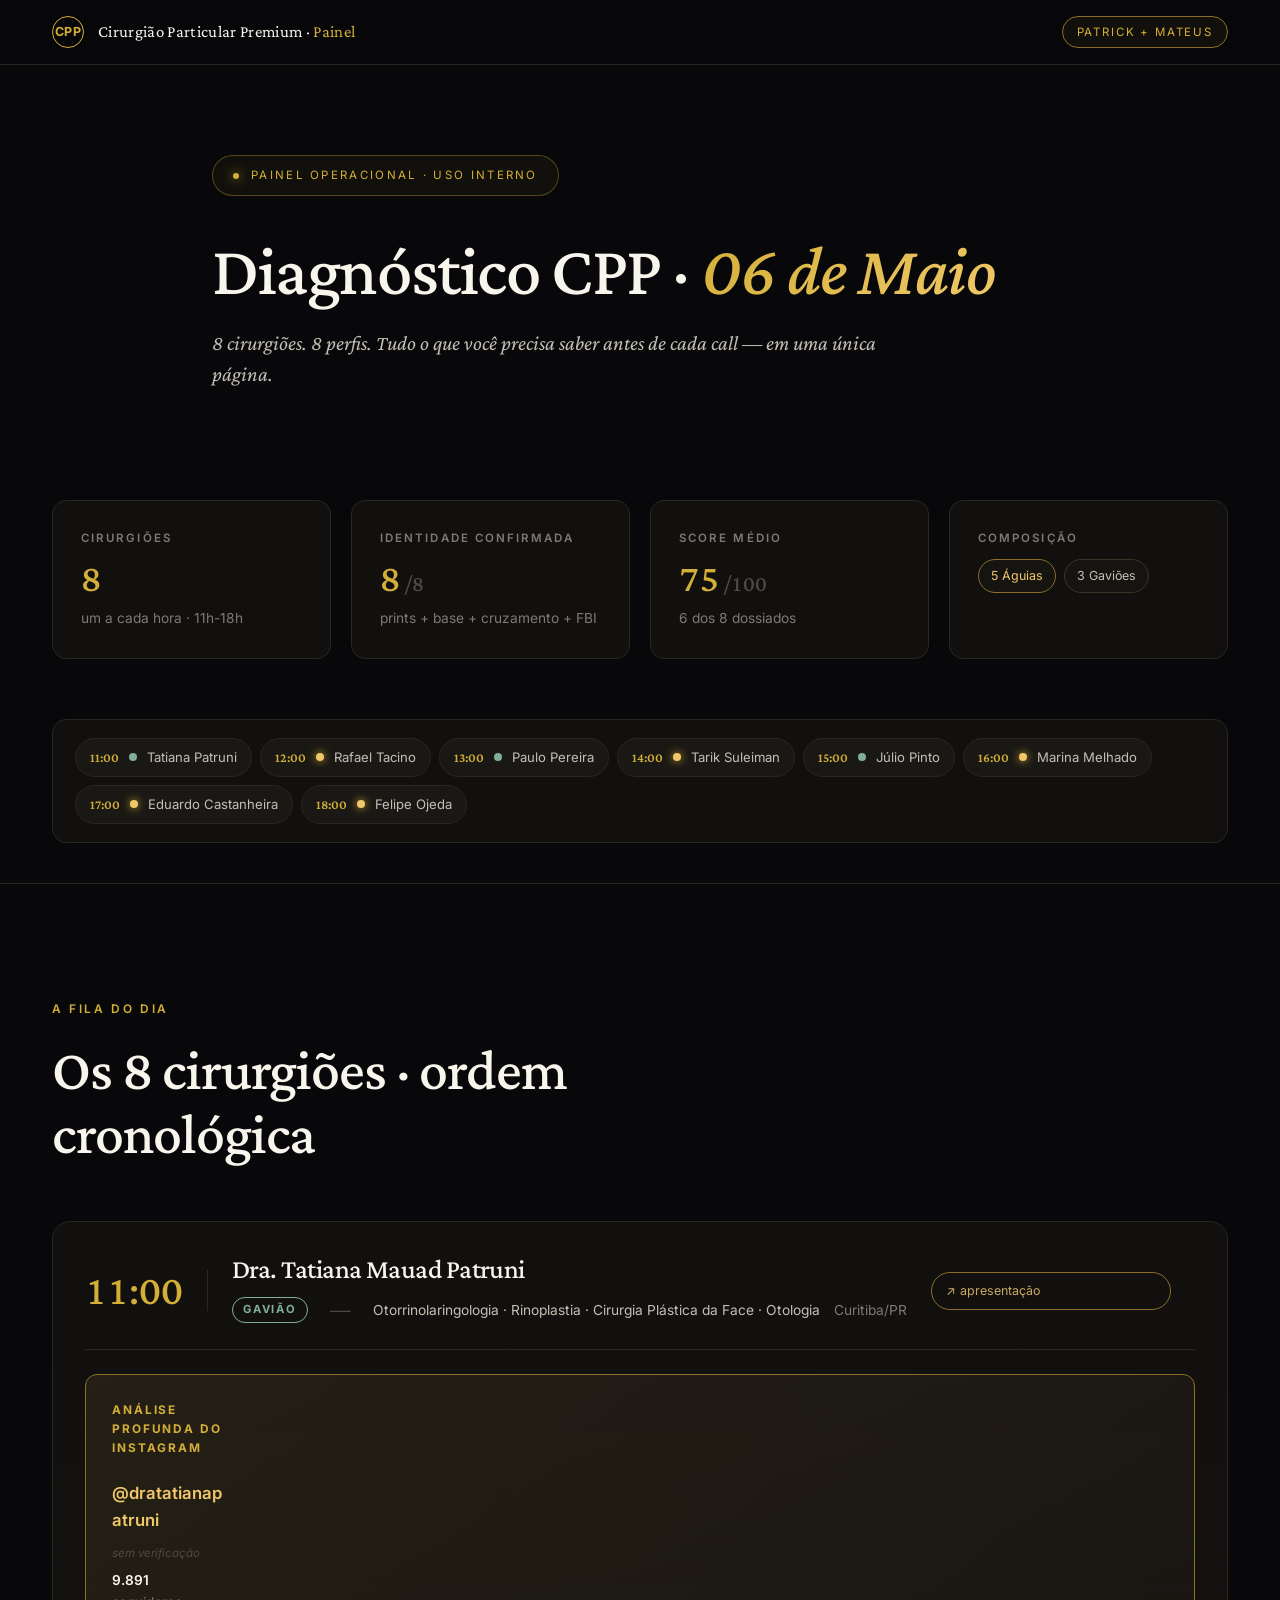
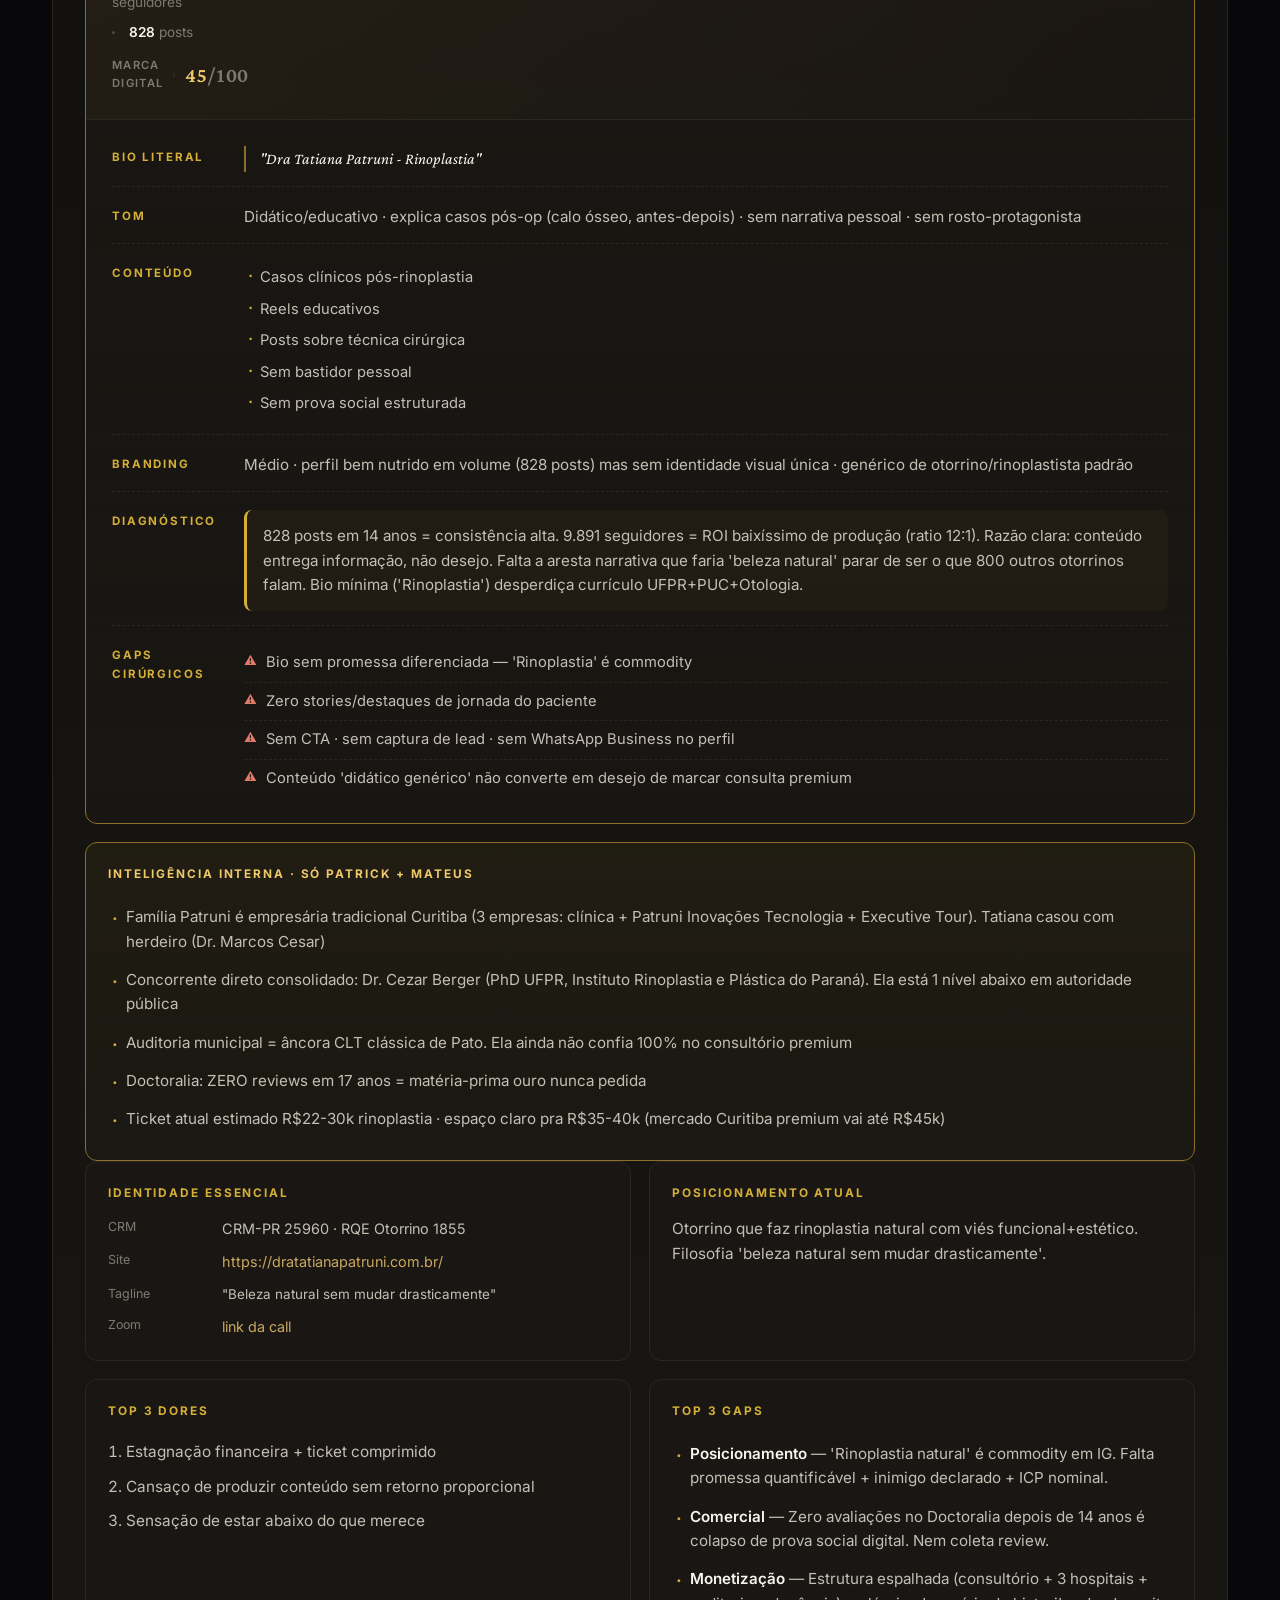
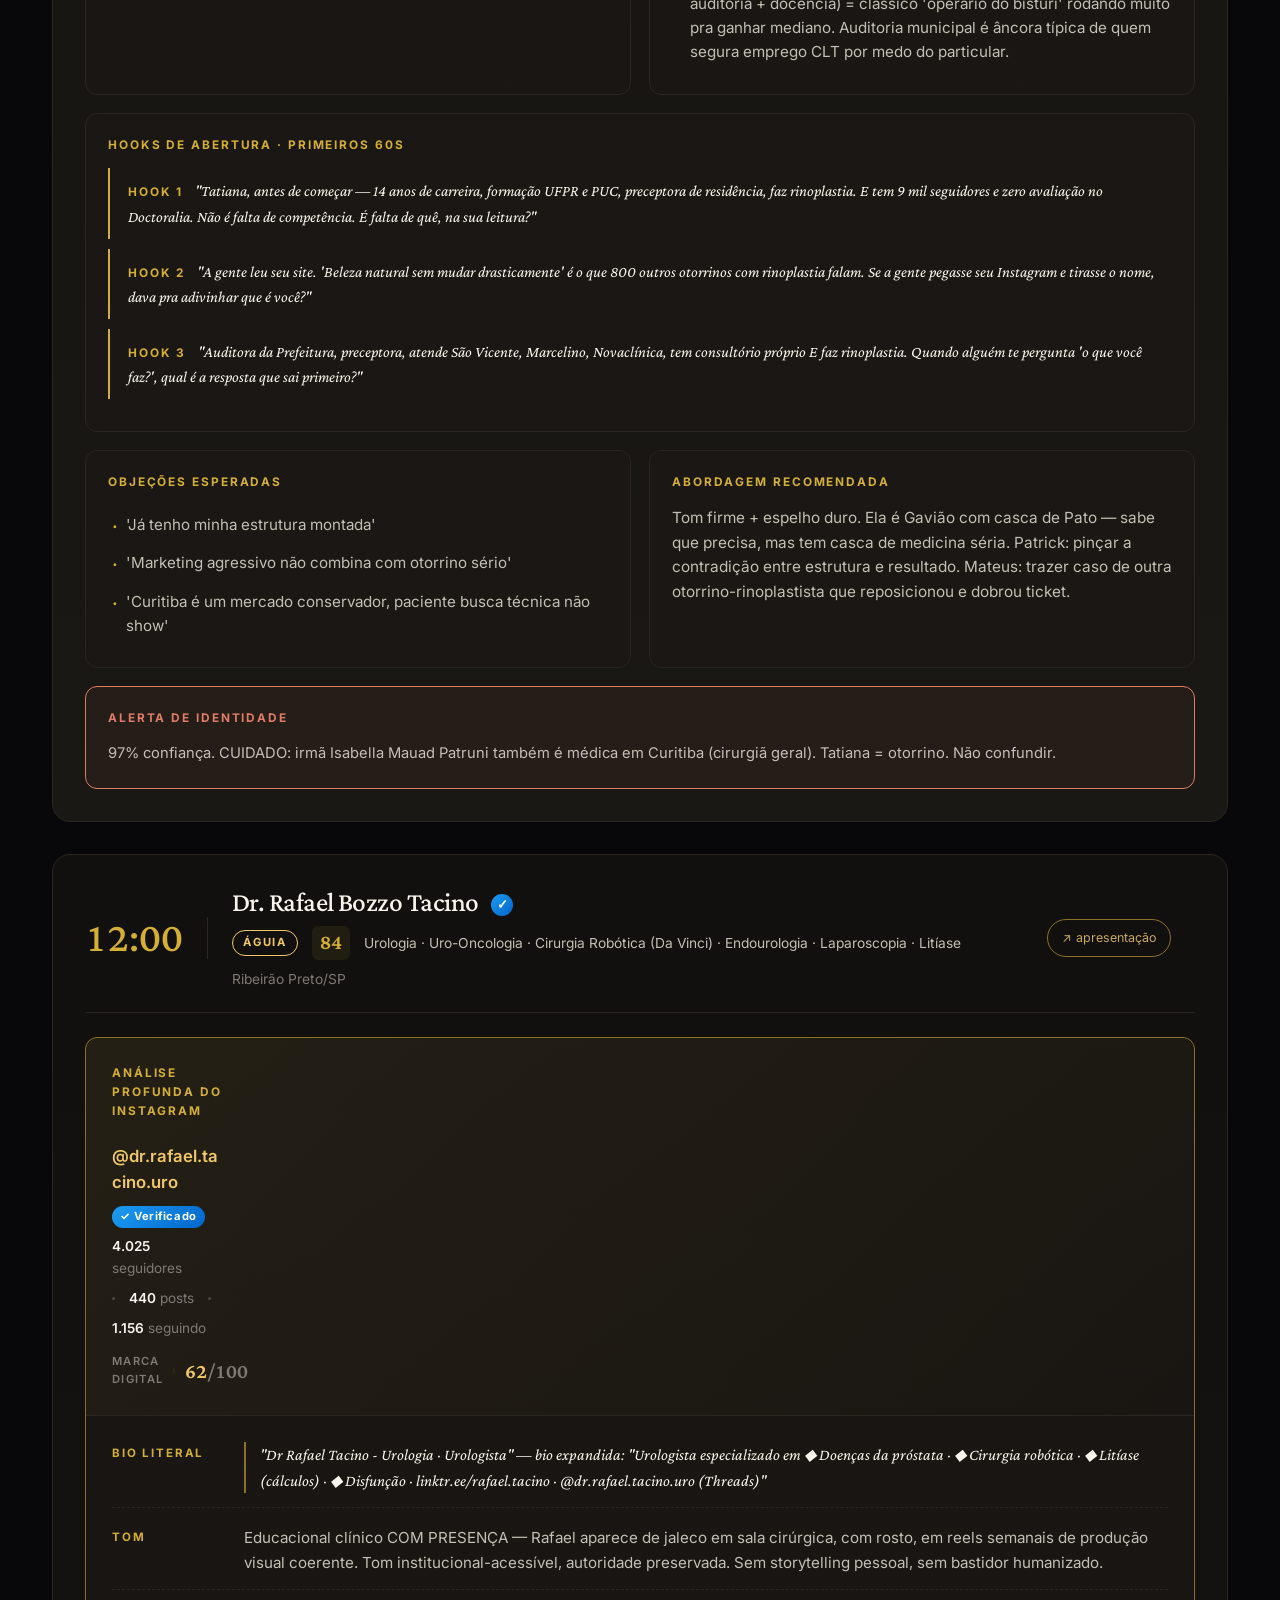
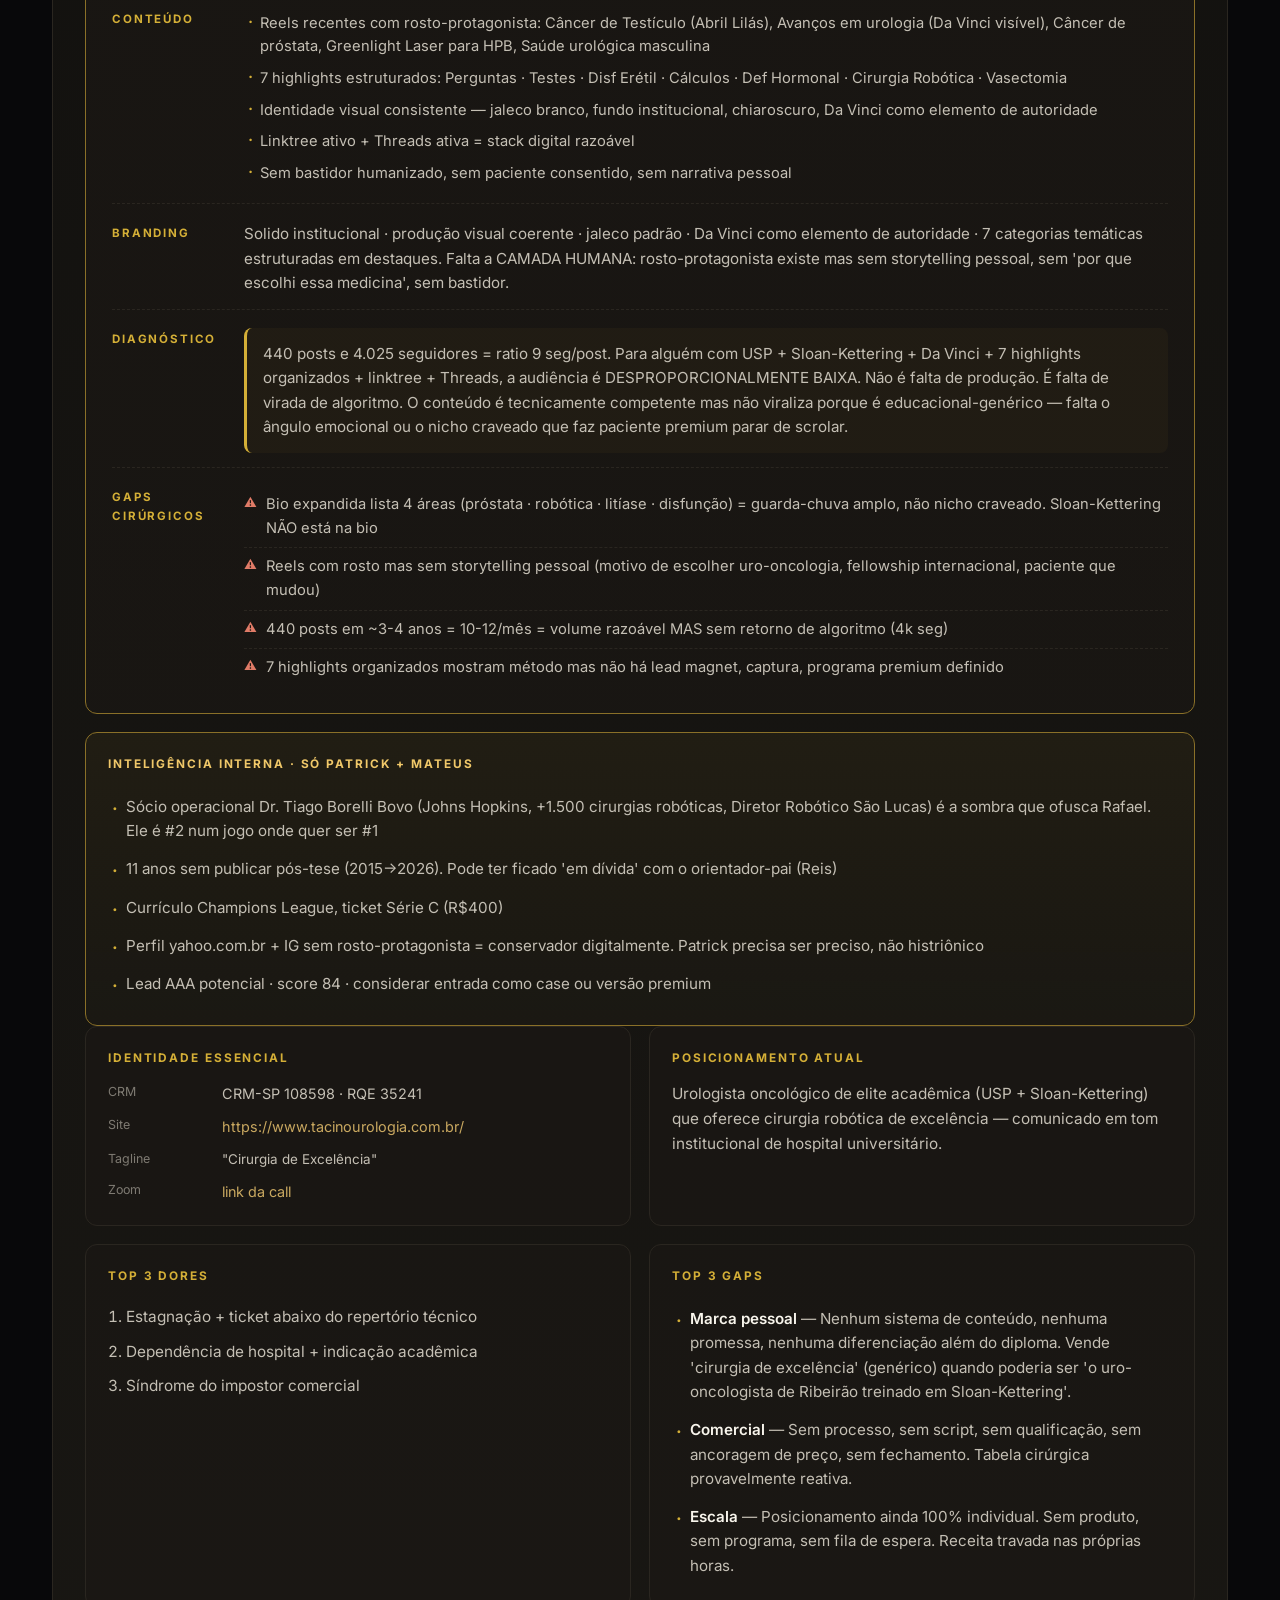
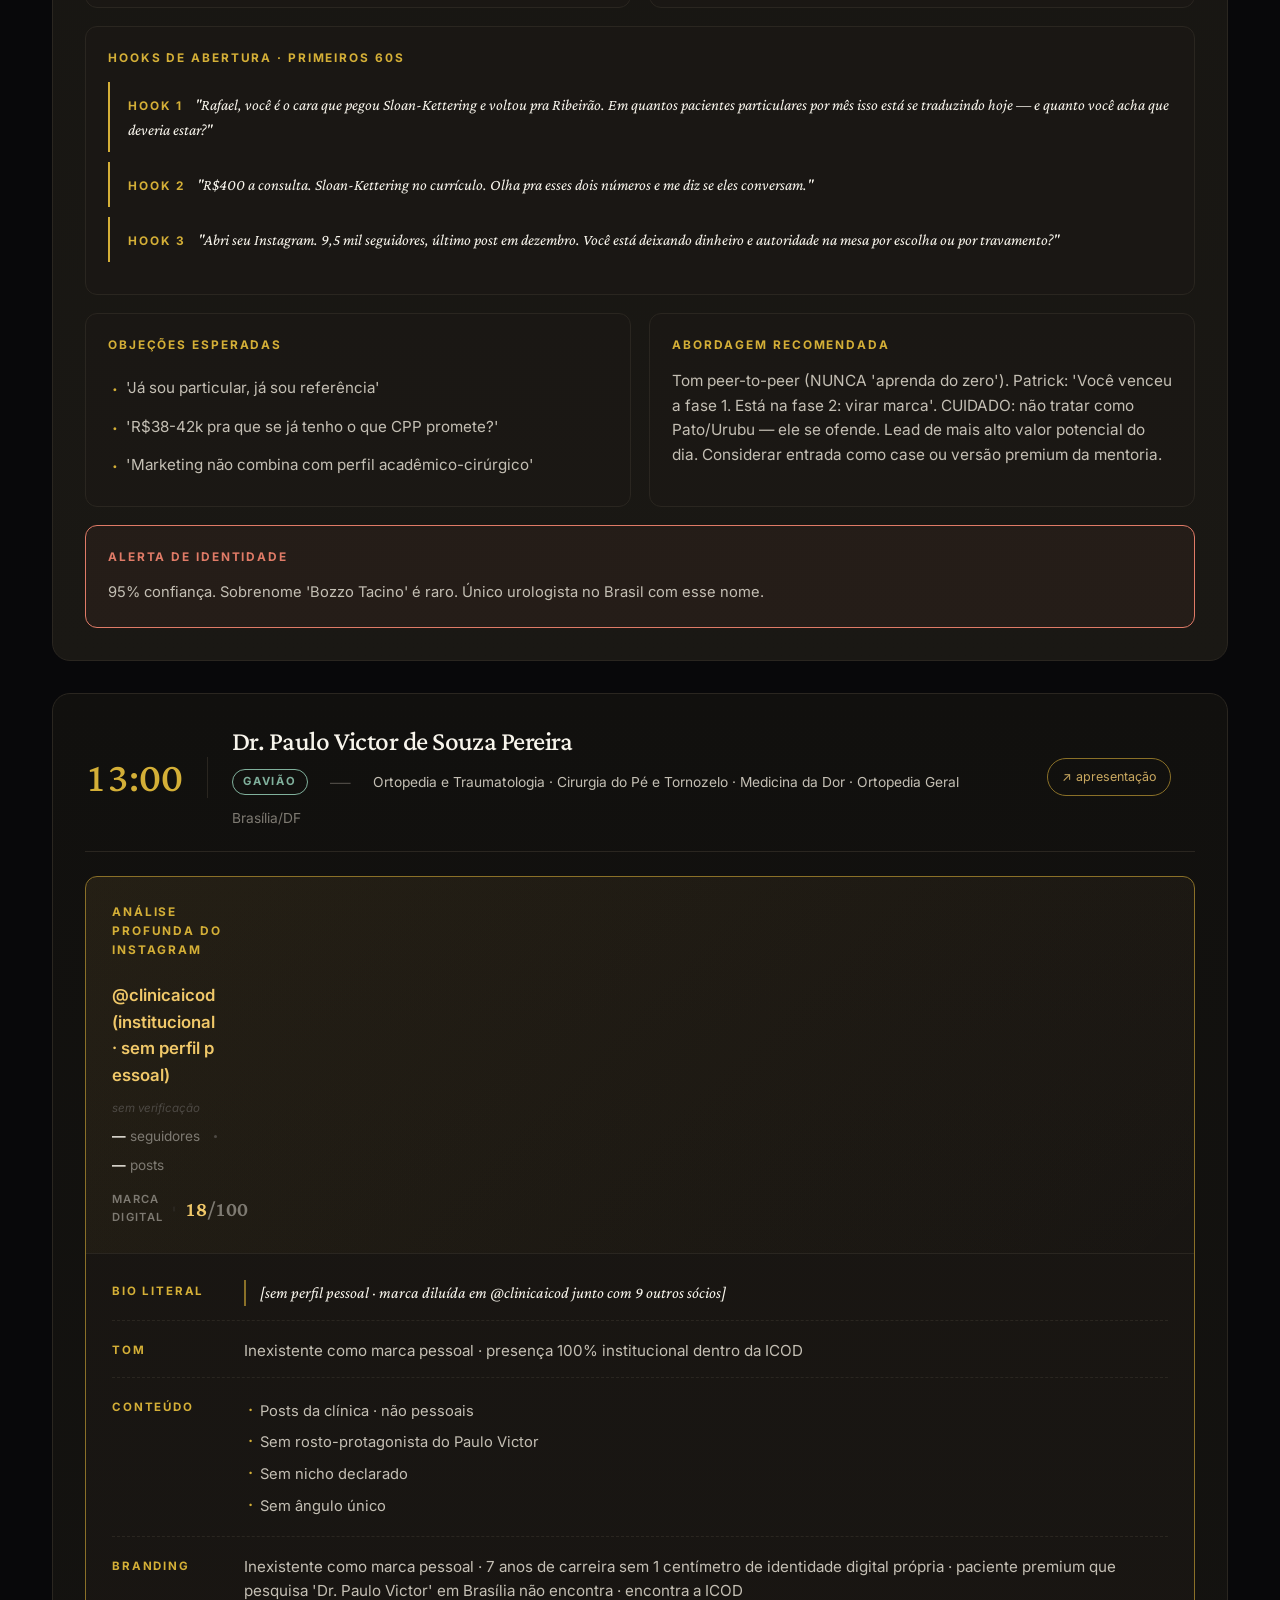
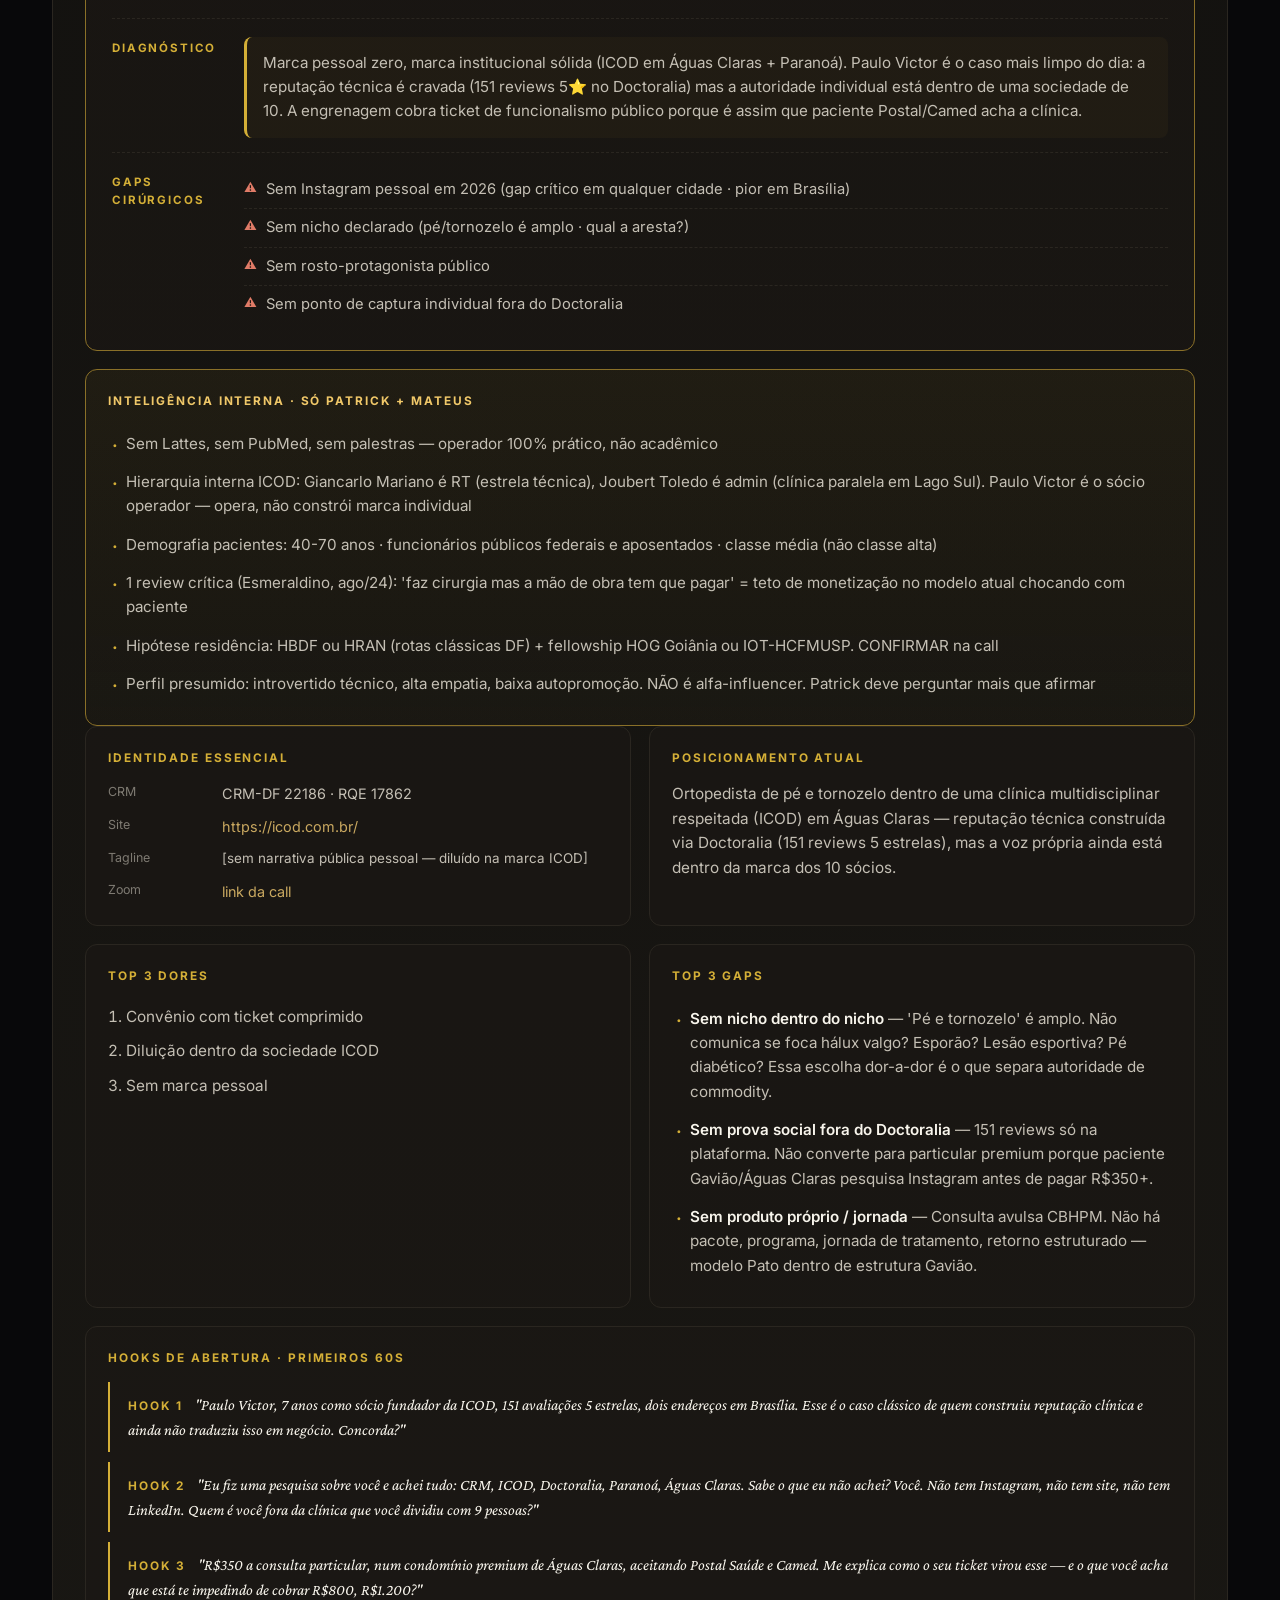
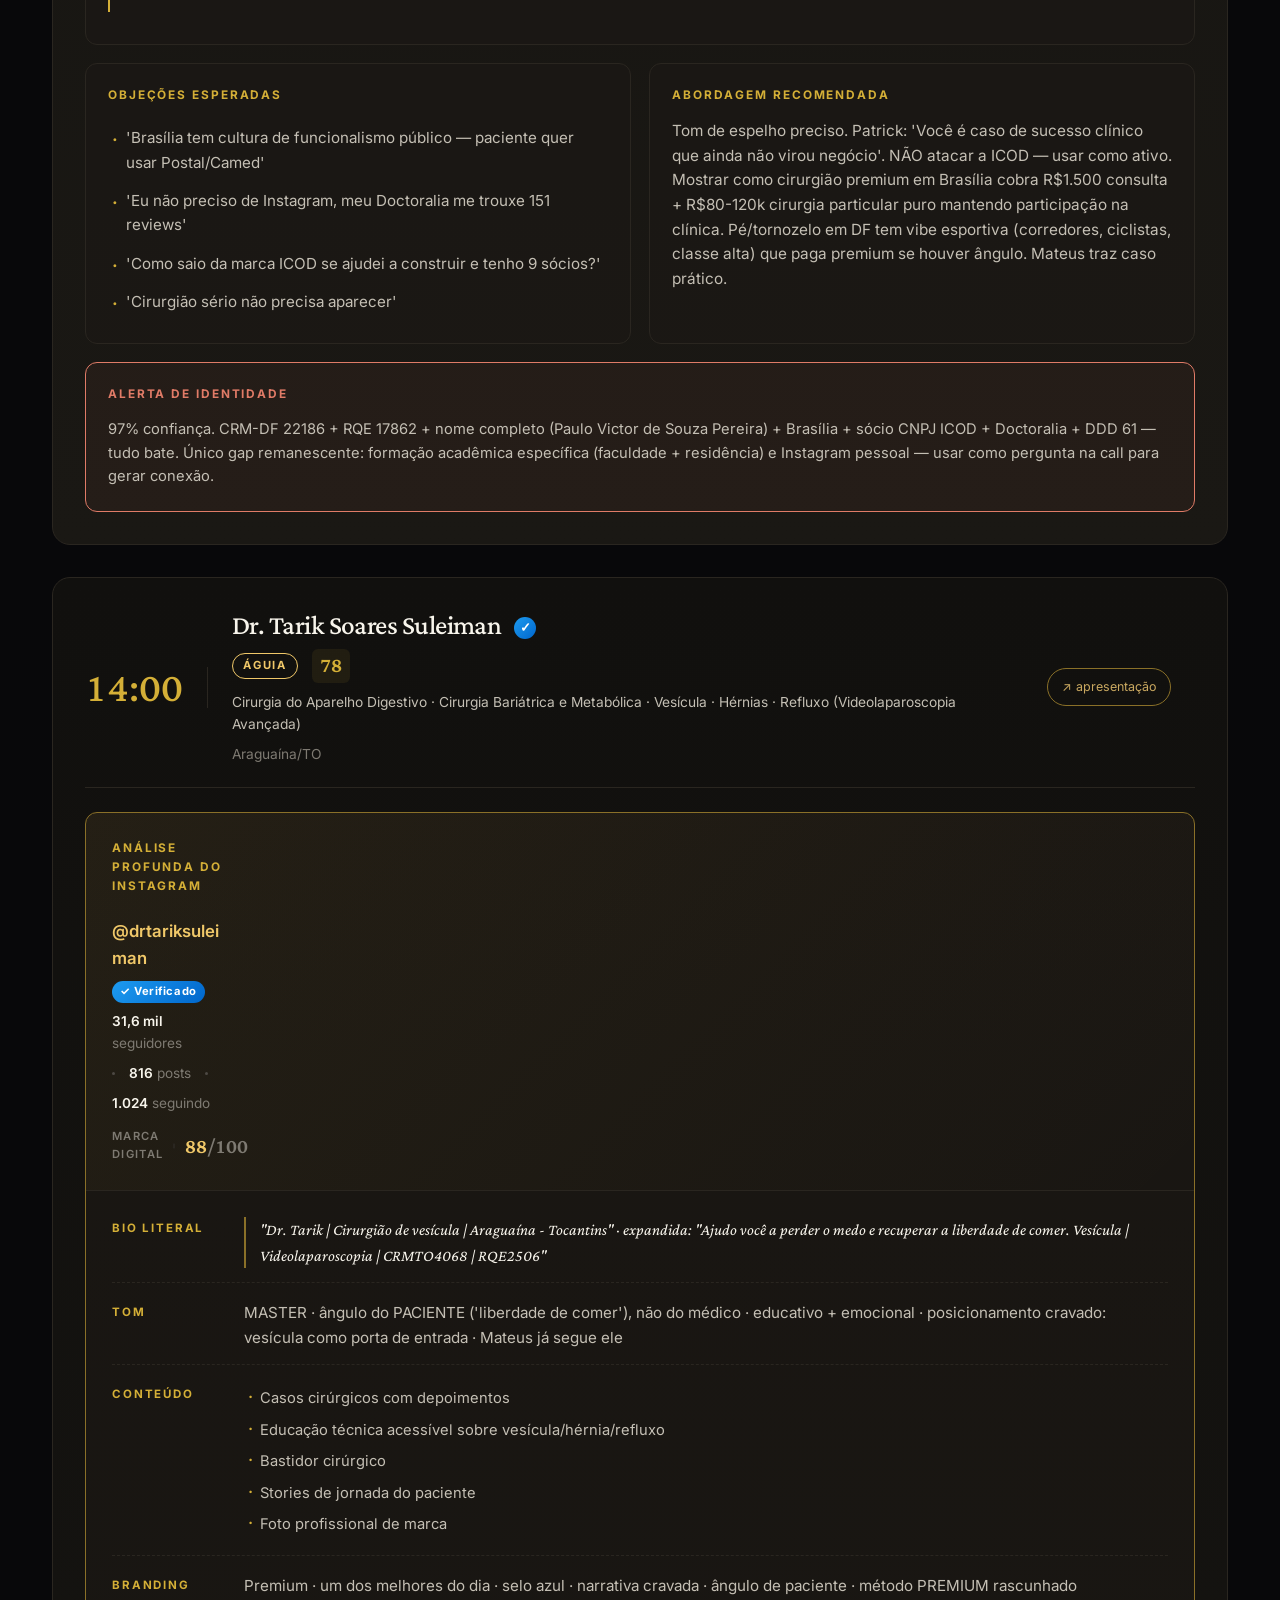
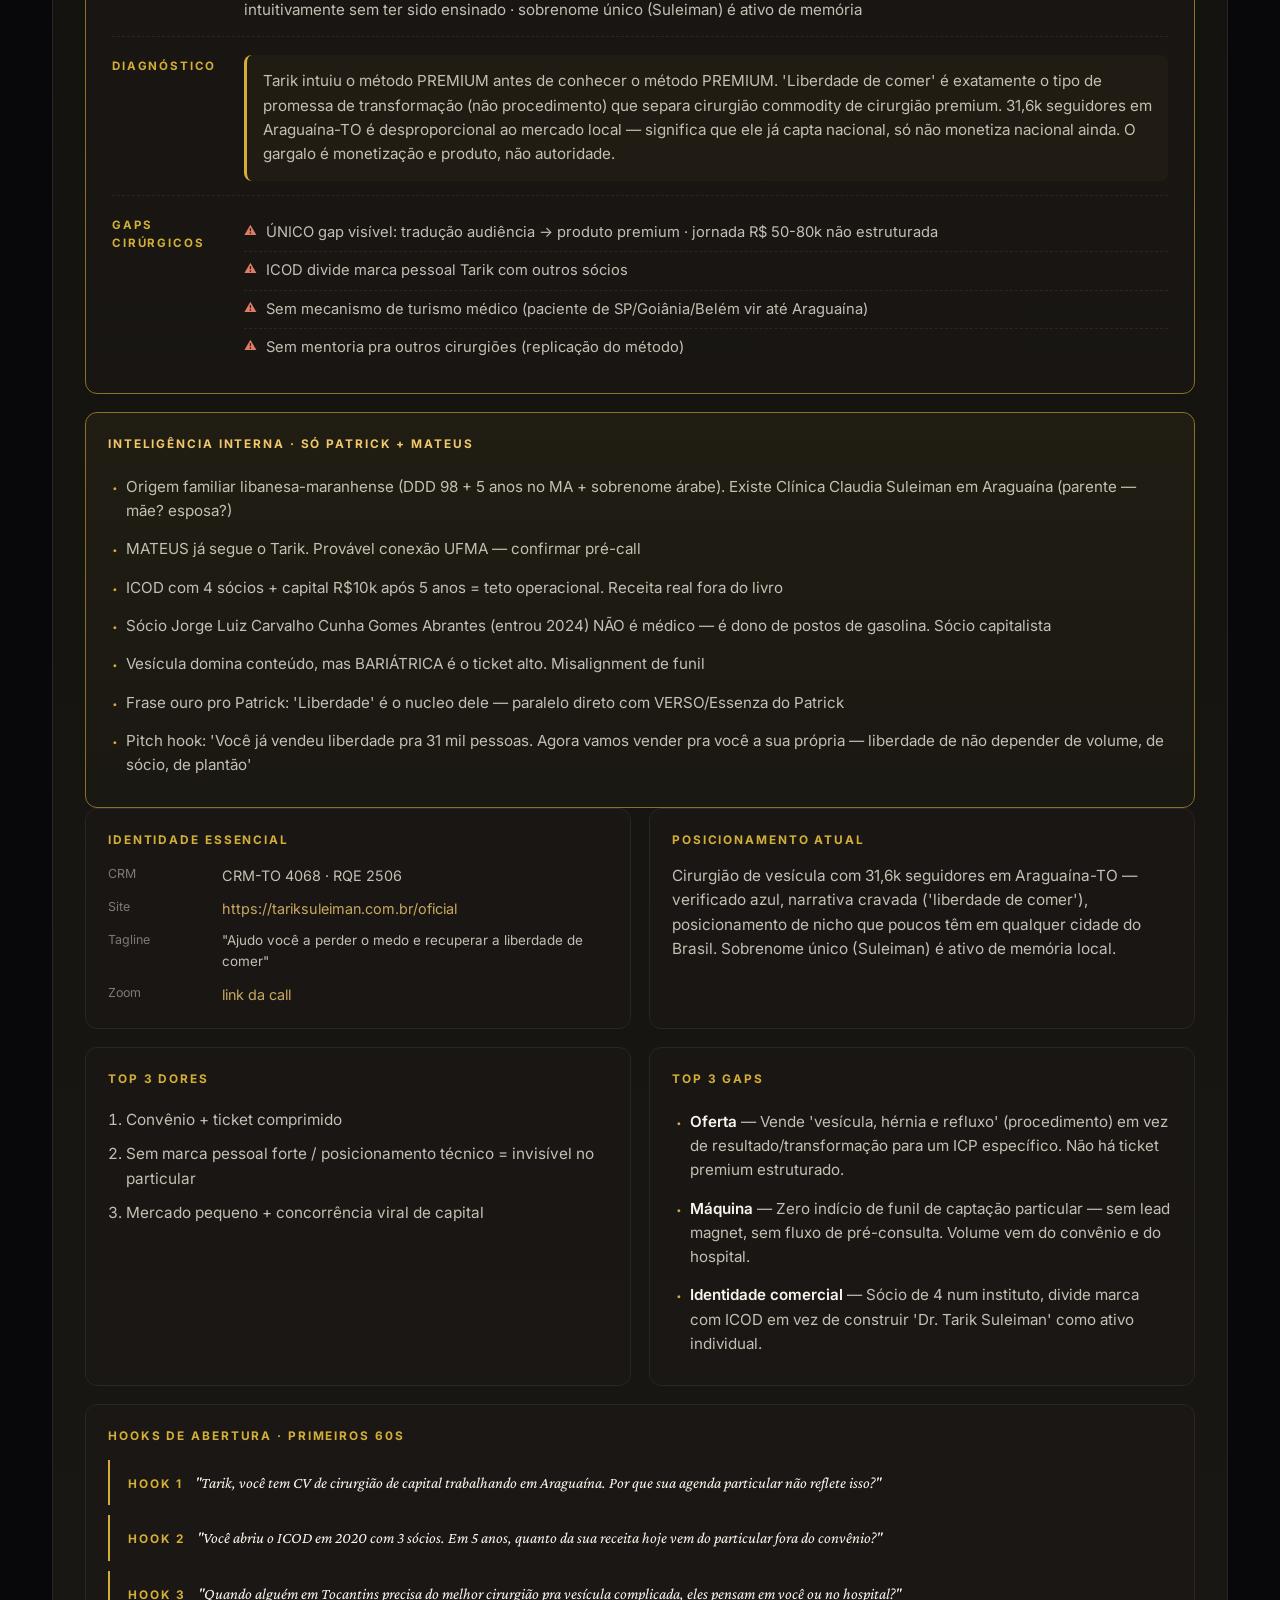
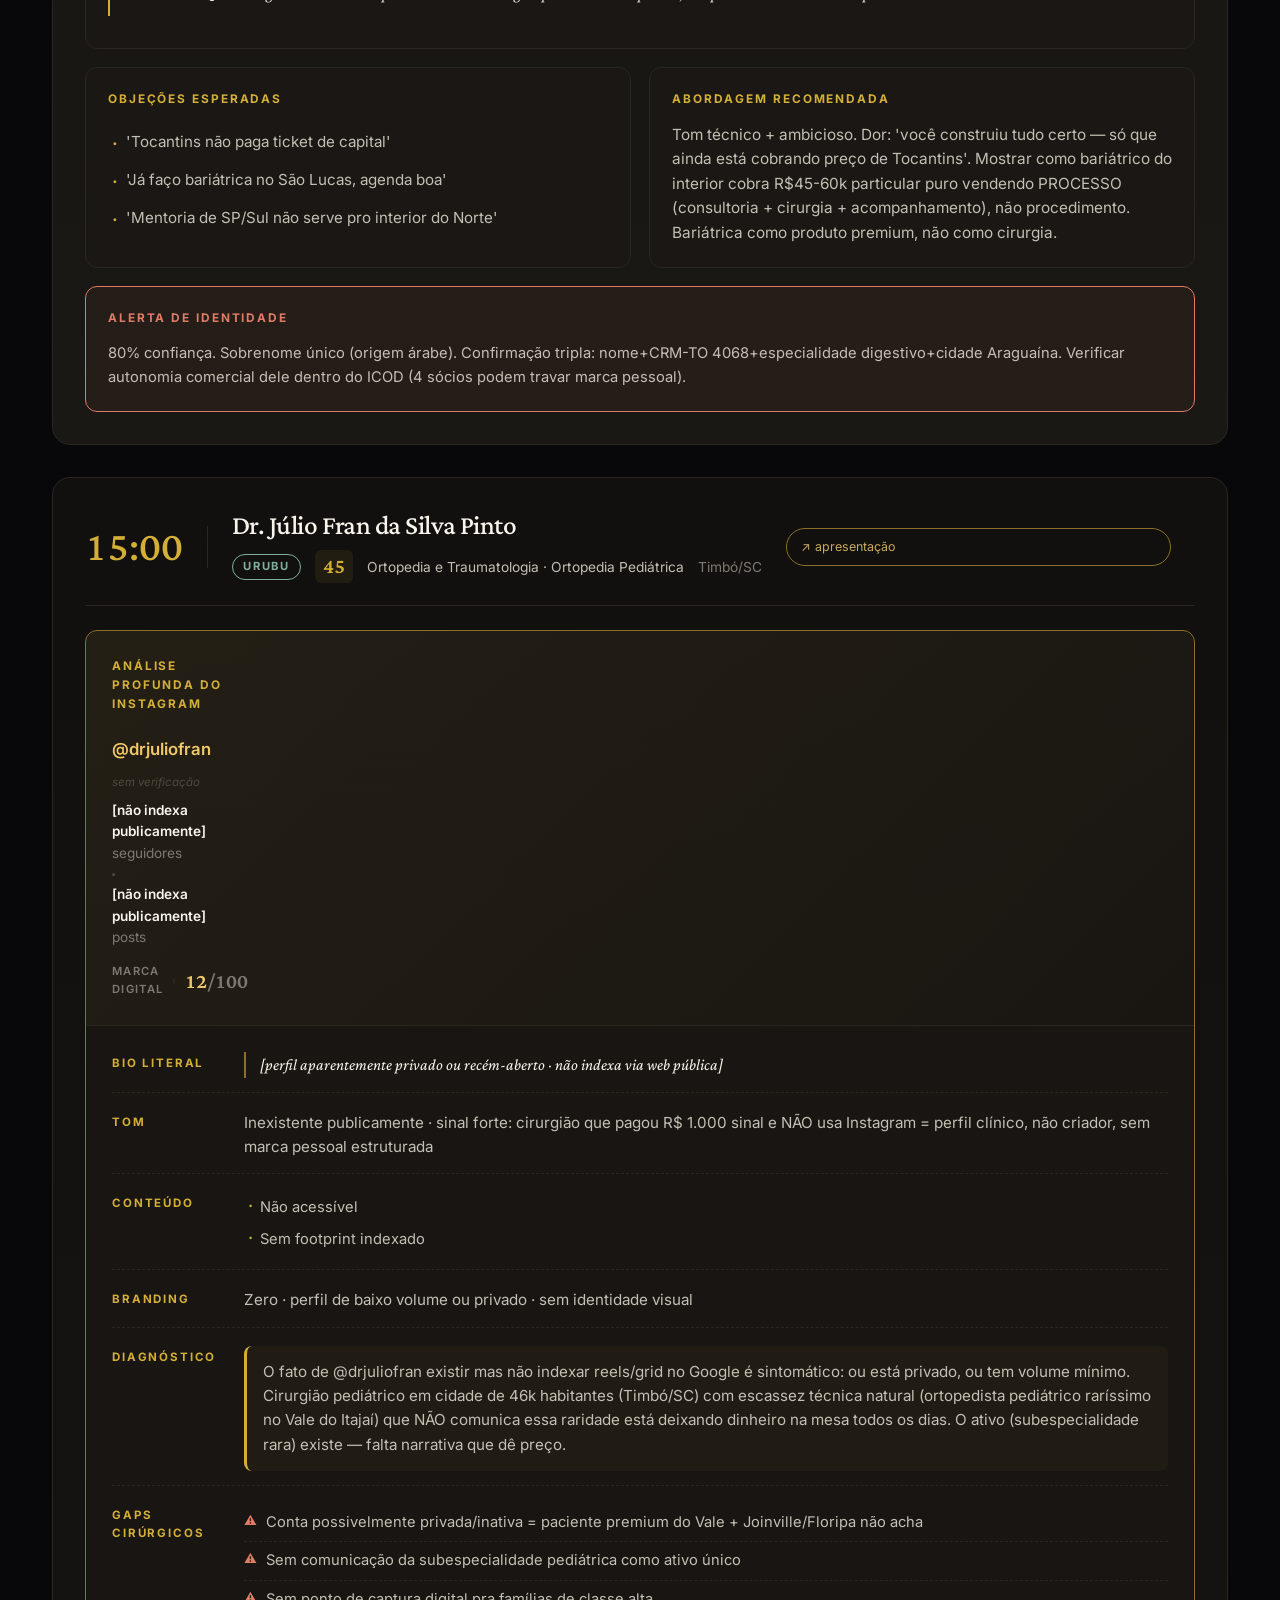
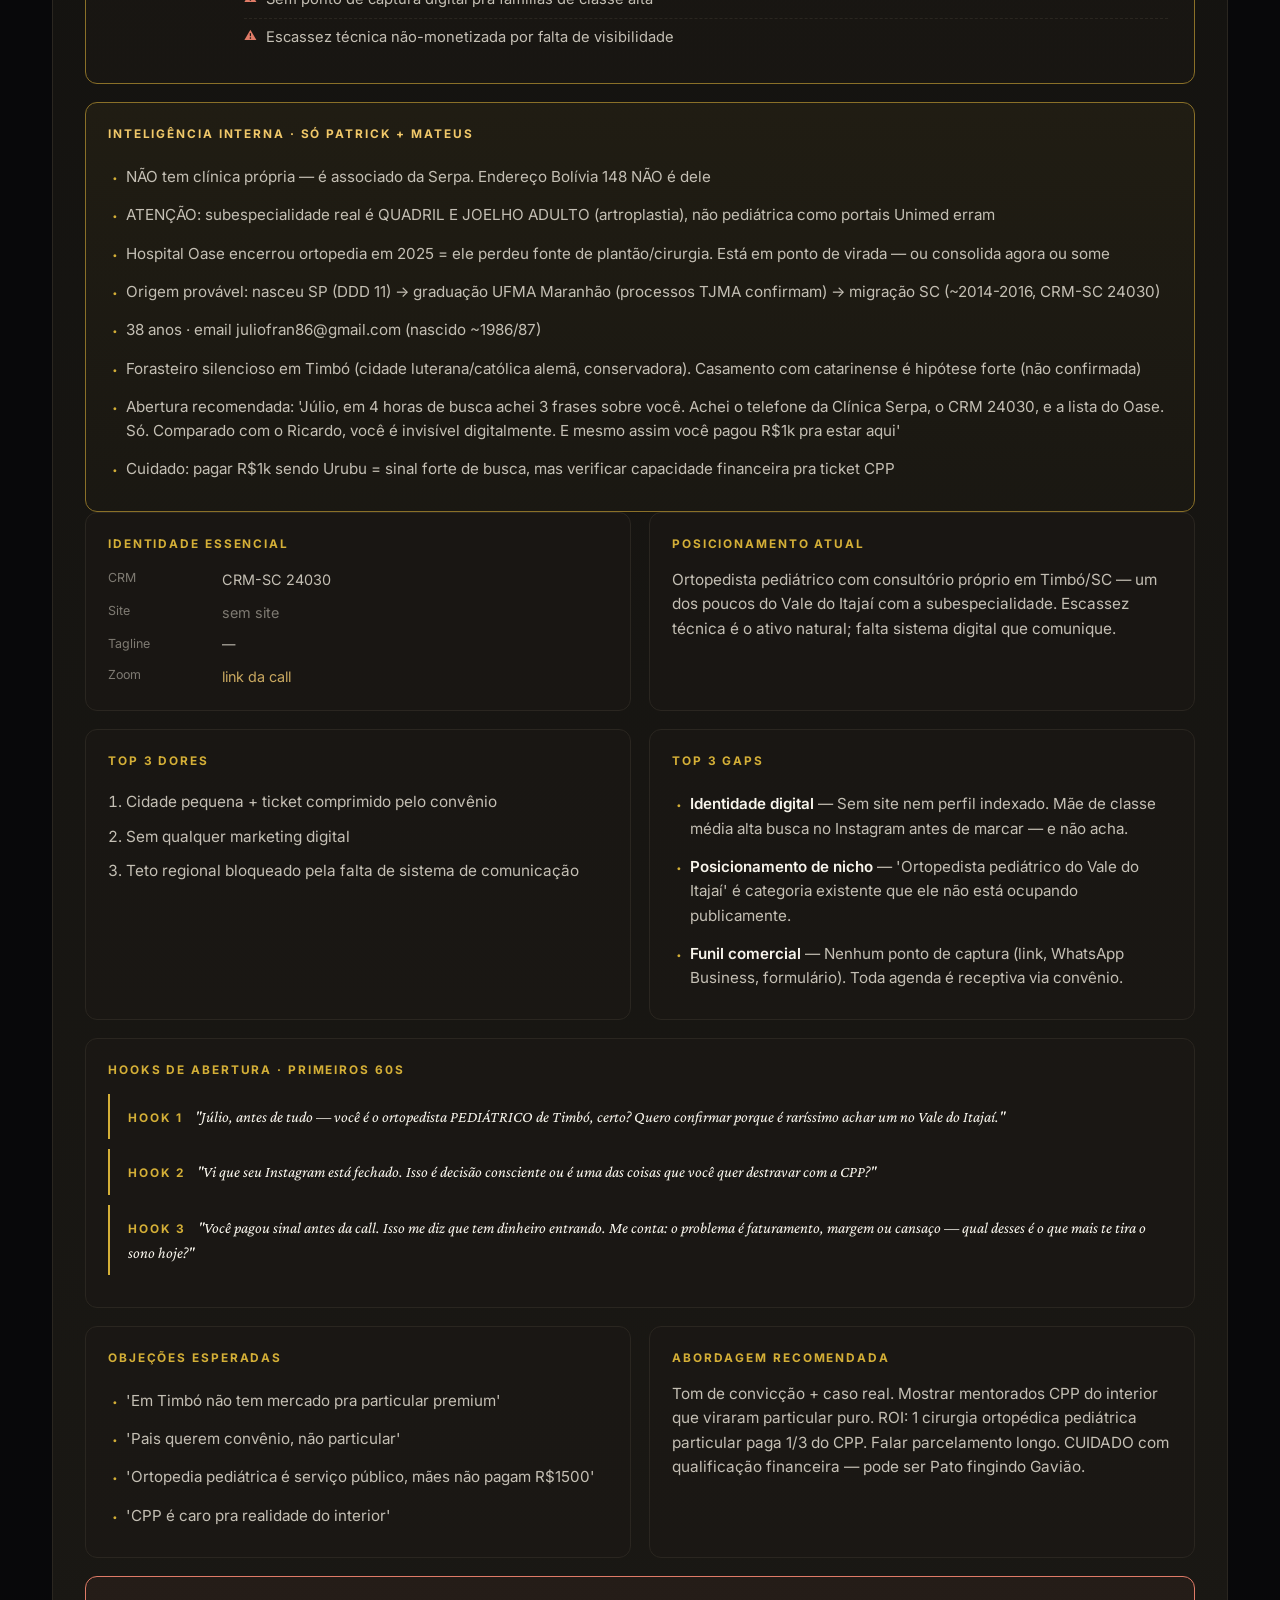
==== commit 52a43108: "Rafael Bozzo: dados reais via print IG (4.025 seg · 440 posts · selo azul · 7 highlights · linktree+" ====
--- a/index.html
+++ b/index.html
@@ -188,7 +188,7 @@
         <div class="op-time">12:00</div>
         <img src="https://unavatar.io/instagram/dr.rafael.tacino.uro" alt="" class="op-head-avatar" loading="lazy" onerror="this.style.display='none'">
         <div class="op-id">
-          <h3>Dr. Rafael Bozzo Tacino </h3>
+          <h3>Dr. Rafael Bozzo Tacino <span class="op-verified" title="Selo azul">✓</span></h3>
           <div class="op-meta">
             <span class="op-perfil aguia">ÁGUIA</span>
             <span class="op-score">84</span>
@@ -207,35 +207,35 @@
             <h5>Análise profunda do Instagram</h5>
             <div class="ig-handle-row">
               <a href="https://www.instagram.com/dr.rafael.tacino.uro/" target="_blank" rel="noopener" class="ig-handle-link">@dr.rafael.tacino.uro</a>
-              <span class="ig-not-verified">sem verificação</span>
+              <span class="ig-verified">✓ Verificado</span>
             </div>
             <div class="ig-stats">
-              <span><strong>~9.500</strong> seguidores</span>
+              <span><strong>4.025</strong> seguidores</span>
               <span class="dot"></span>
-              <span><strong>ativo desde 2023</strong> posts</span>
-              
+              <span><strong>440</strong> posts</span>
+              <span class="dot"></span><span><strong>1.156</strong> seguindo</span>
             </div>
             <div class="ig-score-bar">
               <div class="ig-score-label">Marca digital</div>
-              <div class="ig-score-track"><div class="ig-score-fill low" style="width: 38%"></div></div>
-              <div class="ig-score-num">38<span class="muted">/100</span></div>
+              <div class="ig-score-track"><div class="ig-score-fill mid" style="width: 62%"></div></div>
+              <div class="ig-score-num">62<span class="muted">/100</span></div>
             </div>
           </div>
         </div>
         <div class="ig-deep-body">
-          <div class="ig-deep-row"><div class="ig-k">Bio literal</div><div class="ig-v ig-quote">&quot;Dr Rafael Tacino - Urologia&quot;</div></div>
-          <div class="ig-deep-row"><div class="ig-k">Tom</div><div class="ig-v">Educacional clínico · saúde sexual masculina · prevenção · tom institucional/professoral · sem rosto-protagonista · sem narrativa pessoal · sem oferta</div></div>
-          <div class="ig-deep-row"><div class="ig-k">Conteúdo</div><div class="ig-v"><ul class="ig-list"><li>Posts sobre próstata</li>
-<li>Educação em saúde sexual</li>
-<li>Conteúdo de urologia geral</li>
-<li>Sem bastidor cirúrgico</li>
-<li>Última postagem identificada: dezembro/2025</li></ul></div></div>
-          <div class="ig-deep-row"><div class="ig-k">Branding</div><div class="ig-v">Alta qualidade técnica do conteúdo · MAS branding institucional/hospitalar · não comunica diferenciação USP+Sloan-Kettering · perfil parece de clínica e não de marca pessoal</div></div>
-          <div class="ig-deep-row"><div class="ig-k">Diagnóstico</div><div class="ig-v ig-diag">Currículo top 1% Brasil (USP + Sloan-Kettering + Da Vinci) representado por bio de 4 palavras: &#x27;Dr Rafael Tacino - Urologia&#x27;. Esse é o gap mais brutal do dia. O paciente premium que pesquisa antes de pagar R$ 80k+ por uma robótica oncológica não acha aqui o que está procurando — porque o perfil esconde, em vez de exibir, o repertório.</div></div>
-          <div class="ig-deep-row"><div class="ig-k">Gaps cirúrgicos</div><div class="ig-v"><ul class="ig-gaps"><li>Bio NÃO diz Sloan-Kettering · NÃO diz Da Vinci · NÃO diz uro-oncologia</li>
-<li>Posts sem rosto-protagonista nem bastidor cirúrgico</li>
-<li>Sem oferta visível, sem CTA, sem programa premium</li>
-<li>Frequência irregular (último post dez/2025) = mata recall do paciente</li></ul></div></div>
+          <div class="ig-deep-row"><div class="ig-k">Bio literal</div><div class="ig-v ig-quote">&quot;Dr Rafael Tacino - Urologia · Urologista&quot; — bio expandida: &quot;Urologista especializado em ◆ Doenças da próstata · ◆ Cirurgia robótica · ◆ Litíase (cálculos) · ◆ Disfunção · linktr.ee/rafael.tacino · @dr.rafael.tacino.uro (Threads)&quot;</div></div>
+          <div class="ig-deep-row"><div class="ig-k">Tom</div><div class="ig-v">Educacional clínico COM PRESENÇA — Rafael aparece de jaleco em sala cirúrgica, com rosto, em reels semanais de produção visual coerente. Tom institucional-acessível, autoridade preservada. Sem storytelling pessoal, sem bastidor humanizado.</div></div>
+          <div class="ig-deep-row"><div class="ig-k">Conteúdo</div><div class="ig-v"><ul class="ig-list"><li>Reels recentes com rosto-protagonista: Câncer de Testículo (Abril Lilás), Avanços em urologia (Da Vinci visível), Câncer de próstata, Greenlight Laser para HPB, Saúde urológica masculina</li>
+<li>7 highlights estruturados: Perguntas · Testes · Disf Erétil · Cálculos · Def Hormonal · Cirurgia Robótica · Vasectomia</li>
+<li>Identidade visual consistente — jaleco branco, fundo institucional, chiaroscuro, Da Vinci como elemento de autoridade</li>
+<li>Linktree ativo + Threads ativa = stack digital razoável</li>
+<li>Sem bastidor humanizado, sem paciente consentido, sem narrativa pessoal</li></ul></div></div>
+          <div class="ig-deep-row"><div class="ig-k">Branding</div><div class="ig-v">Solido institucional · produção visual coerente · jaleco padrão · Da Vinci como elemento de autoridade · 7 categorias temáticas estruturadas em destaques. Falta a CAMADA HUMANA: rosto-protagonista existe mas sem storytelling pessoal, sem &#x27;por que escolhi essa medicina&#x27;, sem bastidor.</div></div>
+          <div class="ig-deep-row"><div class="ig-k">Diagnóstico</div><div class="ig-v ig-diag">440 posts e 4.025 seguidores = ratio 9 seg/post. Para alguém com USP + Sloan-Kettering + Da Vinci + 7 highlights organizados + linktree + Threads, a audiência é DESPROPORCIONALMENTE BAIXA. Não é falta de produção. É falta de virada de algoritmo. O conteúdo é tecnicamente competente mas não viraliza porque é educacional-genérico — falta o ângulo emocional ou o nicho craveado que faz paciente premium parar de scrolar.</div></div>
+          <div class="ig-deep-row"><div class="ig-k">Gaps cirúrgicos</div><div class="ig-v"><ul class="ig-gaps"><li>Bio expandida lista 4 áreas (próstata · robótica · litíase · disfunção) = guarda-chuva amplo, não nicho craveado. Sloan-Kettering NÃO está na bio</li>
+<li>Reels com rosto mas sem storytelling pessoal (motivo de escolher uro-oncologia, fellowship internacional, paciente que mudou)</li>
+<li>440 posts em ~3-4 anos = 10-12/mês = volume razoável MAS sem retorno de algoritmo (4k seg)</li>
+<li>7 highlights organizados mostram método mas não há lead magnet, captura, programa premium definido</li></ul></div></div>
         </div>
       </div>
 
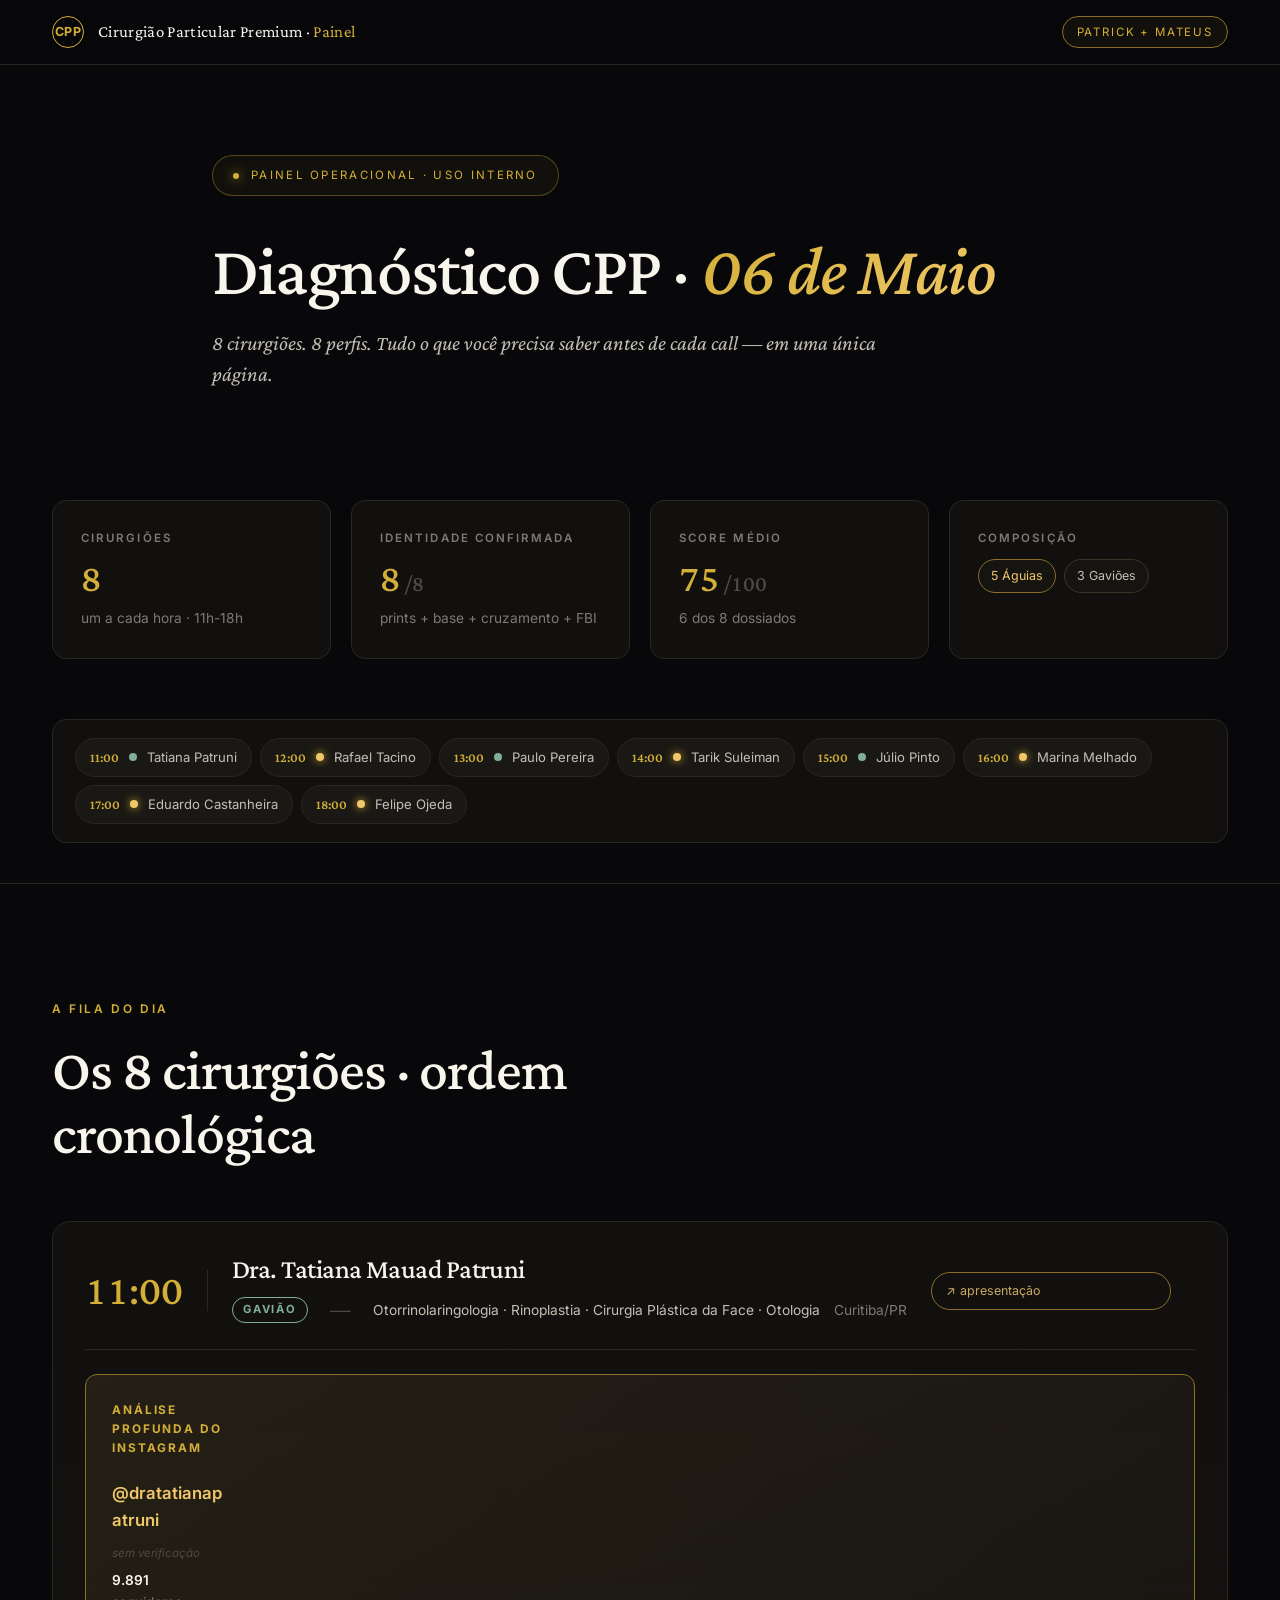
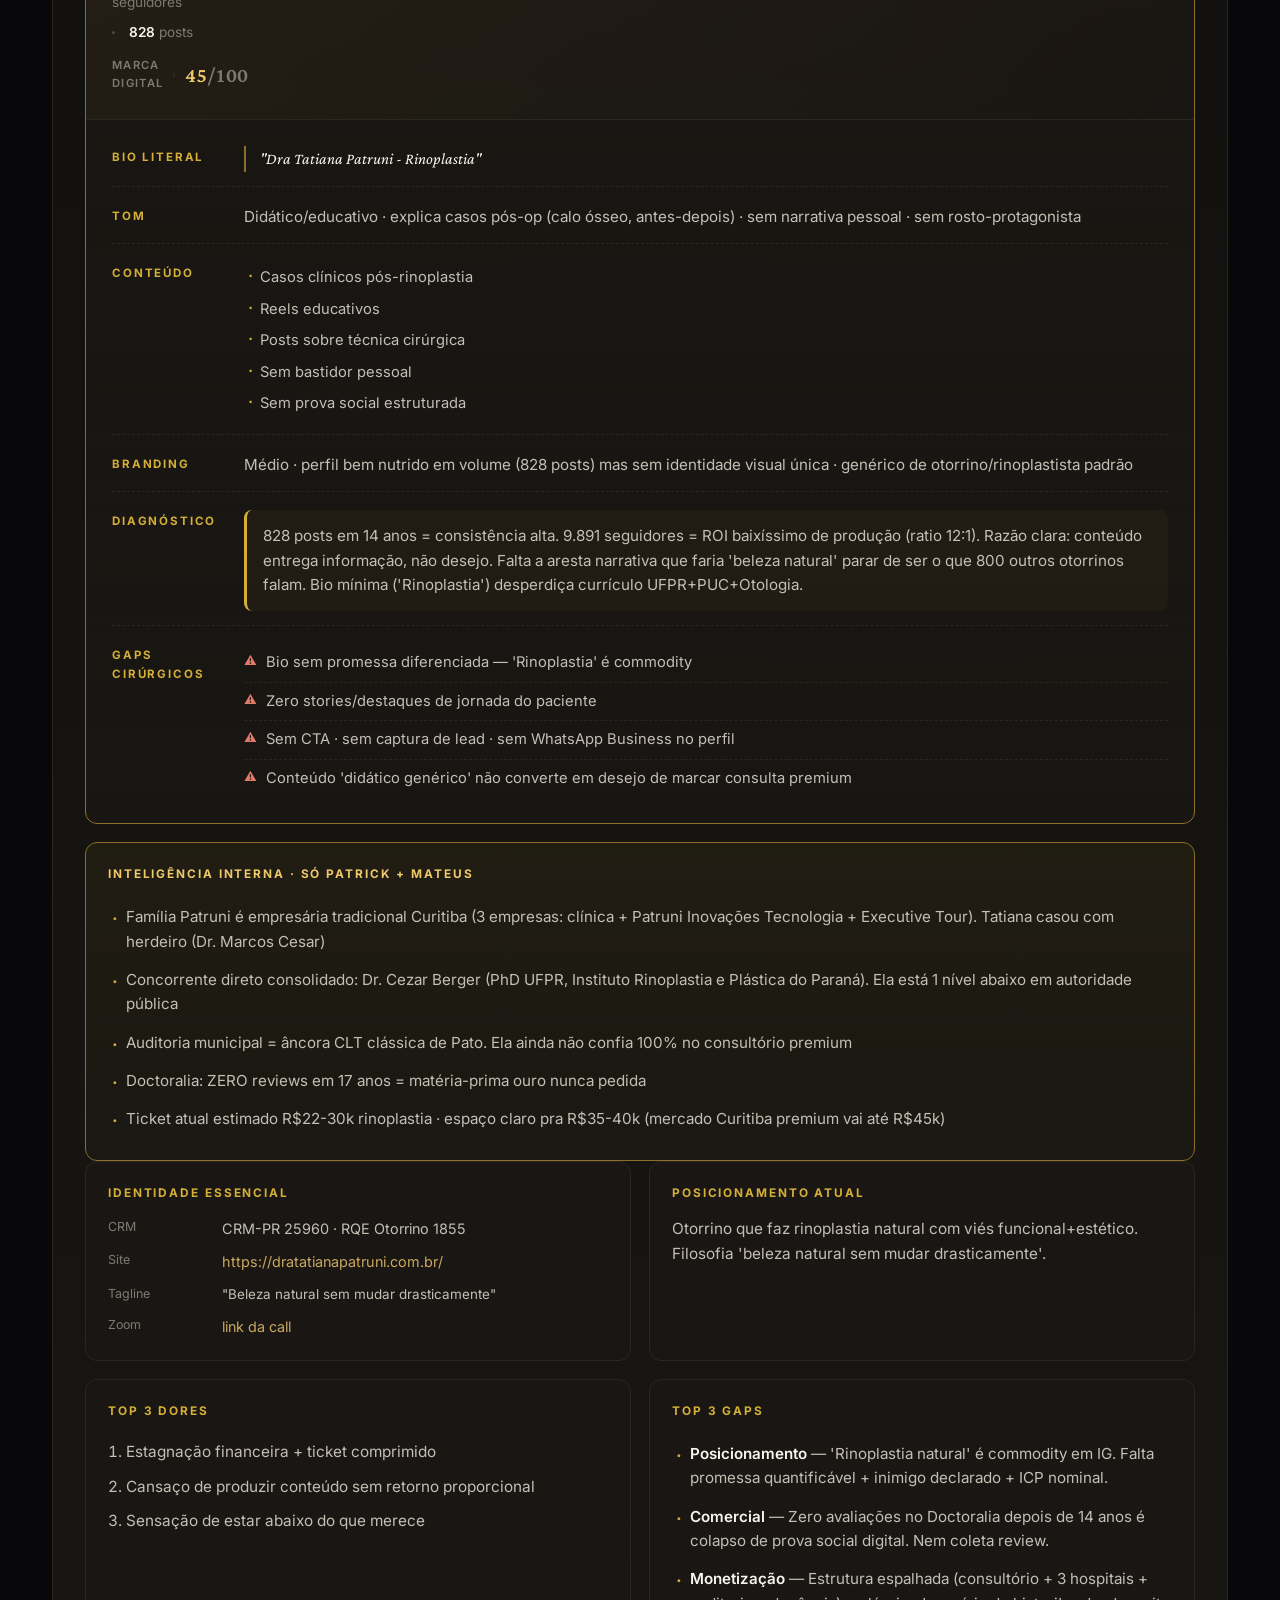
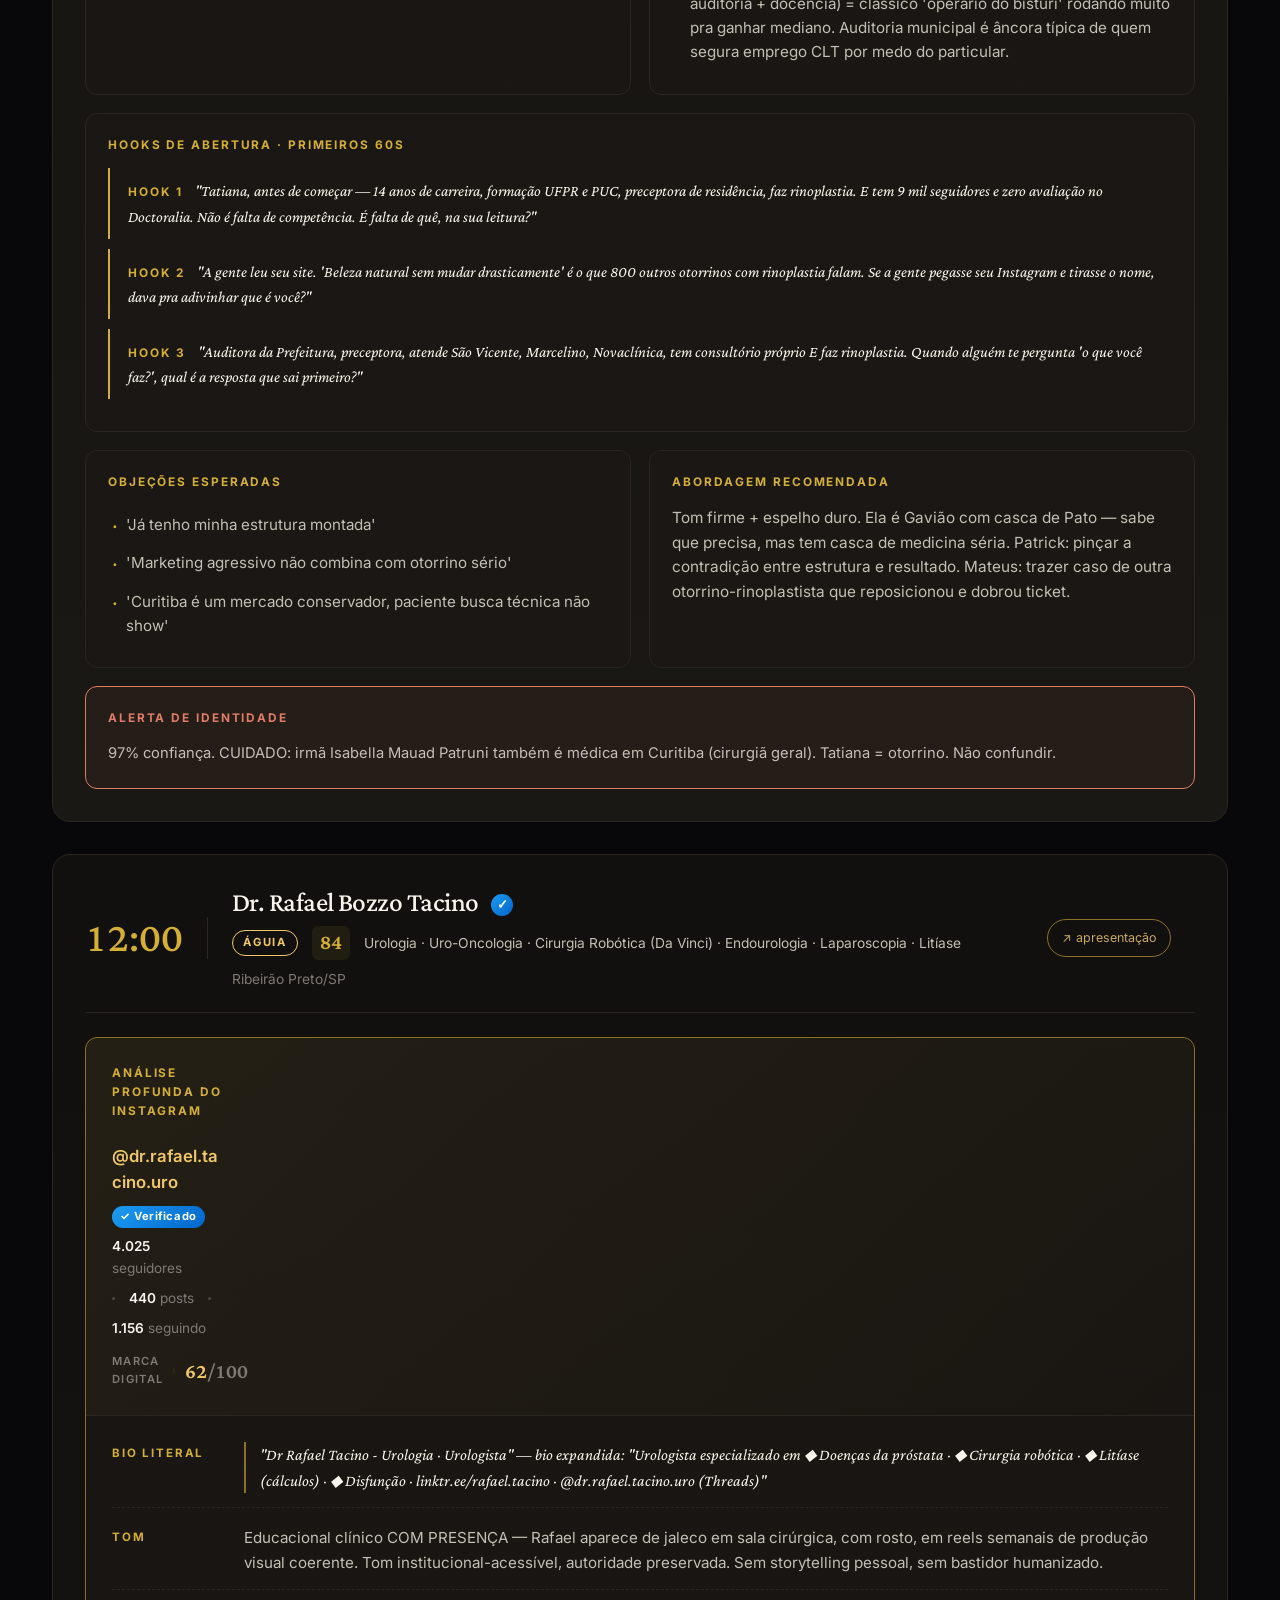
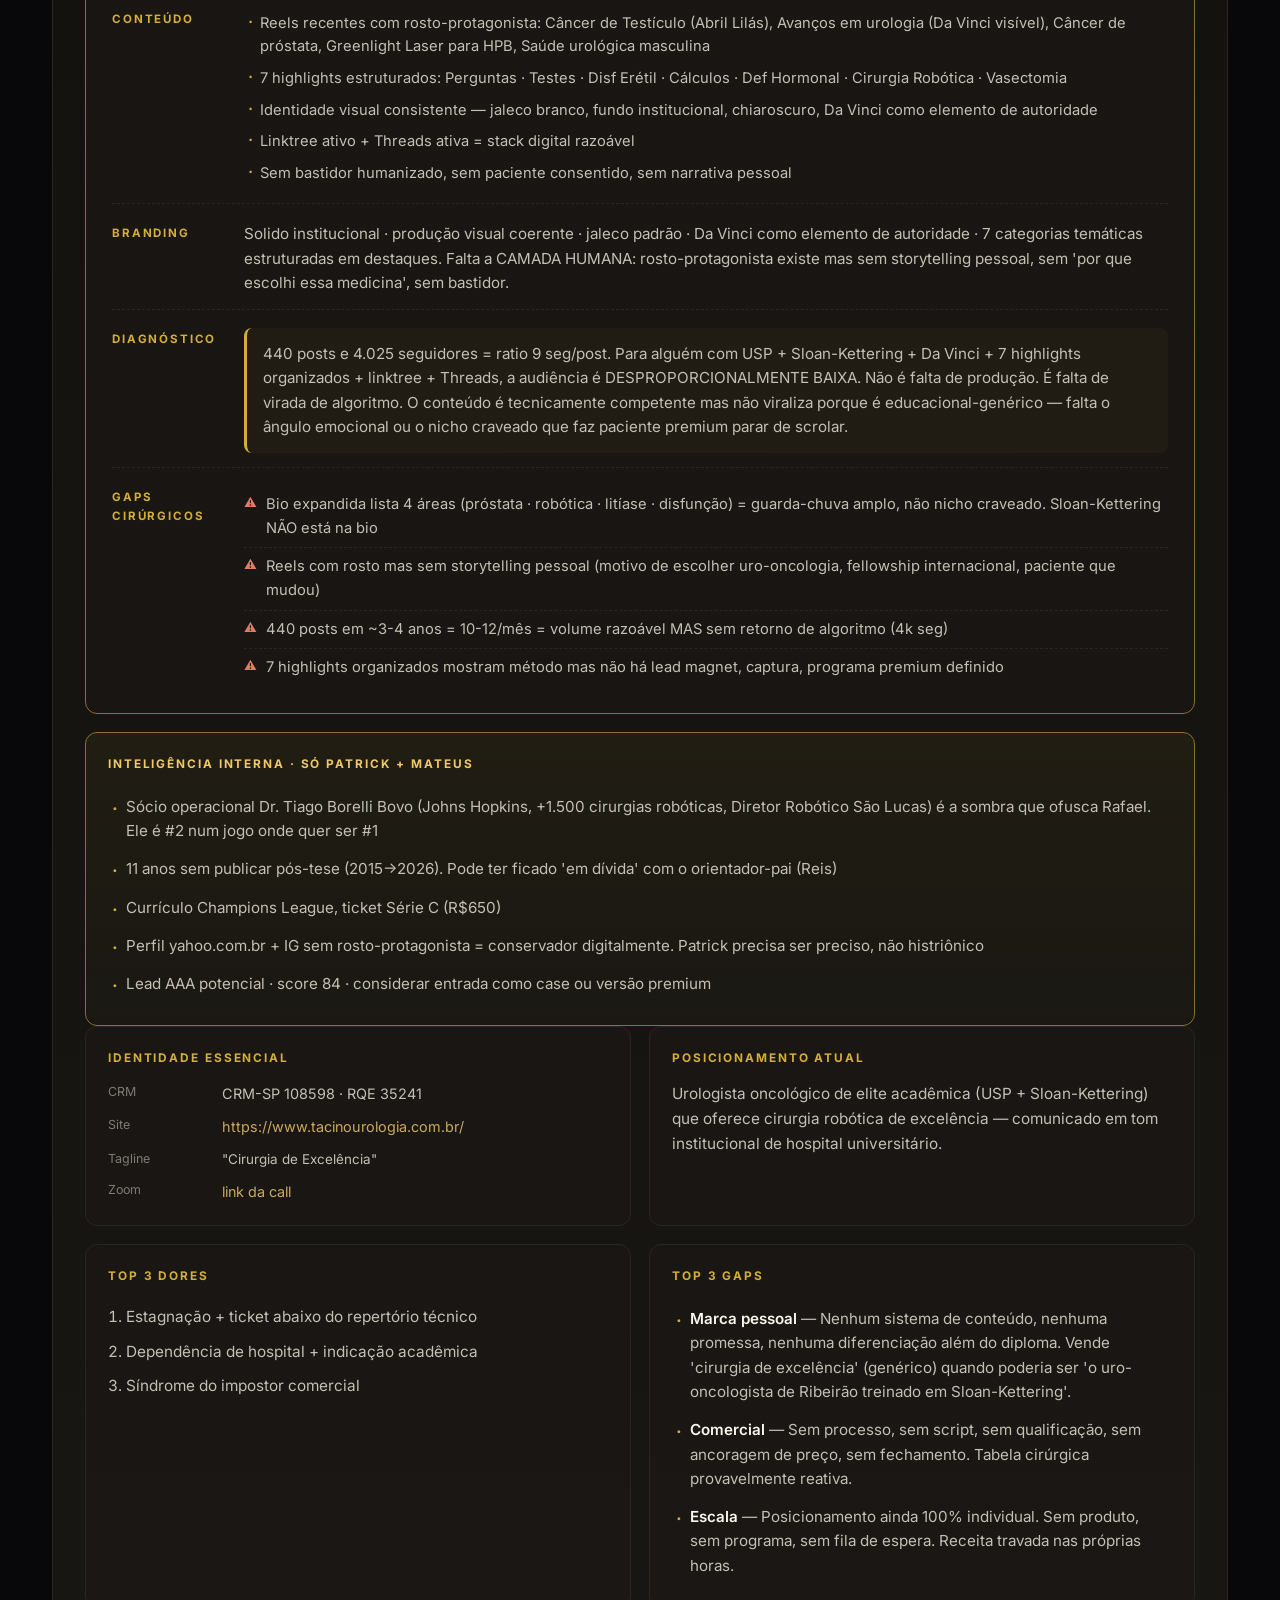
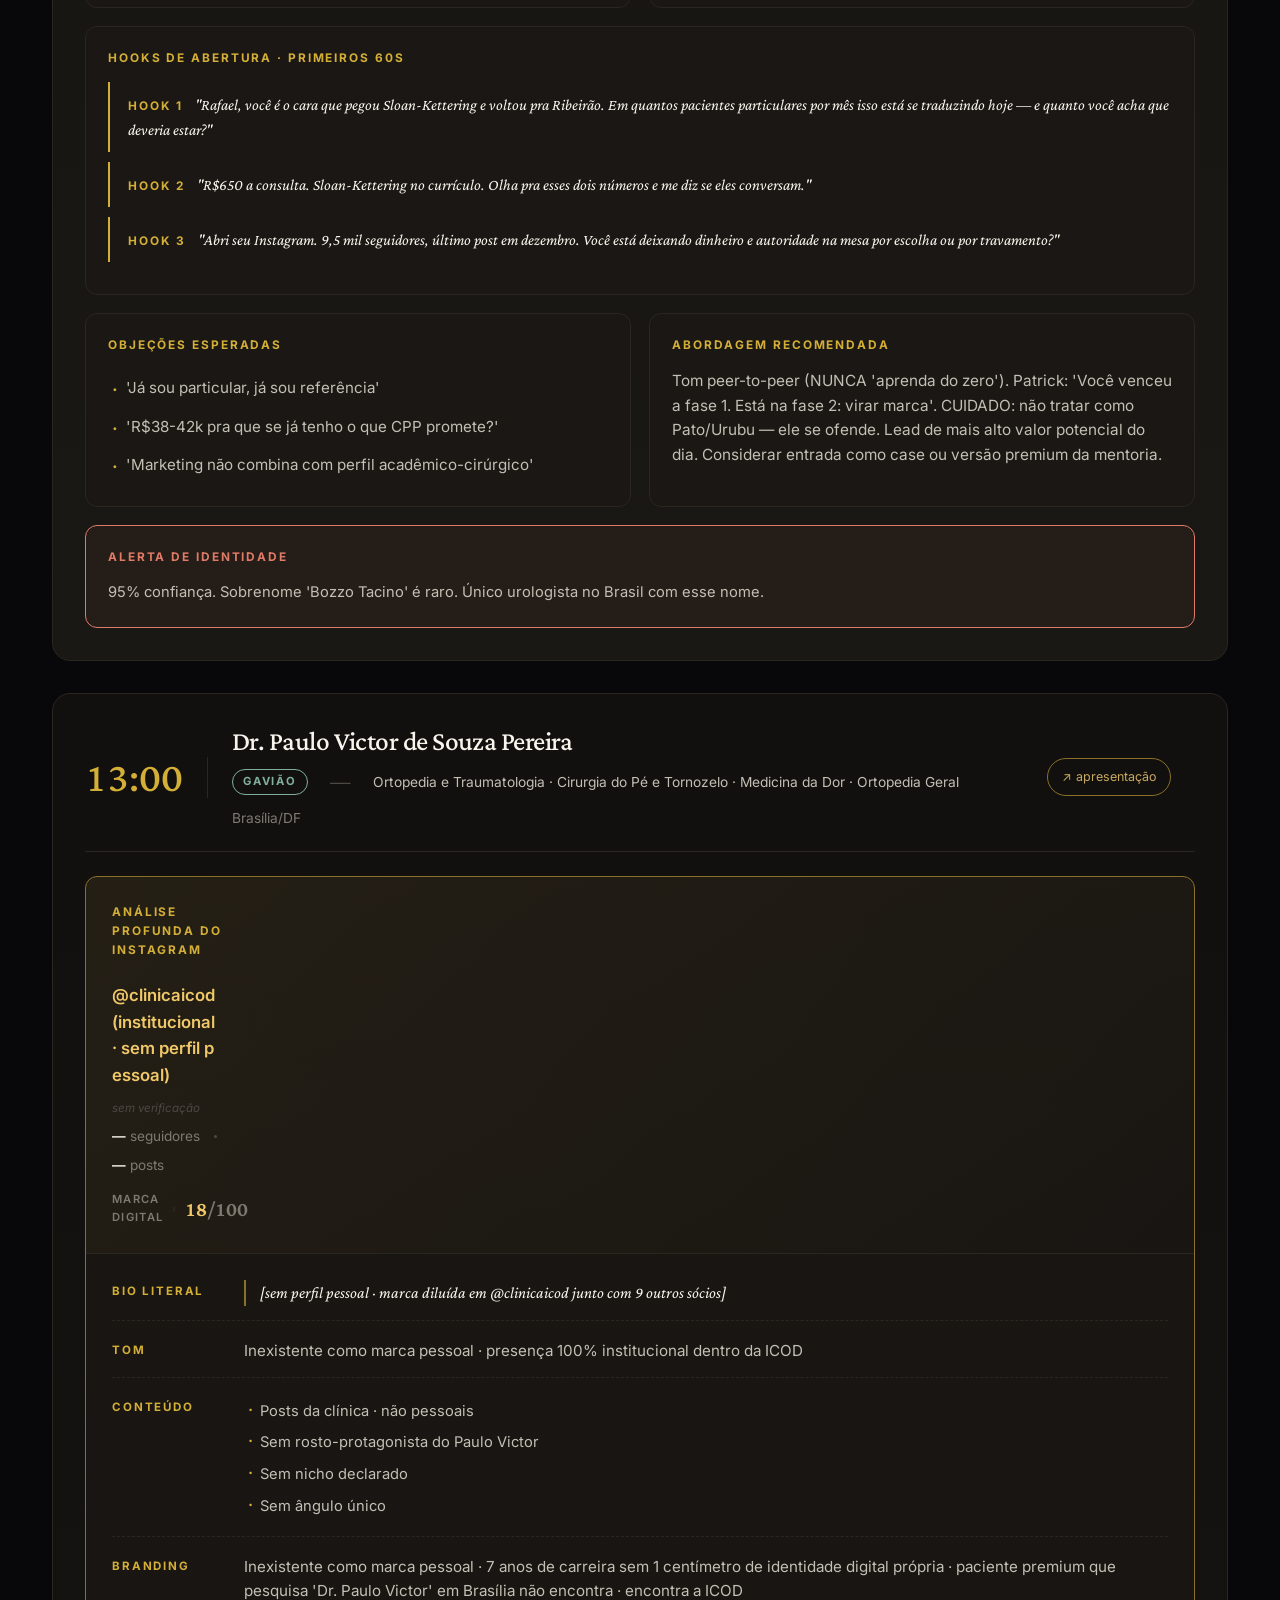
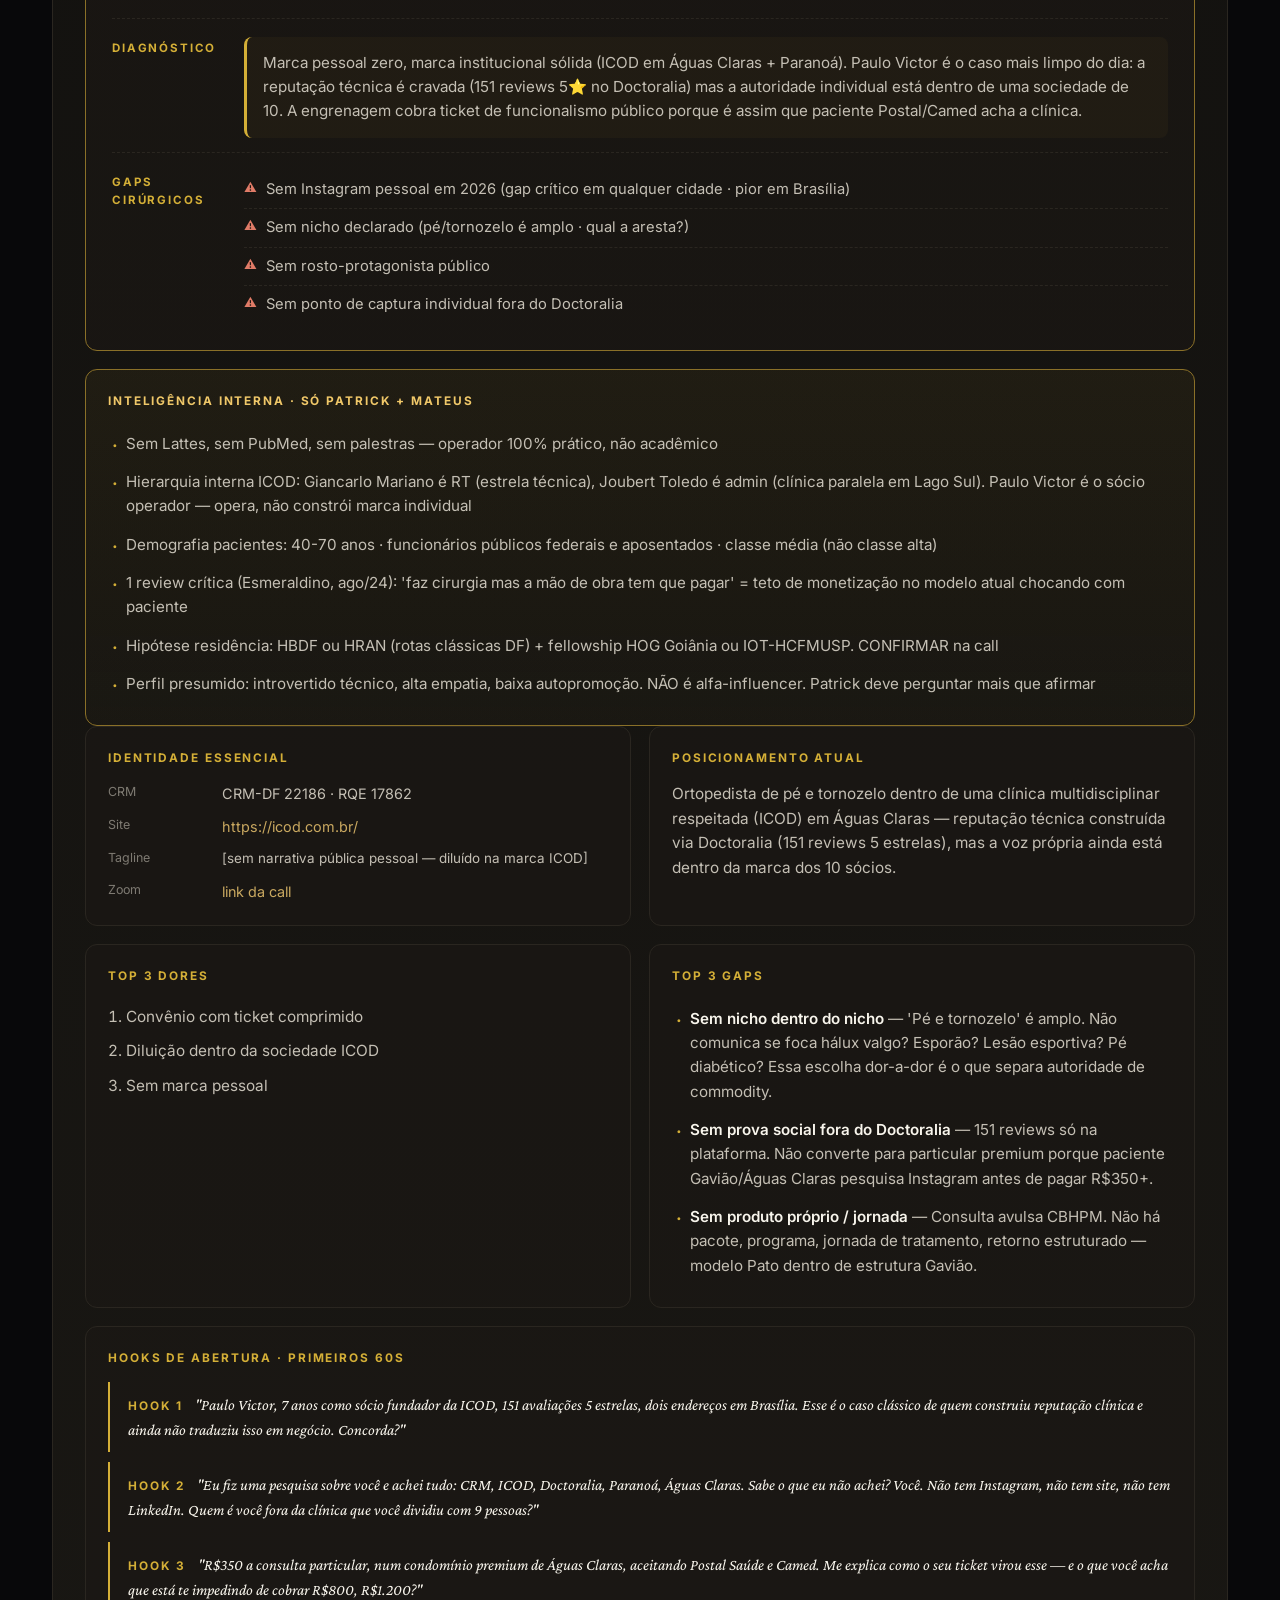
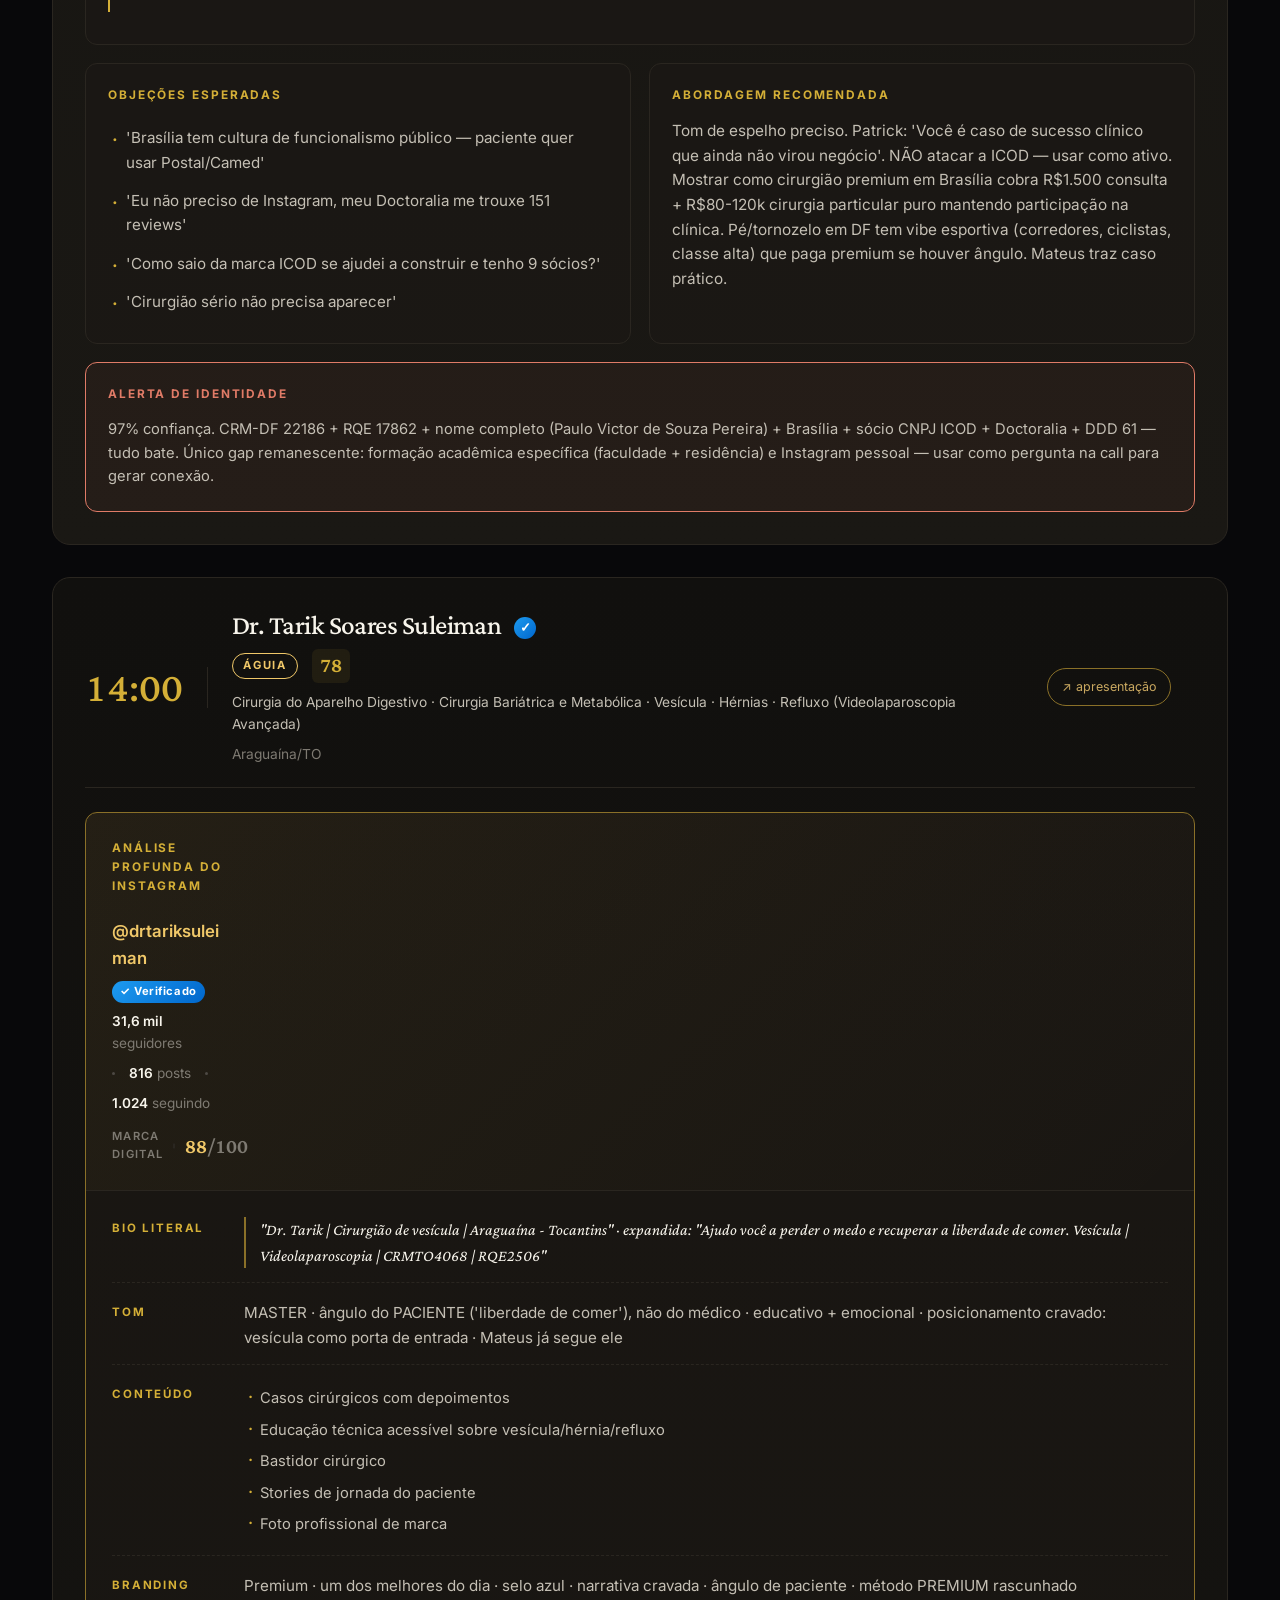
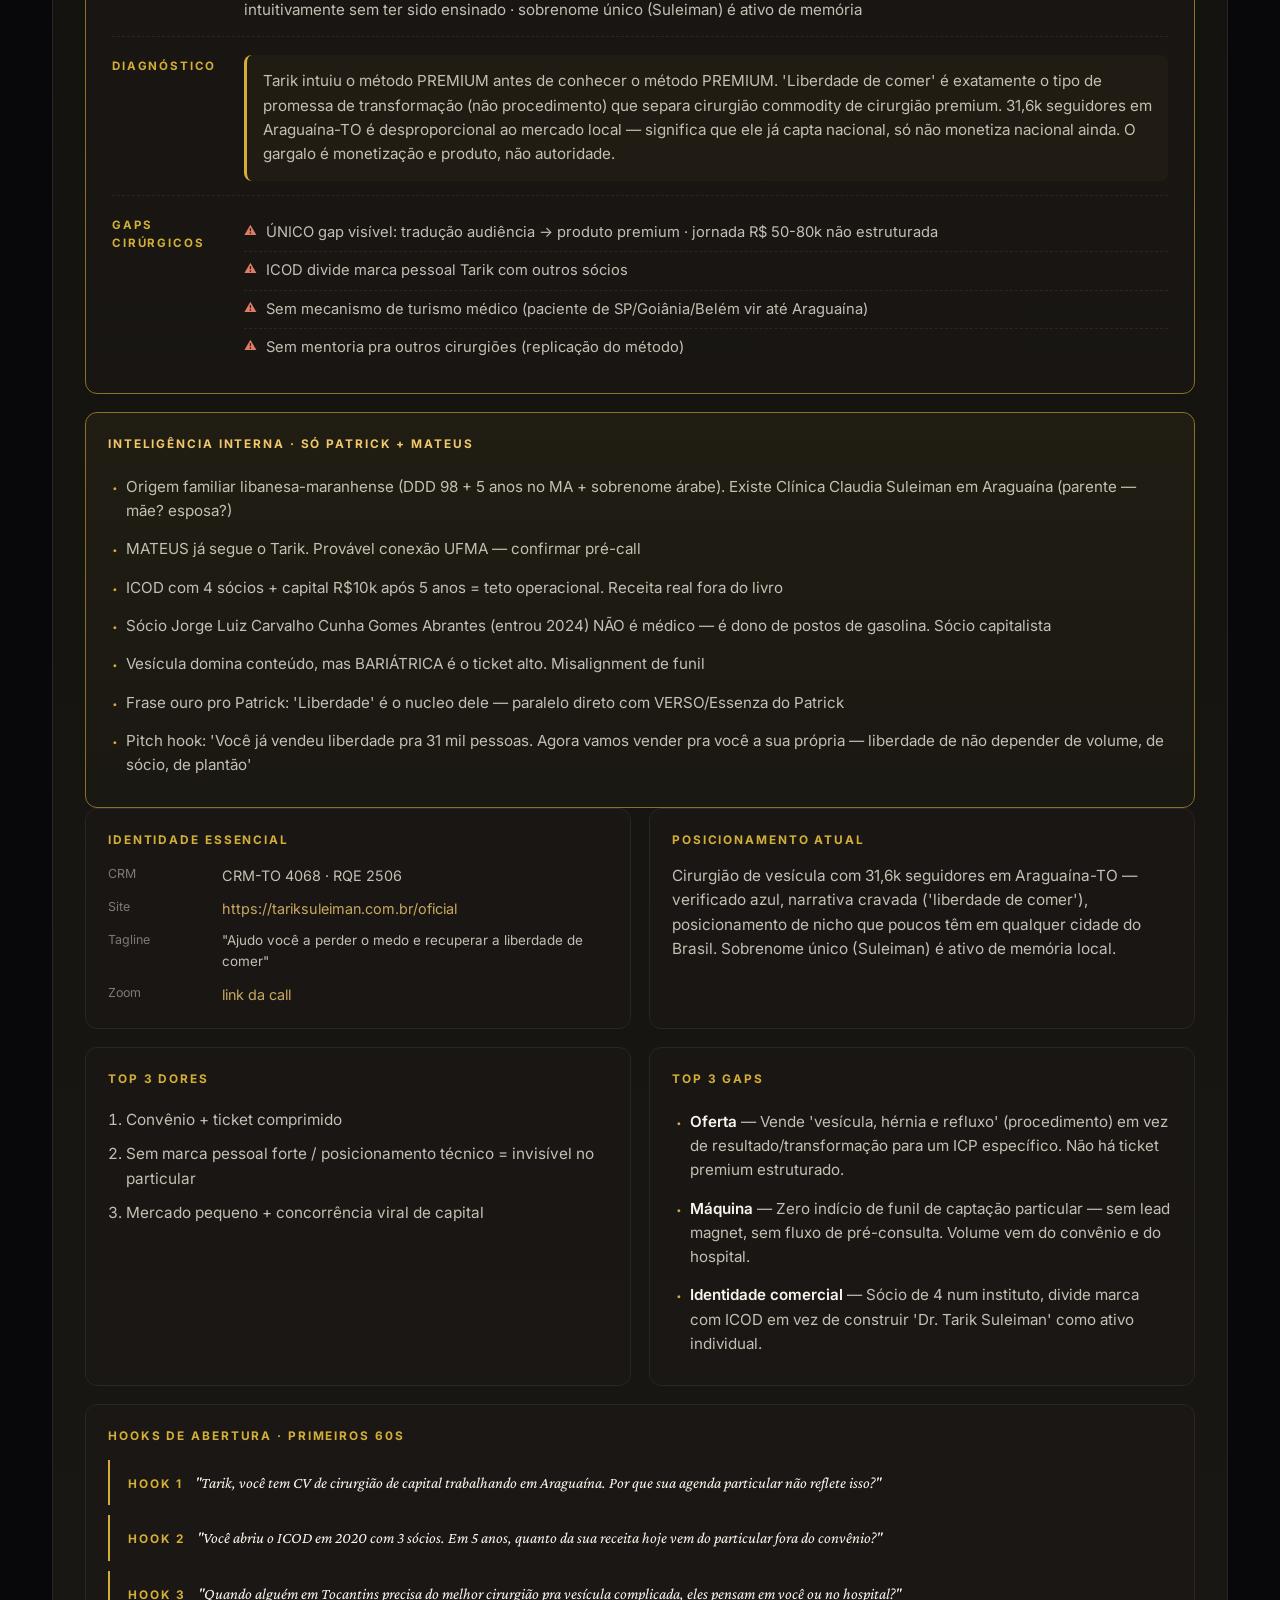
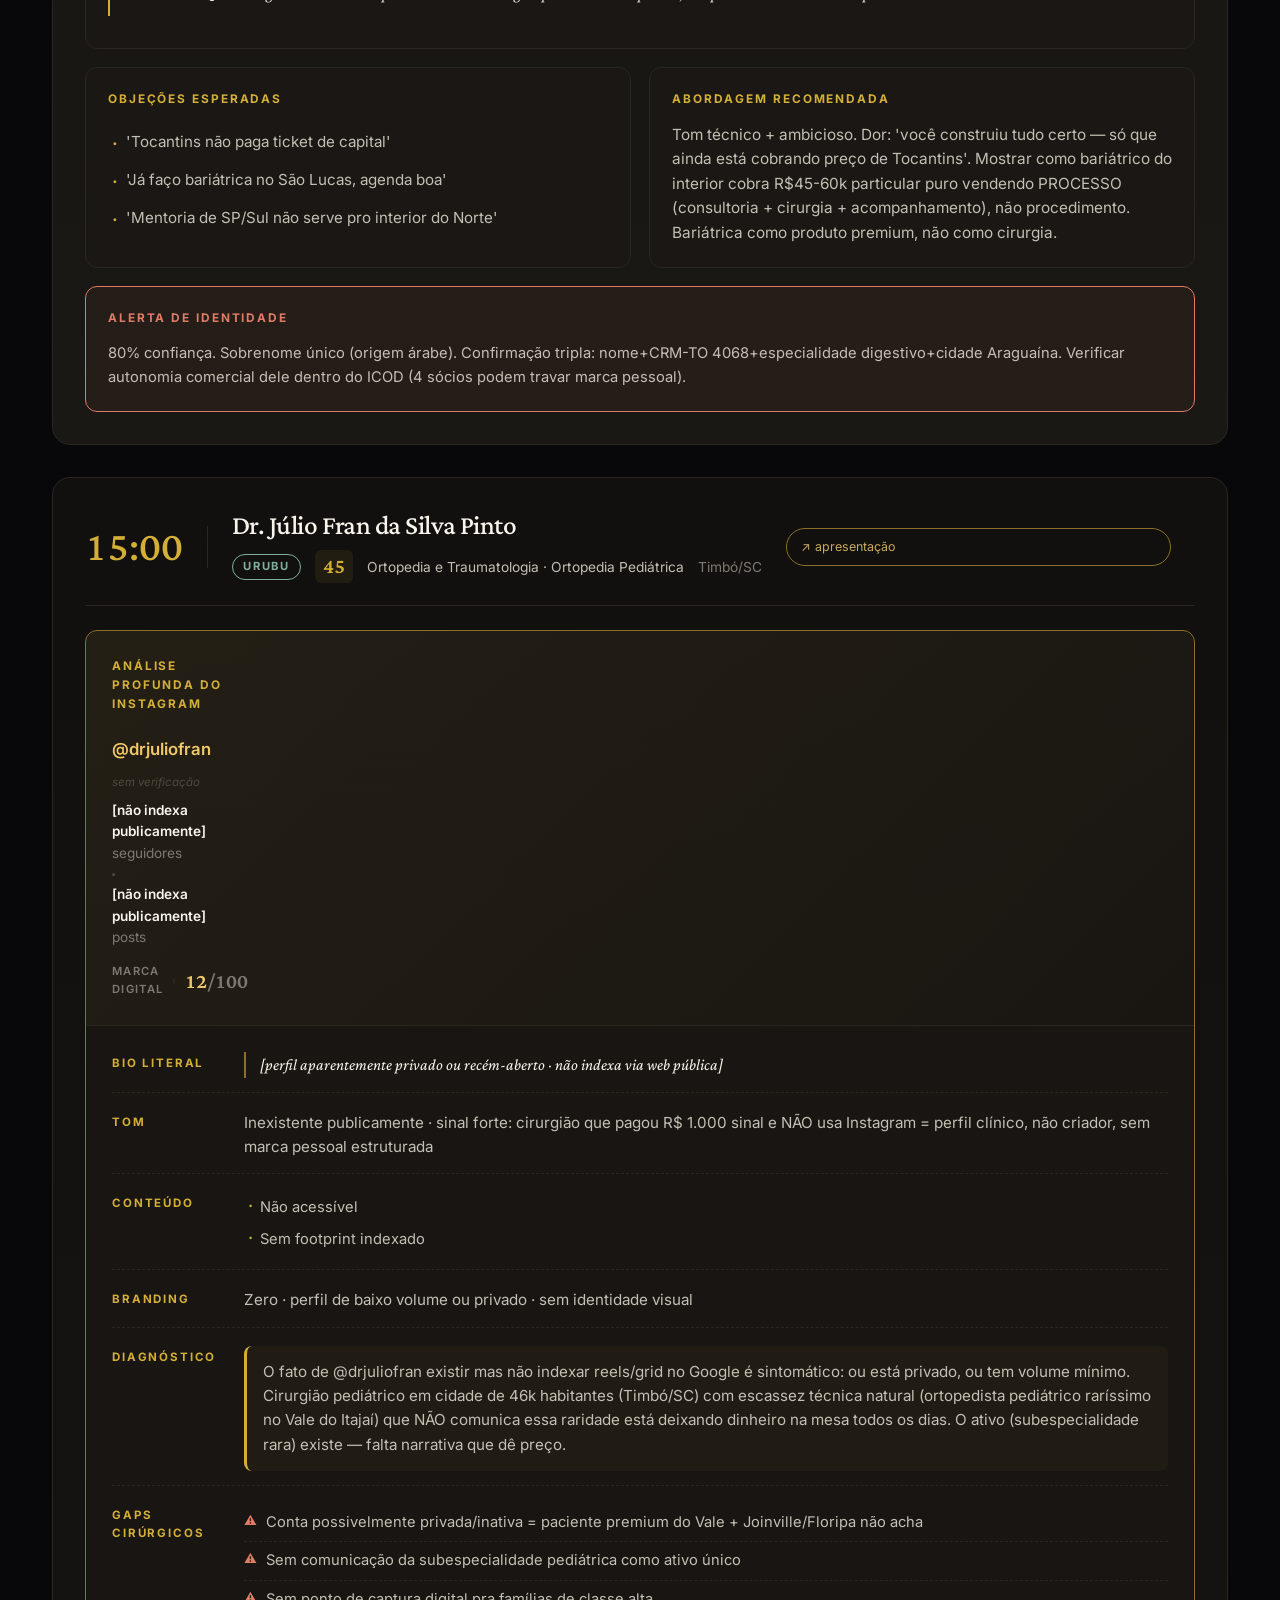
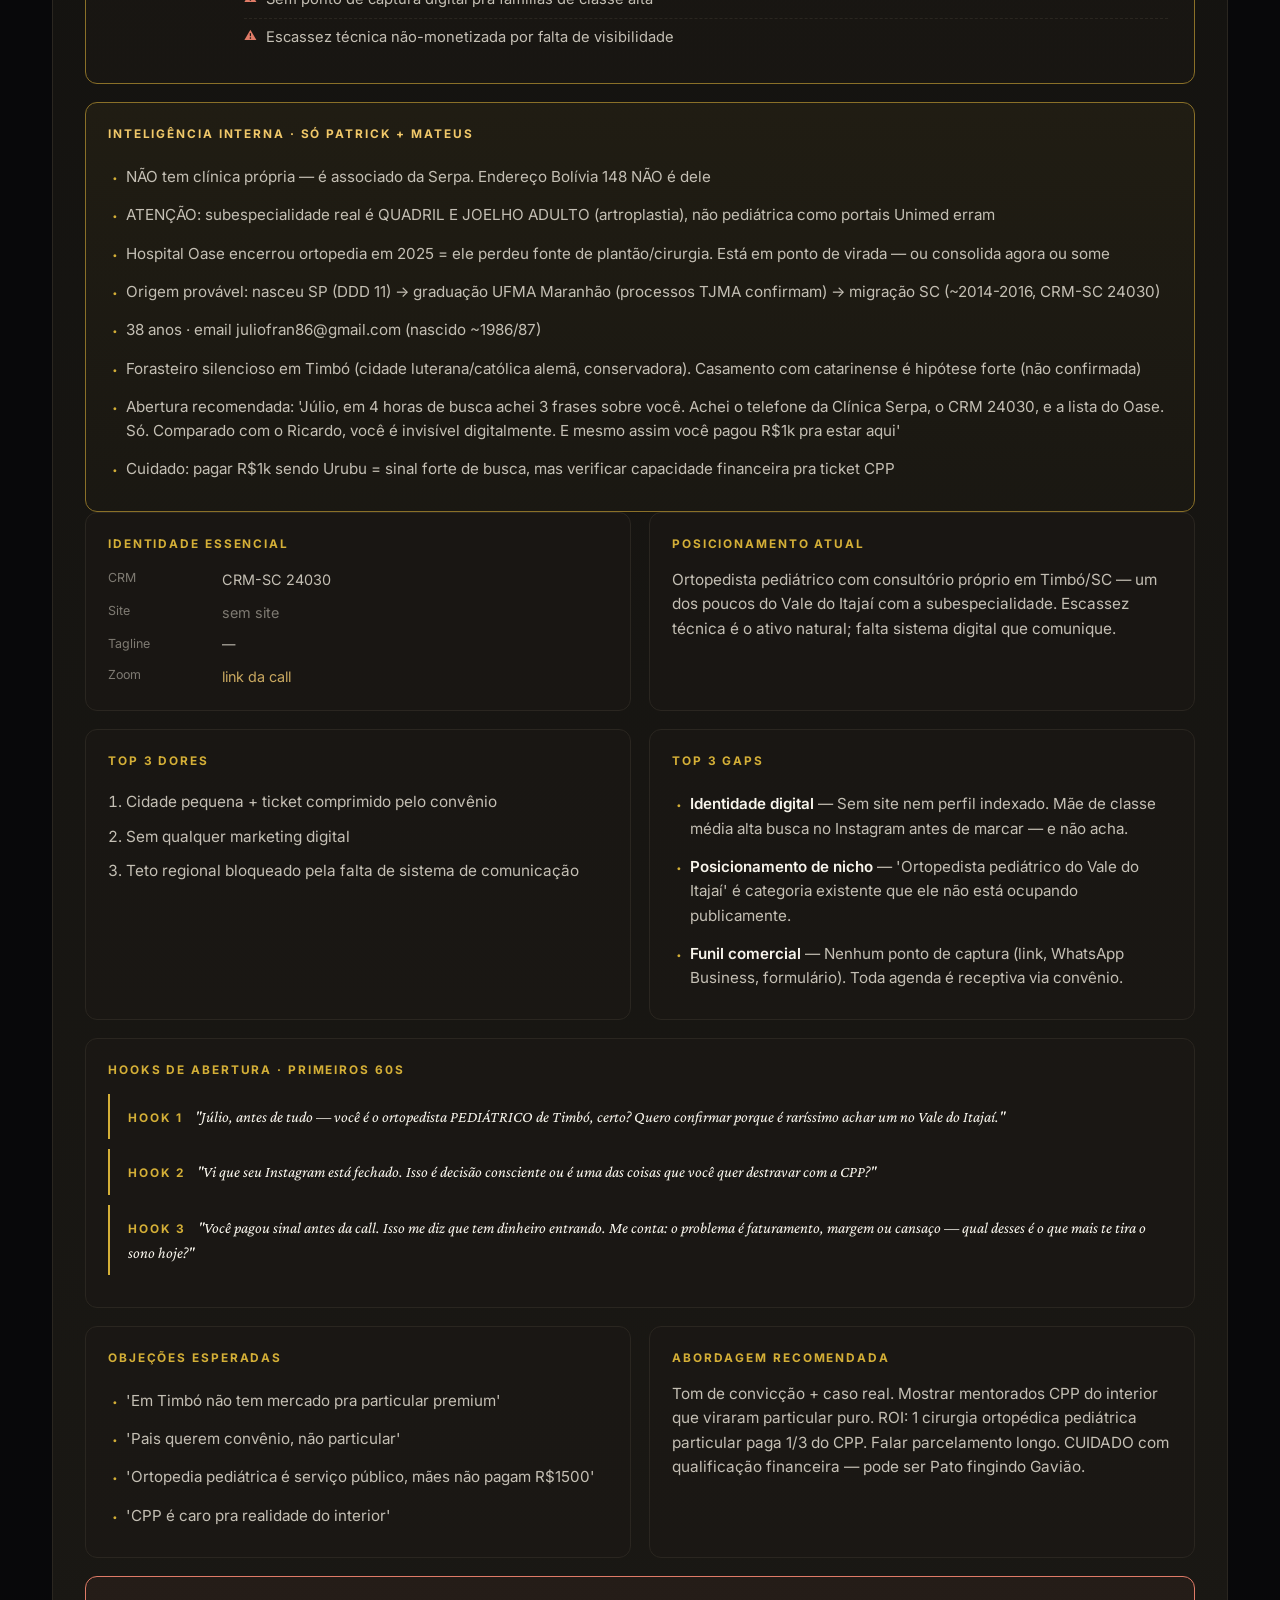
==== commit 30af729a: "Rafael consulta R$650 (atualizado ao vivo) + remove Brand Kit da oferta (12 elementos agora)" ====
--- a/index.html
+++ b/index.html
@@ -244,7 +244,7 @@
         <h5>Inteligência interna · só Patrick + Mateus</h5>
         <ul class="op-bul"><li>Sócio operacional Dr. Tiago Borelli Bovo (Johns Hopkins, +1.500 cirurgias robóticas, Diretor Robótico São Lucas) é a sombra que ofusca Rafael. Ele é #2 num jogo onde quer ser #1</li>
 <li>11 anos sem publicar pós-tese (2015→2026). Pode ter ficado &#x27;em dívida&#x27; com o orientador-pai (Reis)</li>
-<li>Currículo Champions League, ticket Série C (R$400)</li>
+<li>Currículo Champions League, ticket Série C (R$650)</li>
 <li>Perfil yahoo.com.br + IG sem rosto-protagonista = conservador digitalmente. Patrick precisa ser preciso, não histriônico</li>
 <li>Lead AAA potencial · score 84 · considerar entrada como case ou versão premium</li></ul>
       </div>
@@ -277,7 +277,7 @@
 
         <div class="op-block op-block-wide">
           <h5>Hooks de abertura · primeiros 60s</h5>
-          <p class="op-hook"><span class="hook-num">HOOK 1</span>"Rafael, você é o cara que pegou Sloan-Kettering e voltou pra Ribeirão. Em quantos pacientes particulares por mês isso está se traduzindo hoje — e quanto você acha que deveria estar?"</p><p class="op-hook"><span class="hook-num">HOOK 2</span>"R$400 a consulta. Sloan-Kettering no currículo. Olha pra esses dois números e me diz se eles conversam."</p><p class="op-hook"><span class="hook-num">HOOK 3</span>"Abri seu Instagram. 9,5 mil seguidores, último post em dezembro. Você está deixando dinheiro e autoridade na mesa por escolha ou por travamento?"</p>
+          <p class="op-hook"><span class="hook-num">HOOK 1</span>"Rafael, você é o cara que pegou Sloan-Kettering e voltou pra Ribeirão. Em quantos pacientes particulares por mês isso está se traduzindo hoje — e quanto você acha que deveria estar?"</p><p class="op-hook"><span class="hook-num">HOOK 2</span>"R$650 a consulta. Sloan-Kettering no currículo. Olha pra esses dois números e me diz se eles conversam."</p><p class="op-hook"><span class="hook-num">HOOK 3</span>"Abri seu Instagram. 9,5 mil seguidores, último post em dezembro. Você está deixando dinheiro e autoridade na mesa por escolha ou por travamento?"</p>
         </div>
 
         <div class="op-block">
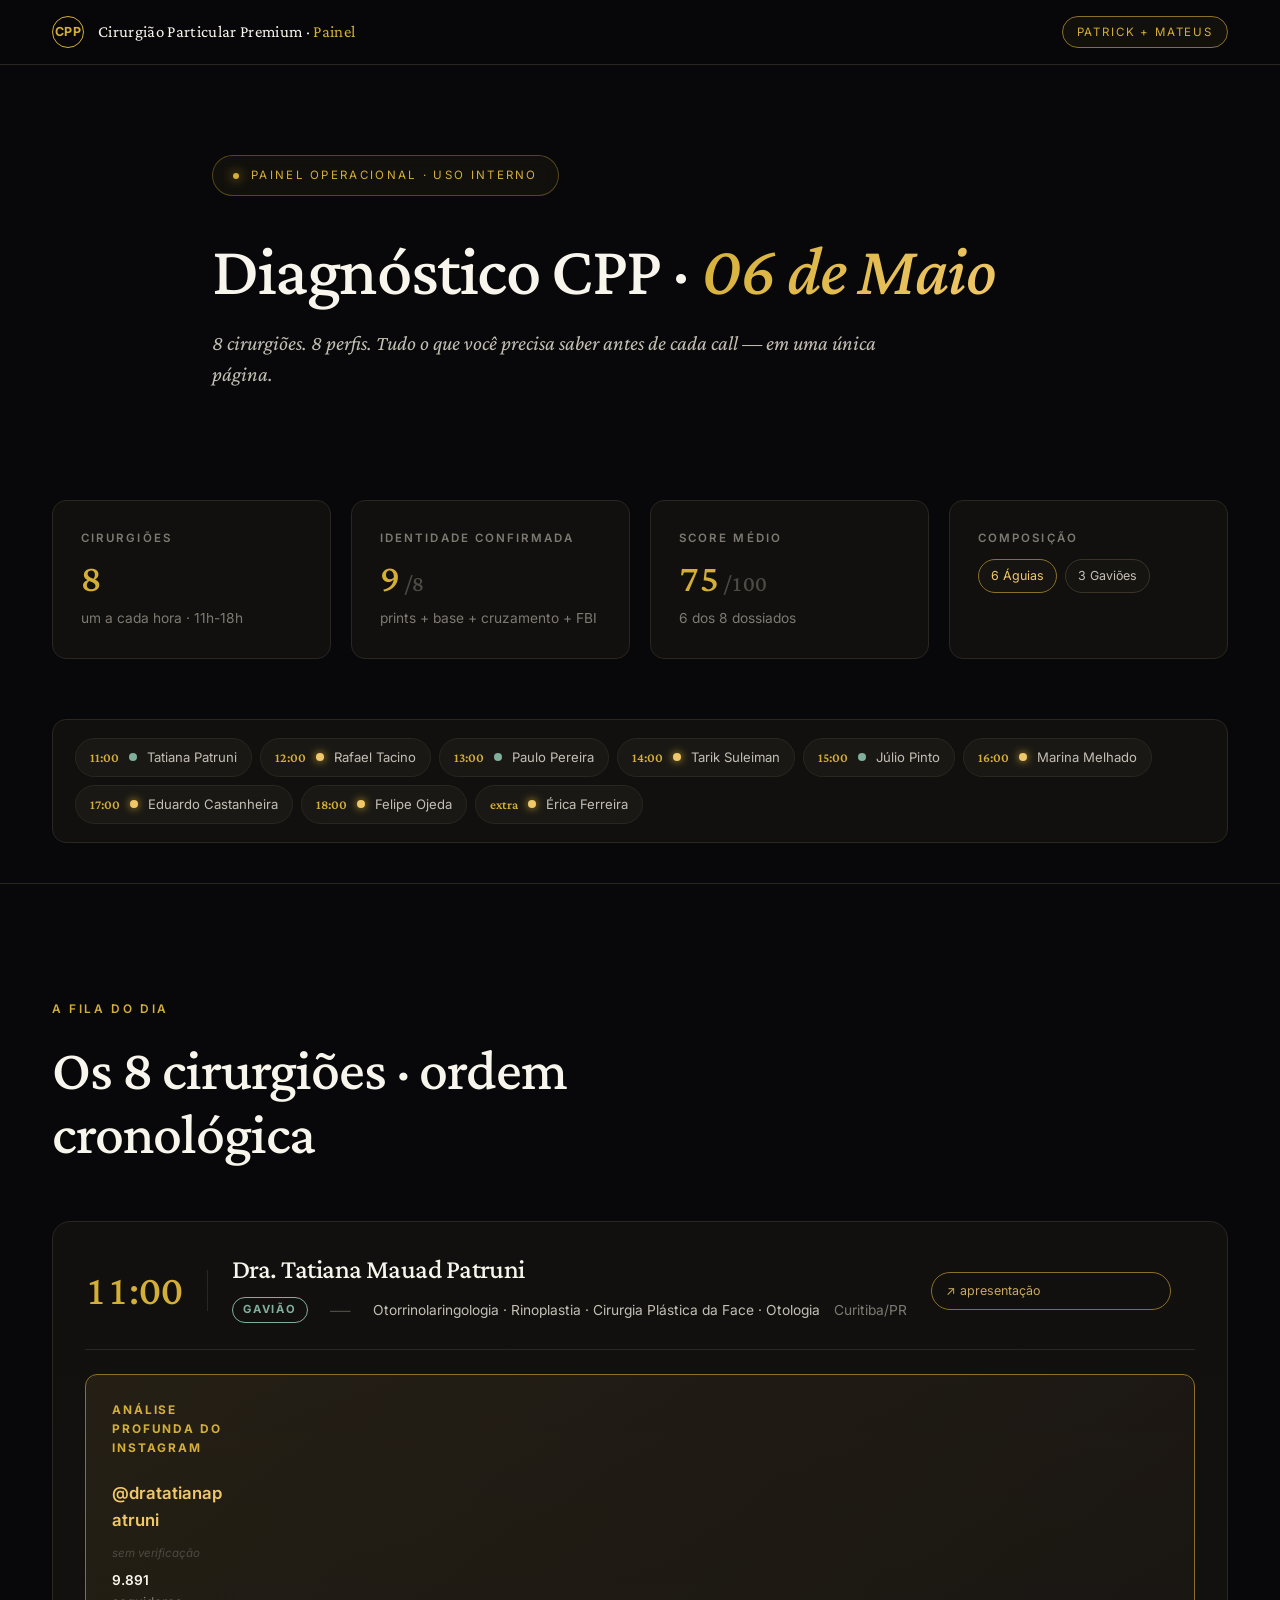
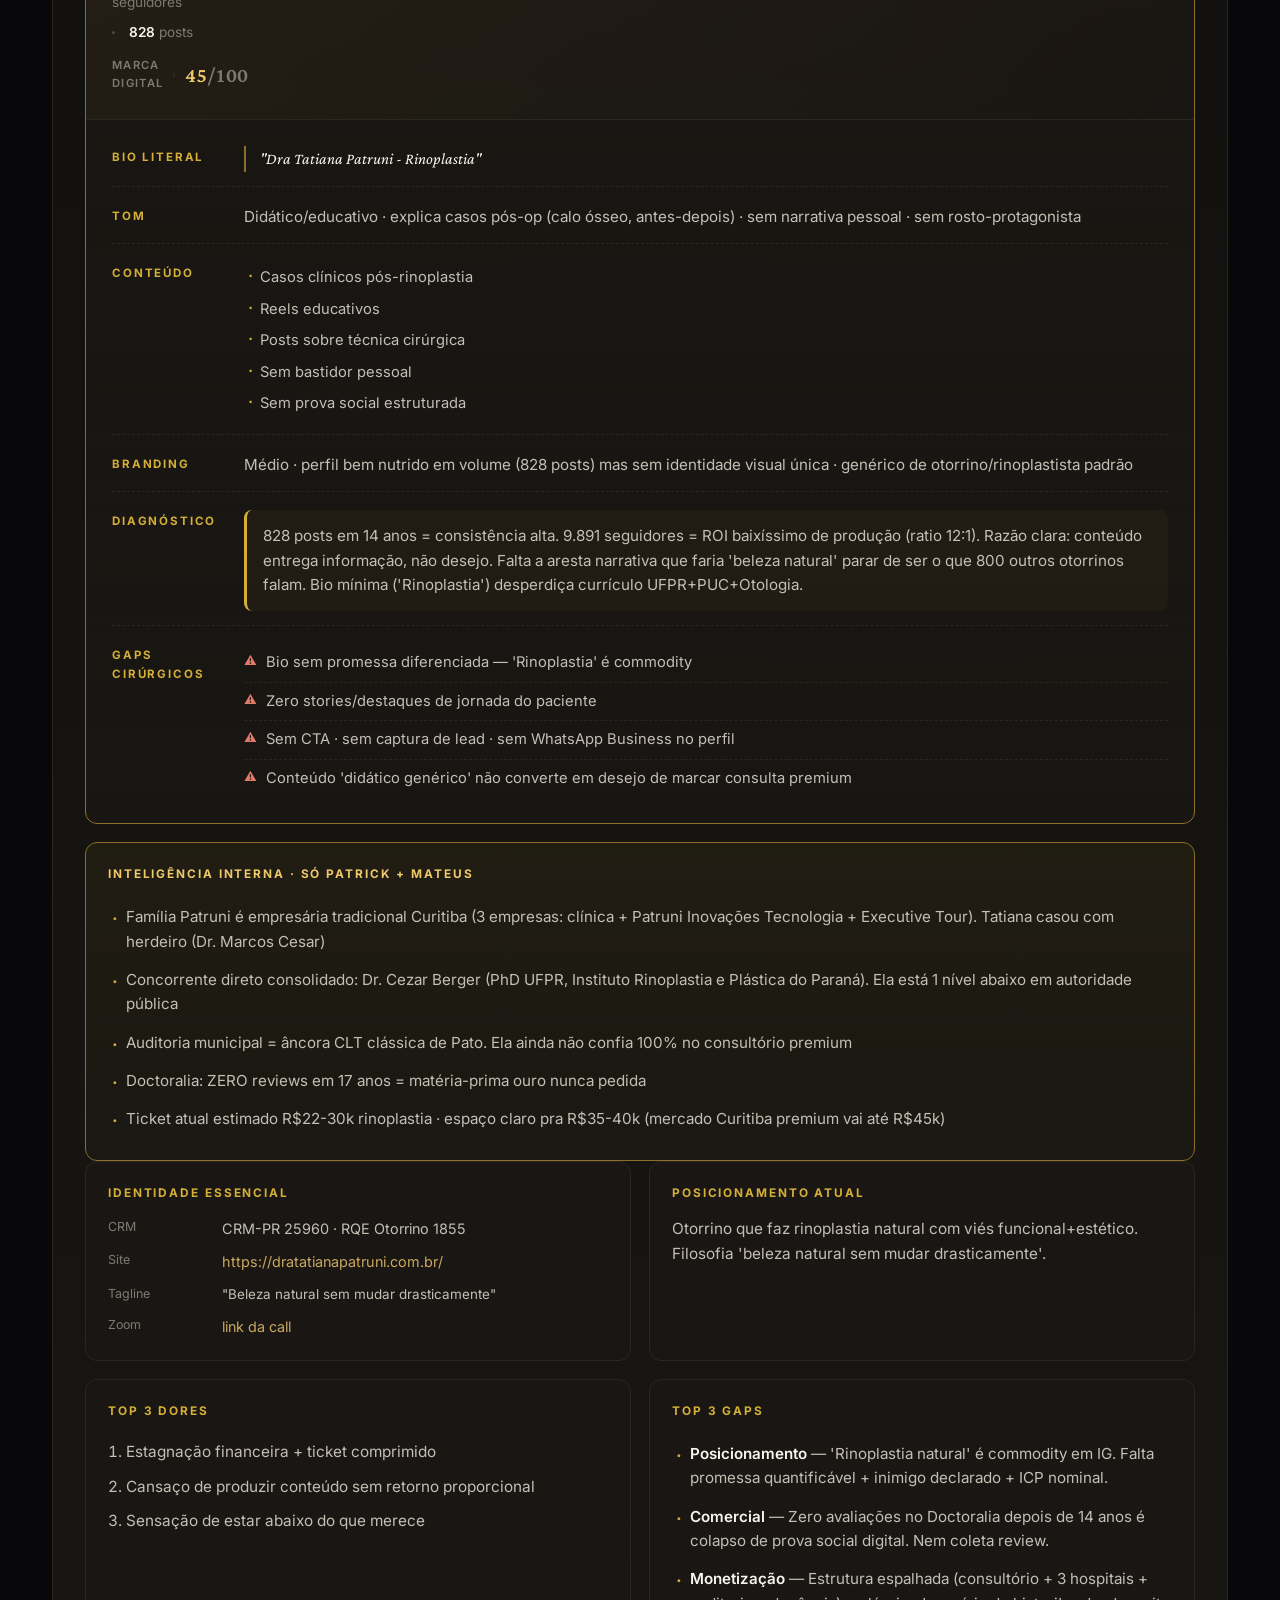
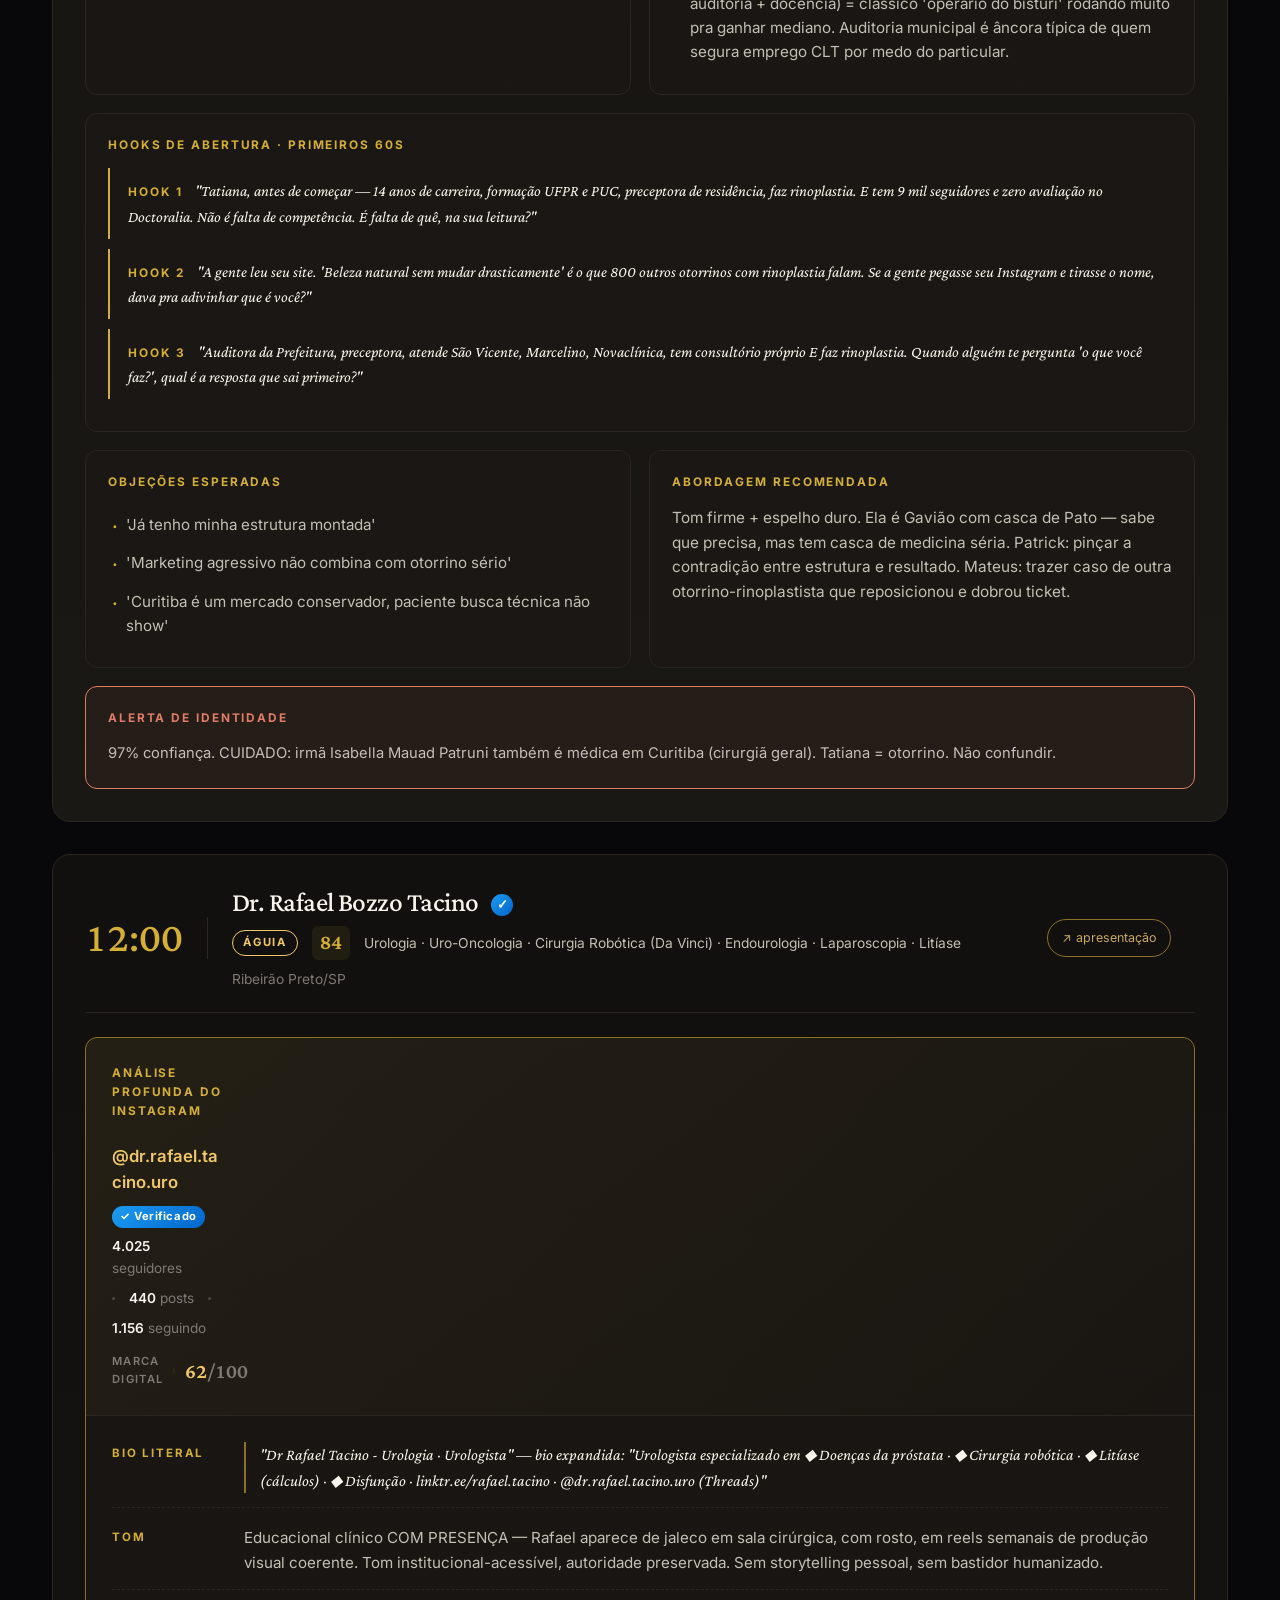
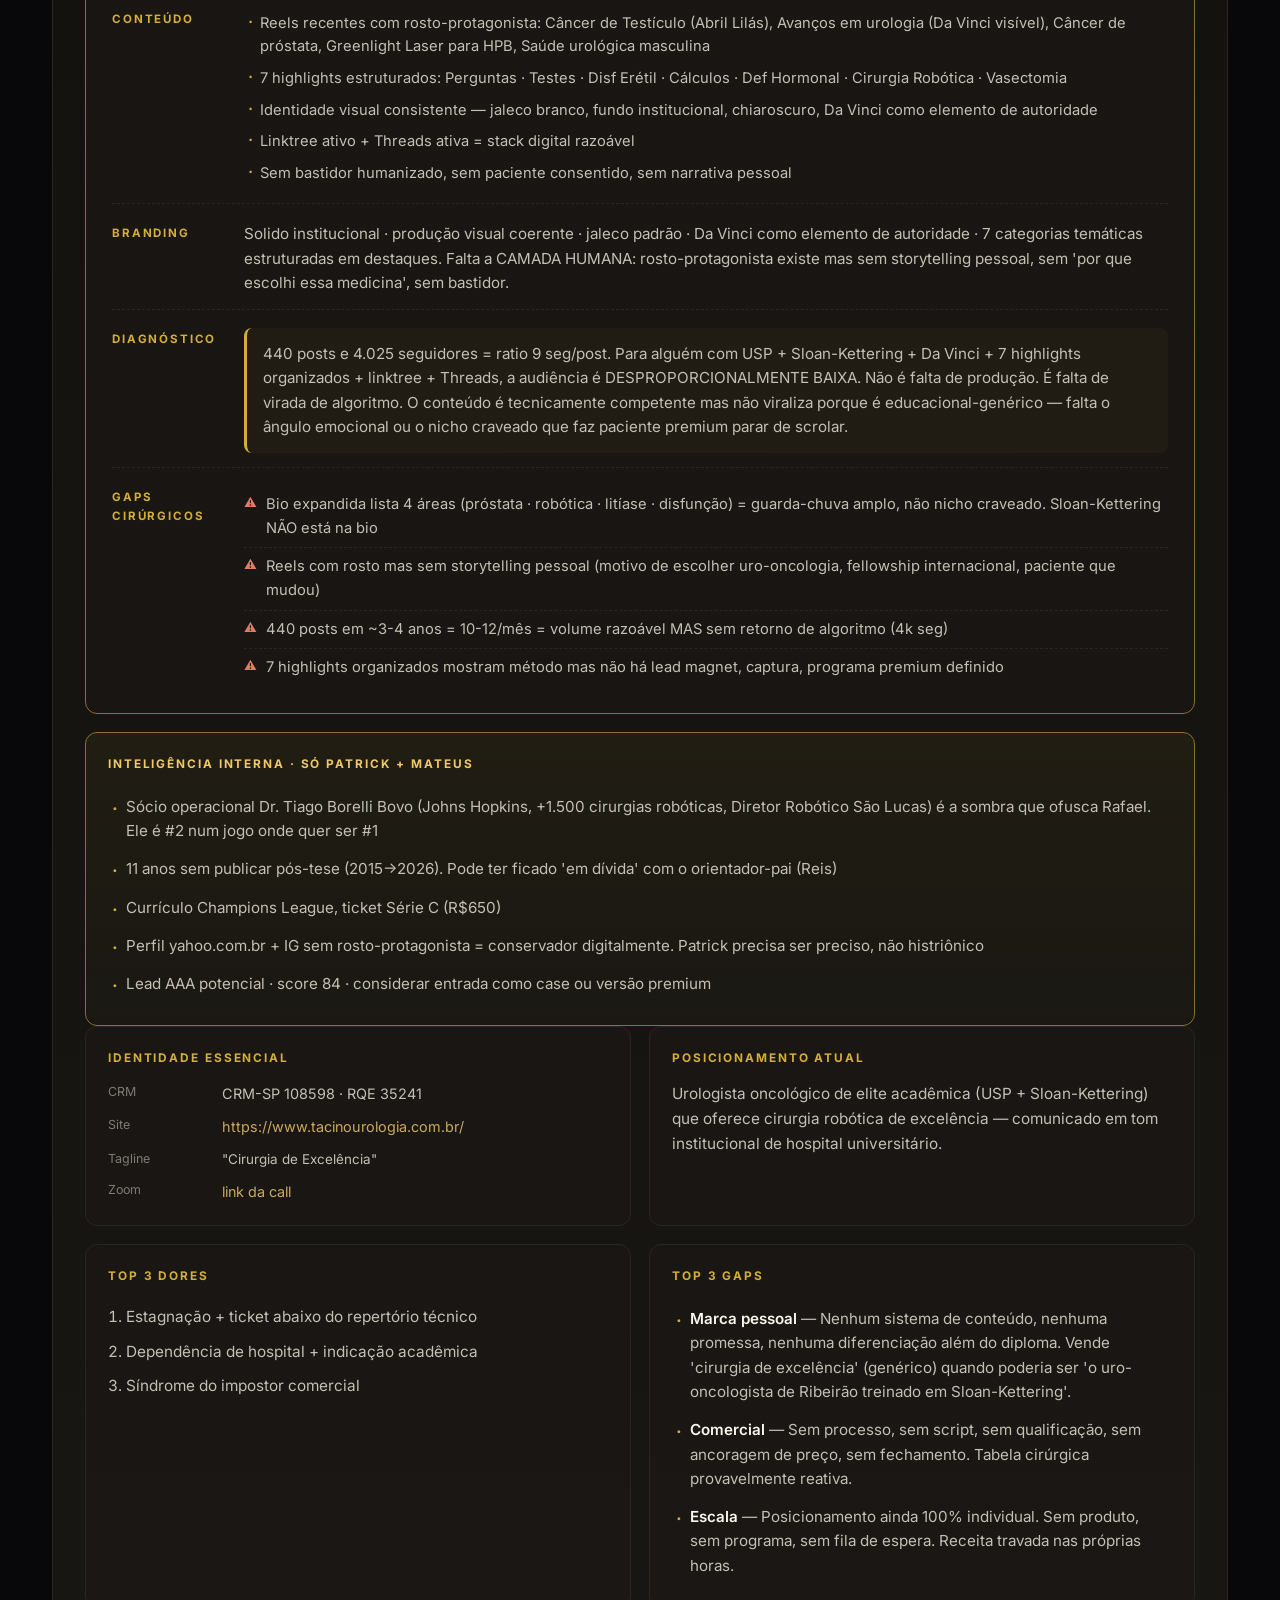
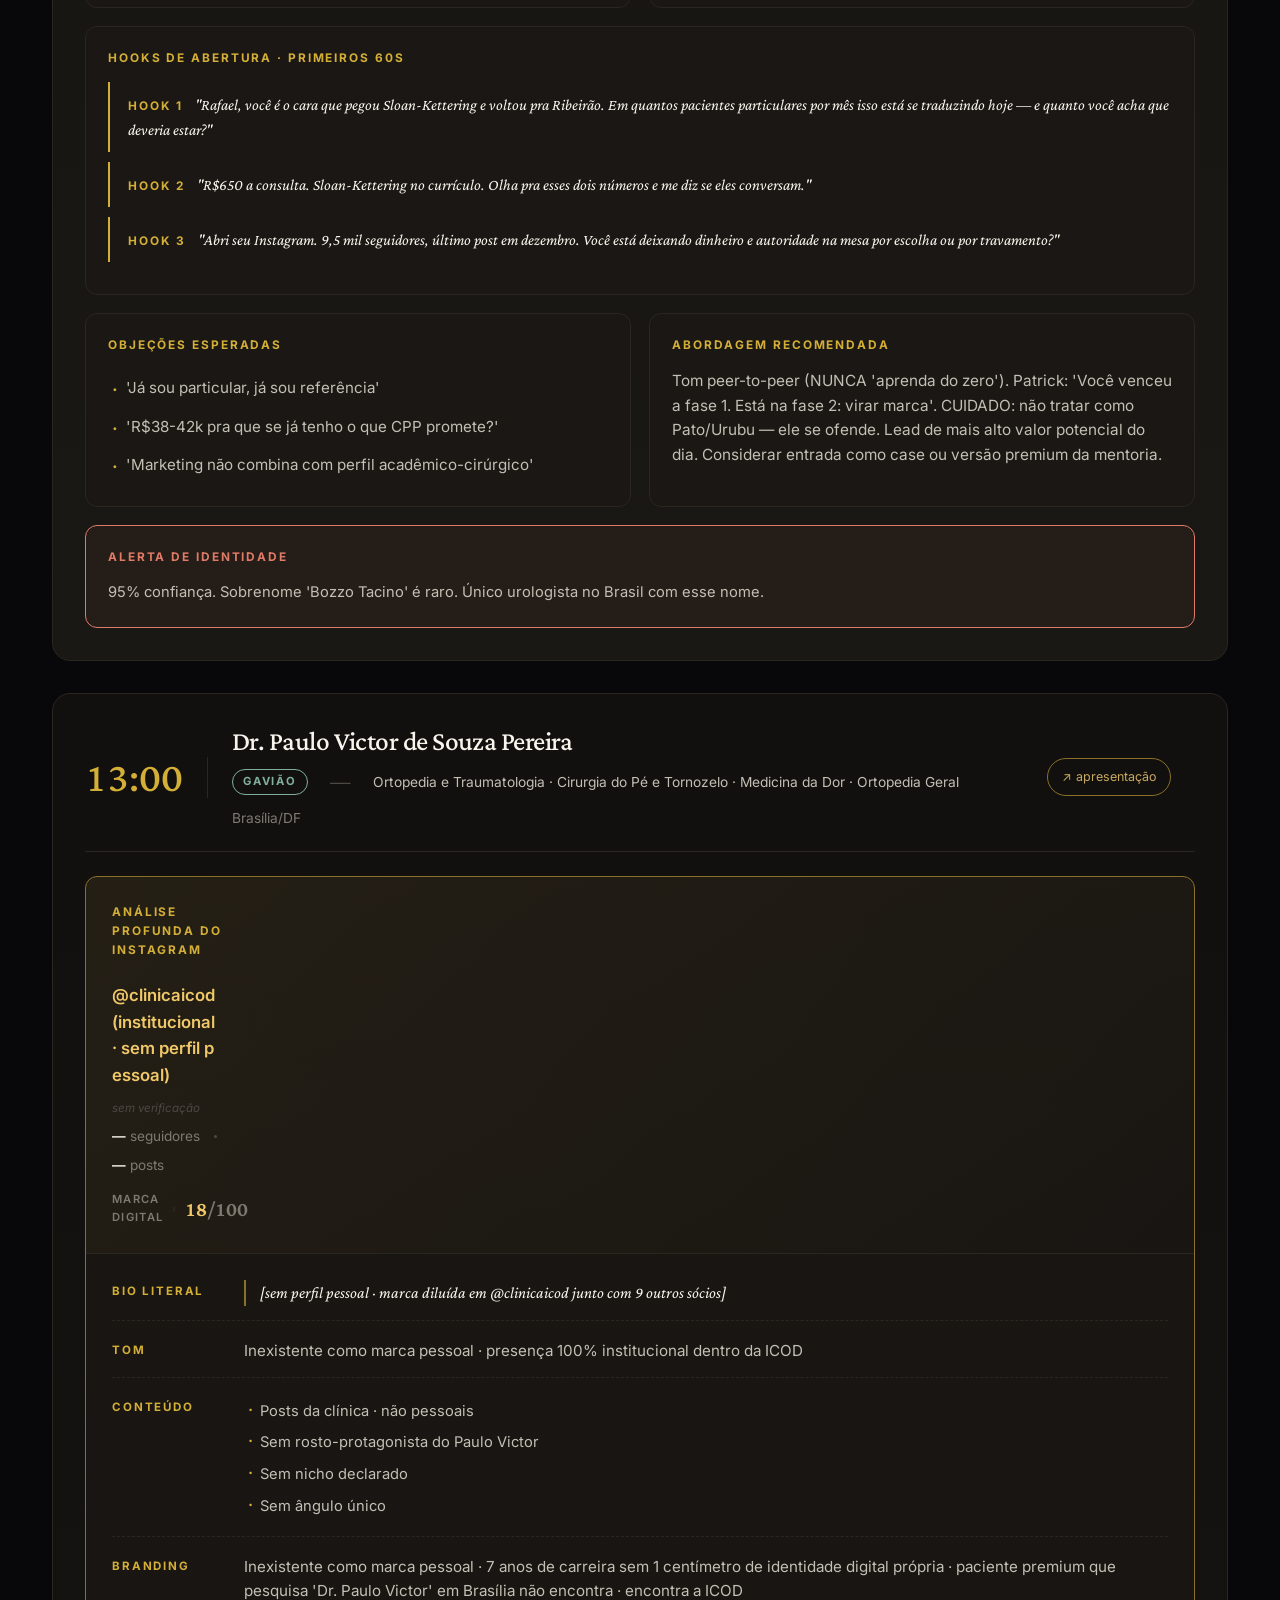
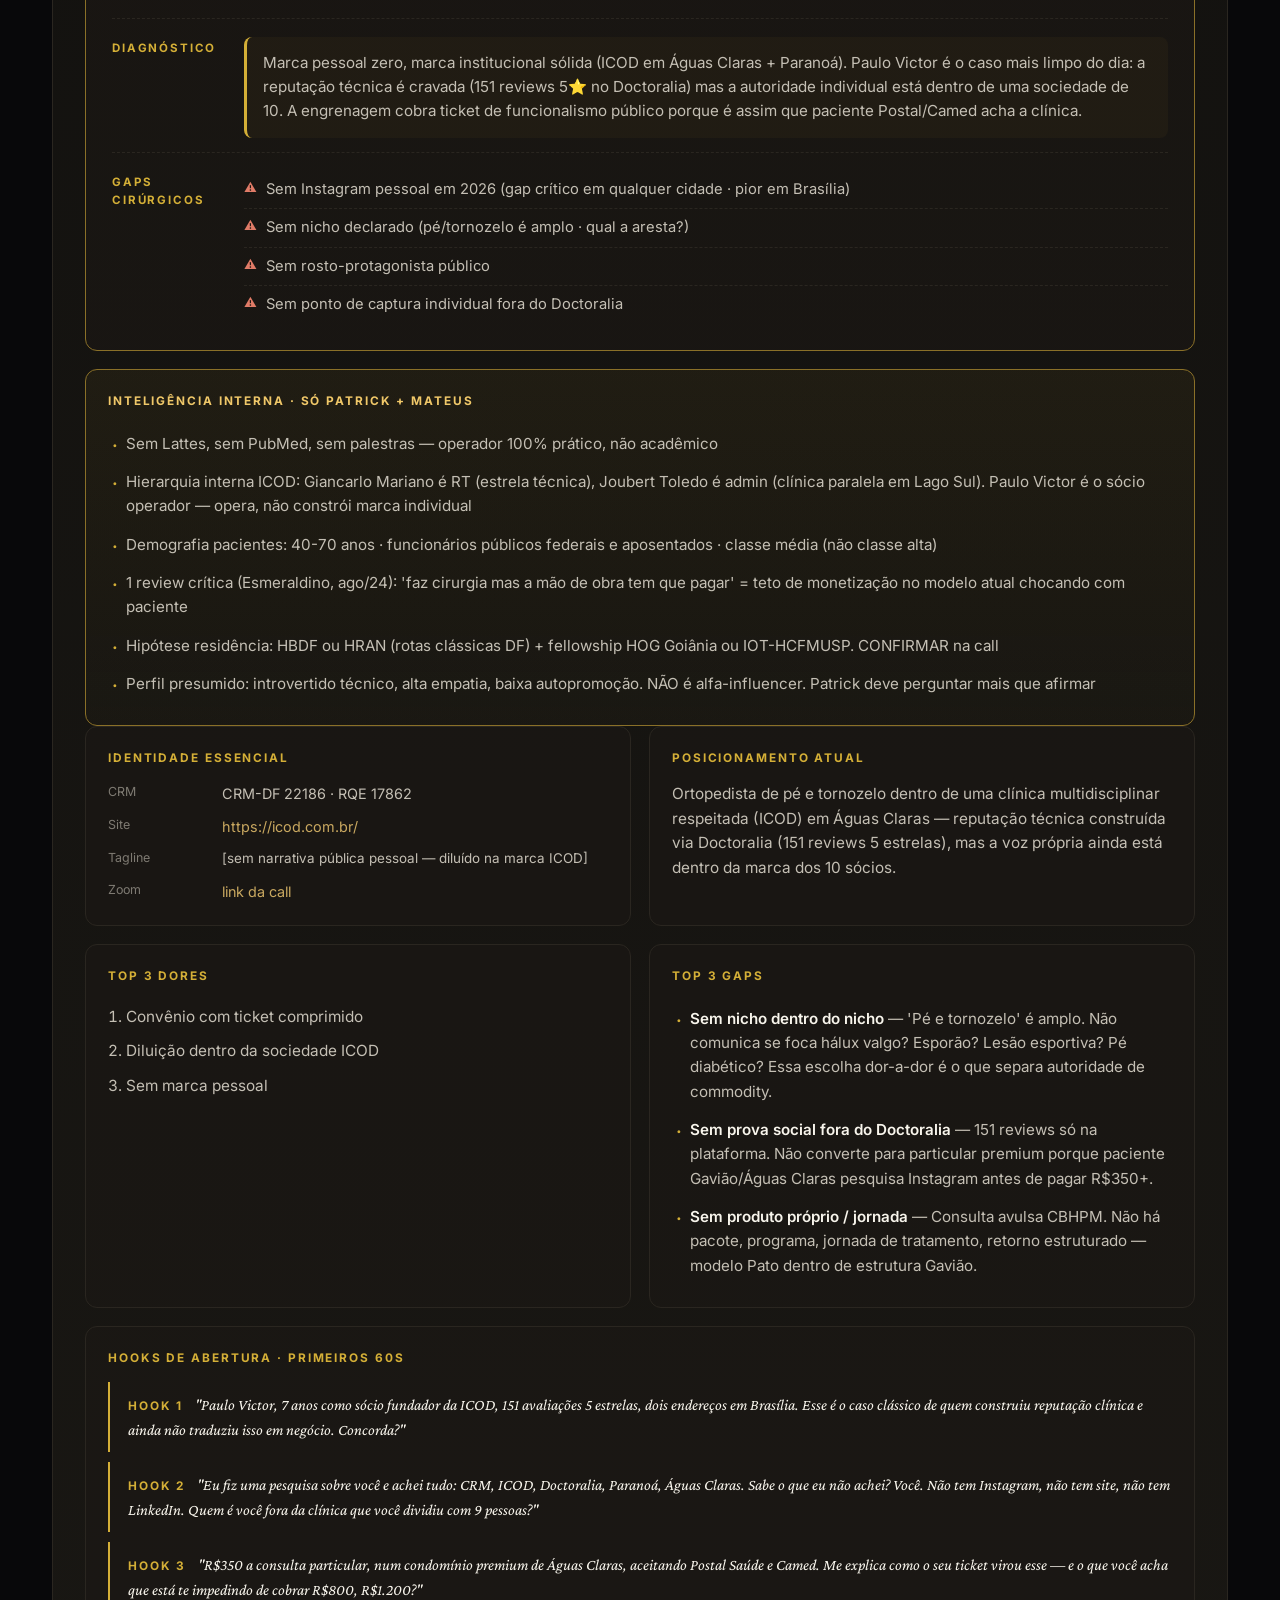
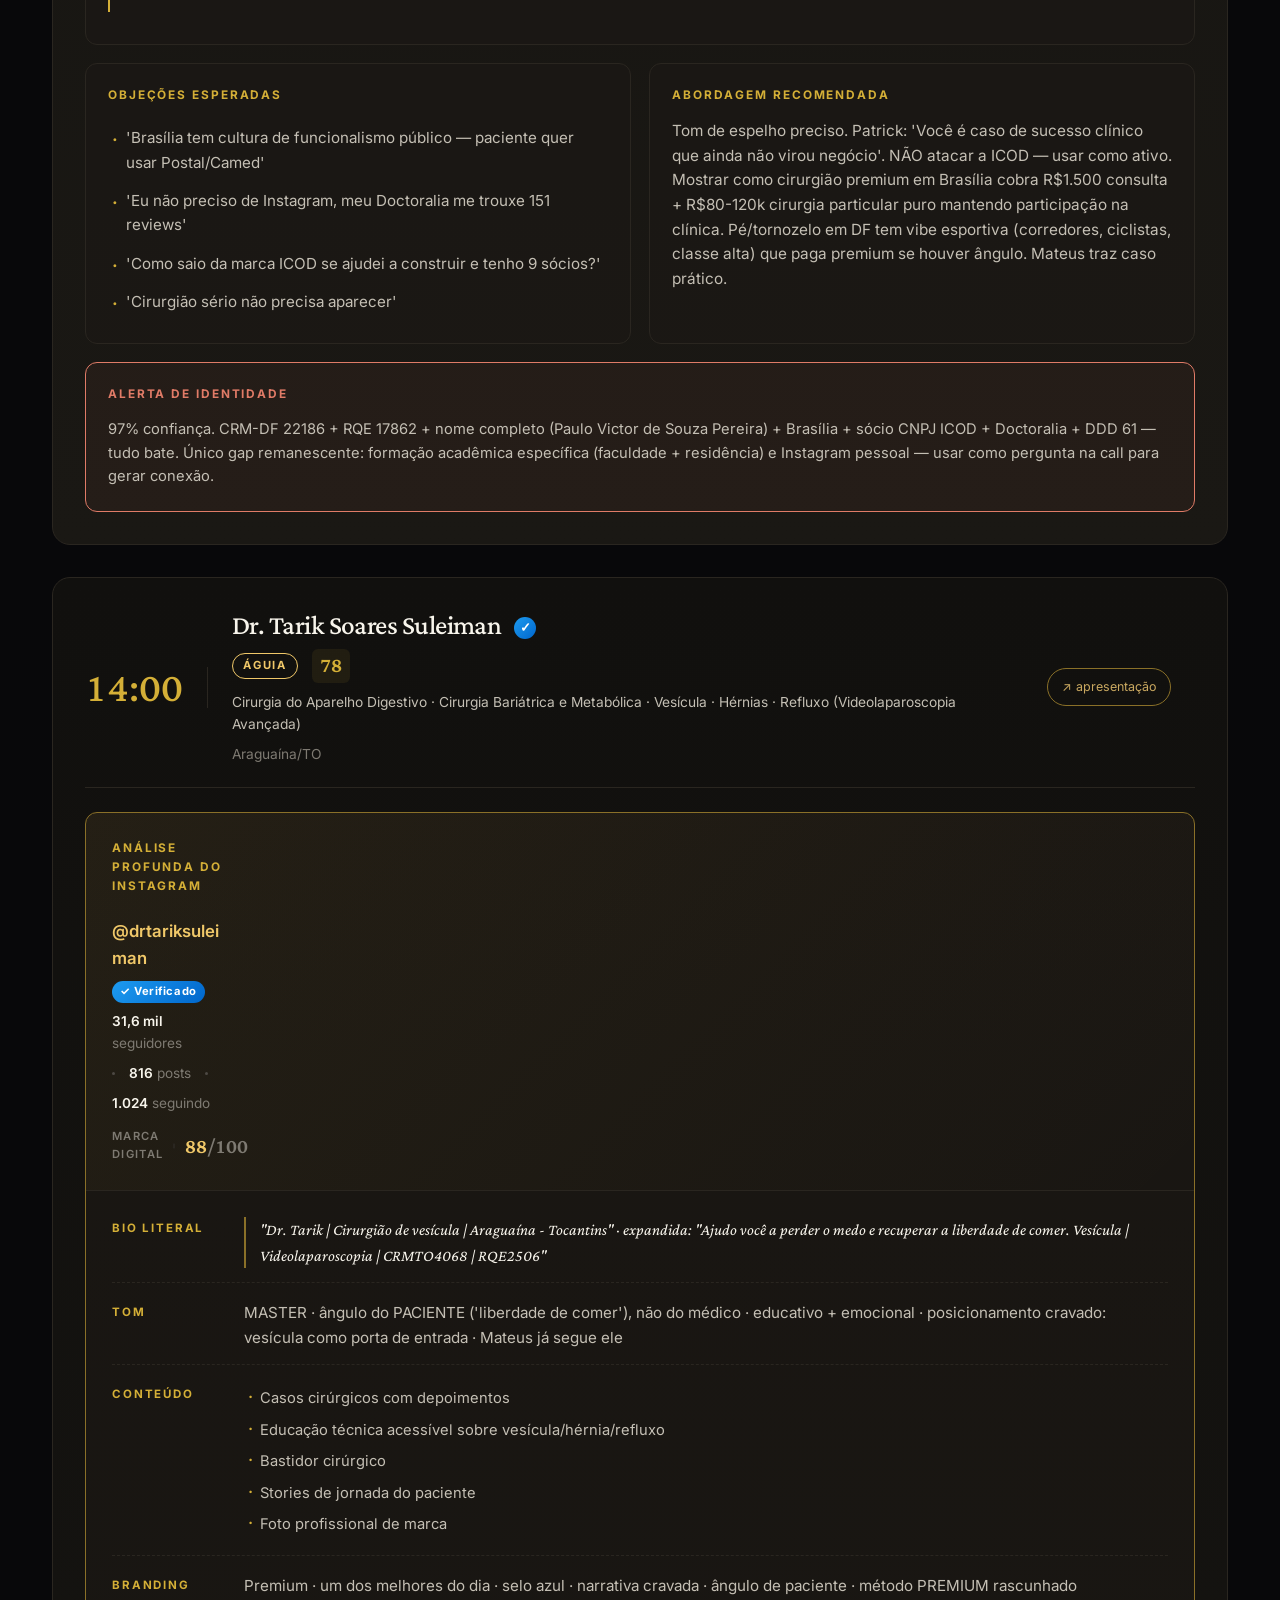
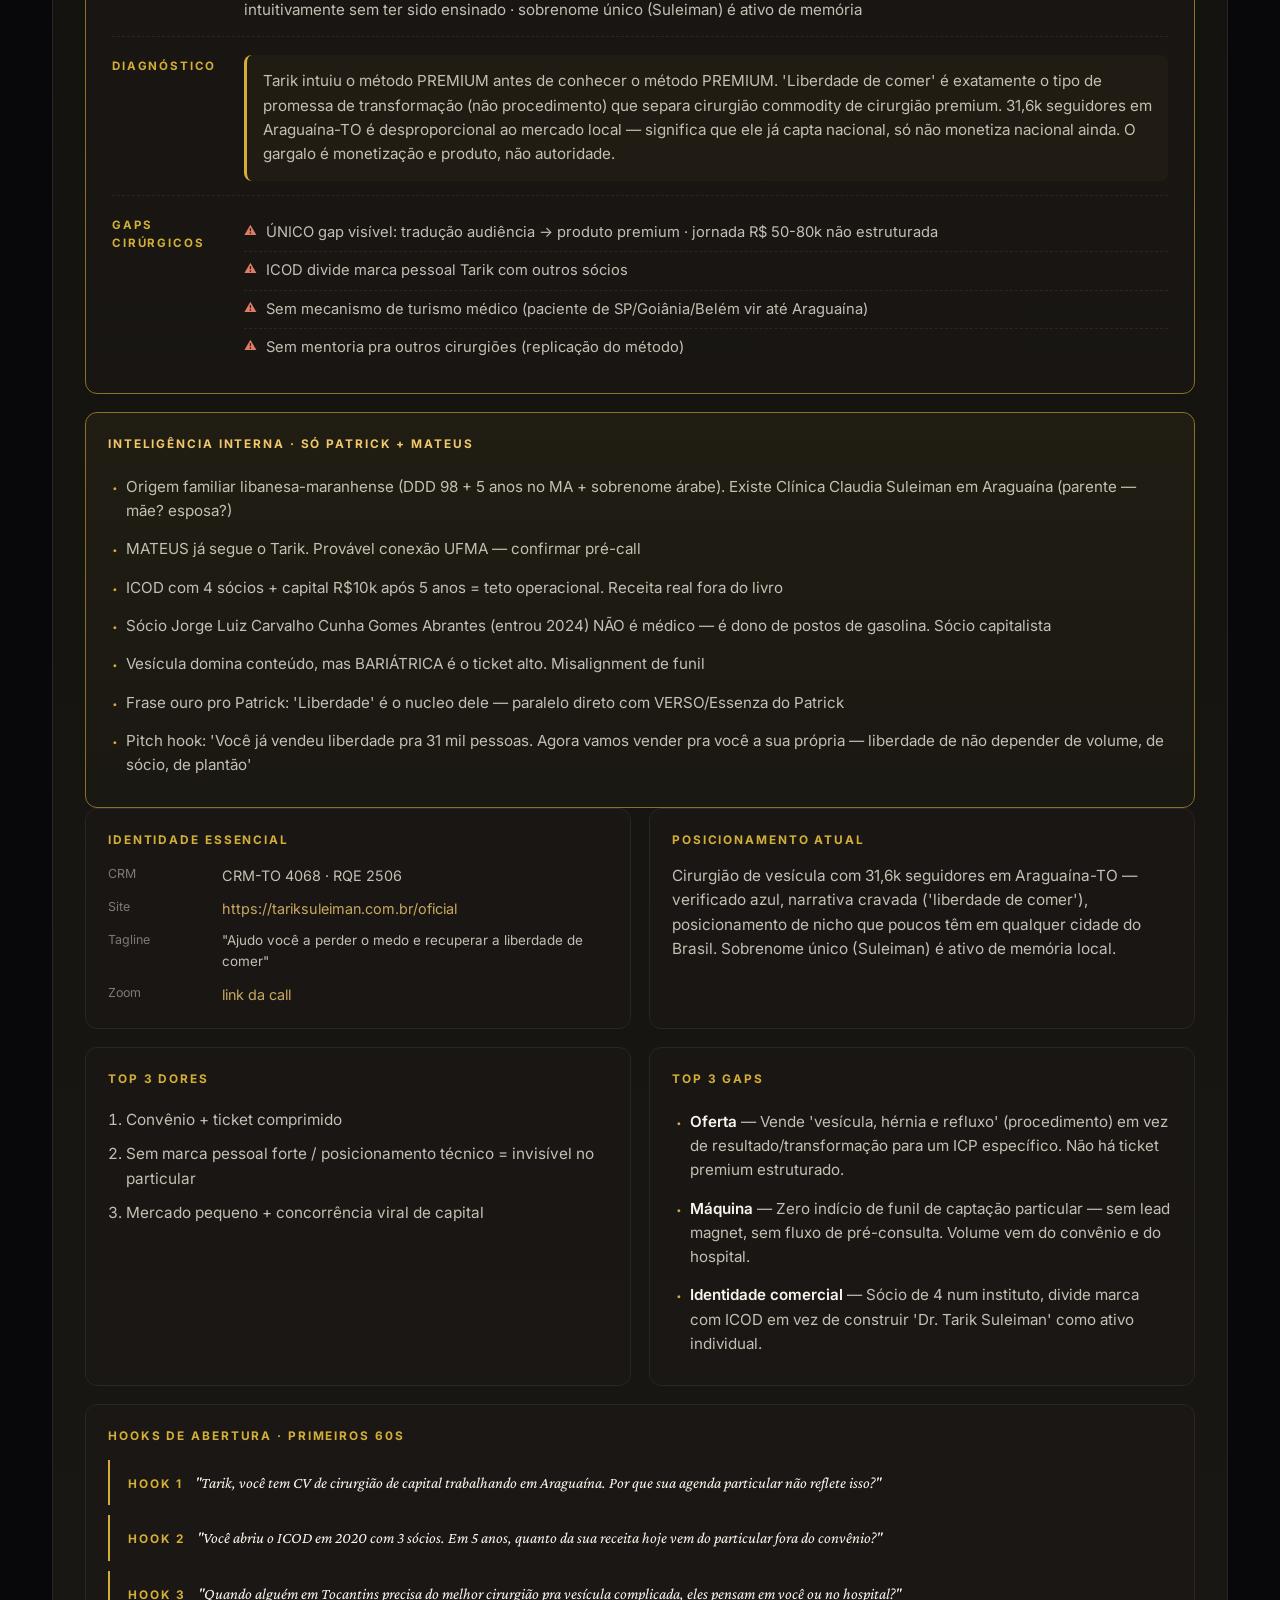
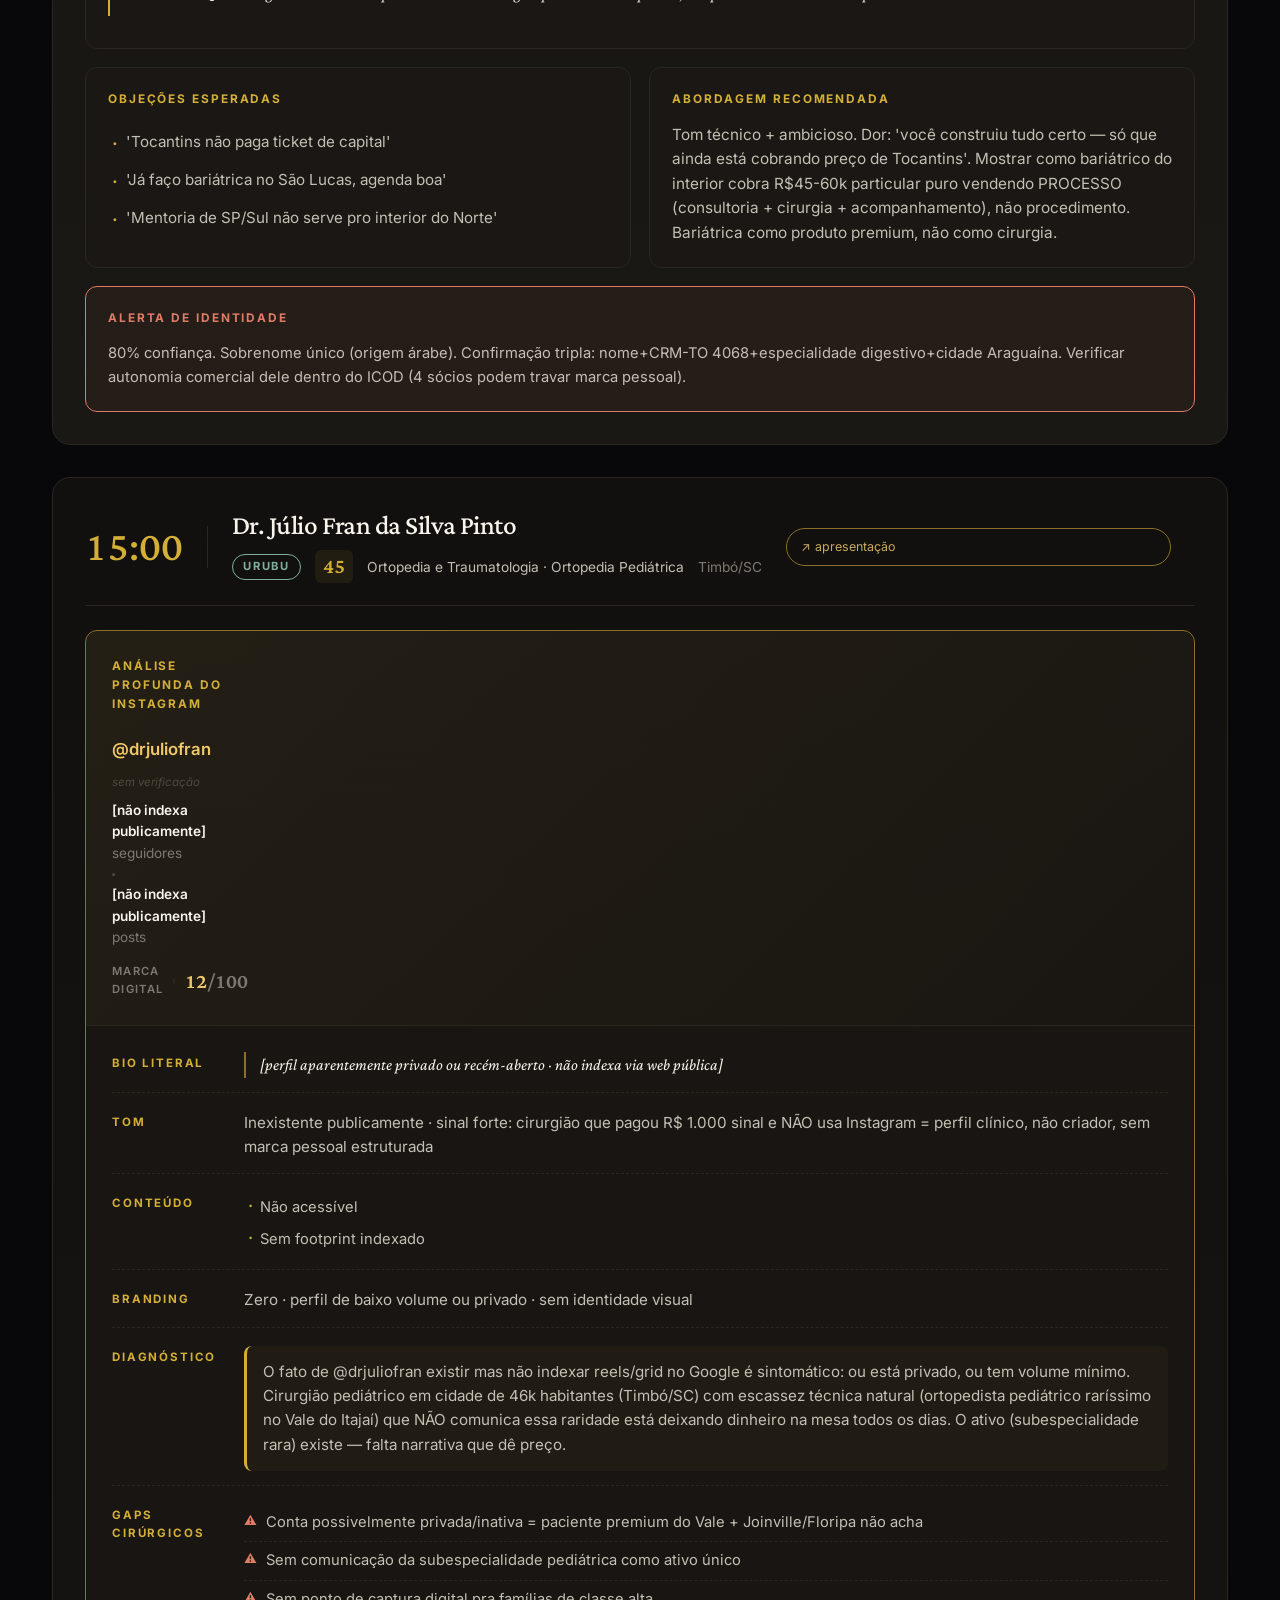
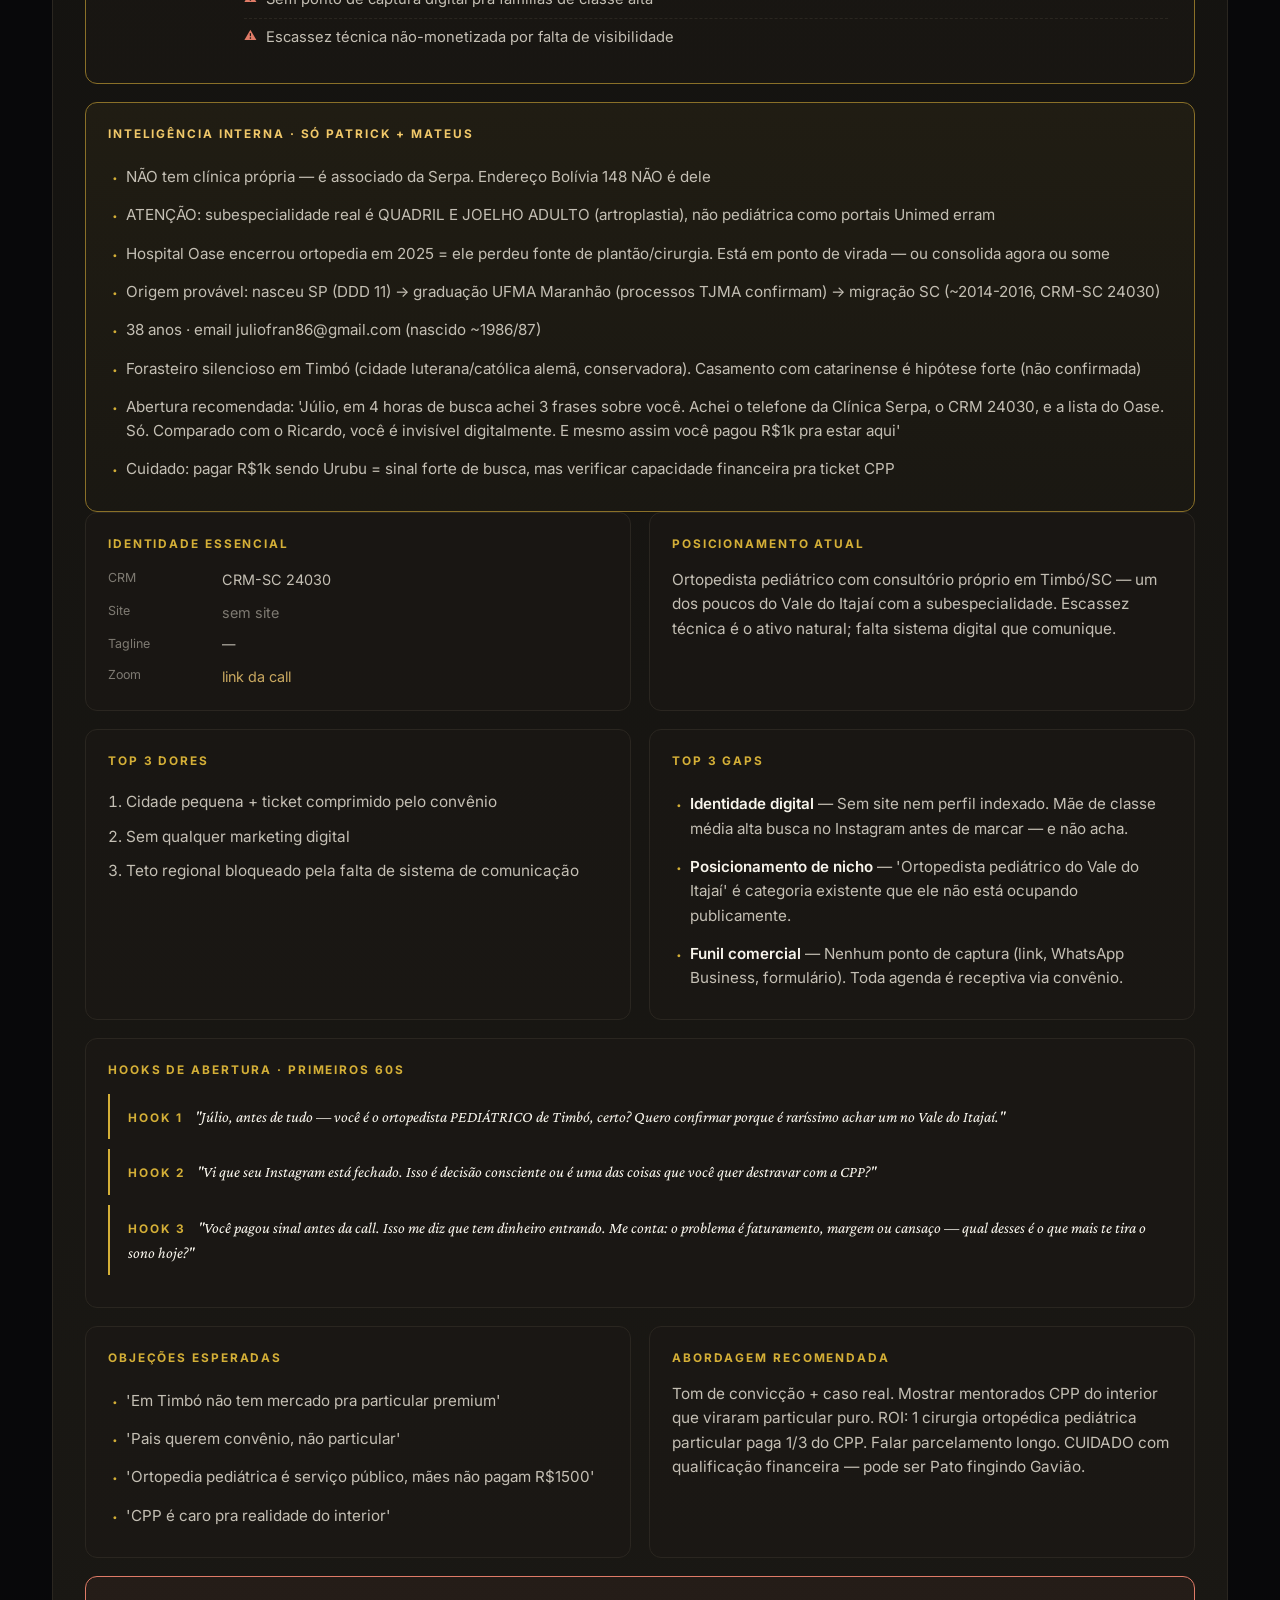
==== commit cf88a3bc: "Erica de Gerard Ferreira: link completo + FBI deep dive (CRM-SP 90940 RQE 20515 - Cirurgia da Mao AM" ====
--- a/index.html
+++ b/index.html
@@ -44,7 +44,7 @@
       </div>
       <div class="stat">
         <div class="stat-label">Identidade confirmada</div>
-        <div class="stat-value">8<span class="stat-frac">/8</span></div>
+        <div class="stat-value">9<span class="stat-frac">/8</span></div>
         <div class="stat-sub">prints + base + cruzamento + FBI</div>
       </div>
       <div class="stat">
@@ -54,7 +54,7 @@
       </div>
       <div class="stat">
         <div class="stat-label">Composição</div>
-        <div class="tags" style="margin-top: 6px;"><span class="tag gold">5 Águias</span> <span class="tag ">3 Gaviões</span></div>
+        <div class="tags" style="margin-top: 6px;"><span class="tag gold">6 Águias</span> <span class="tag ">3 Gaviões</span></div>
       </div>
     </div>
   </div>
@@ -62,7 +62,7 @@
 
 <section class="sec sec-quicknav">
   <div class="wrap">
-    <div class="quick-nav"><a href="#op-tatiana-patruni" class="quick-nav-link"><span class="qn-time">11:00</span><span class="qn-dot gaviao"></span><span class="qn-name">Tatiana Patruni</span></a><a href="#op-rafael-bozzo-tacino" class="quick-nav-link"><span class="qn-time">12:00</span><span class="qn-dot aguia"></span><span class="qn-name">Rafael Tacino</span></a><a href="#op-paulo-victor-pereira" class="quick-nav-link"><span class="qn-time">13:00</span><span class="qn-dot gaviao"></span><span class="qn-name">Paulo Pereira</span></a><a href="#op-tarik-soares-suleiman" class="quick-nav-link"><span class="qn-time">14:00</span><span class="qn-dot aguia"></span><span class="qn-name">Tarik Suleiman</span></a><a href="#op-julio-fran" class="quick-nav-link"><span class="qn-time">15:00</span><span class="qn-dot gaviao"></span><span class="qn-name">Júlio Pinto</span></a><a href="#op-marina-marangon-melhado" class="quick-nav-link"><span class="qn-time">16:00</span><span class="qn-dot aguia"></span><span class="qn-name">Marina Melhado</span></a><a href="#op-eduardo-watanabe-castanheira" class="quick-nav-link"><span class="qn-time">17:00</span><span class="qn-dot aguia"></span><span class="qn-name">Eduardo Castanheira</span></a><a href="#op-felipe-ojeda" class="quick-nav-link"><span class="qn-time">18:00</span><span class="qn-dot aguia"></span><span class="qn-name">Felipe Ojeda</span></a></div>
+    <div class="quick-nav"><a href="#op-tatiana-patruni" class="quick-nav-link"><span class="qn-time">11:00</span><span class="qn-dot gaviao"></span><span class="qn-name">Tatiana Patruni</span></a><a href="#op-rafael-bozzo-tacino" class="quick-nav-link"><span class="qn-time">12:00</span><span class="qn-dot aguia"></span><span class="qn-name">Rafael Tacino</span></a><a href="#op-paulo-victor-pereira" class="quick-nav-link"><span class="qn-time">13:00</span><span class="qn-dot gaviao"></span><span class="qn-name">Paulo Pereira</span></a><a href="#op-tarik-soares-suleiman" class="quick-nav-link"><span class="qn-time">14:00</span><span class="qn-dot aguia"></span><span class="qn-name">Tarik Suleiman</span></a><a href="#op-julio-fran" class="quick-nav-link"><span class="qn-time">15:00</span><span class="qn-dot gaviao"></span><span class="qn-name">Júlio Pinto</span></a><a href="#op-marina-marangon-melhado" class="quick-nav-link"><span class="qn-time">16:00</span><span class="qn-dot aguia"></span><span class="qn-name">Marina Melhado</span></a><a href="#op-eduardo-watanabe-castanheira" class="quick-nav-link"><span class="qn-time">17:00</span><span class="qn-dot aguia"></span><span class="qn-name">Eduardo Castanheira</span></a><a href="#op-felipe-ojeda" class="quick-nav-link"><span class="qn-time">18:00</span><span class="qn-dot aguia"></span><span class="qn-name">Felipe Ojeda</span></a><a href="#op-erica-de-gerard" class="quick-nav-link"><span class="qn-time">extra</span><span class="qn-dot aguia"></span><span class="qn-name">Érica Ferreira</span></a></div>
   </div>
 </section>
 
@@ -965,6 +965,122 @@
         <div class="op-block op-block-wide alerta-callout"><h5>Alerta de identidade</h5><p>100% confiança após print do Instagram. Selo azul + nome literal &#x27;Felipe De Bulhões Ojeda&#x27; + CRM 202291 + RQEs específicos = identidade incontestável. RECONHECER NA CALL: dossiê inicial subestimou — ele NÃO é plantonista cansado, é Águia em construção deliberada.</p></div>
       </div>
     </article>
+    <article class="op-card" id="op-erica-de-gerard">
+      <header class="op-card-head">
+        <div class="op-time">extra</div>
+        <img src="https://unavatar.io/instagram/dra.ericadegerard" alt="" class="op-head-avatar" loading="lazy" onerror="this.style.display='none'">
+        <div class="op-id">
+          <h3>Dra. Érica Cecília Arantes de Gerard Ferreira </h3>
+          <div class="op-meta">
+            <span class="op-perfil aguia">GAVIÃO</span>
+            <span class="op-score muted">—</span>
+            <span class="op-spec">Ortopedia e Traumatologia · Cirurgia da Mão (titulada AMB) · Osteometabolismo · Saúde óssea e funcional da mulher após 40</span>
+            <span class="op-loc">Santos/SP</span>
+          </div>
+        </div>
+        <a href="erica-de-gerard.html" class="op-link-mapa" target="_blank">↗ apresentação</a>
+      </header>
+
+      
+      <div class="op-block op-block-wide ig-deep">
+        <div class="ig-deep-head">
+          <img src="https://unavatar.io/instagram/dra.ericadegerard" alt="" class="ig-avatar" loading="lazy" onerror="this.style.display='none'">
+          <div class="ig-deep-meta">
+            <h5>Análise profunda do Instagram</h5>
+            <div class="ig-handle-row">
+              <a href="https://www.instagram.com/dra.ericadegerard/" target="_blank" rel="noopener" class="ig-handle-link">@dra.ericadegerard</a>
+              <span class="ig-not-verified">sem verificação</span>
+            </div>
+            <div class="ig-stats">
+              <span><strong>2.454</strong> seguidores</span>
+              <span class="dot"></span>
+              <span><strong>290</strong> posts</span>
+              <span class="dot"></span><span><strong>950</strong> seguindo</span>
+            </div>
+            <div class="ig-score-bar">
+              <div class="ig-score-label">Marca digital</div>
+              <div class="ig-score-track"><div class="ig-score-fill mid" style="width: 68%"></div></div>
+              <div class="ig-score-num">68<span class="muted">/100</span></div>
+            </div>
+          </div>
+        </div>
+        <div class="ig-deep-body">
+          <div class="ig-deep-row"><div class="ig-k">Bio literal</div><div class="ig-v ig-quote">&quot;Dra. Erica de Gerard | Cirurgiã da Mão Santos · Ortopedista&quot; — bio expandida: &quot;Especialista em saúde óssea e funcional da mulher após 40 — prevenindo fraturas, dor e perda de autonomia | CRM 90940 | Instituto Médico de Especialidades de Santos · 11035-200 · dra.ericadegerard (Threads)&quot;</div></div>
+          <div class="ig-deep-row"><div class="ig-k">Tom</div><div class="ig-v">Posicionamento NICHADO E SOFISTICADO — não vende &#x27;cirurgia da mão&#x27;, vende &#x27;saúde óssea e funcional da mulher após 40&#x27;. Foto profissional com blazer cinza, semblante elegante, autoridade feminina. Tom acolhedor-premium, voltado pra mulher madura.</div></div>
+          <div class="ig-deep-row"><div class="ig-k">Conteúdo</div><div class="ig-v"><ul class="ig-list"><li>Posicionamento cravado em saúde óssea da mulher pós-40 (osteoporose · fraturas · sarcopenia · autonomia)</li>
+<li>290 posts · provavelmente conteúdo educativo + casos cirúrgicos · presença Threads</li>
+<li>Display name &#x27;Cirurgiã da Mão Santos&#x27; — combina nicho técnico (mão) com nicho de paciente (mulher 40+)</li>
+<li>Seguida pelo Dr. Thiago Carneiro (mentorado CPP) e mrclaudiotourinho</li>
+<li>Sem CTA visível na bio · sem oferta · sem programa premium nomeado</li></ul></div></div>
+          <div class="ig-deep-row"><div class="ig-k">Branding</div><div class="ig-v">ALTO em qualidade de posicionamento — bio é manifesto (&#x27;saúde óssea e funcional da mulher após 40&#x27;). Foto profissional. Tom premium-acolhedor. MAS audiência ainda pequena (2.454 seg) pra um posicionamento dessa sofisticação.</div></div>
+          <div class="ig-deep-row"><div class="ig-k">Diagnóstico</div><div class="ig-v ig-diag">Érica fez o que poucos fazem: nichou DUAS vezes — primeiro em cirurgia da mão (subespecialidade rara), depois em mulher após 40 (paciente premium definida). Bio é praticamente uma promessa Russell Brunson de marketing direto: &#x27;prevenindo fraturas, dor e perda de autonomia&#x27;. 290 posts e 2.454 seguidores = ratio 8.5 — produção alta sem retorno proporcional, exatamente como Rafael. O posicionamento está pronto. Falta sistema de captura, ticket premium, programa nomeado.</div></div>
+          <div class="ig-deep-row"><div class="ig-k">Gaps cirúrgicos</div><div class="ig-v"><ul class="ig-gaps"><li>Bio tem promessa clara mas SEM CTA · sem &#x27;agende sua avaliação&#x27; · sem programa nomeado</li>
+<li>2.454 seg é incompatível com posicionamento dessa qualidade — o nicho mulher 40+ tem audiência grande, ela está sub-distribuída</li>
+<li>Sem selo azul · sem linktree visível · stack digital embrionário pra o posicionamento que ocupa</li>
+<li>Nicho &#x27;mulher 40+&#x27; compete com longevidade, ginecologia integrativa, fitness pós-40 — falta aresta única dentro do nicho</li></ul></div></div>
+        </div>
+      </div>
+
+      
+      <div class="op-block op-block-wide fbi-internal">
+        <h5>Inteligência interna · só Patrick + Mateus</h5>
+        <ul class="op-bul"><li>JÁ É 100% particular — pitch CPP padrão &#x27;sair do convênio&#x27; NÃO se aplica. Pitch dela é ESCALA do particular (ticket + audiência + autoridade)</li>
+<li>54 anos · nascida 08/01/1972 · fase 2 da carreira · provável mãe de filhos já maiores</li>
+<li>Sobrenome composto Arantes (materno) + Gerard (francesa) + Ferreira (paterno português) = família tradicional Baixada Santista</li>
+<li>NÃO é sócia da Ortocenter (clínica do Dr. Alexis Carneiro com 30+ ortopedistas) nem do IMES — é staff em ambos. Falta clínica-marca própria</li>
+<li>ZERO papers PubMed/Lattes — perfil clínico-cirúrgico, não acadêmico</li>
+<li>Sem site próprio · sem Linktree · stack digital embrionário</li>
+<li>Investe em atualização internacional (Hand Lab Latam abril/24) = ela quer excelência técnica, não estagnou</li>
+<li>Mateus pode usar ponte natural via Dr. Thiago Carneiro (mentorado CPP que segue ela)</li>
+<li>Tom da bio é técnico-sóbrio (não influencer). Patrick deve respeitar isso — não tratar como Pato/Urubu nem fingir que ela é iniciante</li>
+<li>Hipótese de dor central: &#x27;tecnicamente excelente, financeiramente OK, mas estagnada em autoridade e ticket&#x27;. Ela faz cirurgia premium cobrando preço de consulta geral</li>
+<li>Alavanca emocional: 28 anos de carreira sem virar referência pública da Baixada Santista — esse delta é dor latente forte</li></ul>
+      </div>
+
+      <div class="op-grid">
+        <div class="op-block">
+          <h5>Identidade essencial</h5>
+          <div class="op-kv">
+            <div class="k">CRM</div><div class="v">CRM-SP 90940 · RQE 20515</div>
+            <div class="k">Site</div><div class="v"><span class="muted">sem site</span></div>
+            <div class="k">Tagline</div><div class="v small">&quot;Especialista em saúde óssea e funcional da mulher após 40&quot;</div>
+            <div class="k">Zoom</div><div class="v"><a href="https://us06web.zoom.us/" target="_blank" rel="noopener" class="op-link">link da call</a></div>
+          </div>
+        </div>
+
+        <div class="op-block">
+          <h5>Posicionamento atual</h5>
+          <p class="op-p">Cirurgiã da Mão titulada pela AMB há 17 anos, formada em Santos, residência na Santa Casa, 28 anos de profissão, 100% particular, 226 avaliações 5 estrelas no Doctoralia, com bio que combina nicho técnico raro (cirurgia da mão) e paciente-alvo definido (mulher após 40 — prevenção de fraturas, dor e perda de autonomia). Raiz da Baixada Santista.</p>
+        </div>
+
+        <div class="op-block">
+          <h5>Top 3 dores</h5>
+          <ol class="op-num"><li>Capturar valor real do que entrega</li><li>Estagnação de autoridade pública</li><li>Agenda dispersa em 3 endereços sem casa-marca</li></ol>
+        </div>
+
+        <div class="op-block">
+          <h5>Top 3 gaps</h5>
+          <ul class="op-bul"><li><strong>Sem programa premium nomeado</strong> — Bio promete &#x27;prevenir fraturas, dor, perda de autonomia&#x27; — jornada. Mas vende consulta avulsa. Falta &#x27;Programa Autonomia 40+&#x27; ou método nomeado.</li><li><strong>Conversão técnica → preço</strong> — R$ 600 por cirurgião de mão titulado AMB em 2026 = subprecificação clássica. Cirurgião de mão premium em SP capital cobra R$ 1.200-1.800 só na avaliação.</li><li><strong>Stack digital embrionário</strong> — Sem site próprio · sem Linktree · sem selo azul · audiência (2.454) incompatível com o posicionamento de bio. Para um nicho que vive de testemunho, prova social não está sendo capturada digitalmente.</li></ul>
+        </div>
+
+        <div class="op-block op-block-wide">
+          <h5>Hooks de abertura · primeiros 60s</h5>
+          <p class="op-hook"><span class="hook-num">HOOK 1</span>"Érica, antes de começar — 226 avaliações 5 estrelas no Doctoralia não se constrói em 5 anos. São quase 30 anos de Santa Casa de Santos te formando o cirurgião que você é hoje."</p><p class="op-hook"><span class="hook-num">HOOK 2</span>"Vi que você esteve no Hand &amp; Wrist Cadaver Lab Latam ano passado. Quem investe em cadaver lab depois de 28 anos não tem medo de técnica — tem fome de excelência. Isso muda completamente a conversa que vou te trazer hoje."</p><p class="op-hook"><span class="hook-num">HOOK 3</span>"Você já é 100% particular. Já deu o passo mais difícil. A questão agora não é sair da matriz convênio — é como capturar o valor REAL que você entrega na sala cirúrgica."</p><p class="op-hook"><span class="hook-num">HOOK 4</span>"Três endereços: Ortocenter, IMES, São Vicente. Cada um te chama de &#x27;a médica que atende lá&#x27;. Mas nenhum te chama de &#x27;a Dra. Érica de Gerard&#x27;. Isso é proposital ou é uma sequela do como o mercado funciona?"</p>
+        </div>
+
+        <div class="op-block">
+          <h5>Objeções esperadas</h5>
+          <ul class="op-bul"><li>&#x27;Já tenho meu nicho definido, preciso só de mais alcance&#x27;</li><li>&#x27;CPP é pra cirurgião que ainda não saiu de convênio — eu já saí há anos&#x27;</li><li>&#x27;Em Santos, ticket de R$ 1.200-1.800 não cabe — não é São Paulo&#x27;</li><li>&#x27;Eu não quero virar influencer, isso não combina comigo&#x27;</li></ul>
+        </div>
+
+        <div class="op-block">
+          <h5>Abordagem recomendada</h5>
+          <p class="op-p">Tom peer-to-peer · soberania-para-soberania. Ela é Águia consolidada que parou no patamar errado. NUNCA tratar como Pato/Urubu nem fingir que ela é iniciante. Patrick: validar 28 anos + 226 reviews + Hand Lab Latam = autoridade técnica que ninguém questiona. Provocar: &#x27;cirurgião de mão premium não cobra preço de ortopedia geral&#x27;. Mateus: ponte natural via Thiago Carneiro (mentorado CPP). CPP transforma autoridade silenciosa em autoridade reconhecida — sem ela virar influencer.</p>
+        </div>
+
+        <div class="op-block op-block-wide alerta-callout"><h5>Alerta de identidade</h5><p>100% confiança. CRM-SP 90940 · RQE 20515 · Especialista AMB Cirurgia da Mão (2009) · Faculdade de Ciências Médicas de Santos (1997) · Santa Casa Santos residência. Print + Doctoralia + Classe Médica + Escavador batem 100%.</p></div>
+      </div>
+    </article>
   </div>
 </section>
 
